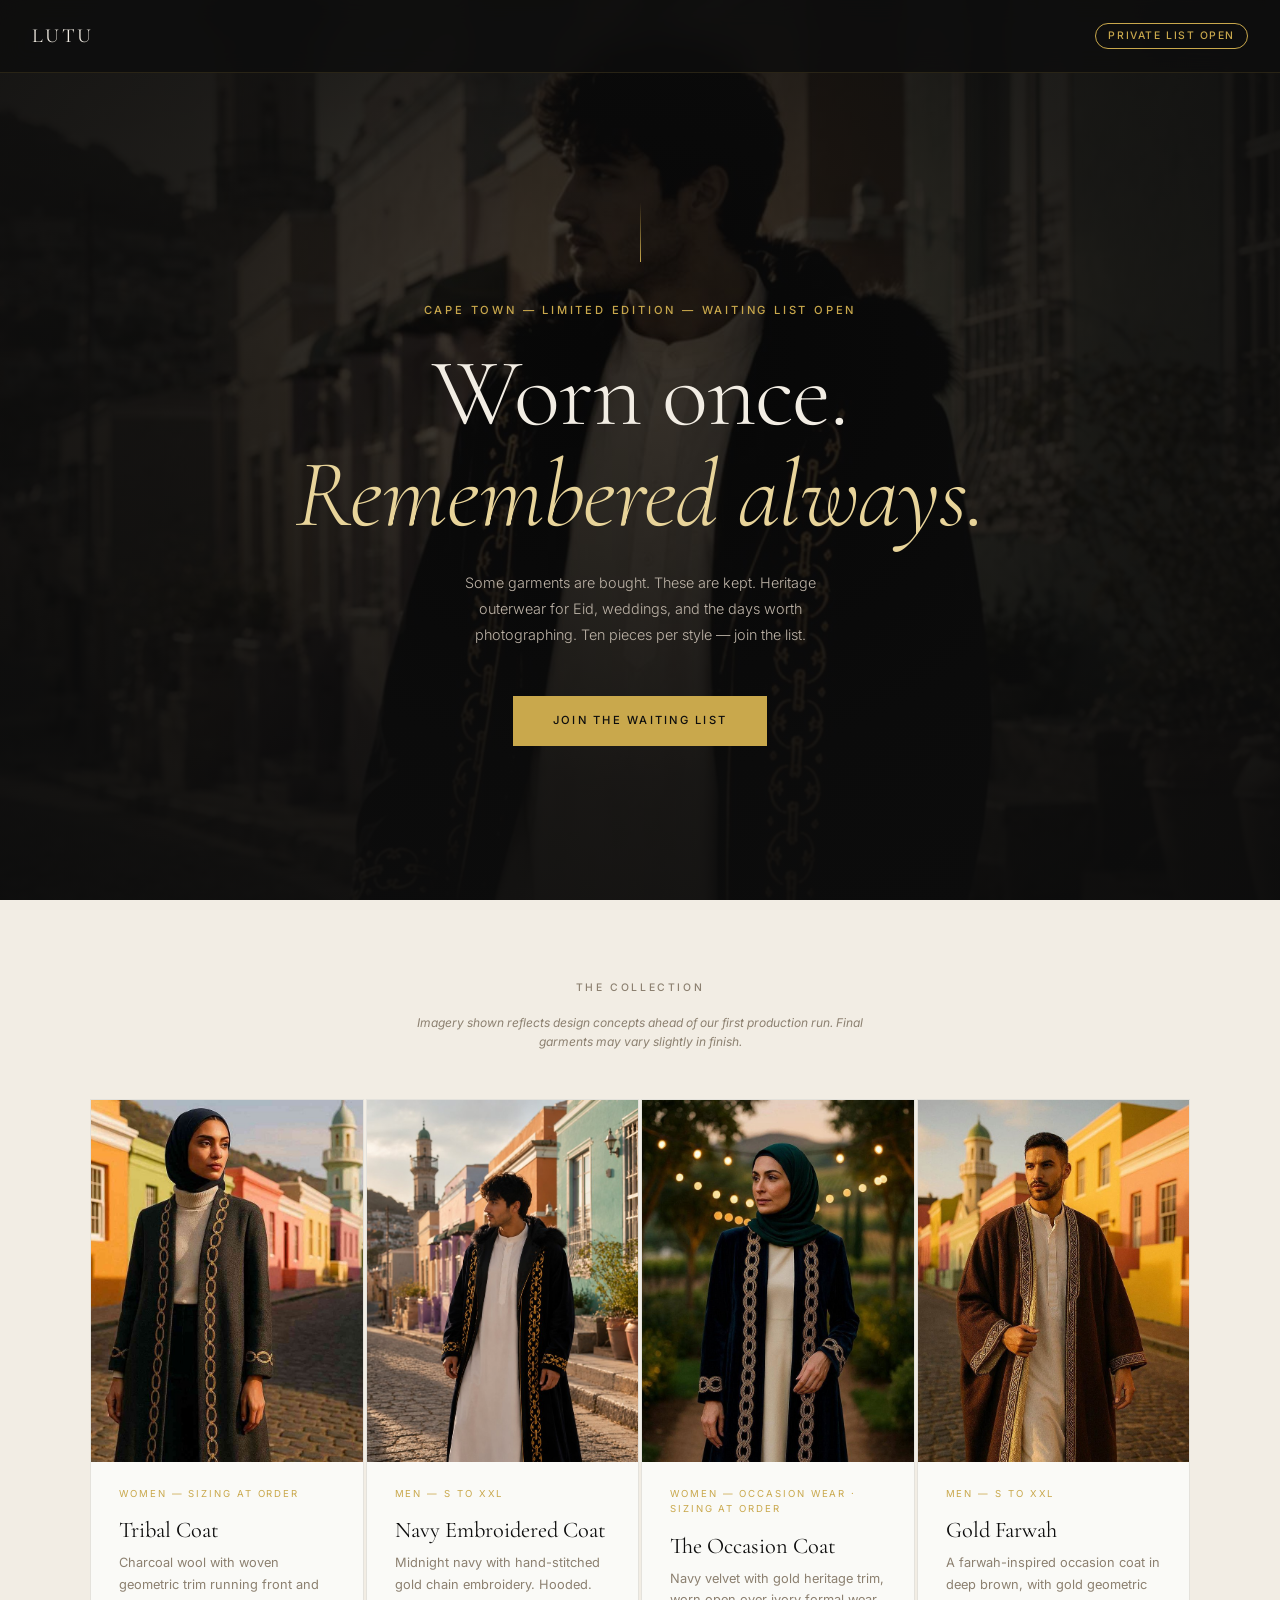
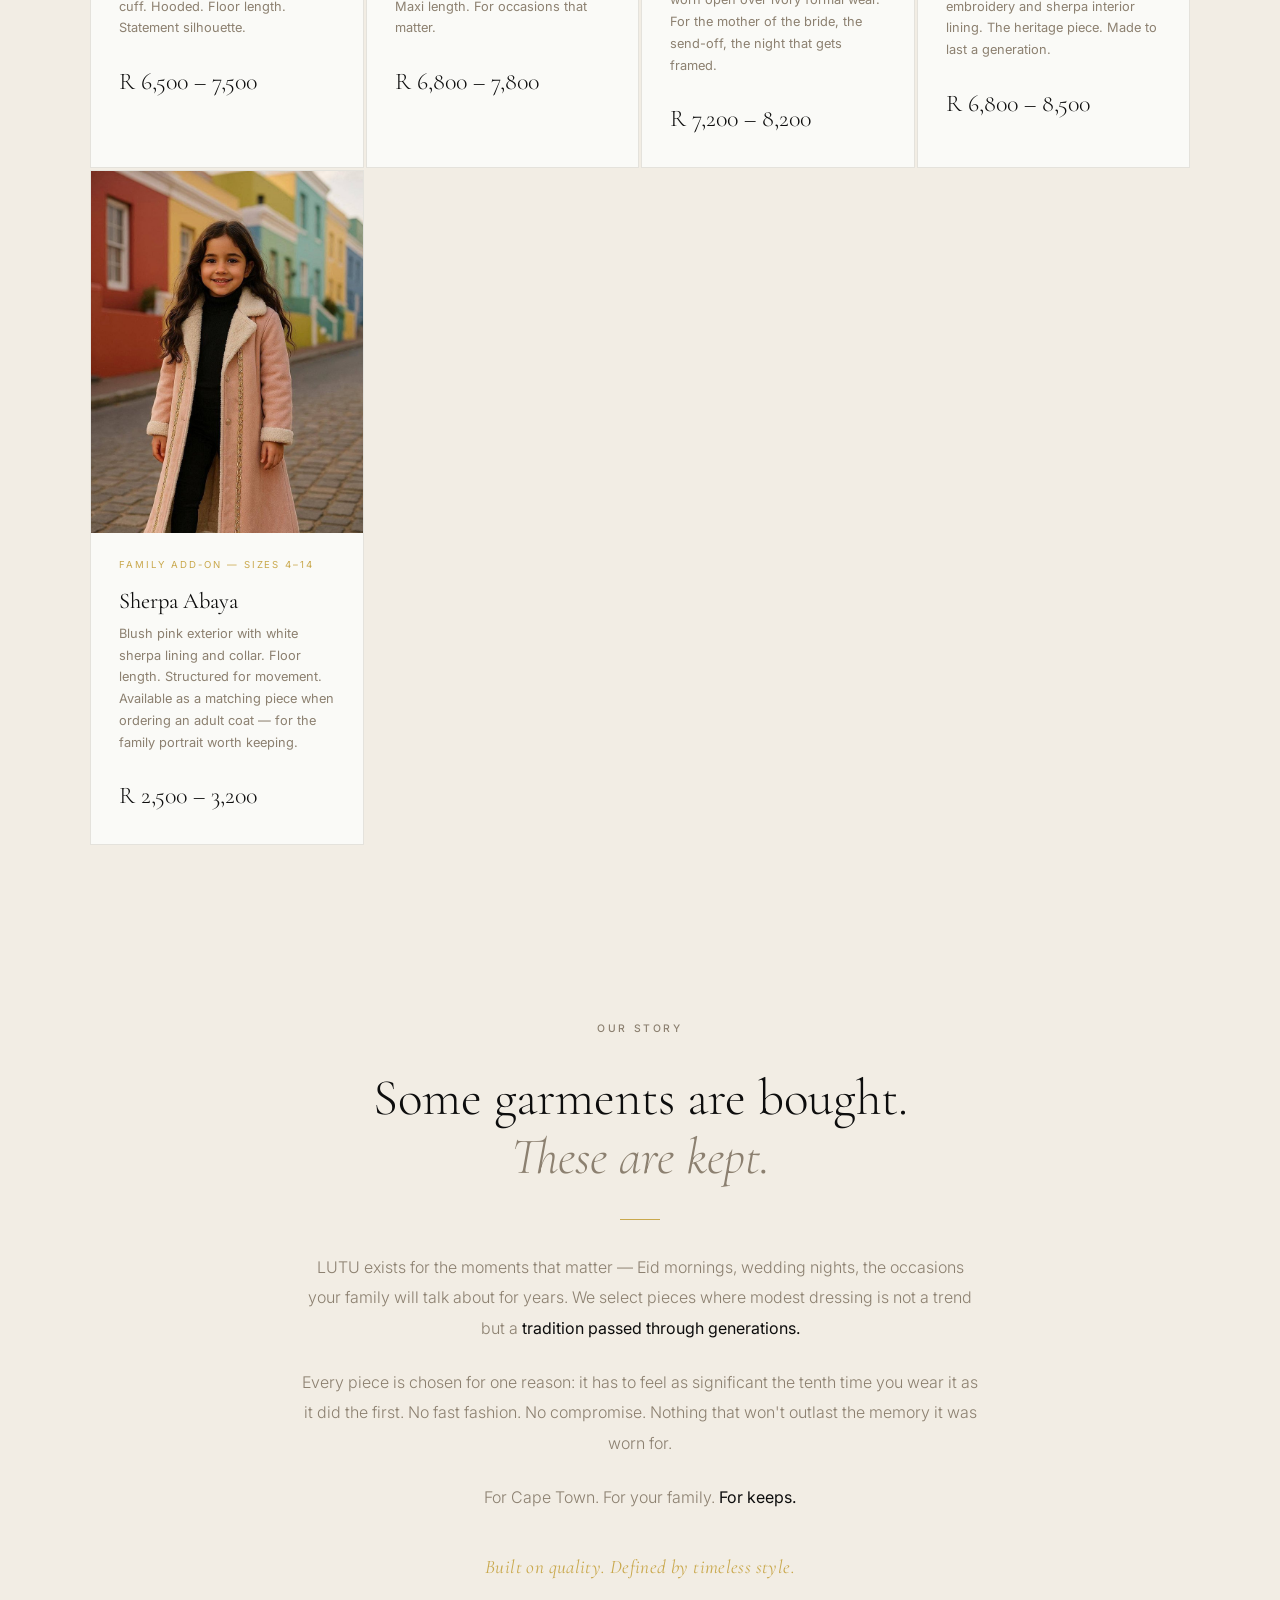
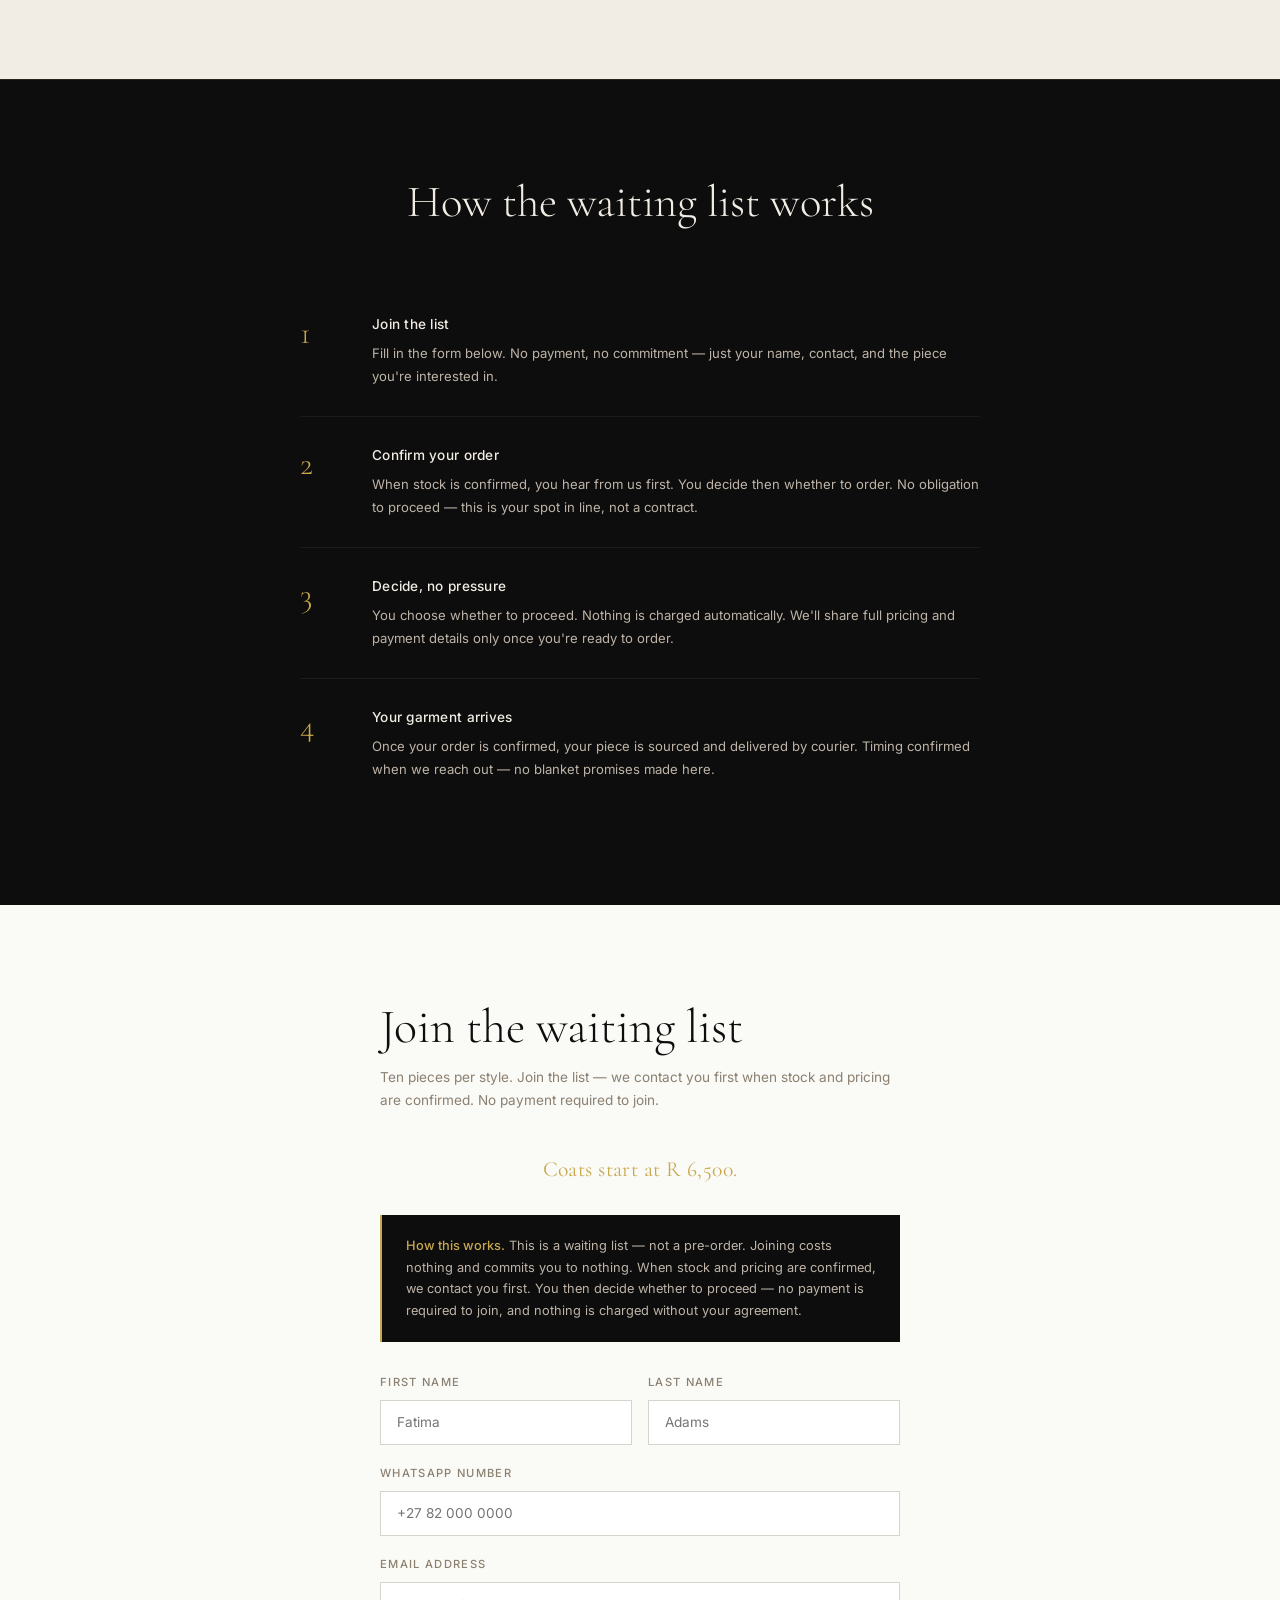
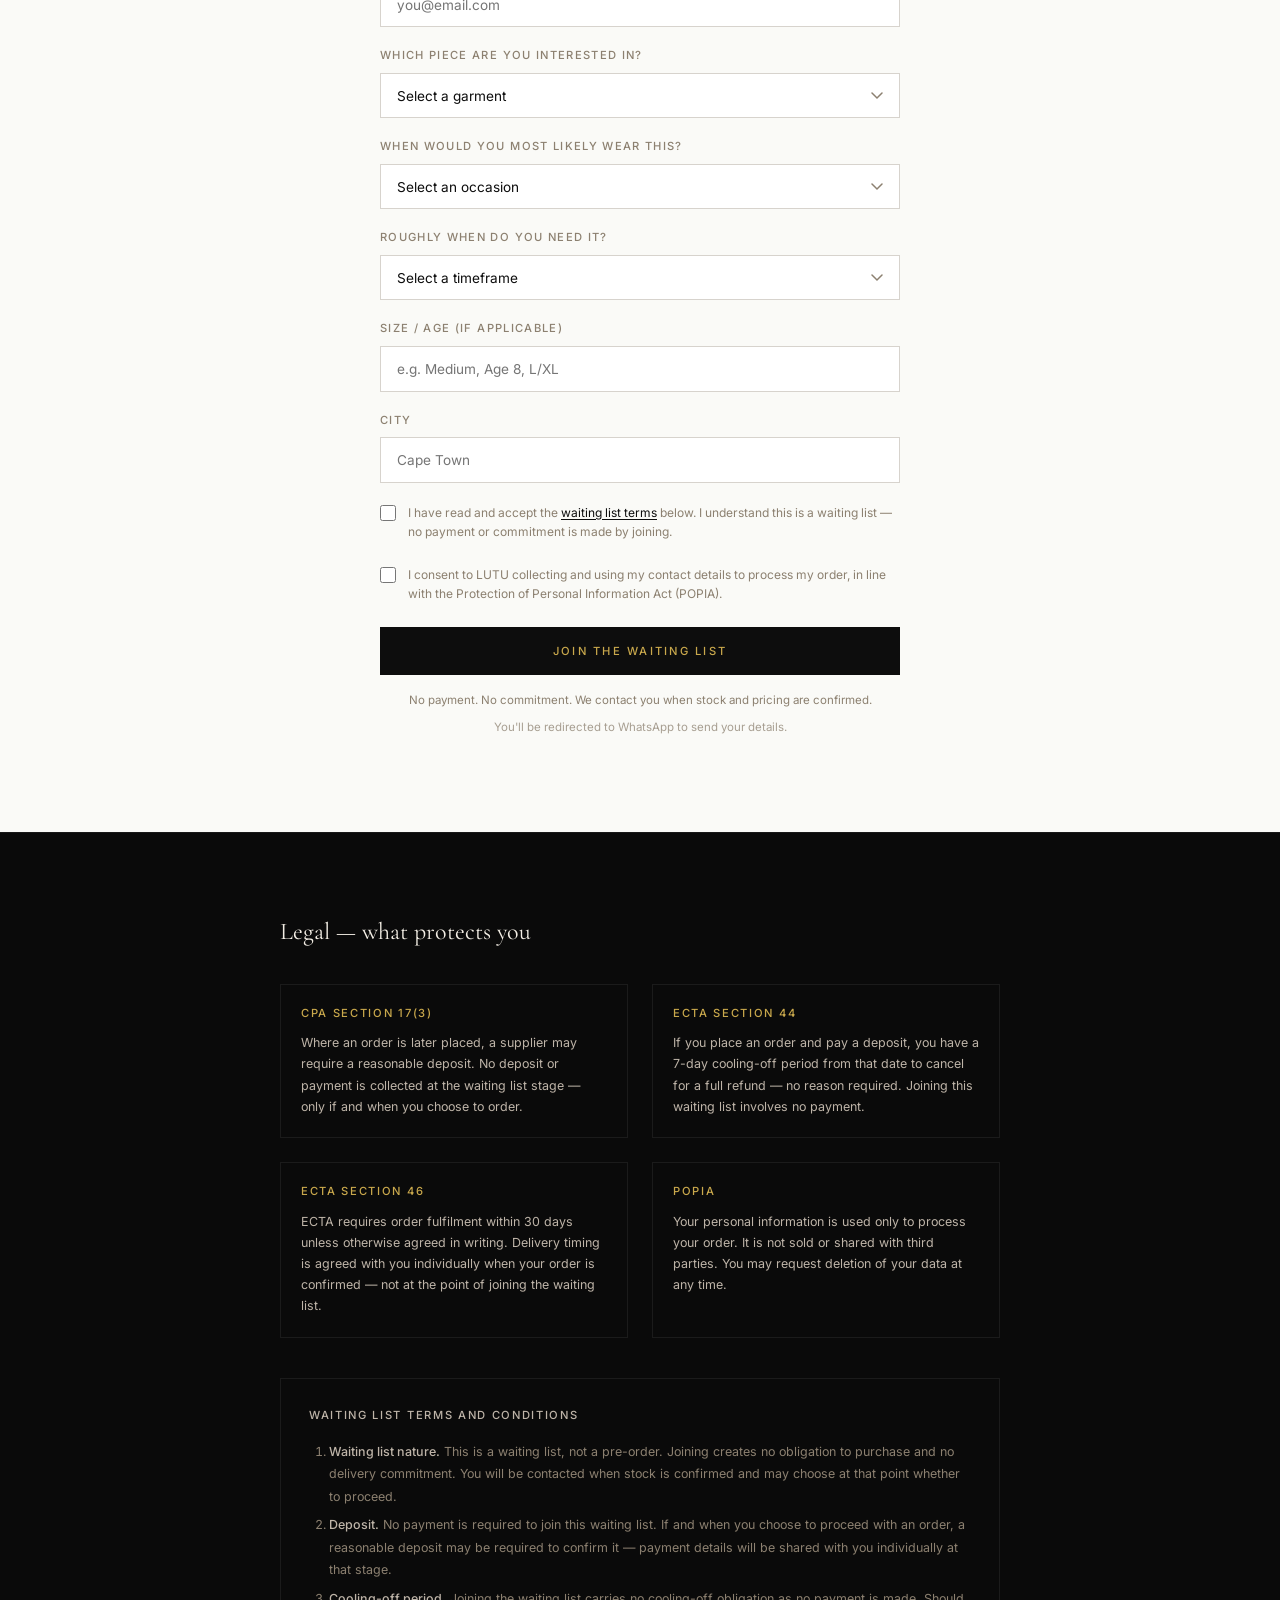
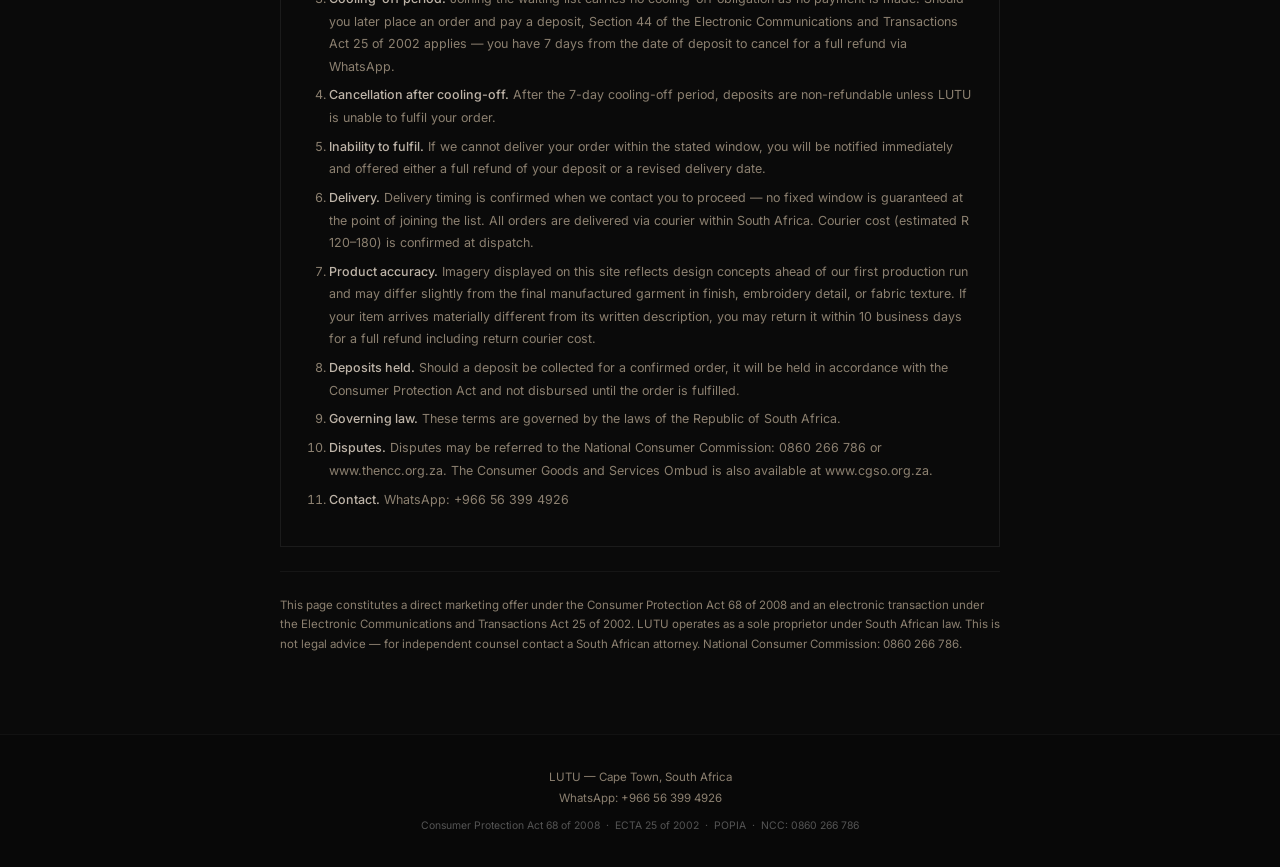
==== index.html @ 635fea9d "Qualify WhatsApp leads before they reach the inbox Restructures the waiting list form so every inbou" ====
<!DOCTYPE html>
<html lang="en">
<head>
<meta charset="UTF-8">
<meta name="viewport" content="width=device-width, initial-scale=1.0">
<title>LUTU — Private Waiting List</title>
<link rel="preconnect" href="https://fonts.googleapis.com">
<link rel="preconnect" href="https://fonts.gstatic.com" crossorigin>
<link href="https://fonts.googleapis.com/css2?family=Cormorant+Garamond:ital,wght@0,300;0,400;0,500;1,300;1,400&family=Inter:wght@300;400;500&display=swap" rel="stylesheet">
<style>
  *, *::before, *::after { box-sizing: border-box; margin: 0; padding: 0; }

  :root {
    --ink: #0D0D0D;
    --ivory: #F2EDE4;
    --gold: #C9A84C;
    --gold-light: #E8D49A;
    --stone: #8C8070;
    --stone-light: #BEB4A8;
    --surface: #FAFAF7;
    --white: #FFFFFF;
  }

  html { scroll-behavior: smooth; }

  body {
    font-family: 'Inter', sans-serif;
    background: var(--ink);
    color: var(--ivory);
    font-size: 16px;
    line-height: 1.6;
    overflow-x: hidden;
  }

  /* NAV */
  nav {
    position: fixed;
    top: 0; left: 0; right: 0;
    z-index: 100;
    padding: 1.25rem 2rem;
    display: flex;
    justify-content: space-between;
    align-items: center;
    background: rgba(13,13,13,0.85);
    backdrop-filter: blur(12px);
    border-bottom: 0.5px solid rgba(201,168,76,0.15);
  }

  .nav-brand {
    font-family: 'Cormorant Garamond', serif;
    font-size: 1.25rem;
    font-weight: 400;
    letter-spacing: 0.12em;
    color: var(--ivory);
    text-transform: uppercase;
    text-decoration: none;
  }

  .nav-badge {
    font-size: 0.65rem;
    font-weight: 500;
    letter-spacing: 0.15em;
    text-transform: uppercase;
    color: var(--gold);
    border: 0.5px solid var(--gold);
    padding: 0.25rem 0.75rem;
    border-radius: 999px;
  }

  /* HERO */
  .hero {
    min-height: 100vh;
    display: flex;
    flex-direction: column;
    justify-content: center;
    align-items: center;
    text-align: center;
    padding: 8rem 2rem 5rem;
    position: relative;
    overflow: hidden;
    background-image: url(hero-bg.jpg);
    background-size: cover;
    background-position: center 20%;
  }

    .hero::before {
    content: '';
    position: absolute;
    inset: 0;
    z-index: 0;
    background: radial-gradient(ellipse at 50% 40%, rgba(13,13,13,0.5) 0%, rgba(13,13,13,0.85) 55%, rgba(13,13,13,0.97) 100%);
  }






  .hero > * { position: relative; z-index: 1; }

  .gold-line {
    width: 1px;
    height: 60px;
    background: linear-gradient(to bottom, transparent, var(--gold));
    margin: 0 auto 2.5rem;
    opacity: 0;
    animation: fadeDown 1.2s ease forwards 0.3s;
  }

  @keyframes fadeDown {
    from { opacity: 0; transform: scaleY(0); transform-origin: top; }
    to { opacity: 1; transform: scaleY(1); }
  }

  .hero-eyebrow {
    font-size: 0.7rem;
    font-weight: 500;
    letter-spacing: 0.25em;
    text-transform: uppercase;
    color: var(--gold);
    margin-bottom: 1.5rem;
    opacity: 0;
    animation: fadeUp 1s ease forwards 0.5s;
  }

  .hero-title {
    font-family: 'Cormorant Garamond', serif;
    font-size: clamp(2.8rem, 8vw, 6rem);
    font-weight: 300;
    line-height: 1.05;
    letter-spacing: -0.01em;
    color: var(--ivory);
    margin-bottom: 1.5rem;
    max-width: 700px;
    opacity: 0;
    animation: fadeUp 1s ease forwards 0.7s;
  }

  .hero-title em {
    font-style: italic;
    color: var(--gold-light);
  }

  .hero-sub {
    font-size: 0.9rem;
    font-weight: 300;
    color: var(--stone-light);
    max-width: 420px;
    line-height: 1.8;
    margin-bottom: 3rem;
    opacity: 0;
    animation: fadeUp 1s ease forwards 0.9s;
  }

  .hero-cta {
    display: inline-block;
    font-size: 0.7rem;
    font-weight: 500;
    letter-spacing: 0.2em;
    text-transform: uppercase;
    color: var(--ink);
    background: var(--gold);
    padding: 1rem 2.5rem;
    text-decoration: none;
    border-radius: 0;
    transition: background 0.2s, transform 0.15s;
    opacity: 0;
    animation: fadeUp 1s ease forwards 1.1s;
  }

  .hero-cta:hover {
    background: var(--gold-light);
    transform: translateY(-1px);
  }

  @keyframes fadeUp {
    from { opacity: 0; transform: translateY(20px); }
    to { opacity: 1; transform: translateY(0); }
  }

  /* COLLECTION STRIP */
  .collection {
    background: var(--ivory);
    color: var(--ink);
    padding: 5rem 2rem;
  }

  .section-label {
    font-size: 0.65rem;
    font-weight: 500;
    letter-spacing: 0.25em;
    text-transform: uppercase;
    color: var(--stone);
    text-align: center;
    margin-bottom: 1rem;
  }

  .image-disclosure {
    font-size: 0.75rem;
    color: var(--stone);
    text-align: center;
    max-width: 480px;
    margin: 0 auto 3rem;
    line-height: 1.6;
    font-style: italic;
  }

  .products {
    display: grid;
    grid-template-columns: repeat(auto-fit, minmax(240px, 1fr));
    gap: 2px;
    max-width: 1100px;
    margin: 0 auto;
  }


  .product-card {
    background: var(--surface);
    border: 0.5px solid rgba(140,128,112,0.2);
    transition: border-color 0.2s;
    display: flex;
    flex-direction: column;
    overflow: hidden;
  }

  .product-img-wrap {
    width: 100%;
    aspect-ratio: 3/4;
    overflow: hidden;
    background: #1a1a1a;
  }

  .product-img {
    width: 100%;
    height: 100%;
    object-fit: cover;
    object-position: top center;
    display: block;
    transition: transform 0.5s ease;
  }

  .product-card:hover .product-img {
    transform: scale(1.04);
  }

  .product-info {
    padding: 1.5rem 1.75rem 1.75rem;
  }

  .product-card:hover { border-color: var(--gold); }

  .product-tag {
    font-size: 0.6rem;
    letter-spacing: 0.2em;
    text-transform: uppercase;
    color: var(--gold);
    margin-bottom: 1rem;
    display: block;
  }

  .product-name {
    font-family: 'Cormorant Garamond', serif;
    font-size: 1.4rem;
    font-weight: 400;
    color: var(--ink);
    margin-bottom: 0.5rem;
    line-height: 1.2;
  }

  .product-desc {
    font-size: 0.8rem;
    color: var(--stone);
    line-height: 1.7;
    margin-bottom: 1.5rem;
  }

  .product-price {
    font-family: 'Cormorant Garamond', serif;
    font-size: 1.5rem;
    font-weight: 300;
    color: var(--ink);
  }

  .product-deposit {
    font-size: 0.7rem;
    color: var(--stone);
    margin-top: 0.25rem;
  }

  /* PROCESS */
  .process {
    background: var(--ink);
    padding: 6rem 2rem;
    border-top: 0.5px solid rgba(201,168,76,0.15);
  }

  .process-inner {
    max-width: 680px;
    margin: 0 auto;
  }

  .process-title {
    font-family: 'Cormorant Garamond', serif;
    font-size: clamp(1.8rem, 4vw, 2.8rem);
    font-weight: 300;
    color: var(--ivory);
    text-align: center;
    margin-bottom: 3.5rem;
    line-height: 1.2;
  }

  .steps {
    display: flex;
    flex-direction: column;
    gap: 0;
  }

  .step {
    display: grid;
    grid-template-columns: 48px 1fr;
    gap: 1.5rem;
    padding: 1.75rem 0;
    border-bottom: 0.5px solid rgba(255,255,255,0.06);
  }

  .step:last-child { border-bottom: none; }

  .step-num {
    font-family: 'Cormorant Garamond', serif;
    font-size: 2rem;
    font-weight: 300;
    color: var(--gold);
    line-height: 1;
    padding-top: 0.2rem;
  }

  .step-content h3 {
    font-size: 0.85rem;
    font-weight: 500;
    color: var(--ivory);
    margin-bottom: 0.4rem;
    letter-spacing: 0.02em;
  }

  .step-content p {
    font-size: 0.82rem;
    color: var(--stone-light);
    line-height: 1.75;
  }

  /* WAITLIST FORM */
  .waitlist {
    background: var(--surface);
    color: var(--ink);
    padding: 6rem 2rem;
  }

  .waitlist-inner {
    max-width: 520px;
    margin: 0 auto;
  }

  .waitlist-title {
    font-family: 'Cormorant Garamond', serif;
    font-size: clamp(2rem, 5vw, 3rem);
    font-weight: 300;
    color: var(--ink);
    margin-bottom: 0.75rem;
    line-height: 1.1;
  }

  .waitlist-sub {
    font-size: 0.85rem;
    color: var(--stone);
    margin-bottom: 2.5rem;
    line-height: 1.7;
  }

  .price-band {
    font-family: 'Cormorant Garamond', serif;
    font-size: 1.35rem;
    letter-spacing: 0.02em;
    color: var(--gold);
    text-align: center;
    margin-bottom: 1.75rem;
  }

  .deposit-notice {
    background: var(--ink);
    color: var(--ivory);
    padding: 1.25rem 1.5rem;
    margin-bottom: 2rem;
    border-left: 2px solid var(--gold);
  }

  .deposit-notice p {
    font-size: 0.8rem;
    line-height: 1.7;
    color: var(--stone-light);
  }

  .deposit-notice strong {
    color: var(--gold);
    font-weight: 500;
  }

  .form-group {
    margin-bottom: 1.25rem;
  }

  .form-group label {
    display: block;
    font-size: 0.7rem;
    font-weight: 500;
    letter-spacing: 0.12em;
    text-transform: uppercase;
    color: var(--stone);
    margin-bottom: 0.5rem;
  }

  .form-group input,
  .form-group select,
  .form-group textarea {
    width: 100%;
    padding: 0.85rem 1rem;
    background: var(--white);
    border: 0.5px solid rgba(140,128,112,0.35);
    color: var(--ink);
    font-family: 'Inter', sans-serif;
    font-size: 0.85rem;
    outline: none;
    border-radius: 0;
    transition: border-color 0.2s;
    -webkit-appearance: none;
    appearance: none;
  }

  .form-group input:focus,
  .form-group select:focus,
  .form-group textarea:focus {
    border-color: var(--gold);
  }

  .form-group select {
    background-image: url("data:image/svg+xml,%3Csvg xmlns='http://www.w3.org/2000/svg' width='12' height='8' viewBox='0 0 12 8'%3E%3Cpath d='M1 1l5 5 5-5' stroke='%238C8070' stroke-width='1.5' fill='none' stroke-linecap='round'/%3E%3C/svg%3E");
    background-repeat: no-repeat;
    background-position: right 1rem center;
    padding-right: 2.5rem;
  }

  .form-row {
    display: grid;
    grid-template-columns: 1fr 1fr;
    gap: 1rem;
  }

  .consent-box {
    display: flex;
    gap: 0.75rem;
    align-items: flex-start;
    margin-bottom: 1.5rem;
  }

  .consent-box input[type="checkbox"] {
    width: 16px;
    height: 16px;
    flex-shrink: 0;
    margin-top: 2px;
    accent-color: var(--gold);
    cursor: pointer;
  }

  .consent-box label {
    font-size: 0.75rem;
    color: var(--stone);
    line-height: 1.6;
    cursor: pointer;
  }

  .consent-box label a {
    color: var(--ink);
    text-decoration: underline;
    text-underline-offset: 2px;
  }

  .submit-btn {
    width: 100%;
    padding: 1rem;
    background: var(--ink);
    color: var(--gold);
    border: 0.5px solid var(--ink);
    font-family: 'Inter', sans-serif;
    font-size: 0.7rem;
    font-weight: 500;
    letter-spacing: 0.2em;
    text-transform: uppercase;
    cursor: pointer;
    transition: background 0.2s, color 0.2s;
    border-radius: 0;
  }

  .submit-btn:hover {
    background: var(--gold);
    color: var(--ink);
    border-color: var(--gold);
  }

  .form-note {
    font-size: 0.72rem;
    color: var(--stone);
    text-align: center;
    margin-top: 1rem;
    line-height: 1.6;
  }

  .success-msg {
    display: none;
    text-align: center;
    padding: 2.5rem;
    border: 0.5px solid rgba(201,168,76,0.3);
    background: rgba(201,168,76,0.05);
  }

  .success-msg .gold-tick {
    font-size: 2rem;
    color: var(--gold);
    margin-bottom: 1rem;
  }

  .success-msg h3 {
    font-family: 'Cormorant Garamond', serif;
    font-size: 1.5rem;
    font-weight: 400;
    margin-bottom: 0.5rem;
  }

  .success-msg p {
    font-size: 0.82rem;
    color: var(--stone);
    line-height: 1.7;
  }

  /* LEGAL */
  .legal-section {
    background: #0A0A0A;
    padding: 5rem 2rem;
    border-top: 0.5px solid rgba(255,255,255,0.06);
  }

  .legal-inner {
    max-width: 720px;
    margin: 0 auto;
  }

  .legal-title {
    font-family: 'Cormorant Garamond', serif;
    font-size: 1.5rem;
    font-weight: 400;
    color: var(--ivory);
    margin-bottom: 2rem;
  }

  .legal-grid {
    display: grid;
    grid-template-columns: 1fr 1fr;
    gap: 1.5rem;
    margin-bottom: 2.5rem;
  }

  .legal-card {
    padding: 1.25rem;
    border: 0.5px solid rgba(255,255,255,0.07);
  }

  .legal-card h4 {
    font-size: 0.7rem;
    font-weight: 500;
    letter-spacing: 0.15em;
    text-transform: uppercase;
    color: var(--gold);
    margin-bottom: 0.6rem;
  }

  .legal-card p {
    font-size: 0.78rem;
    color: var(--stone-light);
    line-height: 1.7;
  }

  .terms-block {
    border: 0.5px solid rgba(255,255,255,0.07);
    padding: 1.75rem;
    margin-bottom: 1.5rem;
  }

  .terms-block h4 {
    font-size: 0.7rem;
    font-weight: 500;
    letter-spacing: 0.15em;
    text-transform: uppercase;
    color: var(--stone-light);
    margin-bottom: 1rem;
  }

  .terms-block ol {
    padding-left: 1.25rem;
  }

  .terms-block ol li {
    font-size: 0.78rem;
    color: var(--stone);
    line-height: 1.8;
    margin-bottom: 0.4rem;
  }

  .terms-block ol li strong {
    color: var(--stone-light);
    font-weight: 500;
  }

  .legal-footer {
    font-size: 0.72rem;
    color: var(--stone);
    line-height: 1.7;
    padding-top: 1.5rem;
    border-top: 0.5px solid rgba(255,255,255,0.05);
  }

  /* FOOTER */
  footer {
    background: #080808;
    padding: 2rem;
    text-align: center;
    border-top: 0.5px solid rgba(255,255,255,0.04);
  }

  footer p {
    font-size: 0.72rem;
    color: var(--stone);
    line-height: 1.8;
  }

  footer a {
    color: var(--stone-light);
    text-decoration: none;
  }

  /* RESPONSIVE */
  @media (max-width: 600px) {
    nav { padding: 1rem 1.25rem; }
    .form-row { grid-template-columns: 1fr; }
    .legal-grid { grid-template-columns: 1fr; }
    .products { grid-template-columns: 1fr; }
    .hero { padding: 7rem 1.5rem 4rem; }
    .collection, .process, .waitlist, .legal-section { padding: 4rem 1.25rem; }
  }

  @media (prefers-reduced-motion: reduce) {
    *, *::before, *::after { animation: none !important; transition: none !important; }
    .gold-line, .hero-eyebrow, .hero-title, .hero-sub, .hero-cta { opacity: 1 !important; transform: none !important; }
  }

  /* STORY SECTION */
  .story {
    background: var(--ivory);
    color: var(--ink);
    padding: 6rem 2rem;
  }

  .story-inner {
    max-width: 680px;
    margin: 0 auto;
    text-align: center;
  }

  .story-eyebrow {
    font-size: 0.65rem;
    font-weight: 500;
    letter-spacing: 0.25em;
    text-transform: uppercase;
    color: var(--stone);
    margin-bottom: 2rem;
    display: block;
  }

  .story-title {
    font-family: 'Cormorant Garamond', serif;
    font-size: clamp(2rem, 5vw, 3.2rem);
    font-weight: 300;
    color: var(--ink);
    line-height: 1.15;
    margin-bottom: 2rem;
  }

  .story-title em {
    font-style: italic;
    color: var(--stone);
  }

  .story-divider {
    width: 40px;
    height: 0.5px;
    background: var(--gold);
    margin: 0 auto 2rem;
  }

  .story-body {
    font-size: 1rem;
    color: var(--stone);
    line-height: 1.9;
    margin-bottom: 1.5rem;
    font-weight: 300;
  }

  .story-body strong {
    color: var(--ink);
    font-weight: 400;
  }

  .story-closing {
    font-family: 'Cormorant Garamond', serif;
    font-size: 1.2rem;
    font-weight: 400;
    font-style: italic;
    color: var(--gold);
    margin-top: 2.5rem;
    letter-spacing: 0.02em;
  }

</style>
</head>
<body>

<!-- NAV -->
<nav>
  <a href="#" class="nav-brand">LUTU</a>
  <span class="nav-badge">Private List Open</span>
</nav>

<!-- HERO -->
<section class="hero">
  <div class="gold-line"></div>
  <p class="hero-eyebrow">Cape Town — Limited Edition — Waiting List Open</p>
  <h1 class="hero-title">Worn once. <em>Remembered always.</em></h1>
  <p class="hero-sub">Some garments are bought. These are kept. Heritage outerwear for Eid, weddings, and the days worth photographing. Ten pieces per style — join the list.</p>
  <a href="#waitlist" class="hero-cta">Join the waiting list</a>
</section>

<!-- COLLECTION -->
<section class="collection" id="collection">
  <p class="section-label">The Collection</p>
  <p class="image-disclosure">Imagery shown reflects design concepts ahead of our first production run. Final garments may vary slightly in finish.</p>
  <div class="products">

    <div class="product-card">
      <div class="product-img-wrap">
        <img src="womens-tribal.jpg" alt="Women Tribal Coat" class="product-img">
      </div>
      <div class="product-info">
        <span class="product-tag">Women — Sizing at order</span>
        <h2 class="product-name">Tribal Coat</h2>
        <p class="product-desc">Charcoal wool with woven geometric trim running front and cuff. Hooded. Floor length. Statement silhouette.</p>
        <p class="product-price">R 6,500 – 7,500</p>
        
      </div>
    </div>

    <div class="product-card">
      <div class="product-img-wrap">
        <img src="mens-navy.jpg" alt="Men Navy Embroidered Coat" class="product-img">
      </div>
      <div class="product-info">
        <span class="product-tag">Men — S to XXL</span>
        <h2 class="product-name">Navy Embroidered Coat</h2>
        <p class="product-desc">Midnight navy with hand-stitched gold chain embroidery. Hooded. Maxi length. For occasions that matter.</p>
        <p class="product-price">R 6,800 – 7,800</p>
        
      </div>
    </div>

    <div class="product-card">
      <div class="product-img-wrap">
        <img src="occasion-coat.jpg" alt="Occasion Coat" class="product-img">
      </div>
      <div class="product-info">
        <span class="product-tag">Women — Occasion Wear · Sizing at order</span>
        <h2 class="product-name">The Occasion Coat</h2>
        <p class="product-desc">Navy velvet with gold heritage trim, worn open over ivory formal wear. For the mother of the bride, the send-off, the night that gets framed.</p>
        <p class="product-price">R 7,200 – 8,200</p>
      </div>
    </div>

    <div class="product-card">
      <div class="product-img-wrap">
        <img src="mens-bisht.jpg" alt="Men Gold Farwah" class="product-img">
      </div>
      <div class="product-info">
        <span class="product-tag">Men — S to XXL</span>
        <h2 class="product-name">Gold Farwah</h2>
        <p class="product-desc">A farwah-inspired occasion coat in deep brown, with gold geometric embroidery and sherpa interior lining. The heritage piece. Made to last a generation.</p>
        <p class="product-price">R 6,800 – 8,500</p>
        
      </div>
    </div>

    <div class="product-card">
      <div class="product-img-wrap">
        <img src="girls-abaya.jpg" alt="Girls Sherpa Abaya" class="product-img">
      </div>
      <div class="product-info">
        <span class="product-tag">Family Add-On — Sizes 4–14</span>
        <h2 class="product-name">Sherpa Abaya</h2>
        <p class="product-desc">Blush pink exterior with white sherpa lining and collar. Floor length. Structured for movement. Available as a matching piece when ordering an adult coat — for the family portrait worth keeping.</p>
        <p class="product-price">R 2,500 – 3,200</p>
        
      </div>
    </div>

  </div>
</section>


<!-- OUR STORY -->
<section class="story" id="story">
  <div class="story-inner">
    <span class="story-eyebrow">Our Story</span>
    <h2 class="story-title">Some garments are bought.<br><em>These are kept.</em></h2>
    <div class="story-divider"></div>
    <p class="story-body">
      LUTU exists for the moments that matter — Eid mornings, wedding nights, the occasions your family will talk about for years. We select pieces where modest dressing is not a trend but a <strong>tradition passed through generations.</strong>
    </p>
    <p class="story-body">
      Every piece is chosen for one reason: it has to feel as significant the tenth time you wear it as it did the first. No fast fashion. No compromise. Nothing that won't outlast the memory it was worn for.
    </p>
    <p class="story-body">
      For Cape Town. For your family. <strong>For keeps.</strong>
    </p>
    <p class="story-closing">Built on quality. Defined by timeless style.</p>
  </div>
</section>

<!-- HOW IT WORKS -->
<section class="process" id="how">
  <div class="process-inner">
    <h2 class="process-title">How the waiting list works</h2>
    <div class="steps">
      <div class="step">
        <span class="step-num">1</span>
        <div class="step-content">
          <h3>Join the list</h3>
          <p>Fill in the form below. No payment, no commitment — just your name, contact, and the piece you're interested in.</p>
        </div>
      </div>
      <div class="step">
        <span class="step-num">2</span>
        <div class="step-content">
          <h3>Confirm your order</h3>
          <p>When stock is confirmed, you hear from us first. You decide then whether to order. No obligation to proceed — this is your spot in line, not a contract.</p>
        </div>
      </div>
      <div class="step">
        <span class="step-num">3</span>
        <div class="step-content">
          <h3>Decide, no pressure</h3>
          <p>You choose whether to proceed. Nothing is charged automatically. We'll share full pricing and payment details only once you're ready to order.</p>
        </div>
      </div>
      <div class="step">
        <span class="step-num">4</span>
        <div class="step-content">
          <h3>Your garment arrives</h3>
          <p>Once your order is confirmed, your piece is sourced and delivered by courier. Timing confirmed when we reach out — no blanket promises made here.</p>
        </div>
      </div>
    </div>
  </div>
</section>

<!-- WAITLIST FORM -->
<section class="waitlist" id="waitlist">
  <div class="waitlist-inner">
    <h2 class="waitlist-title">Join the waiting list</h2>
    <p class="waitlist-sub">Ten pieces per style. Join the list — we contact you first when stock and pricing are confirmed. No payment required to join.</p>

    <p class="price-band">Coats start at R 6,500.</p>

    <div class="deposit-notice">
      <p><strong>How this works.</strong> This is a waiting list — not a pre-order. Joining costs nothing and commits you to nothing. When stock and pricing are confirmed, we contact you first. You then decide whether to proceed — no payment is required to join, and nothing is charged without your agreement.</p>
    </div>

    <form id="waitlistForm">
      <div class="form-row">
        <div class="form-group">
          <label for="fname">First name</label>
          <input type="text" id="fname" name="fname" placeholder="Fatima" required>
        </div>
        <div class="form-group">
          <label for="lname">Last name</label>
          <input type="text" id="lname" name="lname" placeholder="Adams" required>
        </div>
      </div>

      <div class="form-group">
        <label for="whatsapp">WhatsApp number</label>
        <input type="tel" id="whatsapp" name="whatsapp" placeholder="+27 82 000 0000" required>
      </div>

      <div class="form-group">
        <label for="email">Email address</label>
        <input type="email" id="email" name="email" placeholder="you@email.com" required>
      </div>

      <div class="form-group">
        <label for="product">Which piece are you interested in?</label>
        <select id="product" name="product" required>
          <option value="" disabled selected>Select a garment</option>
          <option value="women-tribal">Women's Tribal Coat — R 6,500–7,500</option>
          <option value="men-navy">Men's Navy Embroidered Coat — R 6,800–7,800</option>
          <option value="occasion-coat">The Occasion Coat — R 7,200–8,200</option>
          <option value="men-farwah">Men's Gold Farwah — R 6,800–8,500</option>
          <option value="girls-sherpa">Girls' Sherpa Abaya (Family Add-On) — R 2,500–3,200</option>
        </select>
      </div>

      <div class="form-group">
        <label for="occasion">When would you most likely wear this?</label>
        <select id="occasion" name="occasion" required>
          <option value="" disabled selected>Select an occasion</option>
          <option value="eid">Eid</option>
          <option value="wedding">A wedding</option>
          <option value="winter-everyday">Cold weather, everyday wear</option>
          <option value="gift">As a gift for someone else</option>
          <option value="not-sure">Not sure yet — just love the design</option>
        </select>
      </div>

      <div class="form-group">
        <label for="timing">Roughly when do you need it?</label>
        <select id="timing" name="timing" required>
          <option value="" disabled selected>Select a timeframe</option>
          <option value="within-month">Within the next month</option>
          <option value="1-3-months">In one to three months</option>
          <option value="later-this-year">Later this year</option>
          <option value="no-fixed-date">No fixed date</option>
        </select>
      </div>

      <div class="form-group">
        <label for="size">Size / Age (if applicable)</label>
        <input type="text" id="size" name="size" placeholder="e.g. Medium, Age 8, L/XL">
      </div>

      <div class="form-group">
        <label for="city">City</label>
        <input type="text" id="city" name="city" placeholder="Cape Town" required>
      </div>

      <div class="consent-box">
        <input type="checkbox" id="terms" name="terms" required>
        <label for="terms">I have read and accept the <a href="#terms-section">waiting list terms</a> below. I understand this is a waiting list — no payment or commitment is made by joining.</label>
      </div>

      <div class="consent-box">
        <input type="checkbox" id="popia" name="popia" required>
        <label for="popia">I consent to LUTU collecting and using my contact details to process my order, in line with the Protection of Personal Information Act (POPIA).</label>
      </div>

      <button type="submit" class="submit-btn">Join the waiting list</button>
      <p class="form-note">No payment. No commitment. We contact you when stock and pricing are confirmed.</p>
      <p class="form-note" style="margin-top: 0.5rem; opacity: 0.75;">You'll be redirected to WhatsApp to send your details.</p>
    </form>

    <div class="success-msg" id="successMsg">
      <div class="gold-tick">✦</div>
      <h3>You're on the list.</h3>
      <p>We'll be in touch on WhatsApp when stock and pricing are confirmed. You choose then whether to proceed — no obligation.<br>Thank you for your interest.</p>
    </div>
  </div>
</section>

<!-- LEGAL -->
<section class="legal-section" id="terms-section">
  <div class="legal-inner">
    <h2 class="legal-title">Legal — what protects you</h2>

    <div class="legal-grid">
      <div class="legal-card">
        <h4>CPA Section 17(3)</h4>
        <p>Where an order is later placed, a supplier may require a reasonable deposit. No deposit or payment is collected at the waiting list stage — only if and when you choose to order.</p>
      </div>
      <div class="legal-card">
        <h4>ECTA Section 44</h4>
        <p>If you place an order and pay a deposit, you have a 7-day cooling-off period from that date to cancel for a full refund — no reason required. Joining this waiting list involves no payment.</p>
      </div>
      <div class="legal-card">
        <h4>ECTA Section 46</h4>
        <p>ECTA requires order fulfilment within 30 days unless otherwise agreed in writing. Delivery timing is agreed with you individually when your order is confirmed — not at the point of joining the waiting list.</p>
      </div>
      <div class="legal-card">
        <h4>POPIA</h4>
        <p>Your personal information is used only to process your order. It is not sold or shared with third parties. You may request deletion of your data at any time.</p>
      </div>
    </div>

    <div class="terms-block" id="terms-full">
      <h4>Waiting List Terms and Conditions</h4>
      <ol>
        <li><strong>Waiting list nature.</strong> This is a waiting list, not a pre-order. Joining creates no obligation to purchase and no delivery commitment. You will be contacted when stock is confirmed and may choose at that point whether to proceed.</li>
        <li><strong>Deposit.</strong> No payment is required to join this waiting list. If and when you choose to proceed with an order, a reasonable deposit may be required to confirm it — payment details will be shared with you individually at that stage.</li>
        <li><strong>Cooling-off period.</strong> Joining the waiting list carries no cooling-off obligation as no payment is made. Should you later place an order and pay a deposit, Section 44 of the Electronic Communications and Transactions Act 25 of 2002 applies — you have 7 days from the date of deposit to cancel for a full refund via WhatsApp.</li>
        <li><strong>Cancellation after cooling-off.</strong> After the 7-day cooling-off period, deposits are non-refundable unless LUTU is unable to fulfil your order.</li>
        <li><strong>Inability to fulfil.</strong> If we cannot deliver your order within the stated window, you will be notified immediately and offered either a full refund of your deposit or a revised delivery date.</li>
        <li><strong>Delivery.</strong> Delivery timing is confirmed when we contact you to proceed — no fixed window is guaranteed at the point of joining the list. All orders are delivered via courier within South Africa. Courier cost (estimated R 120–180) is confirmed at dispatch.</li>
        <li><strong>Product accuracy.</strong> Imagery displayed on this site reflects design concepts ahead of our first production run and may differ slightly from the final manufactured garment in finish, embroidery detail, or fabric texture. If your item arrives materially different from its written description, you may return it within 10 business days for a full refund including return courier cost.</li>
        <li><strong>Deposits held.</strong> Should a deposit be collected for a confirmed order, it will be held in accordance with the Consumer Protection Act and not disbursed until the order is fulfilled.</li>
        <li><strong>Governing law.</strong> These terms are governed by the laws of the Republic of South Africa.</li>
        <li><strong>Disputes.</strong> Disputes may be referred to the National Consumer Commission: 0860 266 786 or www.thencc.org.za. The Consumer Goods and Services Ombud is also available at www.cgso.org.za.</li>
        <li><strong>Contact.</strong> WhatsApp: +966 56 399 4926</li>
      </ol>
    </div>

    <p class="legal-footer">This page constitutes a direct marketing offer under the Consumer Protection Act 68 of 2008 and an electronic transaction under the Electronic Communications and Transactions Act 25 of 2002. LUTU operates as a sole proprietor under South African law. This is not legal advice — for independent counsel contact a South African attorney. National Consumer Commission: 0860 266 786.</p>
  </div>
</section>

<!-- FOOTER -->
<footer>
  <p>LUTU — Cape Town, South Africa<br>
  WhatsApp: +966 56 399 4926<br>
  <small style="color:#555; font-size:0.65rem; display:block; margin-top:0.5rem;">Consumer Protection Act 68 of 2008 &nbsp;·&nbsp; ECTA 25 of 2002 &nbsp;·&nbsp; POPIA &nbsp;·&nbsp; NCC: 0860 266 786</small>
  </p>
</footer>

<script>
  // Capture campaign source once per session: UTM params from the URL, else the
  // referring host. Hostname only — never the full referring URL or its query
  // string, so no third-party personal data is carried into the message (POPIA).
  var SOURCE_KEY = 'lutu_source';

  function captureSource() {
    var params = new URLSearchParams(window.location.search);
    var parts = [];
    ['utm_source', 'utm_medium', 'utm_campaign', 'utm_content'].forEach(function(key) {
      var value = params.get(key);
      if (value) parts.push(key.replace('utm_', '') + '=' + value.slice(0, 60));
    });

    // A freshly tagged link always wins over whatever this session started with.
    if (parts.length) {
      var tagged = parts.join(' · ');
      try { sessionStorage.setItem(SOURCE_KEY, tagged); } catch (e) {}
      return tagged;
    }

    try {
      var stored = sessionStorage.getItem(SOURCE_KEY);
      if (stored) return stored;
    } catch (e) { /* private browsing — fall through */ }

    if (document.referrer) {
      try {
        var host = new URL(document.referrer).hostname;
        if (host && host !== window.location.hostname) parts.push('referrer=' + host);
      } catch (e) { /* malformed referrer — ignore */ }
    }

    var source = parts.join(' · ') || 'direct';
    try { sessionStorage.setItem(SOURCE_KEY, source); } catch (e) {}
    return source;
  }

  var leadSource = captureSource();

  function selectedText(id) {
    var el = document.getElementById(id);
    return el.options[el.selectedIndex].text;
  }

  document.getElementById('waitlistForm').addEventListener('submit', function(e) {
    e.preventDefault();

    var msg = encodeURIComponent(
      "New waiting list entry:\n\n" +
      "Name: " + document.getElementById('fname').value.trim() + " " + document.getElementById('lname').value.trim() + "\n" +
      "WhatsApp: " + document.getElementById('whatsapp').value.trim() + "\n" +
      "Email: " + document.getElementById('email').value.trim() + "\n" +
      "Product: " + selectedText('product') + "\n" +
      "Occasion: " + selectedText('occasion') + "\n" +
      "Timing: " + selectedText('timing') + "\n" +
      "City: " + document.getElementById('city').value.trim() + "\n" +
      "Size: " + (document.getElementById('size').value.trim() || 'Not specified') + "\n" +
      "Source: " + leadSource
    );

    // Hide form, show success
    document.getElementById('waitlistForm').style.display = 'none';
    document.getElementById('successMsg').style.display = 'block';

    // Open WhatsApp to seller after short delay
    setTimeout(function() {
      window.open("https://wa.me/966563994926?text=" + msg, '_blank');
    }, 800);
  });
</script>

</body>
</html>
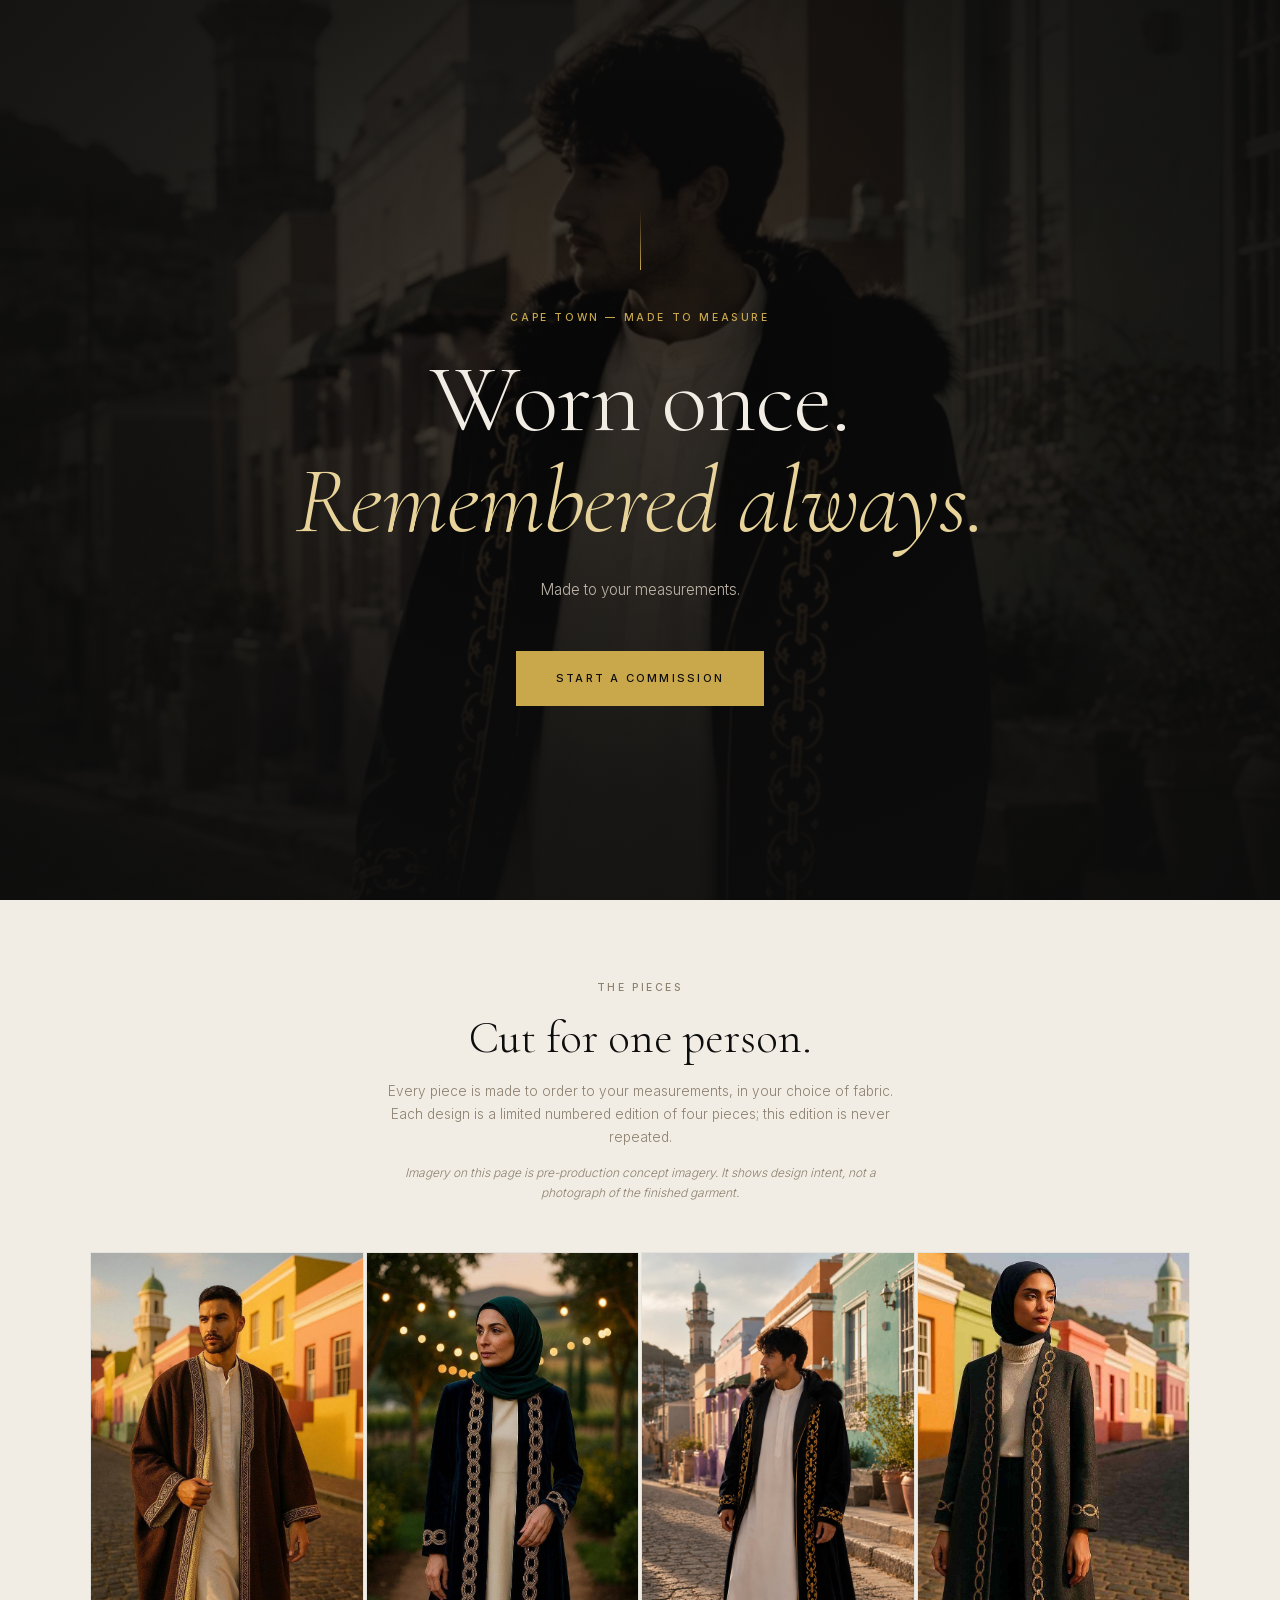
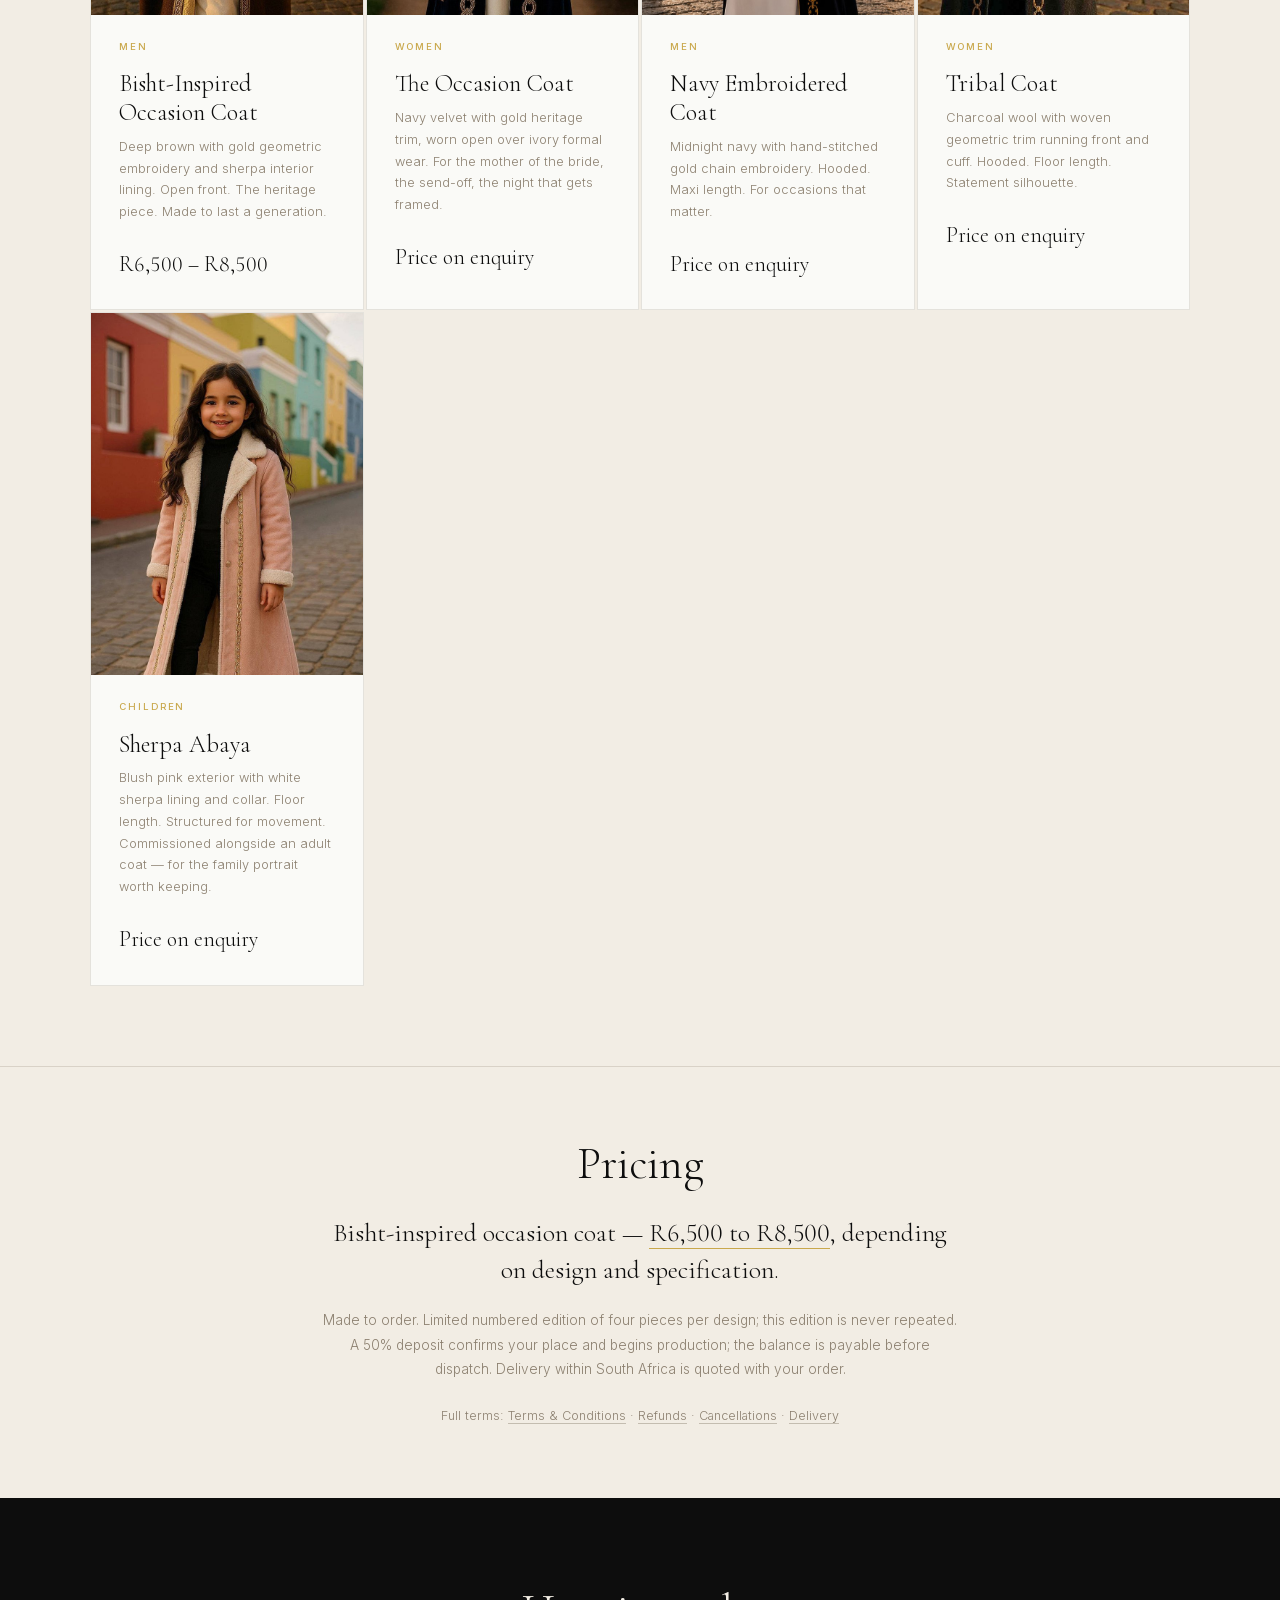
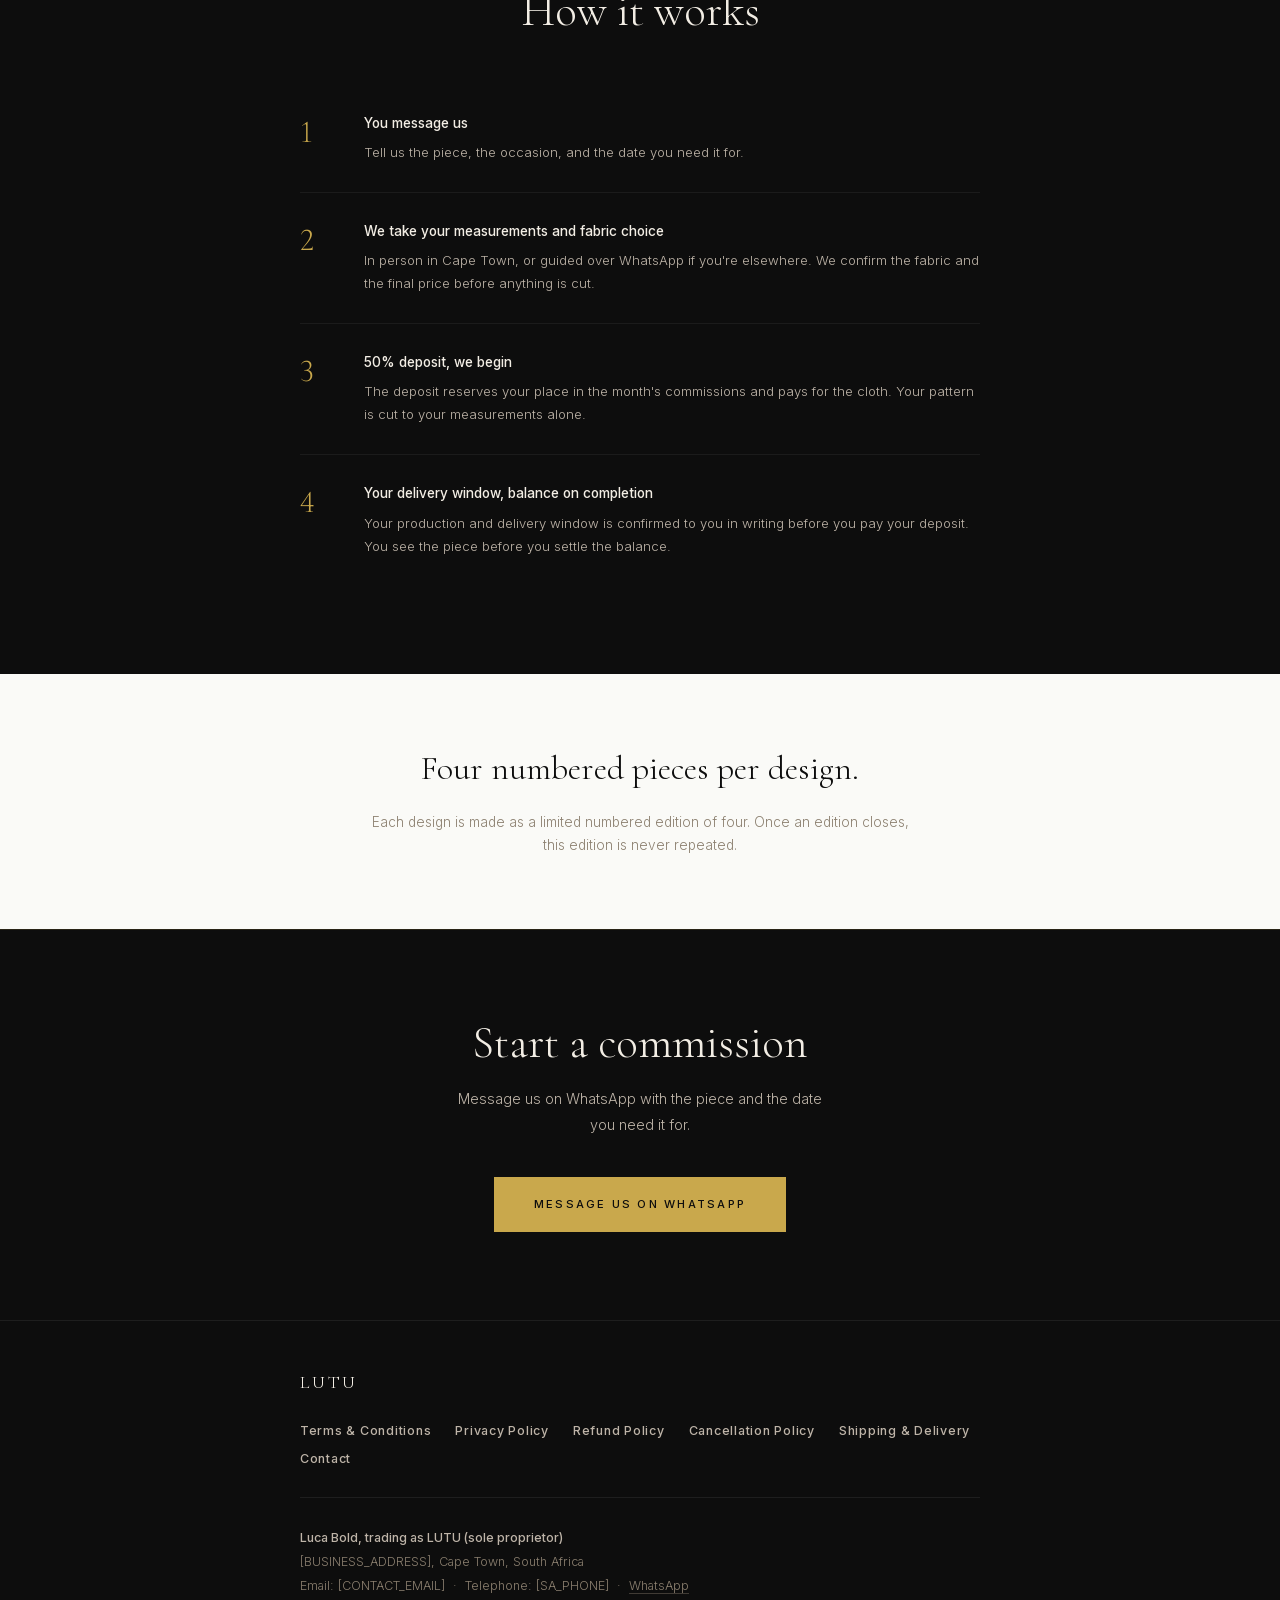
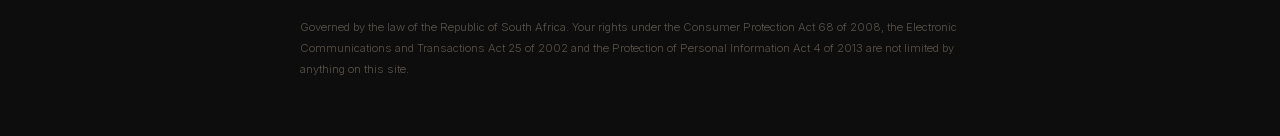
==== commit e52c3d7c: "Archive the made-to-measure site and Payfast policy pages Never deployed. Preserved here because the" ====
--- a/index.html
+++ b/index.html
@@ -3,11 +3,32 @@
 <head>
 <meta charset="UTF-8">
 <meta name="viewport" content="width=device-width, initial-scale=1.0">
-<title>LUTU — Private Waiting List</title>
-<link rel="preconnect" href="https://fonts.googleapis.com">
-<link rel="preconnect" href="https://fonts.gstatic.com" crossorigin>
-<link href="https://fonts.googleapis.com/css2?family=Cormorant+Garamond:ital,wght@0,300;0,400;0,500;1,300;1,400&family=Inter:wght@300;400;500&display=swap" rel="stylesheet">
+<meta name="robots" content="index,follow">
+<title>LUTU — Bisht-Inspired Occasion Coats</title>
+<meta name="description" content="Bisht-inspired occasion coats, made to order to your measurements. R6,500 to R8,500. Limited numbered editions of four pieces.">
+<link rel="preload" href="fonts/CormorantGaramond-300.woff2" as="font" type="font/woff2" crossorigin>
 <style>
+  @font-face {
+    font-family: 'Cormorant Garamond';
+    font-style: normal; font-weight: 300; font-display: swap;
+    src: url(fonts/CormorantGaramond-300.woff2) format('woff2');
+  }
+  @font-face {
+    font-family: 'Cormorant Garamond';
+    font-style: italic; font-weight: 300; font-display: swap;
+    src: url(fonts/CormorantGaramond-300i.woff2) format('woff2');
+  }
+  @font-face {
+    font-family: 'Inter';
+    font-style: normal; font-weight: 300; font-display: swap;
+    src: url(fonts/Inter-300.woff2) format('woff2');
+  }
+  @font-face {
+    font-family: 'Inter';
+    font-style: normal; font-weight: 500; font-display: swap;
+    src: url(fonts/Inter-500.woff2) format('woff2');
+  }
+
   *, *::before, *::after { box-sizing: border-box; margin: 0; padding: 0; }
 
   :root {
@@ -18,113 +39,68 @@
     --stone: #8C8070;
     --stone-light: #BEB4A8;
     --surface: #FAFAF7;
-    --white: #FFFFFF;
-  }
-
-  html { scroll-behavior: smooth; }
+    --serif: 'Cormorant Garamond', Georgia, 'Times New Roman', serif;
+    --sans: 'Inter', -apple-system, BlinkMacSystemFont, 'Segoe UI', Helvetica, Arial, sans-serif;
+  }
 
   body {
-    font-family: 'Inter', sans-serif;
+    font-family: var(--sans);
     background: var(--ink);
     color: var(--ivory);
     font-size: 16px;
+    font-weight: 300;
     line-height: 1.6;
+    -webkit-font-smoothing: antialiased;
     overflow-x: hidden;
   }
 
-  /* NAV */
-  nav {
-    position: fixed;
-    top: 0; left: 0; right: 0;
-    z-index: 100;
-    padding: 1.25rem 2rem;
-    display: flex;
-    justify-content: space-between;
-    align-items: center;
-    background: rgba(13,13,13,0.85);
-    backdrop-filter: blur(12px);
-    border-bottom: 0.5px solid rgba(201,168,76,0.15);
-  }
-
-  .nav-brand {
-    font-family: 'Cormorant Garamond', serif;
-    font-size: 1.25rem;
-    font-weight: 400;
-    letter-spacing: 0.12em;
-    color: var(--ivory);
-    text-transform: uppercase;
-    text-decoration: none;
-  }
-
-  .nav-badge {
+  .eyebrow {
     font-size: 0.65rem;
     font-weight: 500;
-    letter-spacing: 0.15em;
+    letter-spacing: 0.25em;
     text-transform: uppercase;
     color: var(--gold);
-    border: 0.5px solid var(--gold);
-    padding: 0.25rem 0.75rem;
-    border-radius: 999px;
   }
 
   /* HERO */
   .hero {
-    min-height: 100vh;
+    min-height: 100svh;
     display: flex;
     flex-direction: column;
     justify-content: center;
     align-items: center;
     text-align: center;
-    padding: 8rem 2rem 5rem;
+    padding: 5rem 1.5rem 4rem;
     position: relative;
-    overflow: hidden;
     background-image: url(hero-bg.jpg);
     background-size: cover;
     background-position: center 20%;
   }
 
-    .hero::before {
+  .hero::before {
     content: '';
     position: absolute;
     inset: 0;
-    z-index: 0;
     background: radial-gradient(ellipse at 50% 40%, rgba(13,13,13,0.5) 0%, rgba(13,13,13,0.85) 55%, rgba(13,13,13,0.97) 100%);
   }
 
-
-
-
-
-
   .hero > * { position: relative; z-index: 1; }
 
   .gold-line {
-    width: 1px;
-    height: 60px;
+    width: 1px; height: 60px;
     background: linear-gradient(to bottom, transparent, var(--gold));
     margin: 0 auto 2.5rem;
-    opacity: 0;
-    animation: fadeDown 1.2s ease forwards 0.3s;
-  }
-
-  @keyframes fadeDown {
-    from { opacity: 0; transform: scaleY(0); transform-origin: top; }
-    to { opacity: 1; transform: scaleY(1); }
-  }
-
-  .hero-eyebrow {
-    font-size: 0.7rem;
-    font-weight: 500;
-    letter-spacing: 0.25em;
-    text-transform: uppercase;
-    color: var(--gold);
+    animation: fadeDown 1.2s ease both 0.2s;
+  }
+
+  .hero .eyebrow {
+    display: block;
     margin-bottom: 1.5rem;
-    opacity: 0;
-    animation: fadeUp 1s ease forwards 0.5s;
+    animation: fadeUp 1s ease both 0.4s;
   }
 
   .hero-title {
-    font-family: 'Cormorant Garamond', serif;
+    font-family: var(--serif);
     font-size: clamp(2.8rem, 8vw, 6rem);
     font-weight: 300;
     line-height: 1.05;
@@ -132,27 +108,21 @@
     color: var(--ivory);
     margin-bottom: 1.5rem;
     max-width: 700px;
-    opacity: 0;
-    animation: fadeUp 1s ease forwards 0.7s;
-  }
-
-  .hero-title em {
-    font-style: italic;
-    color: var(--gold-light);
-  }
+    animation: fadeUp 1s ease both 0.6s;
+  }
+
+  .hero-title em { font-style: italic; color: var(--gold-light); }
 
   .hero-sub {
-    font-size: 0.9rem;
-    font-weight: 300;
+    font-size: 0.95rem;
     color: var(--stone-light);
-    max-width: 420px;
+    max-width: 400px;
     line-height: 1.8;
     margin-bottom: 3rem;
-    opacity: 0;
-    animation: fadeUp 1s ease forwards 0.9s;
-  }
-
-  .hero-cta {
+    animation: fadeUp 1s ease both 0.8s;
+  }
+
+  .btn {
     display: inline-block;
     font-size: 0.7rem;
     font-weight: 500;
@@ -160,97 +130,78 @@
     text-transform: uppercase;
     color: var(--ink);
     background: var(--gold);
-    padding: 1rem 2.5rem;
+    padding: 1.15rem 2.5rem;
     text-decoration: none;
-    border-radius: 0;
     transition: background 0.2s, transform 0.15s;
-    opacity: 0;
-    animation: fadeUp 1s ease forwards 1.1s;
-  }
-
-  .hero-cta:hover {
-    background: var(--gold-light);
-    transform: translateY(-1px);
-  }
-
-  @keyframes fadeUp {
-    from { opacity: 0; transform: translateY(20px); }
-    to { opacity: 1; transform: translateY(0); }
-  }
-
-  /* COLLECTION STRIP */
-  .collection {
+  }
+
+  .btn:hover, .btn:focus-visible { background: var(--gold-light); transform: translateY(-1px); }
+
+  .hero .btn { animation: fadeUp 1s ease both 1s; }
+
+  @keyframes fadeUp { from { opacity: 0; transform: translateY(20px); } to { opacity: 1; transform: none; } }
+  @keyframes fadeDown { from { opacity: 0; transform: scaleY(0); transform-origin: top; } to { opacity: 1; transform: none; } }
+
+  @media (prefers-reduced-motion: reduce) {
+    *, *::before, *::after { animation: none !important; transition: none !important; }
+  }
+
+  /* PIECES */
+  .pieces {
     background: var(--ivory);
     color: var(--ink);
-    padding: 5rem 2rem;
-  }
-
-  .section-label {
-    font-size: 0.65rem;
-    font-weight: 500;
-    letter-spacing: 0.25em;
-    text-transform: uppercase;
-    color: var(--stone);
-    text-align: center;
+    padding: 5rem 1.5rem;
+  }
+
+  .section-head { text-align: center; max-width: 520px; margin: 0 auto 3rem; }
+  .section-head .eyebrow { color: var(--stone); display: block; margin-bottom: 1rem; }
+
+  .section-title {
+    font-family: var(--serif);
+    font-size: clamp(1.9rem, 5vw, 2.8rem);
+    font-weight: 300;
+    line-height: 1.15;
     margin-bottom: 1rem;
   }
 
-  .image-disclosure {
-    font-size: 0.75rem;
-    color: var(--stone);
-    text-align: center;
-    max-width: 480px;
-    margin: 0 auto 3rem;
-    line-height: 1.6;
-    font-style: italic;
-  }
+  .section-note { font-size: 0.85rem; color: var(--stone); line-height: 1.7; }
 
   .products {
     display: grid;
-    grid-template-columns: repeat(auto-fit, minmax(240px, 1fr));
+    grid-template-columns: repeat(auto-fit, minmax(260px, 1fr));
     gap: 2px;
     max-width: 1100px;
     margin: 0 auto;
   }
 
-
   .product-card {
     background: var(--surface);
     border: 0.5px solid rgba(140,128,112,0.2);
-    transition: border-color 0.2s;
     display: flex;
     flex-direction: column;
     overflow: hidden;
-  }
-
-  .product-img-wrap {
-    width: 100%;
-    aspect-ratio: 3/4;
-    overflow: hidden;
-    background: #1a1a1a;
-  }
+    transition: border-color 0.2s;
+  }
+
+  .product-card:hover { border-color: var(--gold); }
+
+  .product-img-wrap { width: 100%; aspect-ratio: 3/4; overflow: hidden; background: #1a1a1a; }
 
   .product-img {
-    width: 100%;
-    height: 100%;
+    width: 100%; height: 100%;
     object-fit: cover;
     object-position: top center;
     display: block;
     transition: transform 0.5s ease;
   }
 
-  .product-card:hover .product-img {
-    transform: scale(1.04);
-  }
-
-  .product-info {
-    padding: 1.5rem 1.75rem 1.75rem;
-  }
-
-  .product-card:hover { border-color: var(--gold); }
+  .product-card:hover .product-img { transform: scale(1.04); }
+
+  .product-info { padding: 1.5rem 1.75rem 1.75rem; }
 
   .product-tag {
     font-size: 0.6rem;
+    font-weight: 500;
     letter-spacing: 0.2em;
     text-transform: uppercase;
     color: var(--gold);
@@ -259,66 +210,35 @@
   }
 
   .product-name {
-    font-family: 'Cormorant Garamond', serif;
-    font-size: 1.4rem;
-    font-weight: 400;
+    font-family: var(--serif);
+    font-size: 1.5rem;
+    font-weight: 300;
     color: var(--ink);
     margin-bottom: 0.5rem;
     line-height: 1.2;
   }
 
-  .product-desc {
-    font-size: 0.8rem;
-    color: var(--stone);
-    line-height: 1.7;
-    margin-bottom: 1.5rem;
-  }
+  .product-desc { font-size: 0.8rem; color: var(--stone); line-height: 1.7; margin-bottom: 1.5rem; }
 
   .product-price {
-    font-family: 'Cormorant Garamond', serif;
-    font-size: 1.5rem;
-    font-weight: 300;
+    font-family: var(--serif);
+    font-size: 1.35rem;
+    font-weight: 300;
+    font-variant-numeric: lining-nums tabular-nums;
+    font-feature-settings: 'lnum' 1, 'tnum' 1;
     color: var(--ink);
   }
 
-  .product-deposit {
-    font-size: 0.7rem;
-    color: var(--stone);
-    margin-top: 0.25rem;
-  }
-
   /* PROCESS */
-  .process {
-    background: var(--ink);
-    padding: 6rem 2rem;
-    border-top: 0.5px solid rgba(201,168,76,0.15);
-  }
-
-  .process-inner {
-    max-width: 680px;
-    margin: 0 auto;
-  }
-
-  .process-title {
-    font-family: 'Cormorant Garamond', serif;
-    font-size: clamp(1.8rem, 4vw, 2.8rem);
-    font-weight: 300;
-    color: var(--ivory);
-    text-align: center;
-    margin-bottom: 3.5rem;
-    line-height: 1.2;
-  }
-
-  .steps {
-    display: flex;
-    flex-direction: column;
-    gap: 0;
-  }
+  .process { background: var(--ink); padding: 5.5rem 1.5rem; }
+  .process-inner { max-width: 680px; margin: 0 auto; }
+
+  .process .section-title { color: var(--ivory); text-align: center; margin-bottom: 3rem; }
 
   .step {
     display: grid;
-    grid-template-columns: 48px 1fr;
-    gap: 1.5rem;
+    grid-template-columns: 44px 1fr;
+    gap: 1.25rem;
     padding: 1.75rem 0;
     border-bottom: 0.5px solid rgba(255,255,255,0.06);
   }
@@ -326,782 +246,316 @@
   .step:last-child { border-bottom: none; }
 
   .step-num {
-    font-family: 'Cormorant Garamond', serif;
+    font-family: var(--serif);
     font-size: 2rem;
     font-weight: 300;
+    font-variant-numeric: lining-nums;
+    font-feature-settings: 'lnum' 1;
     color: var(--gold);
     line-height: 1;
-    padding-top: 0.2rem;
-  }
-
-  .step-content h3 {
-    font-size: 0.85rem;
-    font-weight: 500;
-    color: var(--ivory);
-    margin-bottom: 0.4rem;
-    letter-spacing: 0.02em;
-  }
-
-  .step-content p {
-    font-size: 0.82rem;
-    color: var(--stone-light);
-    line-height: 1.75;
-  }
-
-  /* WAITLIST FORM */
-  .waitlist {
+    padding-top: 0.15rem;
+  }
+
+  .step-content h3 { font-size: 0.85rem; font-weight: 500; color: var(--ivory); margin-bottom: 0.4rem; }
+  .step-content p { font-size: 0.82rem; color: var(--stone-light); line-height: 1.75; }
+
+  /* CAPACITY */
+  .capacity {
     background: var(--surface);
     color: var(--ink);
-    padding: 6rem 2rem;
-  }
-
-  .waitlist-inner {
-    max-width: 520px;
+    padding: 4.5rem 1.5rem;
+    text-align: center;
+  }
+
+  .capacity p {
+    font-family: var(--serif);
+    font-variant-numeric: lining-nums;
+    font-feature-settings: 'lnum' 1;
+    font-size: clamp(1.5rem, 4vw, 2.1rem);
+    font-weight: 300;
+    line-height: 1.35;
+    max-width: 540px;
     margin: 0 auto;
   }
 
-  .waitlist-title {
-    font-family: 'Cormorant Garamond', serif;
-    font-size: clamp(2rem, 5vw, 3rem);
-    font-weight: 300;
-    color: var(--ink);
-    margin-bottom: 0.75rem;
-    line-height: 1.1;
-  }
-
-  .waitlist-sub {
-    font-size: 0.85rem;
-    color: var(--stone);
-    margin-bottom: 2.5rem;
-    line-height: 1.7;
-  }
-
-  .price-band {
-    font-family: 'Cormorant Garamond', serif;
-    font-size: 1.35rem;
-    letter-spacing: 0.02em;
-    color: var(--gold);
+  .capacity .sub { font-family: var(--sans); font-size: 0.85rem; color: var(--stone); margin-top: 1.25rem; line-height: 1.7; }
+
+  /* CTA */
+  .cta {
+    background: var(--ink);
+    padding: 5.5rem 1.5rem;
     text-align: center;
-    margin-bottom: 1.75rem;
-  }
-
-  .deposit-notice {
+    border-top: 0.5px solid rgba(201,168,76,0.15);
+  }
+
+  .cta .section-title { color: var(--ivory); margin-bottom: 1rem; }
+  .cta .lead { font-size: 0.9rem; color: var(--stone-light); max-width: 380px; margin: 0 auto 2.5rem; line-height: 1.8; }
+
+  /* FOOTER */
+  footer {
     background: var(--ink);
+    padding: 3rem 1.5rem 3.5rem;
+    text-align: left;
+    border-top: 0.5px solid rgba(255,255,255,0.07);
+  }
+
+  .footer-brand {
+    font-family: var(--serif);
+    font-size: 1.1rem;
+    letter-spacing: 0.14em;
+    text-transform: uppercase;
     color: var(--ivory);
-    padding: 1.25rem 1.5rem;
-    margin-bottom: 2rem;
-    border-left: 2px solid var(--gold);
-  }
-
-  .deposit-notice p {
-    font-size: 0.8rem;
-    line-height: 1.7;
-    color: var(--stone-light);
-  }
-
-  .deposit-notice strong {
-    color: var(--gold);
-    font-weight: 500;
-  }
-
-  .form-group {
     margin-bottom: 1.25rem;
   }
 
-  .form-group label {
-    display: block;
-    font-size: 0.7rem;
-    font-weight: 500;
-    letter-spacing: 0.12em;
-    text-transform: uppercase;
-    color: var(--stone);
-    margin-bottom: 0.5rem;
-  }
-
-  .form-group input,
-  .form-group select,
-  .form-group textarea {
-    width: 100%;
-    padding: 0.85rem 1rem;
-    background: var(--white);
-    border: 0.5px solid rgba(140,128,112,0.35);
-    color: var(--ink);
-    font-family: 'Inter', sans-serif;
-    font-size: 0.85rem;
-    outline: none;
-    border-radius: 0;
-    transition: border-color 0.2s;
-    -webkit-appearance: none;
-    appearance: none;
-  }
-
-  .form-group input:focus,
-  .form-group select:focus,
-  .form-group textarea:focus {
-    border-color: var(--gold);
-  }
-
-  .form-group select {
-    background-image: url("data:image/svg+xml,%3Csvg xmlns='http://www.w3.org/2000/svg' width='12' height='8' viewBox='0 0 12 8'%3E%3Cpath d='M1 1l5 5 5-5' stroke='%238C8070' stroke-width='1.5' fill='none' stroke-linecap='round'/%3E%3C/svg%3E");
-    background-repeat: no-repeat;
-    background-position: right 1rem center;
-    padding-right: 2.5rem;
-  }
-
-  .form-row {
-    display: grid;
-    grid-template-columns: 1fr 1fr;
-    gap: 1rem;
-  }
-
-  .consent-box {
-    display: flex;
-    gap: 0.75rem;
-    align-items: flex-start;
-    margin-bottom: 1.5rem;
-  }
-
-  .consent-box input[type="checkbox"] {
-    width: 16px;
-    height: 16px;
-    flex-shrink: 0;
-    margin-top: 2px;
-    accent-color: var(--gold);
-    cursor: pointer;
-  }
-
-  .consent-box label {
-    font-size: 0.75rem;
-    color: var(--stone);
-    line-height: 1.6;
-    cursor: pointer;
-  }
-
-  .consent-box label a {
-    color: var(--ink);
-    text-decoration: underline;
-    text-underline-offset: 2px;
-  }
-
-  .submit-btn {
-    width: 100%;
-    padding: 1rem;
-    background: var(--ink);
-    color: var(--gold);
-    border: 0.5px solid var(--ink);
-    font-family: 'Inter', sans-serif;
-    font-size: 0.7rem;
-    font-weight: 500;
-    letter-spacing: 0.2em;
-    text-transform: uppercase;
-    cursor: pointer;
-    transition: background 0.2s, color 0.2s;
-    border-radius: 0;
-  }
-
-  .submit-btn:hover {
-    background: var(--gold);
-    color: var(--ink);
-    border-color: var(--gold);
-  }
-
-  .form-note {
+  .footer-terms {
     font-size: 0.72rem;
     color: var(--stone);
-    text-align: center;
-    margin-top: 1rem;
-    line-height: 1.6;
-  }
-
-  .success-msg {
-    display: none;
-    text-align: center;
-    padding: 2.5rem;
-    border: 0.5px solid rgba(201,168,76,0.3);
-    background: rgba(201,168,76,0.05);
-  }
-
-  .success-msg .gold-tick {
-    font-size: 2rem;
-    color: var(--gold);
-    margin-bottom: 1rem;
-  }
-
-  .success-msg h3 {
-    font-family: 'Cormorant Garamond', serif;
-    font-size: 1.5rem;
-    font-weight: 400;
-    margin-bottom: 0.5rem;
-  }
-
-  .success-msg p {
-    font-size: 0.82rem;
-    color: var(--stone);
-    line-height: 1.7;
-  }
-
-  /* LEGAL */
-  .legal-section {
-    background: #0A0A0A;
-    padding: 5rem 2rem;
-    border-top: 0.5px solid rgba(255,255,255,0.06);
-  }
-
-  .legal-inner {
-    max-width: 720px;
-    margin: 0 auto;
-  }
-
-  .legal-title {
-    font-family: 'Cormorant Garamond', serif;
-    font-size: 1.5rem;
-    font-weight: 400;
-    color: var(--ivory);
-    margin-bottom: 2rem;
-  }
-
-  .legal-grid {
-    display: grid;
-    grid-template-columns: 1fr 1fr;
-    gap: 1.5rem;
-    margin-bottom: 2.5rem;
-  }
-
-  .legal-card {
-    padding: 1.25rem;
-    border: 0.5px solid rgba(255,255,255,0.07);
-  }
-
-  .legal-card h4 {
-    font-size: 0.7rem;
-    font-weight: 500;
-    letter-spacing: 0.15em;
-    text-transform: uppercase;
-    color: var(--gold);
-    margin-bottom: 0.6rem;
-  }
-
-  .legal-card p {
-    font-size: 0.78rem;
-    color: var(--stone-light);
-    line-height: 1.7;
-  }
-
-  .terms-block {
-    border: 0.5px solid rgba(255,255,255,0.07);
-    padding: 1.75rem;
-    margin-bottom: 1.5rem;
-  }
-
-  .terms-block h4 {
-    font-size: 0.7rem;
-    font-weight: 500;
-    letter-spacing: 0.15em;
-    text-transform: uppercase;
-    color: var(--stone-light);
-    margin-bottom: 1rem;
-  }
-
-  .terms-block ol {
-    padding-left: 1.25rem;
-  }
-
-  .terms-block ol li {
-    font-size: 0.78rem;
-    color: var(--stone);
-    line-height: 1.8;
-    margin-bottom: 0.4rem;
-  }
-
-  .terms-block ol li strong {
-    color: var(--stone-light);
-    font-weight: 500;
-  }
-
-  .legal-footer {
-    font-size: 0.72rem;
-    color: var(--stone);
-    line-height: 1.7;
-    padding-top: 1.5rem;
-    border-top: 0.5px solid rgba(255,255,255,0.05);
-  }
-
-  /* FOOTER */
-  footer {
-    background: #080808;
-    padding: 2rem;
-    text-align: center;
-    border-top: 0.5px solid rgba(255,255,255,0.04);
-  }
-
-  footer p {
-    font-size: 0.72rem;
-    color: var(--stone);
-    line-height: 1.8;
-  }
-
-  footer a {
-    color: var(--stone-light);
-    text-decoration: none;
-  }
-
-  /* RESPONSIVE */
-  @media (max-width: 600px) {
-    nav { padding: 1rem 1.25rem; }
-    .form-row { grid-template-columns: 1fr; }
-    .legal-grid { grid-template-columns: 1fr; }
-    .products { grid-template-columns: 1fr; }
-    .hero { padding: 7rem 1.5rem 4rem; }
-    .collection, .process, .waitlist, .legal-section { padding: 4rem 1.25rem; }
-  }
-
-  @media (prefers-reduced-motion: reduce) {
-    *, *::before, *::after { animation: none !important; transition: none !important; }
-    .gold-line, .hero-eyebrow, .hero-title, .hero-sub, .hero-cta { opacity: 1 !important; transform: none !important; }
-  }
-
-  /* STORY SECTION */
-  .story {
+    line-height: 1.9;
+    max-width: 460px;
+    margin: 0 auto 1.25rem;
+  }
+
+  .footer-meta { font-size: 0.65rem; color: #5a5349; line-height: 1.8; }
+  .footer-meta a { color: var(--stone); text-decoration: none; }
+  .footer-meta a:hover { color: var(--gold); }
+
+
+  /* PRICING */
+  .pricing {
     background: var(--ivory);
     color: var(--ink);
-    padding: 6rem 2rem;
-  }
-
-  .story-inner {
-    max-width: 680px;
-    margin: 0 auto;
-    text-align: center;
-  }
-
-  .story-eyebrow {
-    font-size: 0.65rem;
-    font-weight: 500;
-    letter-spacing: 0.25em;
-    text-transform: uppercase;
-    color: var(--stone);
-    margin-bottom: 2rem;
-    display: block;
-  }
-
-  .story-title {
-    font-family: 'Cormorant Garamond', serif;
-    font-size: clamp(2rem, 5vw, 3.2rem);
-    font-weight: 300;
-    color: var(--ink);
-    line-height: 1.15;
-    margin-bottom: 2rem;
-  }
-
-  .story-title em {
+    padding: 4.5rem 1.5rem;
+    border-top: 0.5px solid rgba(140,128,112,0.25);
+  }
+  .pricing-inner { max-width: 640px; margin: 0 auto; text-align: center; }
+  .pricing .section-title { margin-bottom: 1.5rem; }
+  .price-headline {
+    font-family: var(--serif);
+    font-size: clamp(1.25rem, 3.5vw, 1.6rem);
+    font-weight: 300;
+    font-variant-numeric: lining-nums;
+    font-feature-settings: 'lnum' 1;
+    line-height: 1.45;
+    margin-bottom: 1.25rem;
+  }
+  .price-headline strong { font-weight: 300; color: var(--ink); border-bottom: 1px solid var(--gold); }
+  .price-body { font-size: 0.85rem; color: var(--stone); line-height: 1.8; margin-bottom: 1.5rem; }
+  .price-links { font-size: 0.78rem; color: var(--stone); }
+  .price-links a { color: var(--stone); text-decoration: none; border-bottom: 0.5px solid rgba(140,128,112,0.45); }
+  .price-links a:hover { color: var(--ink); border-bottom-color: var(--ink); }
+
+  /* pre-production imagery label */
+  .disclosure {
+    font-size: 0.75rem;
     font-style: italic;
     color: var(--stone);
-  }
-
-  .story-divider {
-    width: 40px;
-    height: 0.5px;
-    background: var(--gold);
-    margin: 0 auto 2rem;
-  }
-
-  .story-body {
-    font-size: 1rem;
-    color: var(--stone);
-    line-height: 1.9;
-    margin-bottom: 1.5rem;
-    font-weight: 300;
-  }
-
-  .story-body strong {
-    color: var(--ink);
-    font-weight: 400;
-  }
-
-  .story-closing {
-    font-family: 'Cormorant Garamond', serif;
-    font-size: 1.2rem;
-    font-weight: 400;
-    font-style: italic;
-    color: var(--gold);
-    margin-top: 2.5rem;
-    letter-spacing: 0.02em;
-  }
-
+    margin-top: 0.85rem;
+  }
+
+  /* SITE-WIDE FOOTER */
+  .footer-inner { max-width: 68ch; margin: 0 auto; text-align: left; }
+  .footer-nav {
+    display: flex; flex-wrap: wrap; gap: 0.5rem 1.5rem;
+    margin-bottom: 1.75rem; padding-bottom: 1.75rem;
+    border-bottom: 0.5px solid rgba(255,255,255,0.07);
+  }
+  .footer-nav a {
+    font-size: 0.78rem; font-weight: 500; letter-spacing: 0.06em;
+    color: var(--stone-light); text-decoration: none;
+  }
+  .footer-nav a:hover { color: var(--gold); }
+  .footer-seller { font-size: 0.78rem; color: var(--stone); line-height: 1.9; margin-bottom: 1.25rem; }
+  .footer-seller strong { color: var(--stone-light); font-weight: 500; }
+  .footer-seller a { color: var(--stone); text-decoration: none; border-bottom: 0.5px solid rgba(140,128,112,0.4); }
+  .footer-seller a:hover { color: var(--gold); }
+  .footer-legal { font-size: 0.7rem; color: #5a5349; line-height: 1.85; }
+  footer .footer-brand { text-align: left; margin-bottom: 1.5rem; }
+
+  a:focus-visible { outline: 2px solid var(--gold); outline-offset: 3px; }
+
+  @media (max-width: 600px) {
+    .pricing { padding-left: 1.25rem; padding-right: 1.25rem; }
+    .footer-nav { gap: 0.4rem 1.1rem; }
+  }
+
+  @media (max-width: 600px) {
+    .pieces, .process, .capacity, .cta { padding-left: 1.25rem; padding-right: 1.25rem; }
+    .product-info { padding: 1.25rem 1.35rem 1.5rem; }
+  }
 </style>
 </head>
 <body>
 
-<!-- NAV -->
-<nav>
-  <a href="#" class="nav-brand">LUTU</a>
-  <span class="nav-badge">Private List Open</span>
-</nav>
-
 <!-- HERO -->
 <section class="hero">
   <div class="gold-line"></div>
-  <p class="hero-eyebrow">Cape Town — Limited Edition — Waiting List Open</p>
+  <span class="eyebrow">Cape Town — Made to Measure</span>
   <h1 class="hero-title">Worn once. <em>Remembered always.</em></h1>
-  <p class="hero-sub">Some garments are bought. These are kept. Heritage outerwear for Eid, weddings, and the days worth photographing. Ten pieces per style — join the list.</p>
-  <a href="#waitlist" class="hero-cta">Join the waiting list</a>
+  <p class="hero-sub">Made to your measurements.</p>
+  <a href="https://wa.me/27824617739" class="btn">Start a commission</a>
 </section>
 
-<!-- COLLECTION -->
-<section class="collection" id="collection">
-  <p class="section-label">The Collection</p>
-  <p class="image-disclosure">Imagery shown reflects design concepts ahead of our first production run. Final garments may vary slightly in finish.</p>
+<!-- THE PIECES -->
+<section class="pieces">
+  <div class="section-head">
+    <span class="eyebrow">The Pieces</span>
+    <h2 class="section-title">Cut for one person.</h2>
+    <p class="section-note">Every piece is made to order to your measurements, in your choice of fabric. Each design is a limited numbered edition of four pieces; this edition is never repeated.</p>
+    <p class="section-note disclosure">Imagery on this page is pre-production concept imagery. It shows design intent, not a photograph of the finished garment.</p>
+  </div>
+
   <div class="products">
 
     <div class="product-card">
       <div class="product-img-wrap">
-        <img src="womens-tribal.jpg" alt="Women Tribal Coat" class="product-img">
+        <img src="bisht-inspired-coat.jpg" alt="Bisht-inspired occasion coat in deep brown with gold geometric embroidery — pre-production concept imagery" class="product-img" loading="lazy" decoding="async">
       </div>
       <div class="product-info">
-        <span class="product-tag">Women — Sizing at order</span>
-        <h2 class="product-name">Tribal Coat</h2>
-        <p class="product-desc">Charcoal wool with woven geometric trim running front and cuff. Hooded. Floor length. Statement silhouette.</p>
-        <p class="product-price">R 6,500 – 7,500</p>
-        
+        <span class="product-tag">Men</span>
+        <h3 class="product-name">Bisht-Inspired Occasion Coat</h3>
+        <p class="product-desc">Deep brown with gold geometric embroidery and sherpa interior lining. Open front. The heritage piece. Made to last a generation.</p>
+        <p class="product-price">R6,500 &ndash; R8,500</p>
       </div>
     </div>
 
     <div class="product-card">
       <div class="product-img-wrap">
-        <img src="mens-navy.jpg" alt="Men Navy Embroidered Coat" class="product-img">
+        <img src="occasion-coat.jpg" alt="The Occasion Coat — navy velvet with gold heritage trim" class="product-img" loading="lazy" decoding="async">
       </div>
       <div class="product-info">
-        <span class="product-tag">Men — S to XXL</span>
-        <h2 class="product-name">Navy Embroidered Coat</h2>
-        <p class="product-desc">Midnight navy with hand-stitched gold chain embroidery. Hooded. Maxi length. For occasions that matter.</p>
-        <p class="product-price">R 6,800 – 7,800</p>
-        
+        <span class="product-tag">Women</span>
+        <h3 class="product-name">The Occasion Coat</h3>
+        <p class="product-desc">Navy velvet with gold heritage trim, worn open over ivory formal wear. For the mother of the bride, the send-off, the night that gets framed.</p>
+        <p class="product-price">Price on enquiry</p>
       </div>
     </div>
 
     <div class="product-card">
       <div class="product-img-wrap">
-        <img src="occasion-coat.jpg" alt="Occasion Coat" class="product-img">
+        <img src="mens-navy.jpg" alt="The Navy Embroidered Coat — midnight navy with gold chain embroidery" class="product-img" loading="lazy" decoding="async">
       </div>
       <div class="product-info">
-        <span class="product-tag">Women — Occasion Wear · Sizing at order</span>
-        <h2 class="product-name">The Occasion Coat</h2>
-        <p class="product-desc">Navy velvet with gold heritage trim, worn open over ivory formal wear. For the mother of the bride, the send-off, the night that gets framed.</p>
-        <p class="product-price">R 7,200 – 8,200</p>
+        <span class="product-tag">Men</span>
+        <h3 class="product-name">Navy Embroidered Coat</h3>
+        <p class="product-desc">Midnight navy with hand-stitched gold chain embroidery. Hooded. Maxi length. For occasions that matter.</p>
+        <p class="product-price">Price on enquiry</p>
       </div>
     </div>
 
     <div class="product-card">
       <div class="product-img-wrap">
-        <img src="mens-bisht.jpg" alt="Men Gold Farwah" class="product-img">
+        <img src="womens-tribal.jpg" alt="The Tribal Coat — charcoal wool with woven geometric trim" class="product-img" loading="lazy" decoding="async">
       </div>
       <div class="product-info">
-        <span class="product-tag">Men — S to XXL</span>
-        <h2 class="product-name">Gold Farwah</h2>
-        <p class="product-desc">A farwah-inspired occasion coat in deep brown, with gold geometric embroidery and sherpa interior lining. The heritage piece. Made to last a generation.</p>
-        <p class="product-price">R 6,800 – 8,500</p>
-        
+        <span class="product-tag">Women</span>
+        <h3 class="product-name">Tribal Coat</h3>
+        <p class="product-desc">Charcoal wool with woven geometric trim running front and cuff. Hooded. Floor length. Statement silhouette.</p>
+        <p class="product-price">Price on enquiry</p>
       </div>
     </div>
 
     <div class="product-card">
       <div class="product-img-wrap">
-        <img src="girls-abaya.jpg" alt="Girls Sherpa Abaya" class="product-img">
+        <img src="girls-abaya.jpg" alt="The Sherpa Abaya — blush pink with white sherpa lining" class="product-img" loading="lazy" decoding="async">
       </div>
       <div class="product-info">
-        <span class="product-tag">Family Add-On — Sizes 4–14</span>
-        <h2 class="product-name">Sherpa Abaya</h2>
-        <p class="product-desc">Blush pink exterior with white sherpa lining and collar. Floor length. Structured for movement. Available as a matching piece when ordering an adult coat — for the family portrait worth keeping.</p>
-        <p class="product-price">R 2,500 – 3,200</p>
-        
+        <span class="product-tag">Children</span>
+        <h3 class="product-name">Sherpa Abaya</h3>
+        <p class="product-desc">Blush pink exterior with white sherpa lining and collar. Floor length. Structured for movement. Commissioned alongside an adult coat — for the family portrait worth keeping.</p>
+        <p class="product-price">Price on enquiry</p>
       </div>
     </div>
 
   </div>
 </section>
 
-
-<!-- OUR STORY -->
-<section class="story" id="story">
-  <div class="story-inner">
-    <span class="story-eyebrow">Our Story</span>
-    <h2 class="story-title">Some garments are bought.<br><em>These are kept.</em></h2>
-    <div class="story-divider"></div>
-    <p class="story-body">
-      LUTU exists for the moments that matter — Eid mornings, wedding nights, the occasions your family will talk about for years. We select pieces where modest dressing is not a trend but a <strong>tradition passed through generations.</strong>
-    </p>
-    <p class="story-body">
-      Every piece is chosen for one reason: it has to feel as significant the tenth time you wear it as it did the first. No fast fashion. No compromise. Nothing that won't outlast the memory it was worn for.
-    </p>
-    <p class="story-body">
-      For Cape Town. For your family. <strong>For keeps.</strong>
-    </p>
-    <p class="story-closing">Built on quality. Defined by timeless style.</p>
+<!-- PRICING -->
+<section class="pricing" id="pricing">
+  <div class="pricing-inner">
+    <h2 class="section-title">Pricing</h2>
+    <p class="price-headline">Bisht-inspired occasion coat &mdash; <strong>R6,500 to R8,500</strong>, depending on design and specification.</p>
+    <p class="price-body">Made to order. Limited numbered edition of four pieces per design; this edition is never repeated. A 50% deposit confirms your place and begins production; the balance is payable before dispatch. Delivery within South Africa is quoted with your order.</p>
+    <p class="price-links">Full terms: <a href="/terms/">Terms &amp; Conditions</a> &middot; <a href="/refunds/">Refunds</a> &middot; <a href="/cancellations/">Cancellations</a> &middot; <a href="/shipping/">Delivery</a></p>
   </div>
 </section>
 
 <!-- HOW IT WORKS -->
-<section class="process" id="how">
+<section class="process">
   <div class="process-inner">
-    <h2 class="process-title">How the waiting list works</h2>
+    <h2 class="section-title">How it works</h2>
     <div class="steps">
       <div class="step">
         <span class="step-num">1</span>
         <div class="step-content">
-          <h3>Join the list</h3>
-          <p>Fill in the form below. No payment, no commitment — just your name, contact, and the piece you're interested in.</p>
+          <h3>You message us</h3>
+          <p>Tell us the piece, the occasion, and the date you need it for.</p>
         </div>
       </div>
       <div class="step">
         <span class="step-num">2</span>
         <div class="step-content">
-          <h3>Confirm your order</h3>
-          <p>When stock is confirmed, you hear from us first. You decide then whether to order. No obligation to proceed — this is your spot in line, not a contract.</p>
+          <h3>We take your measurements and fabric choice</h3>
+          <p>In person in Cape Town, or guided over WhatsApp if you're elsewhere. We confirm the fabric and the final price before anything is cut.</p>
         </div>
       </div>
       <div class="step">
         <span class="step-num">3</span>
         <div class="step-content">
-          <h3>Decide, no pressure</h3>
-          <p>You choose whether to proceed. Nothing is charged automatically. We'll share full pricing and payment details only once you're ready to order.</p>
+          <h3>50% deposit, we begin</h3>
+          <p>The deposit reserves your place in the month's commissions and pays for the cloth. Your pattern is cut to your measurements alone.</p>
         </div>
       </div>
       <div class="step">
         <span class="step-num">4</span>
         <div class="step-content">
-          <h3>Your garment arrives</h3>
-          <p>Once your order is confirmed, your piece is sourced and delivered by courier. Timing confirmed when we reach out — no blanket promises made here.</p>
+          <h3>Your delivery window, balance on completion</h3>
+          <p>Your production and delivery window is confirmed to you in writing before you pay your deposit. You see the piece before you settle the balance.</p>
         </div>
       </div>
     </div>
   </div>
 </section>
 
-<!-- WAITLIST FORM -->
-<section class="waitlist" id="waitlist">
-  <div class="waitlist-inner">
-    <h2 class="waitlist-title">Join the waiting list</h2>
-    <p class="waitlist-sub">Ten pieces per style. Join the list — we contact you first when stock and pricing are confirmed. No payment required to join.</p>
-
-    <p class="price-band">Coats start at R 6,500.</p>
-
-    <div class="deposit-notice">
-      <p><strong>How this works.</strong> This is a waiting list — not a pre-order. Joining costs nothing and commits you to nothing. When stock and pricing are confirmed, we contact you first. You then decide whether to proceed — no payment is required to join, and nothing is charged without your agreement.</p>
-    </div>
-
-    <form id="waitlistForm">
-      <div class="form-row">
-        <div class="form-group">
-          <label for="fname">First name</label>
-          <input type="text" id="fname" name="fname" placeholder="Fatima" required>
-        </div>
-        <div class="form-group">
-          <label for="lname">Last name</label>
-          <input type="text" id="lname" name="lname" placeholder="Adams" required>
-        </div>
-      </div>
-
-      <div class="form-group">
-        <label for="whatsapp">WhatsApp number</label>
-        <input type="tel" id="whatsapp" name="whatsapp" placeholder="+27 82 000 0000" required>
-      </div>
-
-      <div class="form-group">
-        <label for="email">Email address</label>
-        <input type="email" id="email" name="email" placeholder="you@email.com" required>
-      </div>
-
-      <div class="form-group">
-        <label for="product">Which piece are you interested in?</label>
-        <select id="product" name="product" required>
-          <option value="" disabled selected>Select a garment</option>
-          <option value="women-tribal">Women's Tribal Coat — R 6,500–7,500</option>
-          <option value="men-navy">Men's Navy Embroidered Coat — R 6,800–7,800</option>
-          <option value="occasion-coat">The Occasion Coat — R 7,200–8,200</option>
-          <option value="men-farwah">Men's Gold Farwah — R 6,800–8,500</option>
-          <option value="girls-sherpa">Girls' Sherpa Abaya (Family Add-On) — R 2,500–3,200</option>
-        </select>
-      </div>
-
-      <div class="form-group">
-        <label for="occasion">When would you most likely wear this?</label>
-        <select id="occasion" name="occasion" required>
-          <option value="" disabled selected>Select an occasion</option>
-          <option value="eid">Eid</option>
-          <option value="wedding">A wedding</option>
-          <option value="winter-everyday">Cold weather, everyday wear</option>
-          <option value="gift">As a gift for someone else</option>
-          <option value="not-sure">Not sure yet — just love the design</option>
-        </select>
-      </div>
-
-      <div class="form-group">
-        <label for="timing">Roughly when do you need it?</label>
-        <select id="timing" name="timing" required>
-          <option value="" disabled selected>Select a timeframe</option>
-          <option value="within-month">Within the next month</option>
-          <option value="1-3-months">In one to three months</option>
-          <option value="later-this-year">Later this year</option>
-          <option value="no-fixed-date">No fixed date</option>
-        </select>
-      </div>
-
-      <div class="form-group">
-        <label for="size">Size / Age (if applicable)</label>
-        <input type="text" id="size" name="size" placeholder="e.g. Medium, Age 8, L/XL">
-      </div>
-
-      <div class="form-group">
-        <label for="city">City</label>
-        <input type="text" id="city" name="city" placeholder="Cape Town" required>
-      </div>
-
-      <div class="consent-box">
-        <input type="checkbox" id="terms" name="terms" required>
-        <label for="terms">I have read and accept the <a href="#terms-section">waiting list terms</a> below. I understand this is a waiting list — no payment or commitment is made by joining.</label>
-      </div>
-
-      <div class="consent-box">
-        <input type="checkbox" id="popia" name="popia" required>
-        <label for="popia">I consent to LUTU collecting and using my contact details to process my order, in line with the Protection of Personal Information Act (POPIA).</label>
-      </div>
-
-      <button type="submit" class="submit-btn">Join the waiting list</button>
-      <p class="form-note">No payment. No commitment. We contact you when stock and pricing are confirmed.</p>
-      <p class="form-note" style="margin-top: 0.5rem; opacity: 0.75;">You'll be redirected to WhatsApp to send your details.</p>
-    </form>
-
-    <div class="success-msg" id="successMsg">
-      <div class="gold-tick">✦</div>
-      <h3>You're on the list.</h3>
-      <p>We'll be in touch on WhatsApp when stock and pricing are confirmed. You choose then whether to proceed — no obligation.<br>Thank you for your interest.</p>
-    </div>
-  </div>
+<!-- CAPACITY -->
+<section class="capacity">
+  <p>Four numbered pieces per design.</p>
+  <p class="sub">Each design is made as a limited numbered edition of four. Once an edition closes, this edition is never repeated.</p>
 </section>
 
-<!-- LEGAL -->
-<section class="legal-section" id="terms-section">
-  <div class="legal-inner">
-    <h2 class="legal-title">Legal — what protects you</h2>
-
-    <div class="legal-grid">
-      <div class="legal-card">
-        <h4>CPA Section 17(3)</h4>
-        <p>Where an order is later placed, a supplier may require a reasonable deposit. No deposit or payment is collected at the waiting list stage — only if and when you choose to order.</p>
-      </div>
-      <div class="legal-card">
-        <h4>ECTA Section 44</h4>
-        <p>If you place an order and pay a deposit, you have a 7-day cooling-off period from that date to cancel for a full refund — no reason required. Joining this waiting list involves no payment.</p>
-      </div>
-      <div class="legal-card">
-        <h4>ECTA Section 46</h4>
-        <p>ECTA requires order fulfilment within 30 days unless otherwise agreed in writing. Delivery timing is agreed with you individually when your order is confirmed — not at the point of joining the waiting list.</p>
-      </div>
-      <div class="legal-card">
-        <h4>POPIA</h4>
-        <p>Your personal information is used only to process your order. It is not sold or shared with third parties. You may request deletion of your data at any time.</p>
-      </div>
-    </div>
-
-    <div class="terms-block" id="terms-full">
-      <h4>Waiting List Terms and Conditions</h4>
-      <ol>
-        <li><strong>Waiting list nature.</strong> This is a waiting list, not a pre-order. Joining creates no obligation to purchase and no delivery commitment. You will be contacted when stock is confirmed and may choose at that point whether to proceed.</li>
-        <li><strong>Deposit.</strong> No payment is required to join this waiting list. If and when you choose to proceed with an order, a reasonable deposit may be required to confirm it — payment details will be shared with you individually at that stage.</li>
-        <li><strong>Cooling-off period.</strong> Joining the waiting list carries no cooling-off obligation as no payment is made. Should you later place an order and pay a deposit, Section 44 of the Electronic Communications and Transactions Act 25 of 2002 applies — you have 7 days from the date of deposit to cancel for a full refund via WhatsApp.</li>
-        <li><strong>Cancellation after cooling-off.</strong> After the 7-day cooling-off period, deposits are non-refundable unless LUTU is unable to fulfil your order.</li>
-        <li><strong>Inability to fulfil.</strong> If we cannot deliver your order within the stated window, you will be notified immediately and offered either a full refund of your deposit or a revised delivery date.</li>
-        <li><strong>Delivery.</strong> Delivery timing is confirmed when we contact you to proceed — no fixed window is guaranteed at the point of joining the list. All orders are delivered via courier within South Africa. Courier cost (estimated R 120–180) is confirmed at dispatch.</li>
-        <li><strong>Product accuracy.</strong> Imagery displayed on this site reflects design concepts ahead of our first production run and may differ slightly from the final manufactured garment in finish, embroidery detail, or fabric texture. If your item arrives materially different from its written description, you may return it within 10 business days for a full refund including return courier cost.</li>
-        <li><strong>Deposits held.</strong> Should a deposit be collected for a confirmed order, it will be held in accordance with the Consumer Protection Act and not disbursed until the order is fulfilled.</li>
-        <li><strong>Governing law.</strong> These terms are governed by the laws of the Republic of South Africa.</li>
-        <li><strong>Disputes.</strong> Disputes may be referred to the National Consumer Commission: 0860 266 786 or www.thencc.org.za. The Consumer Goods and Services Ombud is also available at www.cgso.org.za.</li>
-        <li><strong>Contact.</strong> WhatsApp: +966 56 399 4926</li>
-      </ol>
-    </div>
-
-    <p class="legal-footer">This page constitutes a direct marketing offer under the Consumer Protection Act 68 of 2008 and an electronic transaction under the Electronic Communications and Transactions Act 25 of 2002. LUTU operates as a sole proprietor under South African law. This is not legal advice — for independent counsel contact a South African attorney. National Consumer Commission: 0860 266 786.</p>
-  </div>
+<!-- CTA -->
+<section class="cta">
+  <h2 class="section-title">Start a commission</h2>
+  <p class="lead">Message us on WhatsApp with the piece and the date you need it for.</p>
+  <a href="https://wa.me/27824617739" class="btn">Message us on WhatsApp</a>
 </section>
 
 <!-- FOOTER -->
 <footer>
-  <p>LUTU — Cape Town, South Africa<br>
-  WhatsApp: +966 56 399 4926<br>
-  <small style="color:#555; font-size:0.65rem; display:block; margin-top:0.5rem;">Consumer Protection Act 68 of 2008 &nbsp;·&nbsp; ECTA 25 of 2002 &nbsp;·&nbsp; POPIA &nbsp;·&nbsp; NCC: 0860 266 786</small>
-  </p>
+  <div class="footer-inner">
+    <p class="footer-brand">LUTU</p>
+    <nav class="footer-nav" aria-label="Policies">
+      <a href="/terms/">Terms &amp; Conditions</a>
+      <a href="/privacy/">Privacy Policy</a>
+      <a href="/refunds/">Refund Policy</a>
+      <a href="/cancellations/">Cancellation Policy</a>
+      <a href="/shipping/">Shipping &amp; Delivery</a>
+      <a href="/contact/">Contact</a>
+    </nav>
+    <p class="footer-seller">
+      <strong>Luca Bold, trading as LUTU (sole proprietor)</strong><br>
+      [BUSINESS_ADDRESS], Cape Town, South Africa<br>
+      Email: [CONTACT_EMAIL] &nbsp;&middot;&nbsp; Telephone: [SA_PHONE] &nbsp;&middot;&nbsp;
+      <a href="https://wa.me/27824617739">WhatsApp</a>
+    </p>
+    <p class="footer-legal">
+      Governed by the law of the Republic of South Africa. Your rights under the Consumer
+      Protection Act 68 of 2008, the Electronic Communications and Transactions Act 25 of 2002
+      and the Protection of Personal Information Act 4 of 2013 are not limited by anything on
+      this site.
+    </p>
+  </div>
 </footer>
-
-<script>
-  // Capture campaign source once per session: UTM params from the URL, else the
-  // referring host. Hostname only — never the full referring URL or its query
-  // string, so no third-party personal data is carried into the message (POPIA).
-  var SOURCE_KEY = 'lutu_source';
-
-  function captureSource() {
-    var params = new URLSearchParams(window.location.search);
-    var parts = [];
-    ['utm_source', 'utm_medium', 'utm_campaign', 'utm_content'].forEach(function(key) {
-      var value = params.get(key);
-      if (value) parts.push(key.replace('utm_', '') + '=' + value.slice(0, 60));
-    });
-
-    // A freshly tagged link always wins over whatever this session started with.
-    if (parts.length) {
-      var tagged = parts.join(' · ');
-      try { sessionStorage.setItem(SOURCE_KEY, tagged); } catch (e) {}
-      return tagged;
-    }
-
-    try {
-      var stored = sessionStorage.getItem(SOURCE_KEY);
-      if (stored) return stored;
-    } catch (e) { /* private browsing — fall through */ }
-
-    if (document.referrer) {
-      try {
-        var host = new URL(document.referrer).hostname;
-        if (host && host !== window.location.hostname) parts.push('referrer=' + host);
-      } catch (e) { /* malformed referrer — ignore */ }
-    }
-
-    var source = parts.join(' · ') || 'direct';
-    try { sessionStorage.setItem(SOURCE_KEY, source); } catch (e) {}
-    return source;
-  }
-
-  var leadSource = captureSource();
-
-  function selectedText(id) {
-    var el = document.getElementById(id);
-    return el.options[el.selectedIndex].text;
-  }
-
-  document.getElementById('waitlistForm').addEventListener('submit', function(e) {
-    e.preventDefault();
-
-    var msg = encodeURIComponent(
-      "New waiting list entry:\n\n" +
-      "Name: " + document.getElementById('fname').value.trim() + " " + document.getElementById('lname').value.trim() + "\n" +
-      "WhatsApp: " + document.getElementById('whatsapp').value.trim() + "\n" +
-      "Email: " + document.getElementById('email').value.trim() + "\n" +
-      "Product: " + selectedText('product') + "\n" +
-      "Occasion: " + selectedText('occasion') + "\n" +
-      "Timing: " + selectedText('timing') + "\n" +
-      "City: " + document.getElementById('city').value.trim() + "\n" +
-      "Size: " + (document.getElementById('size').value.trim() || 'Not specified') + "\n" +
-      "Source: " + leadSource
-    );
-
-    // Hide form, show success
-    document.getElementById('waitlistForm').style.display = 'none';
-    document.getElementById('successMsg').style.display = 'block';
-
-    // Open WhatsApp to seller after short delay
-    setTimeout(function() {
-      window.open("https://wa.me/966563994926?text=" + msg, '_blank');
-    }, 800);
-  });
-</script>
 
 </body>
 </html>
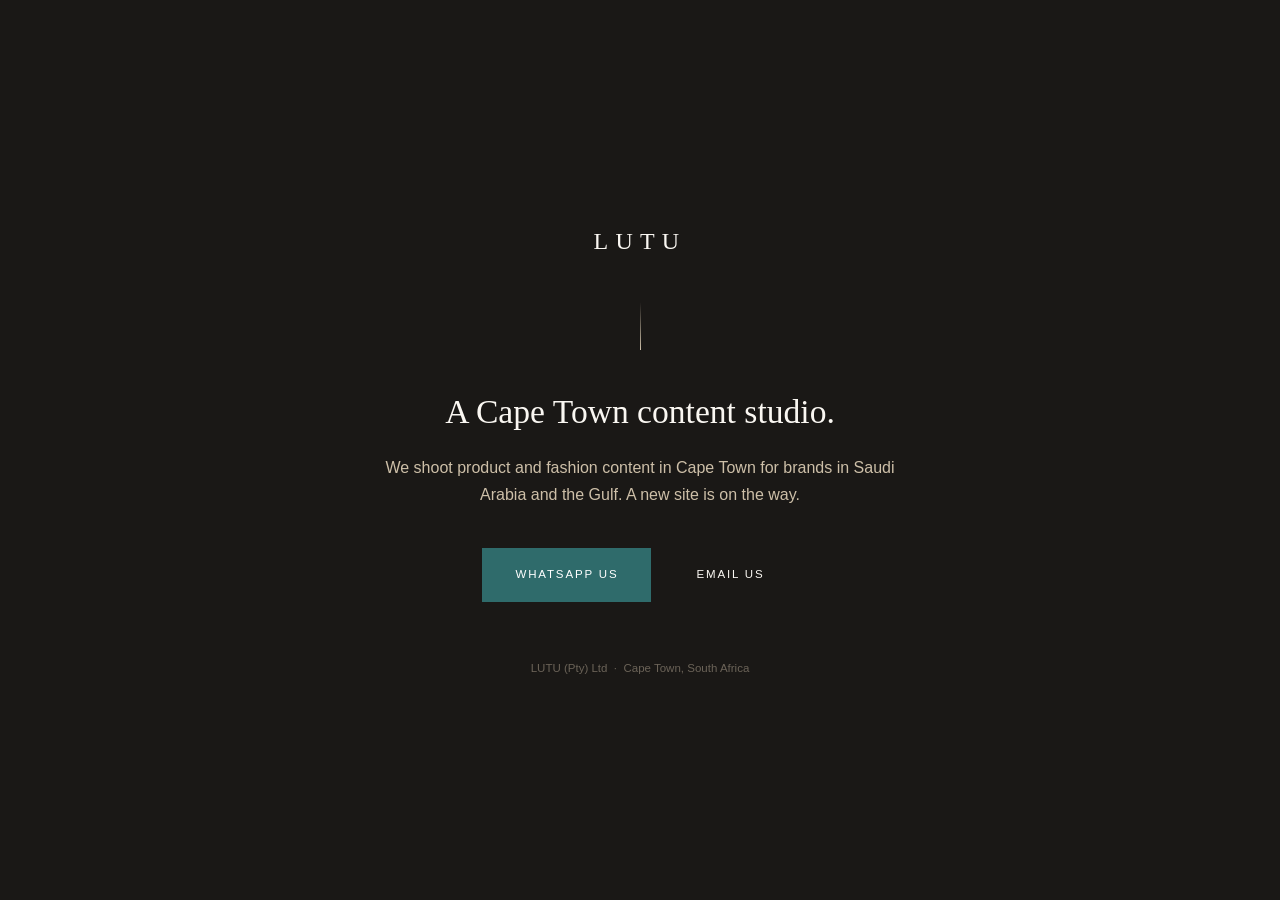
==== commit 39b85410: "Replace the coat site with a holding page The business changed direction in November 2026: LUTU is n" ====
--- a/index.html
+++ b/index.html
@@ -1,561 +1,64 @@
 <!DOCTYPE html>
-<html lang="en">
+<html lang="en" dir="ltr">
 <head>
 <meta charset="UTF-8">
-<meta name="viewport" content="width=device-width, initial-scale=1.0">
+<meta name="viewport" content="width=device-width, initial-scale=1">
+<title>LUTU — Cape Town</title>
+<meta name="description" content="LUTU is a Cape Town content studio. A new site is on the way. Reach us on WhatsApp or by email in the meantime.">
 <meta name="robots" content="index,follow">
-<title>LUTU — Bisht-Inspired Occasion Coats</title>
-<meta name="description" content="Bisht-inspired occasion coats, made to order to your measurements. R6,500 to R8,500. Limited numbered editions of four pieces.">
-<link rel="preload" href="fonts/CormorantGaramond-300.woff2" as="font" type="font/woff2" crossorigin>
+<meta property="og:type" content="website">
+<meta property="og:title" content="LUTU — Cape Town">
+<meta property="og:description" content="A Cape Town content studio. New site on the way.">
 <style>
-  @font-face {
-    font-family: 'Cormorant Garamond';
-    font-style: normal; font-weight: 300; font-display: swap;
-    src: url(fonts/CormorantGaramond-300.woff2) format('woff2');
+  *,*::before,*::after{box-sizing:border-box;margin:0;padding:0}
+  :root{
+    --ink:#1A1816;--sand:#E8DFD1;--sand-deep:#CDBFA8;--offwhite:#FAF7F2;--teal:#2F6B6B;
+    --serif:Georgia,'Times New Roman',serif;
+    --sans:-apple-system,BlinkMacSystemFont,'Segoe UI',Helvetica,Arial,sans-serif;
   }
-  @font-face {
-    font-family: 'Cormorant Garamond';
-    font-style: italic; font-weight: 300; font-display: swap;
-    src: url(fonts/CormorantGaramond-300i.woff2) format('woff2');
+  body{
+    font-family:var(--sans);font-weight:300;font-size:16px;line-height:1.7;
+    color:var(--sand);background:var(--ink);
+    min-height:100svh;display:flex;align-items:center;justify-content:center;
+    padding:2rem 1.5rem;-webkit-font-smoothing:antialiased;
   }
-  @font-face {
-    font-family: 'Inter';
-    font-style: normal; font-weight: 300; font-display: swap;
-    src: url(fonts/Inter-300.woff2) format('woff2');
+  main{max-width:34rem;text-align:center}
+  .brand{
+    font-family:var(--serif);font-size:1.5rem;letter-spacing:.3em;text-transform:uppercase;
+    color:var(--offwhite);margin-bottom:2.5rem;
   }
-  @font-face {
-    font-family: 'Inter';
-    font-style: normal; font-weight: 500; font-display: swap;
-    src: url(fonts/Inter-500.woff2) format('woff2');
+  .rule{width:1px;height:48px;background:linear-gradient(to bottom,transparent,var(--sand-deep));margin:0 auto 2.5rem}
+  h1{
+    font-family:var(--serif);font-weight:400;font-size:clamp(1.5rem,5vw,2.1rem);
+    line-height:1.3;color:var(--offwhite);margin-bottom:1.25rem;text-wrap:balance;
   }
-
-  *, *::before, *::after { box-sizing: border-box; margin: 0; padding: 0; }
-
-  :root {
-    --ink: #0D0D0D;
-    --ivory: #F2EDE4;
-    --gold: #C9A84C;
-    --gold-light: #E8D49A;
-    --stone: #8C8070;
-    --stone-light: #BEB4A8;
-    --surface: #FAFAF7;
-    --serif: 'Cormorant Garamond', Georgia, 'Times New Roman', serif;
-    --sans: 'Inter', -apple-system, BlinkMacSystemFont, 'Segoe UI', Helvetica, Arial, sans-serif;
+  p{color:var(--sand-deep);margin-bottom:2.5rem}
+  .links{display:flex;flex-wrap:wrap;gap:.75rem;justify-content:center}
+  a.btn{
+    display:inline-block;font-size:.72rem;font-weight:500;letter-spacing:.16em;text-transform:uppercase;
+    padding:1rem 2rem;text-decoration:none;border:1px solid transparent;transition:background .2s,color .2s;
   }
-
-  body {
-    font-family: var(--sans);
-    background: var(--ink);
-    color: var(--ivory);
-    font-size: 16px;
-    font-weight: 300;
-    line-height: 1.6;
-    -webkit-font-smoothing: antialiased;
-    overflow-x: hidden;
-  }
-
-  .eyebrow {
-    font-size: 0.65rem;
-    font-weight: 500;
-    letter-spacing: 0.25em;
-    text-transform: uppercase;
-    color: var(--gold);
-  }
-
-  /* HERO */
-  .hero {
-    min-height: 100svh;
-    display: flex;
-    flex-direction: column;
-    justify-content: center;
-    align-items: center;
-    text-align: center;
-    padding: 5rem 1.5rem 4rem;
-    position: relative;
-    background-image: url(hero-bg.jpg);
-    background-size: cover;
-    background-position: center 20%;
-  }
-
-  .hero::before {
-    content: '';
-    position: absolute;
-    inset: 0;
-    background: radial-gradient(ellipse at 50% 40%, rgba(13,13,13,0.5) 0%, rgba(13,13,13,0.85) 55%, rgba(13,13,13,0.97) 100%);
-  }
-
-  .hero > * { position: relative; z-index: 1; }
-
-  .gold-line {
-    width: 1px; height: 60px;
-    background: linear-gradient(to bottom, transparent, var(--gold));
-    margin: 0 auto 2.5rem;
-    animation: fadeDown 1.2s ease both 0.2s;
-  }
-
-  .hero .eyebrow {
-    display: block;
-    margin-bottom: 1.5rem;
-    animation: fadeUp 1s ease both 0.4s;
-  }
-
-  .hero-title {
-    font-family: var(--serif);
-    font-size: clamp(2.8rem, 8vw, 6rem);
-    font-weight: 300;
-    line-height: 1.05;
-    letter-spacing: -0.01em;
-    color: var(--ivory);
-    margin-bottom: 1.5rem;
-    max-width: 700px;
-    animation: fadeUp 1s ease both 0.6s;
-  }
-
-  .hero-title em { font-style: italic; color: var(--gold-light); }
-
-  .hero-sub {
-    font-size: 0.95rem;
-    color: var(--stone-light);
-    max-width: 400px;
-    line-height: 1.8;
-    margin-bottom: 3rem;
-    animation: fadeUp 1s ease both 0.8s;
-  }
-
-  .btn {
-    display: inline-block;
-    font-size: 0.7rem;
-    font-weight: 500;
-    letter-spacing: 0.2em;
-    text-transform: uppercase;
-    color: var(--ink);
-    background: var(--gold);
-    padding: 1.15rem 2.5rem;
-    text-decoration: none;
-    transition: background 0.2s, transform 0.15s;
-  }
-
-  .btn:hover, .btn:focus-visible { background: var(--gold-light); transform: translateY(-1px); }
-
-  .hero .btn { animation: fadeUp 1s ease both 1s; }
-
-  @keyframes fadeUp { from { opacity: 0; transform: translateY(20px); } to { opacity: 1; transform: none; } }
-  @keyframes fadeDown { from { opacity: 0; transform: scaleY(0); transform-origin: top; } to { opacity: 1; transform: none; } }
-
-  @media (prefers-reduced-motion: reduce) {
-    *, *::before, *::after { animation: none !important; transition: none !important; }
-  }
-
-  /* PIECES */
-  .pieces {
-    background: var(--ivory);
-    color: var(--ink);
-    padding: 5rem 1.5rem;
-  }
-
-  .section-head { text-align: center; max-width: 520px; margin: 0 auto 3rem; }
-  .section-head .eyebrow { color: var(--stone); display: block; margin-bottom: 1rem; }
-
-  .section-title {
-    font-family: var(--serif);
-    font-size: clamp(1.9rem, 5vw, 2.8rem);
-    font-weight: 300;
-    line-height: 1.15;
-    margin-bottom: 1rem;
-  }
-
-  .section-note { font-size: 0.85rem; color: var(--stone); line-height: 1.7; }
-
-  .products {
-    display: grid;
-    grid-template-columns: repeat(auto-fit, minmax(260px, 1fr));
-    gap: 2px;
-    max-width: 1100px;
-    margin: 0 auto;
-  }
-
-  .product-card {
-    background: var(--surface);
-    border: 0.5px solid rgba(140,128,112,0.2);
-    display: flex;
-    flex-direction: column;
-    overflow: hidden;
-    transition: border-color 0.2s;
-  }
-
-  .product-card:hover { border-color: var(--gold); }
-
-  .product-img-wrap { width: 100%; aspect-ratio: 3/4; overflow: hidden; background: #1a1a1a; }
-
-  .product-img {
-    width: 100%; height: 100%;
-    object-fit: cover;
-    object-position: top center;
-    display: block;
-    transition: transform 0.5s ease;
-  }
-
-  .product-card:hover .product-img { transform: scale(1.04); }
-
-  .product-info { padding: 1.5rem 1.75rem 1.75rem; }
-
-  .product-tag {
-    font-size: 0.6rem;
-    font-weight: 500;
-    letter-spacing: 0.2em;
-    text-transform: uppercase;
-    color: var(--gold);
-    margin-bottom: 1rem;
-    display: block;
-  }
-
-  .product-name {
-    font-family: var(--serif);
-    font-size: 1.5rem;
-    font-weight: 300;
-    color: var(--ink);
-    margin-bottom: 0.5rem;
-    line-height: 1.2;
-  }
-
-  .product-desc { font-size: 0.8rem; color: var(--stone); line-height: 1.7; margin-bottom: 1.5rem; }
-
-  .product-price {
-    font-family: var(--serif);
-    font-size: 1.35rem;
-    font-weight: 300;
-    font-variant-numeric: lining-nums tabular-nums;
-    font-feature-settings: 'lnum' 1, 'tnum' 1;
-    color: var(--ink);
-  }
-
-  /* PROCESS */
-  .process { background: var(--ink); padding: 5.5rem 1.5rem; }
-  .process-inner { max-width: 680px; margin: 0 auto; }
-
-  .process .section-title { color: var(--ivory); text-align: center; margin-bottom: 3rem; }
-
-  .step {
-    display: grid;
-    grid-template-columns: 44px 1fr;
-    gap: 1.25rem;
-    padding: 1.75rem 0;
-    border-bottom: 0.5px solid rgba(255,255,255,0.06);
-  }
-
-  .step:last-child { border-bottom: none; }
-
-  .step-num {
-    font-family: var(--serif);
-    font-size: 2rem;
-    font-weight: 300;
-    font-variant-numeric: lining-nums;
-    font-feature-settings: 'lnum' 1;
-    color: var(--gold);
-    line-height: 1;
-    padding-top: 0.15rem;
-  }
-
-  .step-content h3 { font-size: 0.85rem; font-weight: 500; color: var(--ivory); margin-bottom: 0.4rem; }
-  .step-content p { font-size: 0.82rem; color: var(--stone-light); line-height: 1.75; }
-
-  /* CAPACITY */
-  .capacity {
-    background: var(--surface);
-    color: var(--ink);
-    padding: 4.5rem 1.5rem;
-    text-align: center;
-  }
-
-  .capacity p {
-    font-family: var(--serif);
-    font-variant-numeric: lining-nums;
-    font-feature-settings: 'lnum' 1;
-    font-size: clamp(1.5rem, 4vw, 2.1rem);
-    font-weight: 300;
-    line-height: 1.35;
-    max-width: 540px;
-    margin: 0 auto;
-  }
-
-  .capacity .sub { font-family: var(--sans); font-size: 0.85rem; color: var(--stone); margin-top: 1.25rem; line-height: 1.7; }
-
-  /* CTA */
-  .cta {
-    background: var(--ink);
-    padding: 5.5rem 1.5rem;
-    text-align: center;
-    border-top: 0.5px solid rgba(201,168,76,0.15);
-  }
-
-  .cta .section-title { color: var(--ivory); margin-bottom: 1rem; }
-  .cta .lead { font-size: 0.9rem; color: var(--stone-light); max-width: 380px; margin: 0 auto 2.5rem; line-height: 1.8; }
-
-  /* FOOTER */
-  footer {
-    background: var(--ink);
-    padding: 3rem 1.5rem 3.5rem;
-    text-align: left;
-    border-top: 0.5px solid rgba(255,255,255,0.07);
-  }
-
-  .footer-brand {
-    font-family: var(--serif);
-    font-size: 1.1rem;
-    letter-spacing: 0.14em;
-    text-transform: uppercase;
-    color: var(--ivory);
-    margin-bottom: 1.25rem;
-  }
-
-  .footer-terms {
-    font-size: 0.72rem;
-    color: var(--stone);
-    line-height: 1.9;
-    max-width: 460px;
-    margin: 0 auto 1.25rem;
-  }
-
-  .footer-meta { font-size: 0.65rem; color: #5a5349; line-height: 1.8; }
-  .footer-meta a { color: var(--stone); text-decoration: none; }
-  .footer-meta a:hover { color: var(--gold); }
-
-
-  /* PRICING */
-  .pricing {
-    background: var(--ivory);
-    color: var(--ink);
-    padding: 4.5rem 1.5rem;
-    border-top: 0.5px solid rgba(140,128,112,0.25);
-  }
-  .pricing-inner { max-width: 640px; margin: 0 auto; text-align: center; }
-  .pricing .section-title { margin-bottom: 1.5rem; }
-  .price-headline {
-    font-family: var(--serif);
-    font-size: clamp(1.25rem, 3.5vw, 1.6rem);
-    font-weight: 300;
-    font-variant-numeric: lining-nums;
-    font-feature-settings: 'lnum' 1;
-    line-height: 1.45;
-    margin-bottom: 1.25rem;
-  }
-  .price-headline strong { font-weight: 300; color: var(--ink); border-bottom: 1px solid var(--gold); }
-  .price-body { font-size: 0.85rem; color: var(--stone); line-height: 1.8; margin-bottom: 1.5rem; }
-  .price-links { font-size: 0.78rem; color: var(--stone); }
-  .price-links a { color: var(--stone); text-decoration: none; border-bottom: 0.5px solid rgba(140,128,112,0.45); }
-  .price-links a:hover { color: var(--ink); border-bottom-color: var(--ink); }
-
-  /* pre-production imagery label */
-  .disclosure {
-    font-size: 0.75rem;
-    font-style: italic;
-    color: var(--stone);
-    margin-top: 0.85rem;
-  }
-
-  /* SITE-WIDE FOOTER */
-  .footer-inner { max-width: 68ch; margin: 0 auto; text-align: left; }
-  .footer-nav {
-    display: flex; flex-wrap: wrap; gap: 0.5rem 1.5rem;
-    margin-bottom: 1.75rem; padding-bottom: 1.75rem;
-    border-bottom: 0.5px solid rgba(255,255,255,0.07);
-  }
-  .footer-nav a {
-    font-size: 0.78rem; font-weight: 500; letter-spacing: 0.06em;
-    color: var(--stone-light); text-decoration: none;
-  }
-  .footer-nav a:hover { color: var(--gold); }
-  .footer-seller { font-size: 0.78rem; color: var(--stone); line-height: 1.9; margin-bottom: 1.25rem; }
-  .footer-seller strong { color: var(--stone-light); font-weight: 500; }
-  .footer-seller a { color: var(--stone); text-decoration: none; border-bottom: 0.5px solid rgba(140,128,112,0.4); }
-  .footer-seller a:hover { color: var(--gold); }
-  .footer-legal { font-size: 0.7rem; color: #5a5349; line-height: 1.85; }
-  footer .footer-brand { text-align: left; margin-bottom: 1.5rem; }
-
-  a:focus-visible { outline: 2px solid var(--gold); outline-offset: 3px; }
-
-  @media (max-width: 600px) {
-    .pricing { padding-left: 1.25rem; padding-right: 1.25rem; }
-    .footer-nav { gap: 0.4rem 1.1rem; }
-  }
-
-  @media (max-width: 600px) {
-    .pieces, .process, .capacity, .cta { padding-left: 1.25rem; padding-right: 1.25rem; }
-    .product-info { padding: 1.25rem 1.35rem 1.5rem; }
-  }
+  .btn--primary{background:var(--teal);color:#fff}
+  .btn--primary:hover{background:#4A8F8C}
+  .btn--ghost{color:var(--offwhite);border-color:rgba(250,247,242,.4)}
+  .btn--ghost:hover{background:var(--offwhite);color:var(--ink)}
+  a:focus-visible{outline:2px solid var(--sand-deep);outline-offset:3px}
+  footer{margin-top:3.5rem;font-size:.72rem;color:#6B6358;line-height:1.8}
 </style>
 </head>
 <body>
-
-<!-- HERO -->
-<section class="hero">
-  <div class="gold-line"></div>
-  <span class="eyebrow">Cape Town — Made to Measure</span>
-  <h1 class="hero-title">Worn once. <em>Remembered always.</em></h1>
-  <p class="hero-sub">Made to your measurements.</p>
-  <a href="https://wa.me/27824617739" class="btn">Start a commission</a>
-</section>
-
-<!-- THE PIECES -->
-<section class="pieces">
-  <div class="section-head">
-    <span class="eyebrow">The Pieces</span>
-    <h2 class="section-title">Cut for one person.</h2>
-    <p class="section-note">Every piece is made to order to your measurements, in your choice of fabric. Each design is a limited numbered edition of four pieces; this edition is never repeated.</p>
-    <p class="section-note disclosure">Imagery on this page is pre-production concept imagery. It shows design intent, not a photograph of the finished garment.</p>
+<main>
+  <p class="brand">LUTU</p>
+  <div class="rule"></div>
+  <h1>A Cape Town content studio.</h1>
+  <p>We shoot product and fashion content in Cape Town for brands in Saudi Arabia and the Gulf. A new site is on the way.</p>
+  <div class="links">
+    <a class="btn btn--primary" href="https://wa.me/27824617739?text=Hi%20LUTU">WhatsApp us</a>
+    <a class="btn btn--ghost" href="mailto:lutu.official@gmail.com">Email us</a>
   </div>
-
-  <div class="products">
-
-    <div class="product-card">
-      <div class="product-img-wrap">
-        <img src="bisht-inspired-coat.jpg" alt="Bisht-inspired occasion coat in deep brown with gold geometric embroidery — pre-production concept imagery" class="product-img" loading="lazy" decoding="async">
-      </div>
-      <div class="product-info">
-        <span class="product-tag">Men</span>
-        <h3 class="product-name">Bisht-Inspired Occasion Coat</h3>
-        <p class="product-desc">Deep brown with gold geometric embroidery and sherpa interior lining. Open front. The heritage piece. Made to last a generation.</p>
-        <p class="product-price">R6,500 &ndash; R8,500</p>
-      </div>
-    </div>
-
-    <div class="product-card">
-      <div class="product-img-wrap">
-        <img src="occasion-coat.jpg" alt="The Occasion Coat — navy velvet with gold heritage trim" class="product-img" loading="lazy" decoding="async">
-      </div>
-      <div class="product-info">
-        <span class="product-tag">Women</span>
-        <h3 class="product-name">The Occasion Coat</h3>
-        <p class="product-desc">Navy velvet with gold heritage trim, worn open over ivory formal wear. For the mother of the bride, the send-off, the night that gets framed.</p>
-        <p class="product-price">Price on enquiry</p>
-      </div>
-    </div>
-
-    <div class="product-card">
-      <div class="product-img-wrap">
-        <img src="mens-navy.jpg" alt="The Navy Embroidered Coat — midnight navy with gold chain embroidery" class="product-img" loading="lazy" decoding="async">
-      </div>
-      <div class="product-info">
-        <span class="product-tag">Men</span>
-        <h3 class="product-name">Navy Embroidered Coat</h3>
-        <p class="product-desc">Midnight navy with hand-stitched gold chain embroidery. Hooded. Maxi length. For occasions that matter.</p>
-        <p class="product-price">Price on enquiry</p>
-      </div>
-    </div>
-
-    <div class="product-card">
-      <div class="product-img-wrap">
-        <img src="womens-tribal.jpg" alt="The Tribal Coat — charcoal wool with woven geometric trim" class="product-img" loading="lazy" decoding="async">
-      </div>
-      <div class="product-info">
-        <span class="product-tag">Women</span>
-        <h3 class="product-name">Tribal Coat</h3>
-        <p class="product-desc">Charcoal wool with woven geometric trim running front and cuff. Hooded. Floor length. Statement silhouette.</p>
-        <p class="product-price">Price on enquiry</p>
-      </div>
-    </div>
-
-    <div class="product-card">
-      <div class="product-img-wrap">
-        <img src="girls-abaya.jpg" alt="The Sherpa Abaya — blush pink with white sherpa lining" class="product-img" loading="lazy" decoding="async">
-      </div>
-      <div class="product-info">
-        <span class="product-tag">Children</span>
-        <h3 class="product-name">Sherpa Abaya</h3>
-        <p class="product-desc">Blush pink exterior with white sherpa lining and collar. Floor length. Structured for movement. Commissioned alongside an adult coat — for the family portrait worth keeping.</p>
-        <p class="product-price">Price on enquiry</p>
-      </div>
-    </div>
-
-  </div>
-</section>
-
-<!-- PRICING -->
-<section class="pricing" id="pricing">
-  <div class="pricing-inner">
-    <h2 class="section-title">Pricing</h2>
-    <p class="price-headline">Bisht-inspired occasion coat &mdash; <strong>R6,500 to R8,500</strong>, depending on design and specification.</p>
-    <p class="price-body">Made to order. Limited numbered edition of four pieces per design; this edition is never repeated. A 50% deposit confirms your place and begins production; the balance is payable before dispatch. Delivery within South Africa is quoted with your order.</p>
-    <p class="price-links">Full terms: <a href="/terms/">Terms &amp; Conditions</a> &middot; <a href="/refunds/">Refunds</a> &middot; <a href="/cancellations/">Cancellations</a> &middot; <a href="/shipping/">Delivery</a></p>
-  </div>
-</section>
-
-<!-- HOW IT WORKS -->
-<section class="process">
-  <div class="process-inner">
-    <h2 class="section-title">How it works</h2>
-    <div class="steps">
-      <div class="step">
-        <span class="step-num">1</span>
-        <div class="step-content">
-          <h3>You message us</h3>
-          <p>Tell us the piece, the occasion, and the date you need it for.</p>
-        </div>
-      </div>
-      <div class="step">
-        <span class="step-num">2</span>
-        <div class="step-content">
-          <h3>We take your measurements and fabric choice</h3>
-          <p>In person in Cape Town, or guided over WhatsApp if you're elsewhere. We confirm the fabric and the final price before anything is cut.</p>
-        </div>
-      </div>
-      <div class="step">
-        <span class="step-num">3</span>
-        <div class="step-content">
-          <h3>50% deposit, we begin</h3>
-          <p>The deposit reserves your place in the month's commissions and pays for the cloth. Your pattern is cut to your measurements alone.</p>
-        </div>
-      </div>
-      <div class="step">
-        <span class="step-num">4</span>
-        <div class="step-content">
-          <h3>Your delivery window, balance on completion</h3>
-          <p>Your production and delivery window is confirmed to you in writing before you pay your deposit. You see the piece before you settle the balance.</p>
-        </div>
-      </div>
-    </div>
-  </div>
-</section>
-
-<!-- CAPACITY -->
-<section class="capacity">
-  <p>Four numbered pieces per design.</p>
-  <p class="sub">Each design is made as a limited numbered edition of four. Once an edition closes, this edition is never repeated.</p>
-</section>
-
-<!-- CTA -->
-<section class="cta">
-  <h2 class="section-title">Start a commission</h2>
-  <p class="lead">Message us on WhatsApp with the piece and the date you need it for.</p>
-  <a href="https://wa.me/27824617739" class="btn">Message us on WhatsApp</a>
-</section>
-
-<!-- FOOTER -->
-<footer>
-  <div class="footer-inner">
-    <p class="footer-brand">LUTU</p>
-    <nav class="footer-nav" aria-label="Policies">
-      <a href="/terms/">Terms &amp; Conditions</a>
-      <a href="/privacy/">Privacy Policy</a>
-      <a href="/refunds/">Refund Policy</a>
-      <a href="/cancellations/">Cancellation Policy</a>
-      <a href="/shipping/">Shipping &amp; Delivery</a>
-      <a href="/contact/">Contact</a>
-    </nav>
-    <p class="footer-seller">
-      <strong>Luca Bold, trading as LUTU (sole proprietor)</strong><br>
-      [BUSINESS_ADDRESS], Cape Town, South Africa<br>
-      Email: [CONTACT_EMAIL] &nbsp;&middot;&nbsp; Telephone: [SA_PHONE] &nbsp;&middot;&nbsp;
-      <a href="https://wa.me/27824617739">WhatsApp</a>
-    </p>
-    <p class="footer-legal">
-      Governed by the law of the Republic of South Africa. Your rights under the Consumer
-      Protection Act 68 of 2008, the Electronic Communications and Transactions Act 25 of 2002
-      and the Protection of Personal Information Act 4 of 2013 are not limited by anything on
-      this site.
-    </p>
-  </div>
-</footer>
-
+  <footer>
+    LUTU (Pty) Ltd &nbsp;·&nbsp; Cape Town, South Africa
+  </footer>
+</main>
 </body>
 </html>
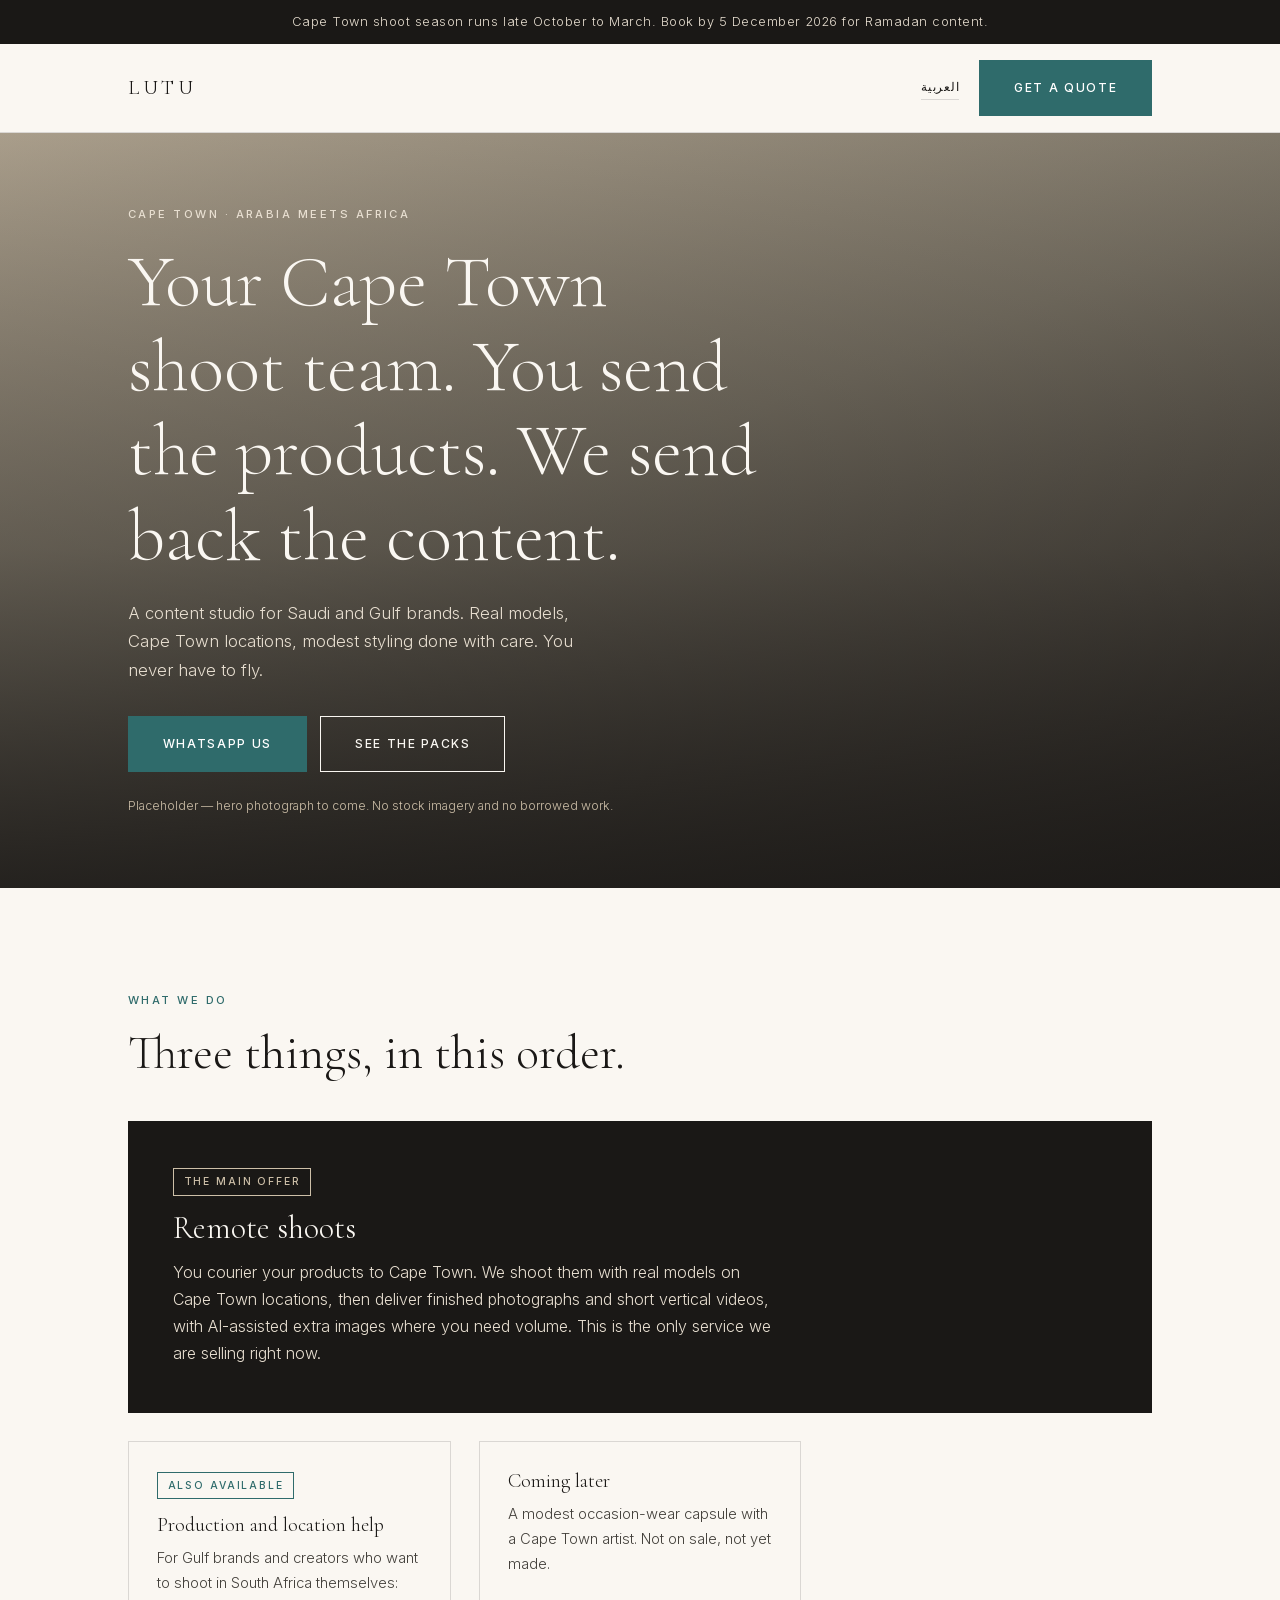
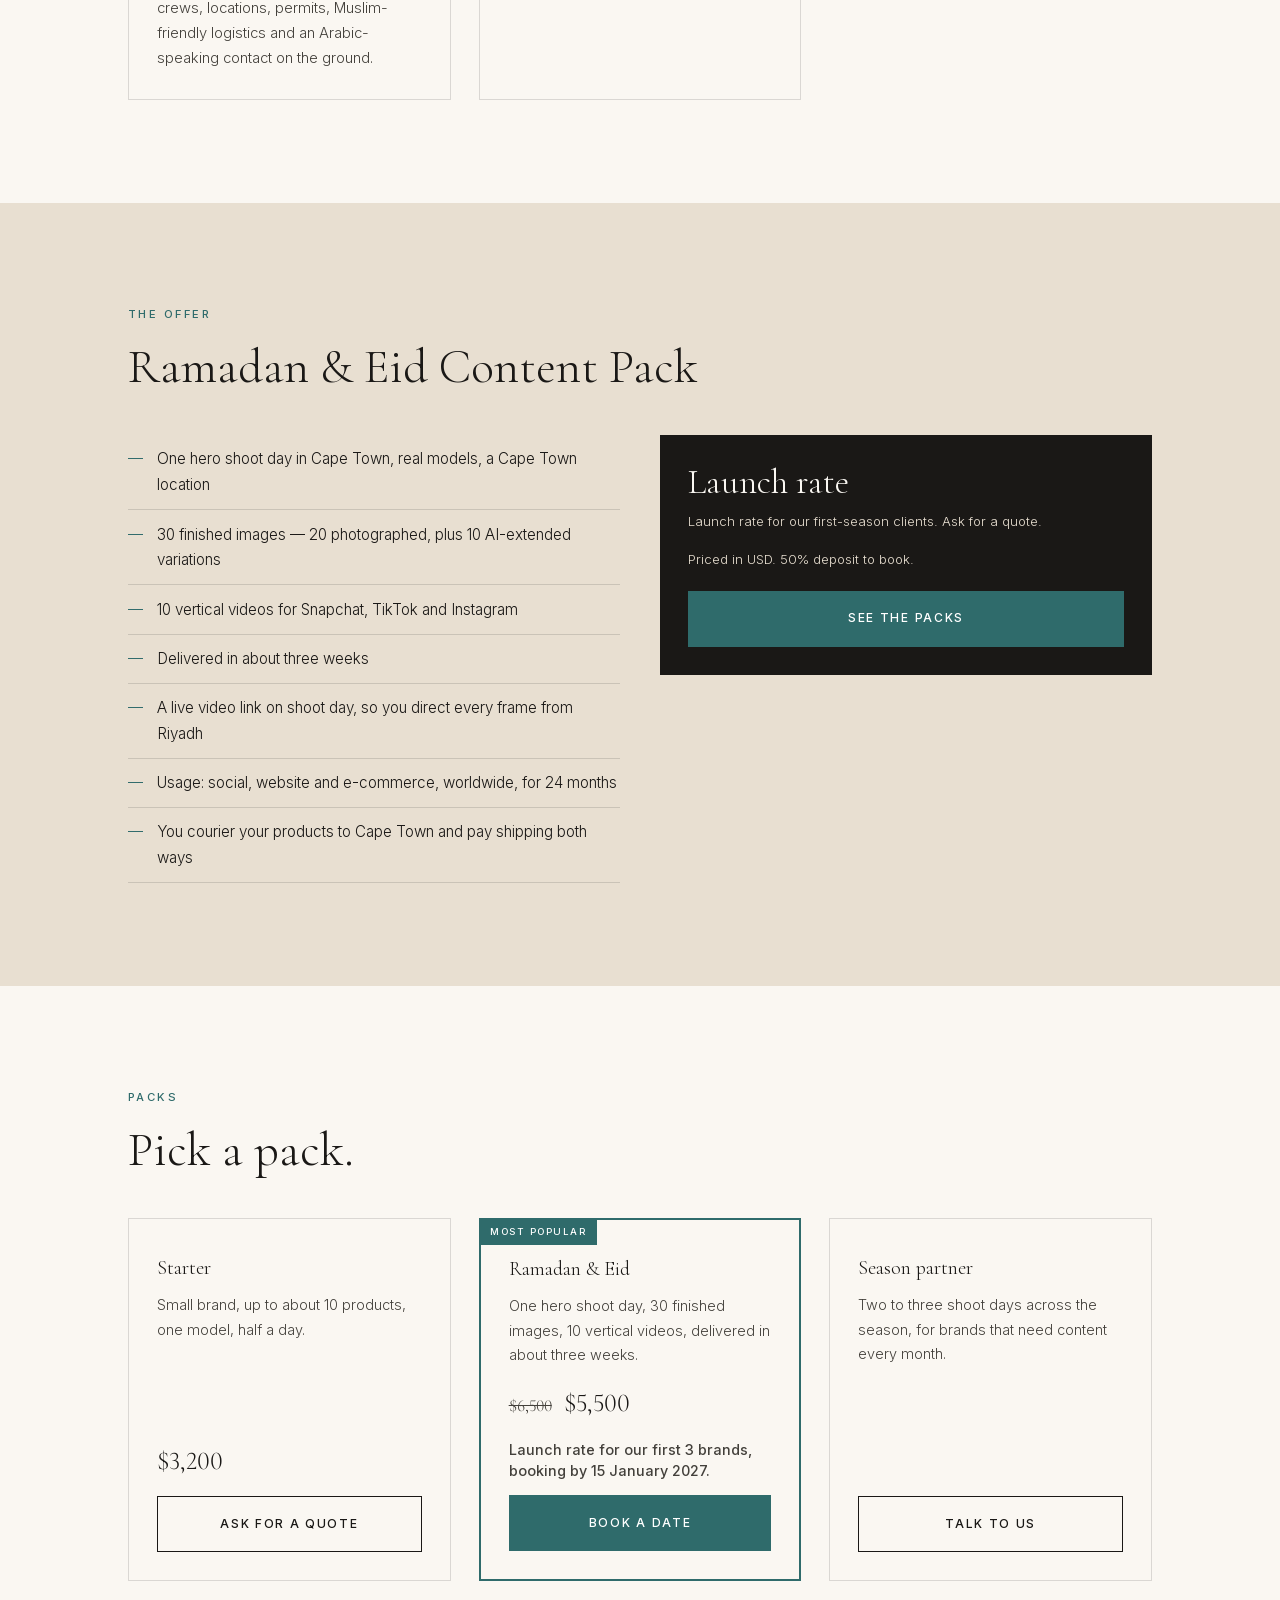
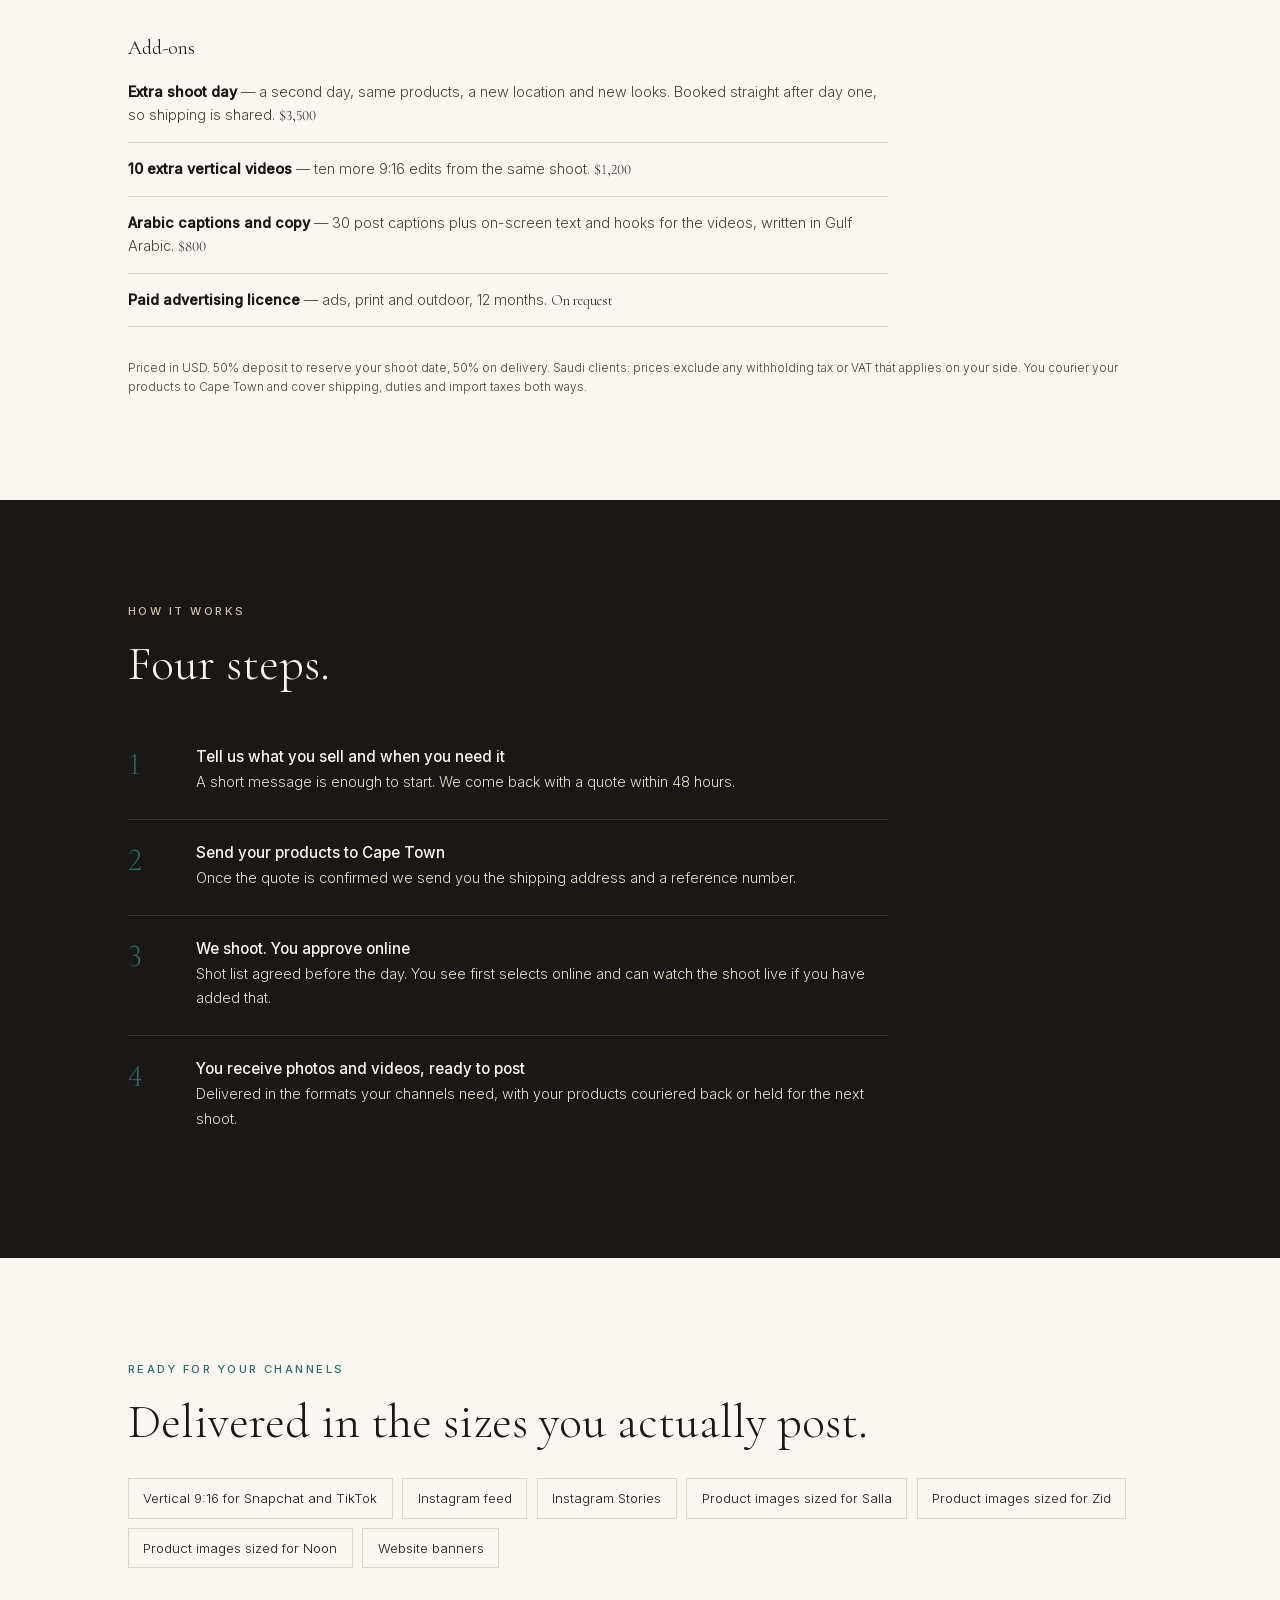
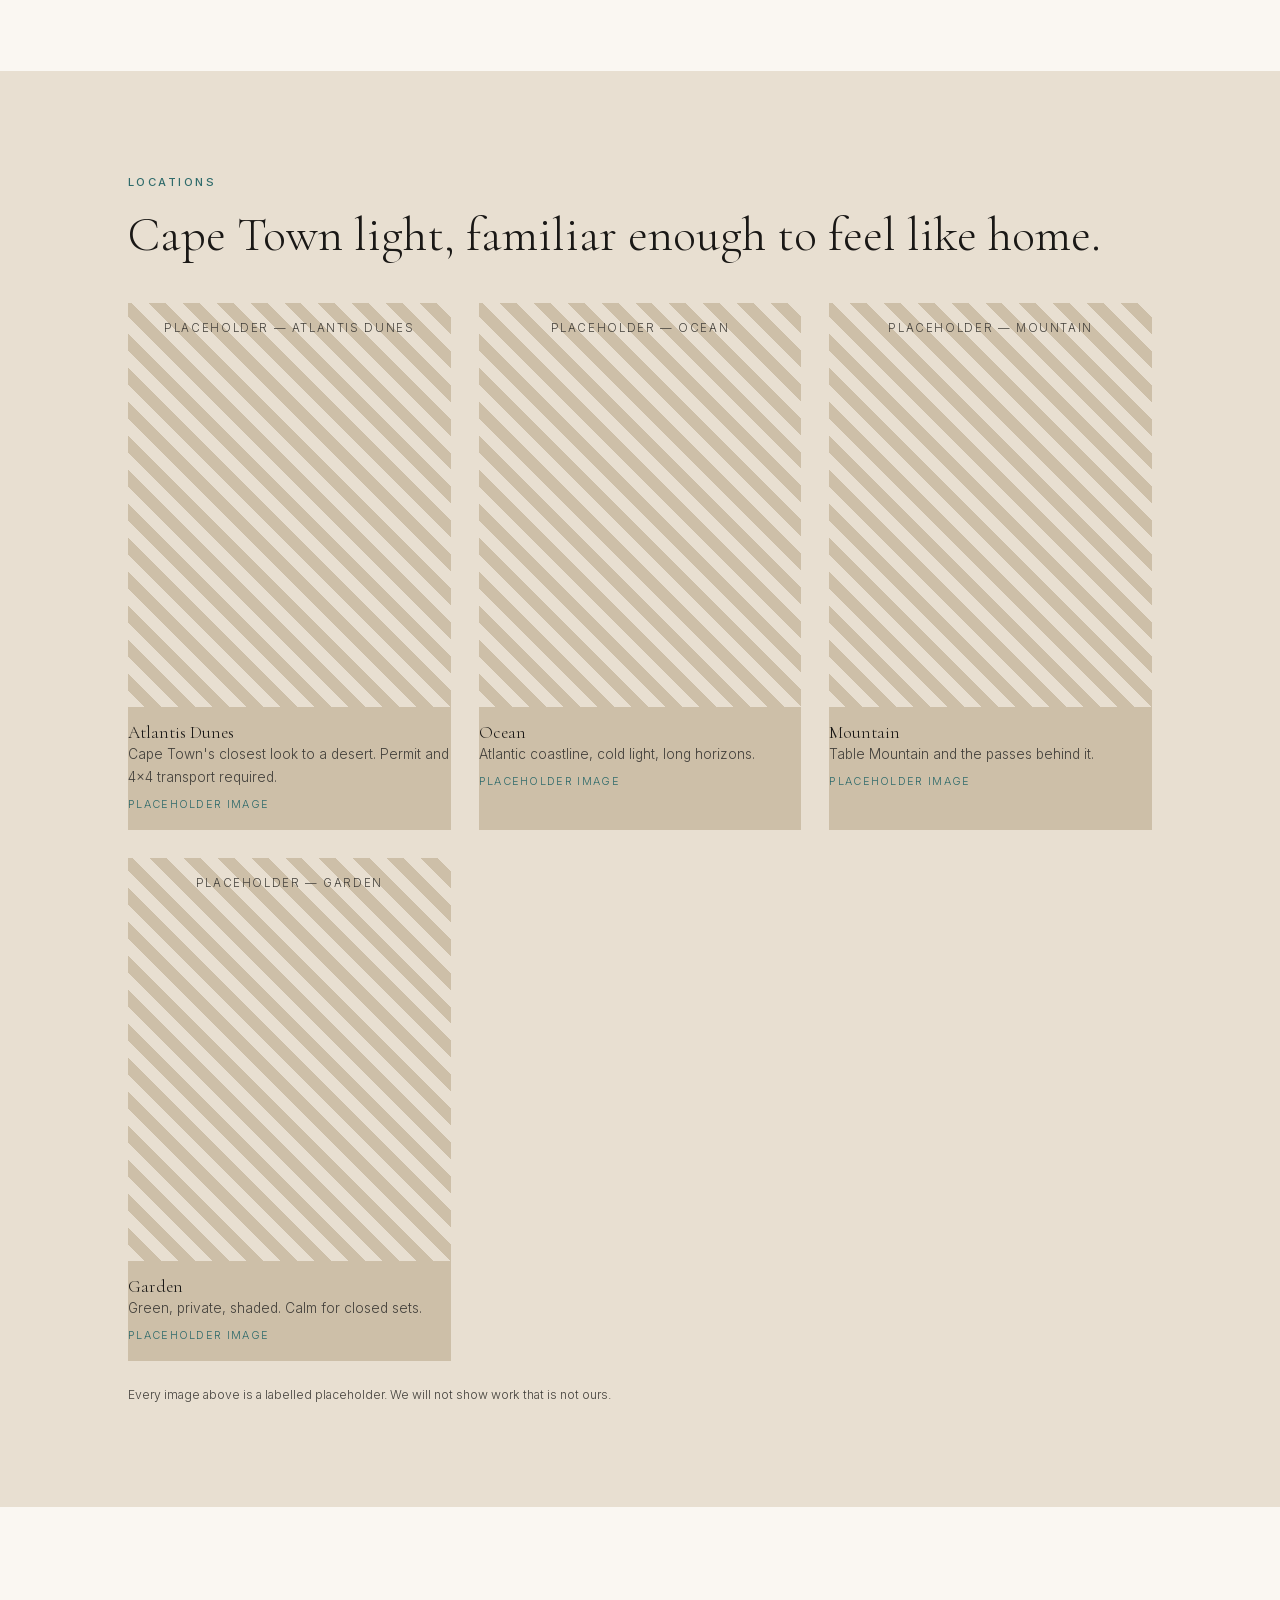
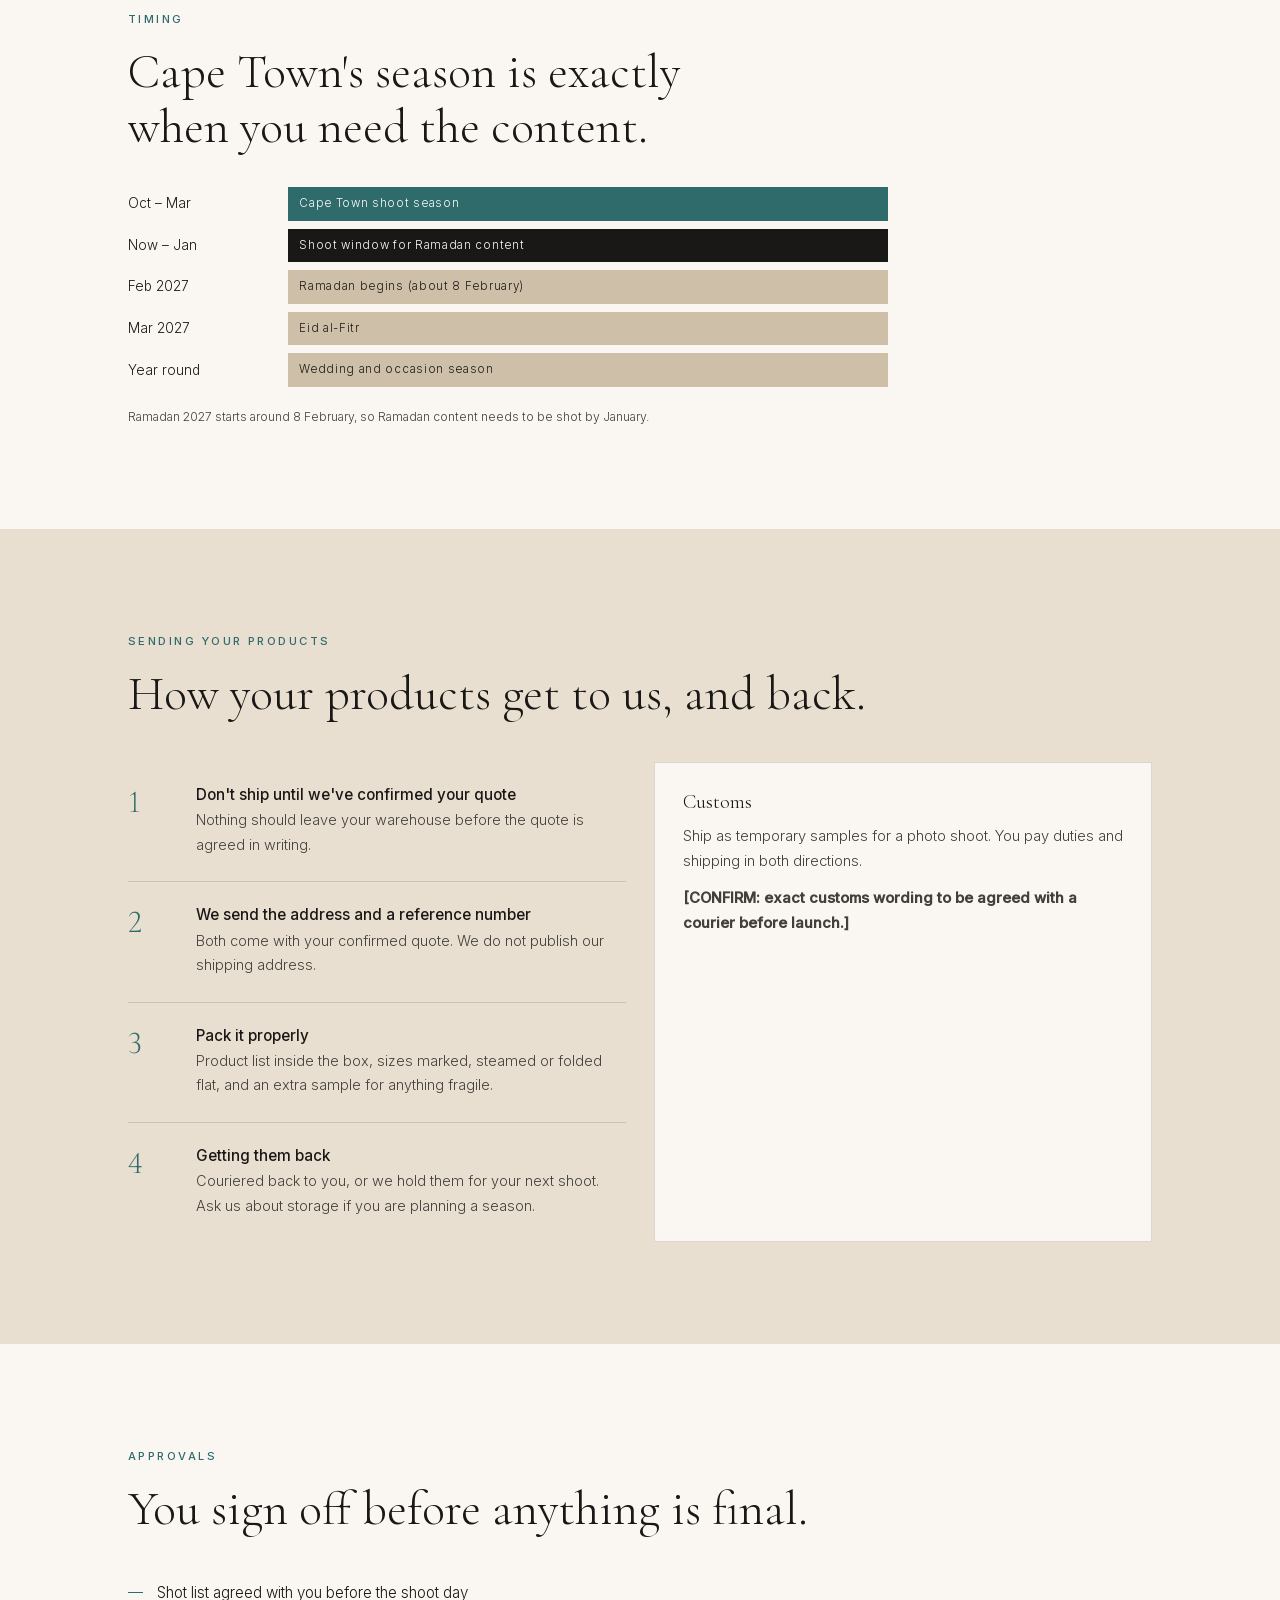
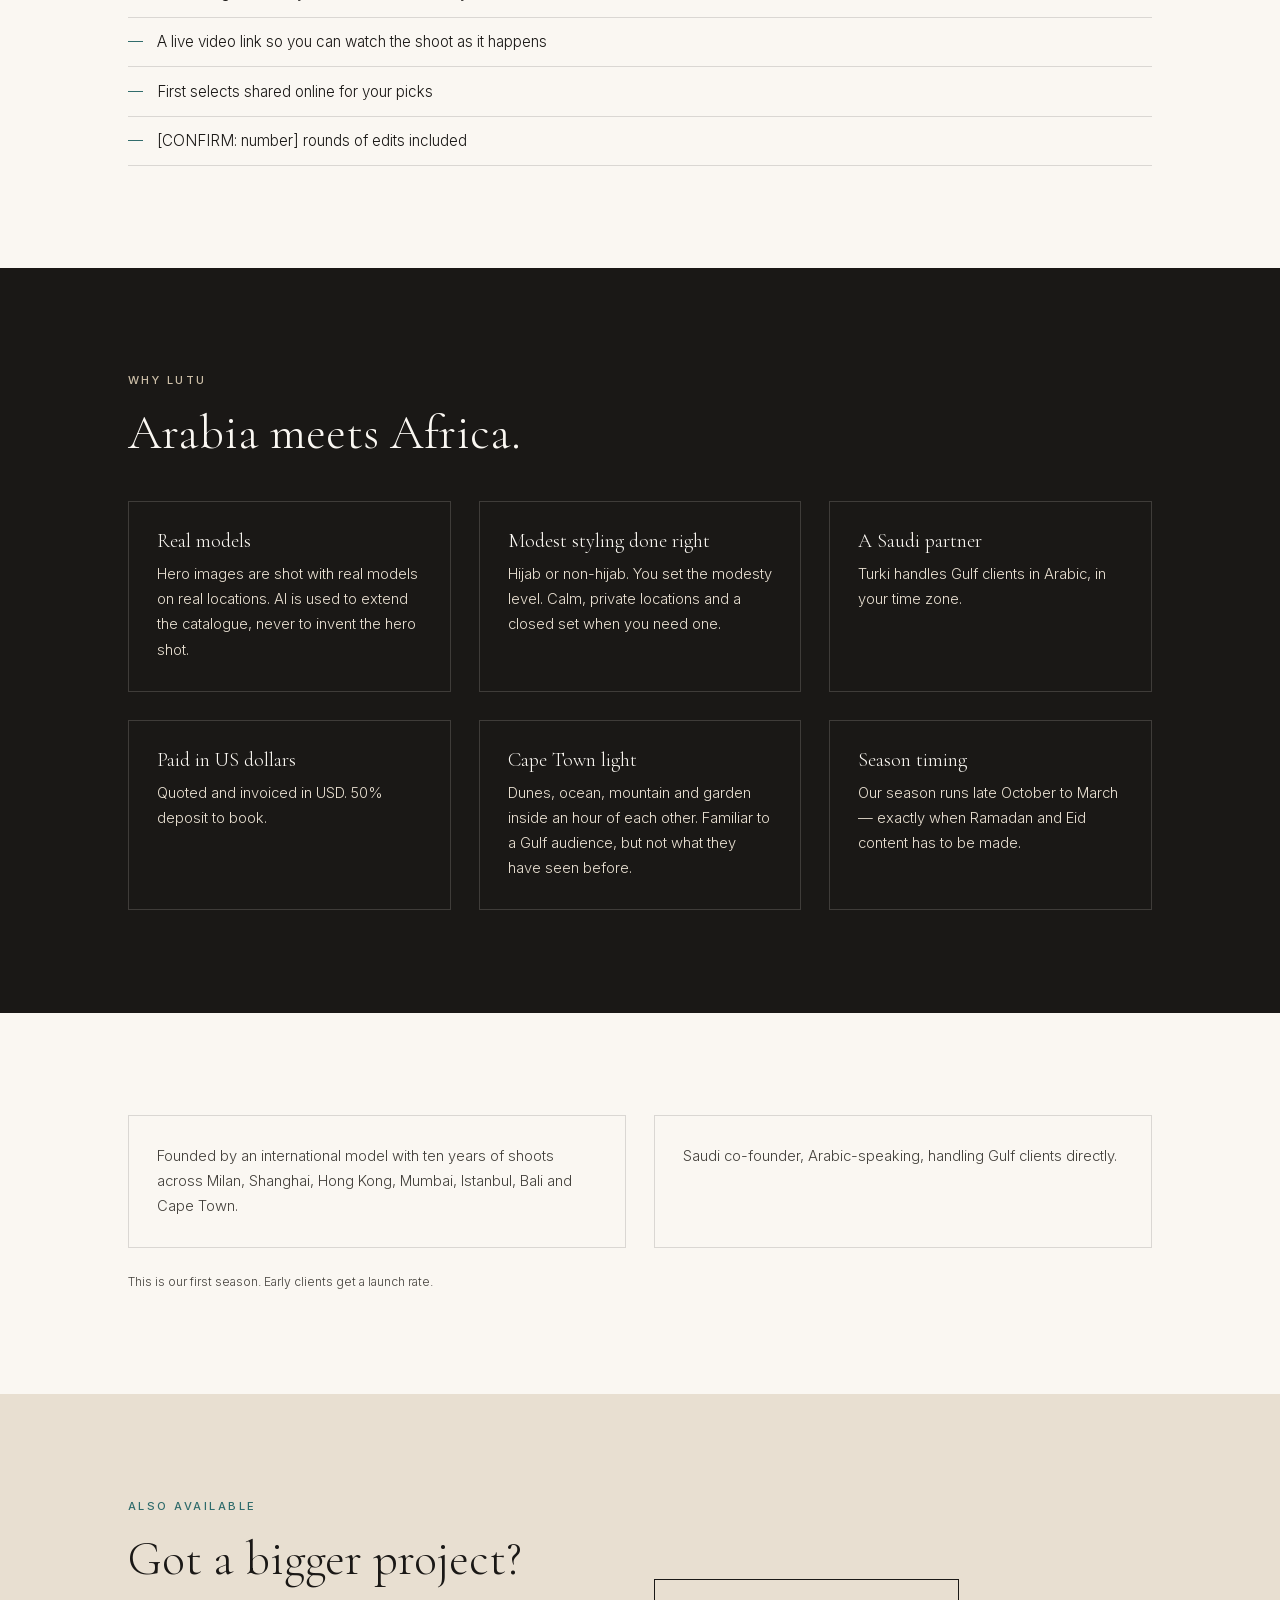
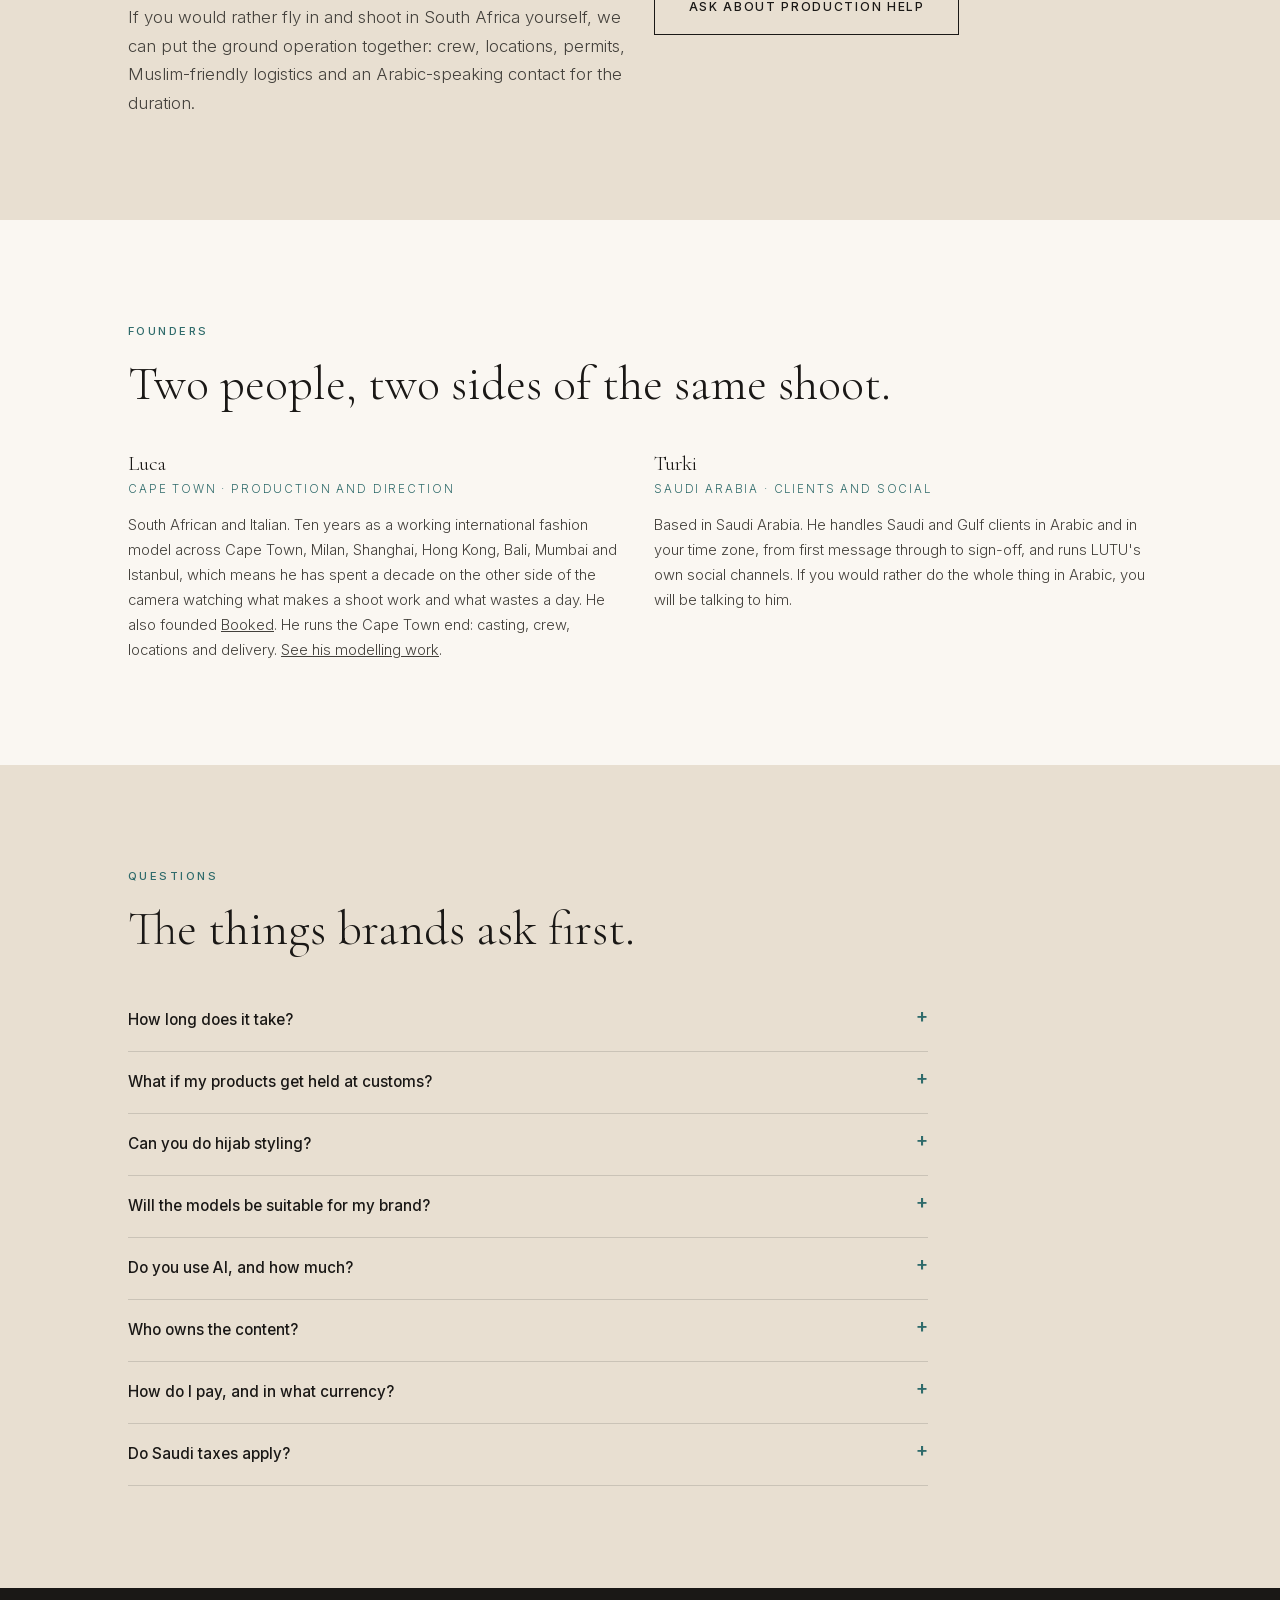
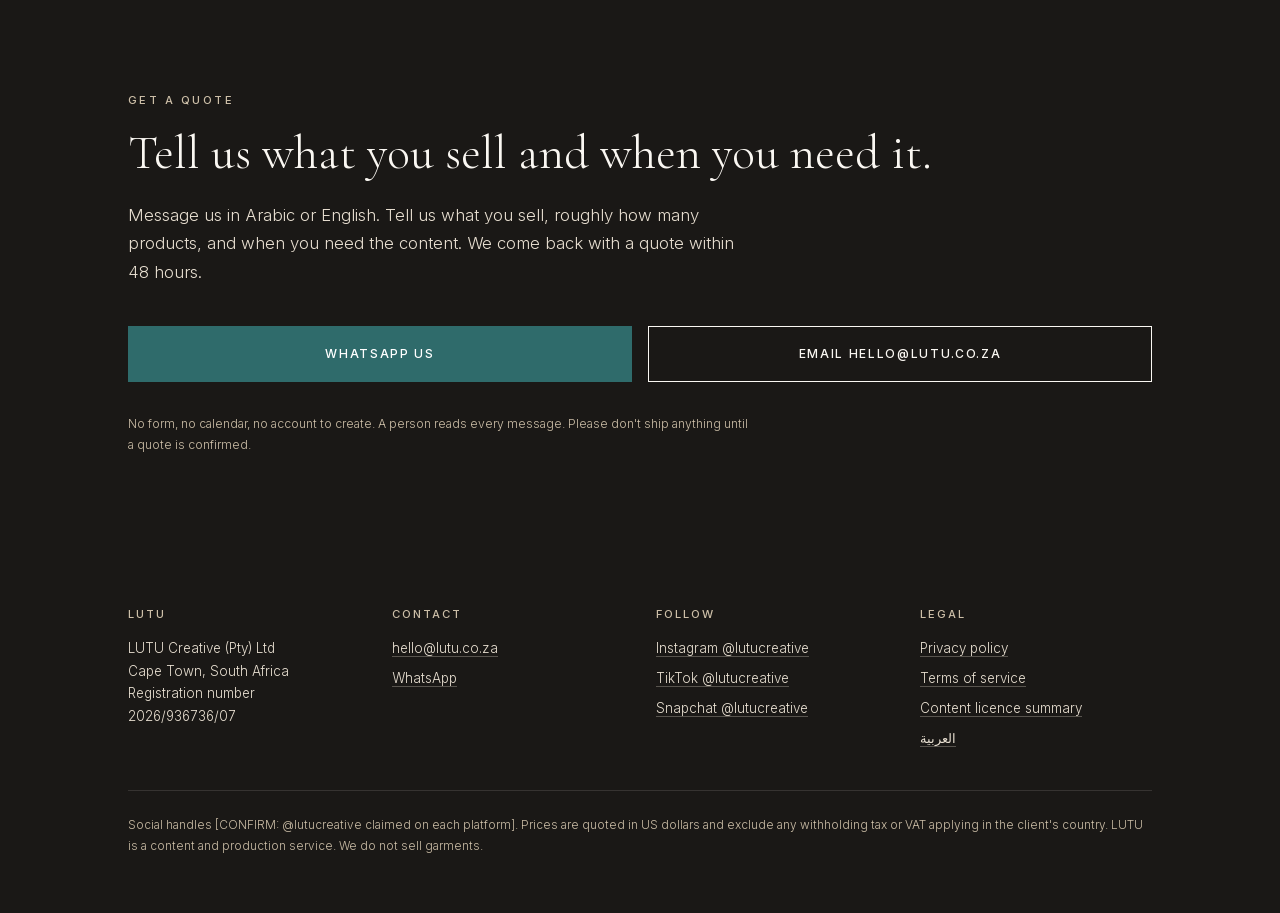
==== commit 657ff43c: "LUTU studio site v1 Cape Town content studio for Saudi and Gulf fashion, fragrance and beauty brands" ====
--- a/index.html
+++ b/index.html
@@ -3,62 +3,450 @@
 <head>
 <meta charset="UTF-8">
 <meta name="viewport" content="width=device-width, initial-scale=1">
-<title>LUTU — Cape Town</title>
-<meta name="description" content="LUTU is a Cape Town content studio. A new site is on the way. Reach us on WhatsApp or by email in the meantime.">
+<title>LUTU — Cape Town content studio for Saudi and Gulf brands</title>
+<meta name="description" content="Send your products to Cape Town. We shoot them with real models on Cape Town locations and send back finished photos and vertical video. Modest styling done with care. Priced in USD.">
+<link rel="canonical" href="https://lutu.co.za/">
+<link rel="alternate" hreflang="en" href="https://lutu.co.za/">
+<link rel="alternate" hreflang="ar" href="https://lutu.co.za/ar/">
+<link rel="alternate" hreflang="x-default" href="https://lutu.co.za/">
+<meta property="og:type" content="website">
+<meta property="og:locale" content="en">
+<meta property="og:locale:alternate" content="ar">
+<meta property="og:url" content="https://lutu.co.za/">
+<meta property="og:site_name" content="LUTU">
+<meta property="og:title" content="LUTU — Cape Town content studio for Saudi and Gulf brands">
+<meta property="og:description" content="You send the products. We send back the content. Shot in Cape Town with real models, delivered in about three weeks.">
+<meta name="twitter:card" content="summary_large_image">
+<meta name="twitter:title" content="LUTU — Cape Town content studio for Saudi and Gulf brands">
+<meta name="twitter:description" content="You send the products. We send back the content.">
 <meta name="robots" content="index,follow">
-<meta property="og:type" content="website">
-<meta property="og:title" content="LUTU — Cape Town">
-<meta property="og:description" content="A Cape Town content studio. New site on the way.">
-<style>
-  *,*::before,*::after{box-sizing:border-box;margin:0;padding:0}
-  :root{
-    --ink:#1A1816;--sand:#E8DFD1;--sand-deep:#CDBFA8;--offwhite:#FAF7F2;--teal:#2F6B6B;
-    --serif:Georgia,'Times New Roman',serif;
-    --sans:-apple-system,BlinkMacSystemFont,'Segoe UI',Helvetica,Arial,sans-serif;
-  }
-  body{
-    font-family:var(--sans);font-weight:300;font-size:16px;line-height:1.7;
-    color:var(--sand);background:var(--ink);
-    min-height:100svh;display:flex;align-items:center;justify-content:center;
-    padding:2rem 1.5rem;-webkit-font-smoothing:antialiased;
-  }
-  main{max-width:34rem;text-align:center}
-  .brand{
-    font-family:var(--serif);font-size:1.5rem;letter-spacing:.3em;text-transform:uppercase;
-    color:var(--offwhite);margin-bottom:2.5rem;
-  }
-  .rule{width:1px;height:48px;background:linear-gradient(to bottom,transparent,var(--sand-deep));margin:0 auto 2.5rem}
-  h1{
-    font-family:var(--serif);font-weight:400;font-size:clamp(1.5rem,5vw,2.1rem);
-    line-height:1.3;color:var(--offwhite);margin-bottom:1.25rem;text-wrap:balance;
-  }
-  p{color:var(--sand-deep);margin-bottom:2.5rem}
-  .links{display:flex;flex-wrap:wrap;gap:.75rem;justify-content:center}
-  a.btn{
-    display:inline-block;font-size:.72rem;font-weight:500;letter-spacing:.16em;text-transform:uppercase;
-    padding:1rem 2rem;text-decoration:none;border:1px solid transparent;transition:background .2s,color .2s;
-  }
-  .btn--primary{background:var(--teal);color:#fff}
-  .btn--primary:hover{background:#4A8F8C}
-  .btn--ghost{color:var(--offwhite);border-color:rgba(250,247,242,.4)}
-  .btn--ghost:hover{background:var(--offwhite);color:var(--ink)}
-  a:focus-visible{outline:2px solid var(--sand-deep);outline-offset:3px}
-  footer{margin-top:3.5rem;font-size:.72rem;color:#6B6358;line-height:1.8}
-</style>
+<link rel="stylesheet" href="/css/style.css">
+<!-- Analytics: enable in /config/site.json, then uncomment. No cookie banner required.
+<script defer data-domain="lutu.co.za" src="https://plausible.io/js/script.js"></script> -->
 </head>
 <body>
-<main>
-  <p class="brand">LUTU</p>
-  <div class="rule"></div>
-  <h1>A Cape Town content studio.</h1>
-  <p>We shoot product and fashion content in Cape Town for brands in Saudi Arabia and the Gulf. A new site is on the way.</p>
-  <div class="links">
-    <a class="btn btn--primary" href="https://wa.me/27824617739?text=Hi%20LUTU">WhatsApp us</a>
-    <a class="btn btn--ghost" href="mailto:lutu.official@gmail.com">Email us</a>
-  </div>
-  <footer>
-    LUTU (Pty) Ltd &nbsp;·&nbsp; Cape Town, South Africa
-  </footer>
+<a class="skip" href="#main">Skip to content</a>
+
+<div class="season-banner" id="season-banner">
+  Cape Town shoot season runs late October to March.<span id="season-date"></span>
+</div>
+
+<header class="site-header">
+  <div class="wrap site-header__inner">
+    <a class="brand" href="/">LUTU</a>
+    <nav class="header-actions" aria-label="Site">
+      <a class="lang-switch" href="/ar/" hreflang="ar" lang="ar">العربية</a>
+      <a class="btn btn--primary" href="#enquiry-section">Get a quote</a>
+    </nav>
+  </div>
+</header>
+
+<main id="main">
+
+<!-- 1 ─ HERO -->
+<section class="hero">
+  <div class="hero__media" aria-hidden="true"
+       style="background:linear-gradient(160deg,#CDBFA8 0%,#8E8676 45%,#2E2A26 100%)"></div>
+  <div class="wrap hero__inner">
+    <span class="eyebrow" style="color:#E8DFD1">Cape Town · Arabia meets Africa</span>
+    <h1>Your Cape Town shoot team. You send the products. We send back the content.</h1>
+    <p class="hero__sub">A content studio for Saudi and Gulf brands. Real models, Cape Town locations, modest styling done with care. You never have to fly.</p>
+    <div class="hero__cta">
+      <a class="btn btn--primary" data-where="hero" href="https://wa.me/27824617739?text=Hi%20LUTU%2C%20I%27d%20like%20a%20quote%20for%20a%20shoot">WhatsApp us</a>
+      <a class="btn btn--ghost" href="#packs" style="color:#FAF7F2;border-color:#FAF7F2">See the packs</a>
+    </div>
+    <p class="fine" style="margin-top:1.5rem;color:#CDBFA8">Placeholder — hero photograph to come. No stock imagery and no borrowed work.</p>
+  </div>
+</section>
+
+<!-- 2 ─ WHAT WE DO -->
+<section class="section" id="what-we-do">
+  <div class="wrap">
+    <span class="eyebrow">What we do</span>
+    <h2>Three things, in this order.</h2>
+    <div class="grid grid--3" style="margin-top:2.5rem">
+
+      <article class="card service--lead">
+        <span class="tag">The main offer</span>
+        <h3>Remote shoots</h3>
+        <p>You courier your products to Cape Town. We shoot them with real models on Cape Town locations, then deliver finished photographs and short vertical videos, with AI-assisted extra images where you need volume. This is the only service we are selling right now.</p>
+      </article>
+
+      <article class="card">
+        <span class="tag">Also available</span>
+        <h3>Production and location help</h3>
+        <p>For Gulf brands and creators who want to shoot in South Africa themselves: crews, locations, permits, Muslim-friendly logistics and an Arabic-speaking contact on the ground.</p>
+      </article>
+
+      <article class="card">
+        <h3>Coming later</h3>
+        <p>A modest occasion-wear capsule with a Cape Town artist. Not on sale, not yet made.</p>
+      </article>
+
+    </div>
+  </div>
+</section>
+
+<!-- 3 ─ THE OFFER -->
+<section class="section section--sand" id="offer">
+  <div class="wrap">
+    <span class="eyebrow">The offer</span>
+    <h2>Ramadan &amp; Eid Content Pack</h2>
+    <div class="offer" style="margin-top:2.5rem">
+      <div>
+        <ul class="offer__list">
+          <li>One hero shoot day in Cape Town, real models, a Cape Town location</li>
+          <li>30 finished images — 20 photographed, plus 10 AI-extended variations</li>
+          <li>10 vertical videos for Snapchat, TikTok and Instagram</li>
+          <li>Delivered in about three weeks</li>
+          <li>A live video link on shoot day, so you direct every frame from Riyadh</li>
+          <li>Usage: social, website and e-commerce, worldwide, for 24 months</li>
+          <li>You courier your products to Cape Town and pay shipping both ways</li>
+        </ul>
+      </div>
+      <aside class="offer__price">
+        <span class="amount" id="offer-price">Launch rate</span>
+        <p class="note">Launch rate for our first-season clients. Ask for a quote.</p>
+        <p class="note" style="margin-top:1rem">Priced in USD. 50% deposit to book.</p>
+        <a class="btn btn--primary" href="#packs" style="margin-top:1.25rem;width:100%">See the packs</a>
+      </aside>
+    </div>
+  </div>
+</section>
+
+<!-- 3b ─ PACKS -->
+<section class="section" id="packs">
+  <div class="wrap">
+    <span class="eyebrow">Packs</span>
+    <h2>Pick a pack.</h2>
+
+    <div class="grid grid--3" style="margin-top:2.5rem">
+      <article class="pack">
+        <h3>Starter</h3>
+        <p>Small brand, up to about 10 products, one model, half a day.</p>
+        <span class="pack__price" data-pack-price="starter">Price on request</span>
+        <a class="btn btn--ghost" href="#enquiry-section">Ask for a quote</a>
+      </article>
+      <article class="pack pack--featured">
+        <span class="pack__flag">Most popular</span>
+        <h3>Ramadan &amp; Eid</h3>
+        <p>One hero shoot day, 30 finished images, 10 vertical videos, delivered in about three weeks.</p>
+        <span class="pack__price" data-pack-price="ramadanEid">Price on request</span>
+        <p class="pack__note" data-pack-note="ramadanEid"></p>
+        <a class="btn btn--primary" href="#enquiry-section">Book a date</a>
+      </article>
+      <article class="pack">
+        <h3>Season partner</h3>
+        <p>Two to three shoot days across the season, for brands that need content every month.</p>
+        <span class="pack__price">&nbsp;</span>
+        <a class="btn btn--ghost" href="#enquiry-section">Talk to us</a>
+      </article>
+    </div>
+
+    <h3 style="margin-top:3.5rem">Add-ons</h3>
+    <ul class="addons" style="margin-top:1.25rem">
+      <li><strong>Extra shoot day</strong> — a second day, same products, a new location and new looks. Booked straight after day one, so shipping is shared. <span data-addon-price="extraDay">Price on request</span></li>
+      <li><strong>10 extra vertical videos</strong> — ten more 9:16 edits from the same shoot. <span data-addon-price="extraVideos10">Price on request</span></li>
+      <li><strong>Arabic captions and copy</strong> — 30 post captions plus on-screen text and hooks for the videos, written in Gulf Arabic. <span data-addon-price="arabic">Price on request</span></li>
+      <li><strong>Paid advertising licence</strong> — ads, print and outdoor, 12 months. <span>On request</span></li>
+    </ul>
+
+    <p class="summary__fine" style="margin-top:2rem">Priced in USD. 50% deposit to reserve your shoot date, 50% on delivery. Saudi clients: prices exclude any withholding tax or VAT that applies on your side. You courier your products to Cape Town and cover shipping, duties and import taxes both ways.</p>
+  </div>
+</section>
+
+<!-- 4 ─ HOW IT WORKS -->
+<section class="section section--ink" id="how">
+  <div class="wrap">
+    <span class="eyebrow">How it works</span>
+    <h2>Four steps.</h2>
+    <div class="steps" style="margin-top:2rem;max-width:760px">
+      <div class="step"><div><h3>Tell us what you sell and when you need it</h3><p>A short message is enough to start. We come back with a quote within 48 hours.</p></div></div>
+      <div class="step"><div><h3>Send your products to Cape Town</h3><p>Once the quote is confirmed we send you the shipping address and a reference number.</p></div></div>
+      <div class="step"><div><h3>We shoot. You approve online</h3><p>Shot list agreed before the day. You see first selects online and can watch the shoot live if you have added that.</p></div></div>
+      <div class="step"><div><h3>You receive photos and videos, ready to post</h3><p>Delivered in the formats your channels need, with your products couriered back or held for the next shoot.</p></div></div>
+    </div>
+  </div>
+</section>
+
+<!-- FORMATS -->
+<section class="section" id="formats">
+  <div class="wrap">
+    <span class="eyebrow">Ready for your channels</span>
+    <h2>Delivered in the sizes you actually post.</h2>
+    <div class="chips" style="margin-top:1.75rem">
+      <span class="chip">Vertical 9:16 for Snapchat and TikTok</span>
+      <span class="chip">Instagram feed</span>
+      <span class="chip">Instagram Stories</span>
+      <span class="chip">Product images sized for Salla</span>
+      <span class="chip">Product images sized for Zid</span>
+      <span class="chip">Product images sized for Noon</span>
+      <span class="chip">Website banners</span>
+    </div>
+  </div>
+</section>
+
+<!-- 5 ─ LOCATIONS -->
+<section class="section section--sand" id="locations">
+  <div class="wrap">
+    <span class="eyebrow">Locations</span>
+    <h2>Cape Town light, familiar enough to feel like home.</h2>
+    <div class="grid grid--3" style="margin-top:2.5rem">
+      <article class="loc"><div class="ph">Placeholder — Atlantis Dunes</div><div class="loc__body"><h3>Atlantis Dunes</h3><p>Cape Town's closest look to a desert. Permit and 4x4 transport required.</p><span class="ph-label">Placeholder image</span></div></article>
+      <article class="loc"><div class="ph">Placeholder — Ocean</div><div class="loc__body"><h3>Ocean</h3><p>Atlantic coastline, cold light, long horizons.</p><span class="ph-label">Placeholder image</span></div></article>
+      <article class="loc"><div class="ph">Placeholder — Mountain</div><div class="loc__body"><h3>Mountain</h3><p>Table Mountain and the passes behind it.</p><span class="ph-label">Placeholder image</span></div></article>
+      <article class="loc"><div class="ph">Placeholder — Garden</div><div class="loc__body"><h3>Garden</h3><p>Green, private, shaded. Calm for closed sets.</p><span class="ph-label">Placeholder image</span></div></article>
+    </div>
+    <p class="fine" style="margin-top:1.5rem">Every image above is a labelled placeholder. We will not show work that is not ours.</p>
+  </div>
+</section>
+
+<!-- SEASON CALENDAR -->
+<section class="section" id="season">
+  <div class="wrap">
+    <span class="eyebrow">Timing</span>
+    <h2>Cape Town's season is exactly when you need the content.</h2>
+    <div class="timeline" style="margin-top:2rem;max-width:760px">
+      <div class="tl-row"><span>Oct – Mar</span><div class="tl-bar">Cape Town shoot season</div></div>
+      <div class="tl-row"><span>Now – Jan</span><div class="tl-bar tl-bar--ink">Shoot window for Ramadan content</div></div>
+      <div class="tl-row"><span>Feb 2027</span><div class="tl-bar tl-bar--alt">Ramadan begins (about 8 February)</div></div>
+      <div class="tl-row"><span>Mar 2027</span><div class="tl-bar tl-bar--alt">Eid al-Fitr</div></div>
+      <div class="tl-row"><span>Year round</span><div class="tl-bar tl-bar--alt">Wedding and occasion season</div></div>
+    </div>
+    <p class="fine" style="margin-top:1.25rem">Ramadan 2027 starts around 8 February, so Ramadan content needs to be shot by January.</p>
+  </div>
+</section>
+
+<!-- SHIPPING -->
+<section class="section section--sand" id="shipping">
+  <div class="wrap">
+    <span class="eyebrow">Sending your products</span>
+    <h2>How your products get to us, and back.</h2>
+    <div class="grid grid--2" style="margin-top:2.5rem">
+      <div>
+        <div class="steps">
+          <div class="step"><div><h3>Don't ship until we've confirmed your quote</h3><p>Nothing should leave your warehouse before the quote is agreed in writing.</p></div></div>
+          <div class="step"><div><h3>We send the address and a reference number</h3><p>Both come with your confirmed quote. We do not publish our shipping address.</p></div></div>
+          <div class="step"><div><h3>Pack it properly</h3><p>Product list inside the box, sizes marked, steamed or folded flat, and an extra sample for anything fragile.</p></div></div>
+          <div class="step"><div><h3>Getting them back</h3><p>Couriered back to you, or we hold them for your next shoot. Ask us about storage if you are planning a season.</p></div></div>
+        </div>
+      </div>
+      <aside class="card">
+        <h3>Customs</h3>
+        <p>Ship as temporary samples for a photo shoot. You pay duties and shipping in both directions.</p>
+        <p style="margin-top:.8rem"><strong>[CONFIRM: exact customs wording to be agreed with a courier before launch.]</strong></p>
+      </aside>
+    </div>
+  </div>
+</section>
+
+<!-- APPROVALS -->
+<section class="section" id="approvals">
+  <div class="wrap">
+    <span class="eyebrow">Approvals</span>
+    <h2>You sign off before anything is final.</h2>
+    <div class="grid grid--2" style="margin-top:2rem">
+      <ul class="offer__list">
+        <li>Shot list agreed with you before the shoot day</li>
+        <li>A live video link so you can watch the shoot as it happens</li>
+        <li>First selects shared online for your picks</li>
+        <li>[CONFIRM: number] rounds of edits included</li>
+      </ul>
+    </div>
+  </div>
+</section>
+
+<!-- 6 ─ WHY LUTU -->
+<section class="section section--ink" id="why">
+  <div class="wrap">
+    <span class="eyebrow">Why LUTU</span>
+    <h2>Arabia meets Africa.</h2>
+    <div class="grid grid--3" style="margin-top:2.5rem">
+      <div class="card" style="background:transparent;border-color:rgba(250,247,242,.16)"><h3>Real models</h3><p style="color:#E8DFD1">Hero images are shot with real models on real locations. AI is used to extend the catalogue, never to invent the hero shot.</p></div>
+      <div class="card" style="background:transparent;border-color:rgba(250,247,242,.16)"><h3>Modest styling done right</h3><p style="color:#E8DFD1">Hijab or non-hijab. You set the modesty level. Calm, private locations and a closed set when you need one.</p></div>
+      <div class="card" style="background:transparent;border-color:rgba(250,247,242,.16)"><h3>A Saudi partner</h3><p style="color:#E8DFD1">Turki handles Gulf clients in Arabic, in your time zone.</p></div>
+      <div class="card" style="background:transparent;border-color:rgba(250,247,242,.16)"><h3>Paid in US dollars</h3><p style="color:#E8DFD1">Quoted and invoiced in USD. 50% deposit to book.</p></div>
+      <div class="card" style="background:transparent;border-color:rgba(250,247,242,.16)"><h3>Cape Town light</h3><p style="color:#E8DFD1">Dunes, ocean, mountain and garden inside an hour of each other. Familiar to a Gulf audience, but not what they have seen before.</p></div>
+      <div class="card" style="background:transparent;border-color:rgba(250,247,242,.16)"><h3>Season timing</h3><p style="color:#E8DFD1">Our season runs late October to March — exactly when Ramadan and Eid content has to be made.</p></div>
+    </div>
+  </div>
+</section>
+
+<!-- PROOF -->
+<section class="section" id="proof">
+  <div class="wrap">
+    <div class="grid grid--2">
+      <div class="card"><p>Founded by an international model with ten years of shoots across Milan, Shanghai, Hong Kong, Mumbai, Istanbul, Bali and Cape Town.</p></div>
+      <div class="card"><p>Saudi co-founder, Arabic-speaking, handling Gulf clients directly.</p></div>
+    </div>
+    <p class="fine" style="margin-top:1.5rem">This is our first season. Early clients get a launch rate.</p>
+    <!-- OUR WORK — hidden until real client images exist. Switch caseStudies.enabled to true in /config/site.json. -->
+  </div>
+</section>
+
+<!-- BIGGER PROJECT -->
+<section class="section section--sand" id="production">
+  <div class="wrap">
+    <div class="grid grid--2" style="align-items:center">
+      <div>
+        <span class="eyebrow">Also available</span>
+        <h2>Got a bigger project?</h2>
+        <p class="lede" style="margin-top:1rem">If you would rather fly in and shoot in South Africa yourself, we can put the ground operation together: crew, locations, permits, Muslim-friendly logistics and an Arabic-speaking contact for the duration.</p>
+      </div>
+      <div><a class="btn btn--ghost" href="#enquiry-section" data-preselect="production">Ask about production help</a></div>
+    </div>
+  </div>
+</section>
+
+<!-- 7 ─ FOUNDERS -->
+<section class="section" id="founders">
+  <div class="wrap">
+    <span class="eyebrow">Founders</span>
+    <h2>Two people, two sides of the same shoot.</h2>
+    <div class="grid grid--2" style="margin-top:2.5rem">
+      <article class="founder">
+        <h3>Luca</h3><span class="role">Cape Town · Production and direction</span>
+        <p>South African and Italian. Ten years as a working international fashion model across Cape Town, Milan, Shanghai, Hong Kong, Bali, Mumbai and Istanbul, which means he has spent a decade on the other side of the camera watching what makes a shoot work and what wastes a day. He also founded <a href="https://lucabold.com" rel="noopener">Booked</a>. He runs the Cape Town end: casting, crew, locations and delivery. <a href="https://lucabold.com" rel="noopener">See his modelling work</a>.</p>
+      </article>
+      <article class="founder">
+        <h3>Turki</h3><span class="role">Saudi Arabia · Clients and social</span>
+        <p>Based in Saudi Arabia. He handles Saudi and Gulf clients in Arabic and in your time zone, from first message through to sign-off, and runs LUTU's own social channels. If you would rather do the whole thing in Arabic, you will be talking to him.</p>
+      </article>
+    </div>
+  </div>
+</section>
+
+<!-- FAQ -->
+<section class="section section--sand" id="faq">
+  <div class="wrap">
+    <span class="eyebrow">Questions</span>
+    <h2>The things brands ask first.</h2>
+    <div style="margin-top:2rem;max-width:800px">
+      <details><summary>How long does it take?</summary><p>About three weeks from the shoot day for a standard delivery, or about ten days if you add rush. We confirm your window in writing before you pay a deposit, and we tell you straight away if anything puts it at risk.</p></details>
+      <details><summary>What if my products get held at customs?</summary><p>It happens, and it is the main reason we ask you not to ship before the quote is confirmed. Ship as temporary samples for a photo shoot. Duties and shipping in both directions are yours. If a shipment is delayed we move your shoot day rather than shoot without the products. [CONFIRM: exact customs wording with a courier.]</p></details>
+      <details><summary>Can you do hijab styling?</summary><p>Yes. You set the modesty level — hijab, non-hijab, no faces, or hands only — and we cast and style to it. A modest styling specialist can be arranged, and we can run a closed set on a private location.</p></details>
+      <details><summary>Will the models be suitable for my brand?</summary><p>You approve casting before the shoot day. Tell us the look you need and we send options. Nothing is shot with a model you have not agreed to.</p></details>
+      <details><summary>Do you use AI, and how much?</summary><p>Hero images are photographs of real models on real locations. AI is used to extend those into catalogue variations when you need volume — more angles, more colourways, more crops — and a person checks every single AI image before it reaches you. We will tell you which images in your delivery are which. We do not generate a model who was never there and present her as a photograph.</p></details>
+      <details><summary>Who owns the content?</summary><p>You own the right to use the delivered files for the usage and period you selected. LUTU keeps the underlying files and the right to show the work in our own portfolio unless you ask us not to. Models have their own usage limits. The <a href="/licence/">content licence summary</a> sets out exactly what each option allows.</p></details>
+      <details><summary>How do I pay, and in what currency?</summary><p>US dollars. 50% deposit to book your date, the balance before delivery. No payment is taken on this website today — we invoice you directly.</p></details>
+      <details><summary>Do Saudi taxes apply?</summary><p>Our prices exclude any withholding tax or VAT that applies on your side. LUTU is a South African company invoicing from South Africa; how that is treated in your jurisdiction depends on your own tax position, so check with your accountant.</p></details>
+    </div>
+  </div>
+</section>
+
+<!-- 8 ─ ENQUIRY -->
+<section class="section section--ink" id="enquiry-section">
+  <div class="wrap">
+    <span class="eyebrow">Get a quote</span>
+    <h2>Tell us what you sell and when you need it.</h2>
+    <p class="lede" style="margin-top:1.25rem;max-width:620px">Message us in Arabic or English. Tell us what you sell, roughly how many products, and when you need the content. We come back with a quote within 48 hours.</p>
+
+    <div class="contact-actions" style="margin-top:2.5rem">
+      <a class="btn btn--primary" data-where="enquiry" href="https://wa.me/27824617739?text=Hi%20LUTU%2C%20I%27d%20like%20a%20quote%20for%20a%20shoot">WhatsApp us</a>
+      <a class="btn btn--ghost" style="color:#FAF7F2;border-color:#FAF7F2" href="mailto:hello@lutu.co.za?subject=Quote%20request">Email hello@lutu.co.za</a>
+    </div>
+
+    <p class="fine" style="margin-top:2rem;max-width:620px">No form, no calendar, no account to create. A person reads every message. Please don't ship anything until a quote is confirmed.</p>
+  </div>
+</section>
+
 </main>
+
+<footer class="site-footer">
+  <div class="wrap">
+    <div class="footer-grid">
+      <div>
+        <h4>LUTU</h4>
+        <p>LUTU Creative (Pty) Ltd<br>Cape Town, South Africa<br>Registration number 2026/936736/07</p>
+      </div>
+      <div>
+        <h4>Contact</h4>
+        <ul>
+          <li><a href="mailto:hello@lutu.co.za">hello@lutu.co.za</a></li>
+          <li><a href="https://wa.me/27824617739" data-where="footer">WhatsApp</a></li>
+        </ul>
+      </div>
+      <div>
+        <h4>Follow</h4>
+        <ul>
+          <li><a href="https://instagram.com/lutucreative" rel="noopener">Instagram @lutucreative</a></li>
+          <li><a href="https://tiktok.com/@lutucreative" rel="noopener">TikTok @lutucreative</a></li>
+          <li><a href="https://snapchat.com/add/lutucreative" rel="noopener">Snapchat @lutucreative</a></li>
+        </ul>
+      </div>
+      <div>
+        <h4>Legal</h4>
+        <ul>
+          <li><a href="/privacy/">Privacy policy</a></li>
+          <li><a href="/terms/">Terms of service</a></li>
+          <li><a href="/licence/">Content licence summary</a></li>
+          <li><a href="/ar/" hreflang="ar" lang="ar">العربية</a></li>
+        </ul>
+      </div>
+    </div>
+    <p class="footer-legal">
+      Social handles [CONFIRM: @lutucreative claimed on each platform]. Prices are quoted in US dollars and exclude any withholding tax or VAT applying in the client's country.
+      LUTU is a content and production service. We do not sell garments.
+    </p>
+  </div>
+</footer>
+
+<script type="application/ld+json">
+{
+  "@context": "https://schema.org",
+  "@graph": [
+    {
+      "@type": "Organization",
+      "@id": "https://lutu.co.za/#org",
+      "name": "LUTU",
+      "legalName": "LUTU Creative (Pty) Ltd",
+      "identifier": { "@type": "PropertyValue", "name": "CIPC registration number", "value": "2026/936736/07" },
+      "url": "https://lutu.co.za/",
+      "email": "hello@lutu.co.za",
+      "foundingDate": "2026-11",
+      "address": { "@type": "PostalAddress", "addressLocality": "Cape Town", "addressCountry": "ZA" },
+      "sameAs": [
+        "https://instagram.com/lutucreative",
+        "https://tiktok.com/@lutucreative",
+        "https://snapchat.com/add/lutucreative"
+      ],
+      "founder": [
+        { "@type": "Person", "name": "Luca", "url": "https://lucabold.com" },
+        { "@type": "Person", "name": "Turki" }
+      ]
+    },
+    {
+      "@type": "ProfessionalService",
+      "@id": "https://lutu.co.za/#service",
+      "name": "LUTU — Cape Town content studio",
+      "description": "Remote product shoots in Cape Town for Saudi and Gulf fashion, fragrance and beauty brands. Brands courier products to Cape Town; LUTU shoots with real models on Cape Town locations and delivers finished images and vertical video.",
+      "url": "https://lutu.co.za/",
+      "parentOrganization": { "@id": "https://lutu.co.za/#org" },
+      "areaServed": [
+        { "@type": "Country", "name": "Saudi Arabia" },
+        { "@type": "Country", "name": "United Arab Emirates" },
+        { "@type": "Country", "name": "Kuwait" },
+        { "@type": "Country", "name": "Qatar" },
+        { "@type": "Country", "name": "Bahrain" },
+        { "@type": "Country", "name": "Oman" },
+        { "@type": "Country", "name": "South Africa" }
+      ],
+      "address": { "@type": "PostalAddress", "addressLocality": "Cape Town", "addressCountry": "ZA" },
+      "availableLanguage": ["en", "ar"],
+      "makesOffer": {
+        "@type": "Offer",
+        "name": "Ramadan & Eid Content Pack",
+        "description": "One hero shoot day in Cape Town with real models, 30 finished images, 10 vertical videos, delivered in about three weeks. Priced in USD with a 50% deposit to book.",
+        "priceCurrency": "USD",
+        "price": "6500",
+        "availability": "https://schema.org/InStock",
+        "areaServed": "Saudi Arabia"
+      }
+    }
+  ]
+}
+</script>
+
+<script src="/js/quote.js" defer></script>
 </body>
 </html>
--- a/css/style.css
+++ b/css/style.css
@@ -0,0 +1,234 @@
+/* LUTU — Cape Town content studio. Palette: warm sand, off-white, deep ink, muted ocean teal. */
+
+@font-face{font-family:'Cormorant Garamond';font-style:normal;font-weight:300;font-display:swap;src:url(/fonts/CormorantGaramond-300.woff2) format('woff2')}
+@font-face{font-family:'Cormorant Garamond';font-style:italic;font-weight:300;font-display:swap;src:url(/fonts/CormorantGaramond-300i.woff2) format('woff2')}
+@font-face{font-family:'Inter';font-style:normal;font-weight:300;font-display:swap;src:url(/fonts/Inter-300.woff2) format('woff2')}
+@font-face{font-family:'Inter';font-style:normal;font-weight:500;font-display:swap;src:url(/fonts/Inter-500.woff2) format('woff2')}
+@font-face{font-family:'IBM Plex Sans Arabic';font-style:normal;font-weight:300;font-display:swap;src:url(/fonts/IBMPlexSansArabic-300.woff2) format('woff2')}
+@font-face{font-family:'IBM Plex Sans Arabic';font-style:normal;font-weight:400;font-display:swap;src:url(/fonts/IBMPlexSansArabic-400.woff2) format('woff2')}
+@font-face{font-family:'IBM Plex Sans Arabic';font-style:normal;font-weight:500;font-display:swap;src:url(/fonts/IBMPlexSansArabic-500.woff2) format('woff2')}
+
+*,*::before,*::after{box-sizing:border-box;margin:0;padding:0}
+
+:root{
+  --ink:#1A1816;
+  --ink-soft:#43403B;
+  --sand:#E8DFD1;
+  --sand-deep:#CDBFA8;
+  --offwhite:#FAF7F2;
+  --teal:#2F6B6B;
+  --teal-light:#4A8F8C;
+  --line:rgba(26,24,22,.14);
+
+  --serif:'Cormorant Garamond',Georgia,'Times New Roman',serif;
+  --sans:'Inter',-apple-system,BlinkMacSystemFont,'Segoe UI',Helvetica,Arial,sans-serif;
+  --arabic:'IBM Plex Sans Arabic','Geeza Pro',Tahoma,sans-serif;
+
+  --wrap:1120px;
+  --gut:clamp(1.25rem,4vw,3rem);
+}
+
+html{scroll-behavior:smooth}
+@media (prefers-reduced-motion:reduce){html{scroll-behavior:auto}*,*::before,*::after{animation:none!important;transition:none!important}}
+
+body{
+  font-family:var(--sans);font-weight:300;font-size:16px;line-height:1.7;
+  color:var(--ink);background:var(--offwhite);-webkit-font-smoothing:antialiased;
+  overflow-x:hidden;
+}
+[lang="ar"] body,body[dir="rtl"]{font-family:var(--arabic);line-height:1.9}
+[dir="rtl"] body{font-family:var(--arabic)}
+
+img{max-width:100%;display:block}
+
+h1,h2,h3{font-family:var(--serif);font-weight:300;line-height:1.15;text-wrap:balance;font-variant-numeric:lining-nums;font-feature-settings:'lnum' 1}
+[dir="rtl"] h1,[dir="rtl"] h2,[dir="rtl"] h3{font-family:var(--arabic);font-weight:400;line-height:1.4}
+
+h1{font-size:clamp(2.4rem,6.5vw,4.6rem)}
+h2{font-size:clamp(1.9rem,4.5vw,3rem)}
+h3{font-size:1.25rem}
+
+a{color:inherit}
+a:focus-visible,button:focus-visible,input:focus-visible,select:focus-visible,textarea:focus-visible{outline:2px solid var(--teal);outline-offset:3px;border-radius:2px}
+
+.wrap{max-width:var(--wrap);margin-inline:auto;padding-inline:var(--gut)}
+.section{padding-block:clamp(3.5rem,8vw,6.5rem)}
+.section--sand{background:var(--sand)}
+.section--ink{background:var(--ink);color:var(--offwhite)}
+.section--ink h2,.section--ink h3{color:var(--offwhite)}
+
+.eyebrow{font-family:var(--sans);font-size:.7rem;font-weight:500;letter-spacing:.22em;text-transform:uppercase;color:var(--teal);margin-bottom:1rem;display:block}
+[dir="rtl"] .eyebrow{font-family:var(--arabic);letter-spacing:0}
+.section--ink .eyebrow{color:var(--sand-deep)}
+
+.lede{font-size:1.05rem;max-width:62ch;color:var(--ink-soft)}
+.section--ink .lede{color:var(--sand)}
+
+/* ---------- buttons ---------- */
+.btn{
+  display:inline-block;font-family:var(--sans);font-size:.75rem;font-weight:500;letter-spacing:.14em;
+  text-transform:uppercase;padding:1.05rem 2.1rem;text-decoration:none;border:1px solid transparent;
+  cursor:pointer;transition:background .2s,color .2s,border-color .2s;text-align:center;
+}
+[dir="rtl"] .btn{font-family:var(--arabic);letter-spacing:0;text-transform:none;font-size:.9rem}
+.btn--primary{background:var(--teal);color:#fff}
+.btn--primary:hover{background:var(--teal-light)}
+.btn--ghost{background:transparent;color:var(--ink);border-color:var(--ink)}
+.btn--ghost:hover{background:var(--ink);color:var(--offwhite)}
+.section--ink .btn--ghost{color:var(--offwhite);border-color:var(--offwhite)}
+.section--ink .btn--ghost:hover{background:var(--offwhite);color:var(--ink)}
+
+/* ---------- header ---------- */
+.site-header{position:sticky;top:0;z-index:50;background:rgba(250,247,242,.92);backdrop-filter:blur(10px);border-bottom:1px solid var(--line)}
+.site-header__inner{display:flex;align-items:center;justify-content:space-between;gap:1rem;padding-block:1rem}
+.brand{font-family:var(--serif);font-size:1.3rem;letter-spacing:.18em;text-transform:uppercase;text-decoration:none}
+[dir="rtl"] .brand{font-family:var(--serif)}
+.header-actions{display:flex;align-items:center;gap:1.25rem}
+.lang-switch{font-size:.78rem;font-weight:500;letter-spacing:.06em;text-decoration:none;border-bottom:1px solid var(--line);padding-bottom:2px}
+.lang-switch:hover{border-bottom-color:var(--teal);color:var(--teal)}
+
+/* ---------- season banner ---------- */
+.season-banner{background:var(--ink);color:var(--sand);text-align:center;font-size:.8rem;letter-spacing:.04em;padding:.7rem var(--gut)}
+
+/* ---------- hero ---------- */
+.hero{position:relative;min-height:clamp(520px,82svh,760px);display:flex;align-items:flex-end;background:var(--sand-deep)}
+.hero__media{position:absolute;inset:0;overflow:hidden}
+.hero__media img{width:100%;height:100%;object-fit:cover}
+.hero::after{content:'';position:absolute;inset:0;background:linear-gradient(to top,rgba(26,24,22,.88) 0%,rgba(26,24,22,.45) 45%,rgba(26,24,22,.2) 100%)}
+.hero__inner{position:relative;z-index:1;color:var(--offwhite);padding-block:clamp(2.5rem,6vw,4.5rem);width:100%}
+.hero h1{color:var(--offwhite);max-width:18ch;margin-bottom:1.25rem}
+.hero__sub{font-size:1.05rem;color:var(--sand);max-width:48ch;margin-bottom:2rem}
+.hero__cta{display:flex;flex-wrap:wrap;gap:.85rem}
+
+/* ---------- generic grid ---------- */
+.grid{display:grid;gap:1.75rem}
+.grid--3{grid-template-columns:repeat(auto-fit,minmax(260px,1fr))}
+.grid--2{grid-template-columns:repeat(auto-fit,minmax(300px,1fr))}
+
+.card{background:var(--offwhite);border:1px solid var(--line);padding:1.75rem}
+.section--sand .card{background:var(--offwhite)}
+.card h3{margin-bottom:.6rem}
+.card p{font-size:.92rem;color:var(--ink-soft)}
+
+/* service emphasis */
+.service--lead{grid-column:1/-1;background:var(--ink);color:var(--offwhite);padding:clamp(1.75rem,4vw,2.75rem)}
+.service--lead h3{color:var(--offwhite);font-size:clamp(1.5rem,3vw,2rem);margin-bottom:.75rem}
+.service--lead p{color:var(--sand);font-size:1rem;max-width:60ch}
+.tag{display:inline-block;font-size:.65rem;font-weight:500;letter-spacing:.18em;text-transform:uppercase;color:var(--teal);border:1px solid var(--teal);padding:.25rem .6rem;margin-bottom:.9rem}
+[dir="rtl"] .tag{letter-spacing:0;font-size:.75rem}
+.service--lead .tag{color:var(--sand-deep);border-color:var(--sand-deep)}
+
+/* ---------- offer ---------- */
+.offer{display:grid;grid-template-columns:repeat(auto-fit,minmax(280px,1fr));gap:2.5rem;align-items:start}
+.offer__list{list-style:none}
+.offer__list li{padding-block:.7rem;border-bottom:1px solid var(--line);font-size:.95rem;display:flex;gap:.9rem}
+.offer__list li::before{content:'—';color:var(--teal);flex:none}
+[dir="rtl"] .offer__list li::before{content:'—'}
+.offer__price{background:var(--ink);color:var(--offwhite);padding:1.75rem}
+.offer__price .amount{font-family:var(--serif);font-size:2.2rem;line-height:1.1;display:block;margin-bottom:.5rem;font-variant-numeric:lining-nums}
+[dir="rtl"] .offer__price .amount{font-family:var(--arabic);font-size:1.7rem}
+.offer__price .note{font-size:.82rem;color:var(--sand)}
+
+/* ---------- packs ---------- */
+.pack{border:1px solid var(--line);padding:1.75rem;display:flex;flex-direction:column;gap:.85rem;background:var(--offwhite);position:relative}
+.pack--featured{border-color:var(--teal);border-width:2px}
+.pack__flag{position:absolute;inset-block-start:-1px;inset-inline-start:-1px;background:var(--teal);color:#fff;font-size:.6rem;font-weight:500;letter-spacing:.16em;text-transform:uppercase;padding:.3rem .65rem}
+[dir="rtl"] .pack__flag{letter-spacing:0;font-size:.72rem}
+.pack h3{margin-top:.6rem}
+.pack p{font-size:.9rem;color:var(--ink-soft);flex:1}
+.pack__price{font-family:var(--serif);font-size:1.6rem;font-variant-numeric:lining-nums}
+[dir="rtl"] .pack__price{font-family:var(--arabic);font-size:1.25rem}
+
+/* ---------- packs ---------- */
+.pack__was{text-decoration:line-through;color:var(--ink-soft);font-size:1.05rem;margin-inline-end:.4rem}
+.pack__note{font-size:.74rem;color:var(--teal);font-weight:500;line-height:1.5}
+.addons{list-style:none;display:grid;gap:.9rem;max-width:760px}
+.addons li{font-size:.9rem;color:var(--ink-soft);line-height:1.6;border-bottom:1px solid var(--line);padding-bottom:.9rem}
+.addons strong{color:var(--ink)}
+.addons span{white-space:nowrap;font-family:var(--serif);font-variant-numeric:lining-nums;color:var(--ink)}
+[dir="rtl"] .addons span{font-family:var(--arabic)}
+.summary__fine{font-size:.74rem;color:var(--ink-soft);line-height:1.6;margin-top:.9rem}
+
+@media(max-width:560px){
+  .site-header .btn{padding:.8rem 1rem;font-size:.65rem;letter-spacing:.1em}
+  .header-actions{gap:.85rem}
+  .brand{font-size:1.1rem}
+}
+
+/* ---------- contact actions ---------- */
+.contact-actions{display:flex;flex-wrap:wrap;gap:1rem}
+.contact-actions .btn{flex:1 1 240px;text-align:center}
+
+/* ---------- locations ---------- */
+.loc{position:relative;overflow:hidden;background:var(--sand-deep)}
+.loc img,.loc .ph{aspect-ratio:4/5;width:100%;object-fit:cover;display:block}
+.ph{display:grid;place-items:center;background:repeating-linear-gradient(45deg,var(--sand) 0 12px,var(--sand-deep) 12px 24px);color:var(--ink-soft);font-size:.72rem;letter-spacing:.14em;text-transform:uppercase;text-align:center;padding:1rem}
+[dir="rtl"] .ph{letter-spacing:0;font-size:.85rem}
+.loc__body{padding:1rem 0}
+.loc__body h3{font-size:1.1rem}
+.loc__body p{font-size:.86rem;color:var(--ink-soft)}
+.ph-label{font-size:.68rem;color:var(--teal);letter-spacing:.12em;text-transform:uppercase;display:block;margin-top:.35rem}
+[dir="rtl"] .ph-label{letter-spacing:0;font-size:.8rem}
+
+/* ---------- steps ---------- */
+.steps{counter-reset:s;display:grid;gap:0}
+.step{counter-increment:s;display:grid;grid-template-columns:3rem 1fr;gap:1.25rem;padding-block:1.5rem;border-bottom:1px solid var(--line)}
+.step:last-child{border-bottom:none}
+.step::before{content:counter(s);font-family:var(--serif);font-size:2rem;color:var(--teal);line-height:1;font-variant-numeric:lining-nums}
+[dir="rtl"] .step::before{font-family:var(--arabic);font-size:1.5rem}
+.step h3{font-family:var(--sans);font-size:.95rem;font-weight:500;margin-bottom:.3rem}
+[dir="rtl"] .step h3{font-family:var(--arabic)}
+.step p{font-size:.9rem;color:var(--ink-soft)}
+.section--ink .step{border-color:rgba(250,247,242,.12)}
+.section--ink .step p{color:var(--sand)}
+
+/* ---------- timeline ---------- */
+.timeline{display:grid;gap:.5rem}
+.tl-row{display:grid;grid-template-columns:minmax(7rem,9rem) 1fr;gap:1rem;align-items:center;font-size:.85rem}
+.tl-bar{height:2.1rem;background:var(--teal);color:#fff;display:flex;align-items:center;padding-inline:.7rem;font-size:.72rem;letter-spacing:.06em;white-space:nowrap;overflow:hidden}
+[dir="rtl"] .tl-bar{letter-spacing:0;font-size:.82rem}
+.tl-bar--alt{background:var(--sand-deep);color:var(--ink)}
+.tl-bar--ink{background:var(--ink)}
+
+/* ---------- formats / why ---------- */
+.chips{display:flex;flex-wrap:wrap;gap:.6rem}
+.chip{border:1px solid var(--line);padding:.5rem .9rem;font-size:.82rem}
+.section--ink .chip{border-color:rgba(250,247,242,.22)}
+
+/* ---------- FAQ ---------- */
+details{border-bottom:1px solid var(--line);padding-block:1.1rem}
+summary{cursor:pointer;font-weight:500;font-size:.95rem;list-style:none;display:flex;justify-content:space-between;gap:1rem}
+summary::-webkit-details-marker{display:none}
+summary::after{content:'+';color:var(--teal);font-size:1.2rem;line-height:1;flex:none}
+details[open] summary::after{content:'–'}
+details p{font-size:.9rem;color:var(--ink-soft);margin-top:.8rem;max-width:68ch}
+
+/* ---------- founders ---------- */
+.founder h3{font-size:1.3rem;margin-bottom:.25rem}
+.founder .role{font-size:.72rem;letter-spacing:.16em;text-transform:uppercase;color:var(--teal);margin-bottom:.8rem;display:block}
+[dir="rtl"] .founder .role{letter-spacing:0;font-size:.85rem}
+.founder p{font-size:.92rem;color:var(--ink-soft)}
+
+/* ---------- footer ---------- */
+.site-footer{background:var(--ink);color:var(--sand);padding-block:3rem 3.5rem;font-size:.84rem}
+.site-footer a{color:var(--sand);text-decoration:none;border-bottom:1px solid rgba(232,223,209,.3)}
+.site-footer a:hover{color:#fff;border-bottom-color:#fff}
+.footer-grid{display:grid;gap:2rem;grid-template-columns:repeat(auto-fit,minmax(220px,1fr))}
+.footer-grid h4{font-size:.7rem;font-weight:500;letter-spacing:.18em;text-transform:uppercase;color:var(--sand-deep);margin-bottom:.8rem;font-family:var(--sans)}
+[dir="rtl"] .footer-grid h4{letter-spacing:0;font-family:var(--arabic);font-size:.85rem}
+.footer-grid ul{list-style:none;display:grid;gap:.45rem}
+.footer-legal{margin-top:2.5rem;padding-top:1.5rem;border-top:1px solid rgba(250,247,242,.12);font-size:.74rem;color:var(--sand-deep);line-height:1.8}
+
+/* ---------- misc ---------- */
+.noscript-note{background:var(--sand);border:1px solid var(--sand-deep);padding:1rem 1.25rem;font-size:.88rem;margin-bottom:1.5rem}
+.visually-hidden{position:absolute;width:1px;height:1px;overflow:hidden;clip:rect(0 0 0 0);white-space:nowrap}
+.skip{position:absolute;inset-inline-start:-9999px;top:0;background:var(--ink);color:#fff;padding:.7rem 1rem;z-index:100}
+.skip:focus{inset-inline-start:0}
+.fine{font-size:.76rem;color:var(--ink-soft);line-height:1.65}
+.section--ink .fine{color:var(--sand-deep)}
+.draft-note{background:#FFF4D6;border:1px solid #E0C56A;padding:.9rem 1.1rem;font-size:.84rem;margin-bottom:2rem}
+.prose{max-width:68ch}
+.prose h2{font-size:1.6rem;margin-top:2.5rem;margin-bottom:.8rem}
+.prose h2:first-of-type{margin-top:0}
+.prose p,.prose li{font-size:.95rem;color:var(--ink-soft);margin-bottom:1rem}
+.prose ul{margin-inline-start:1.2rem}
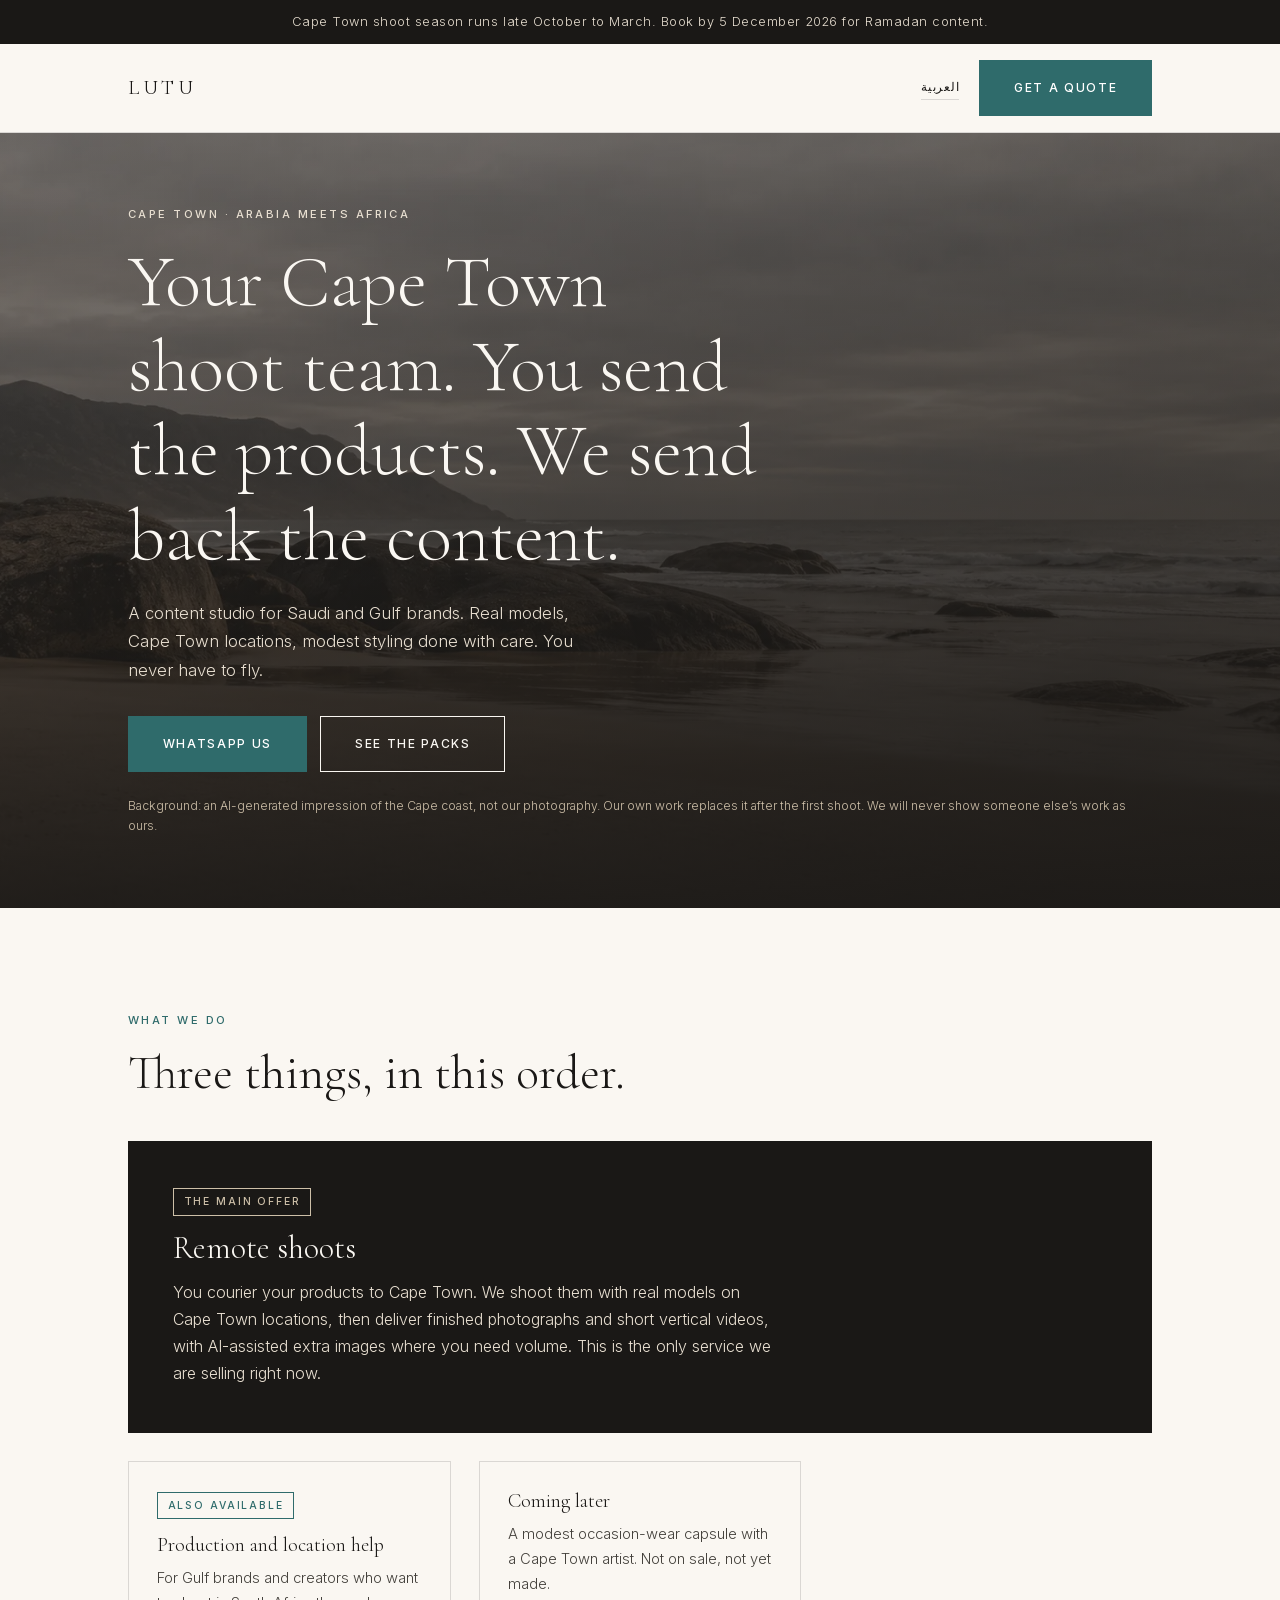
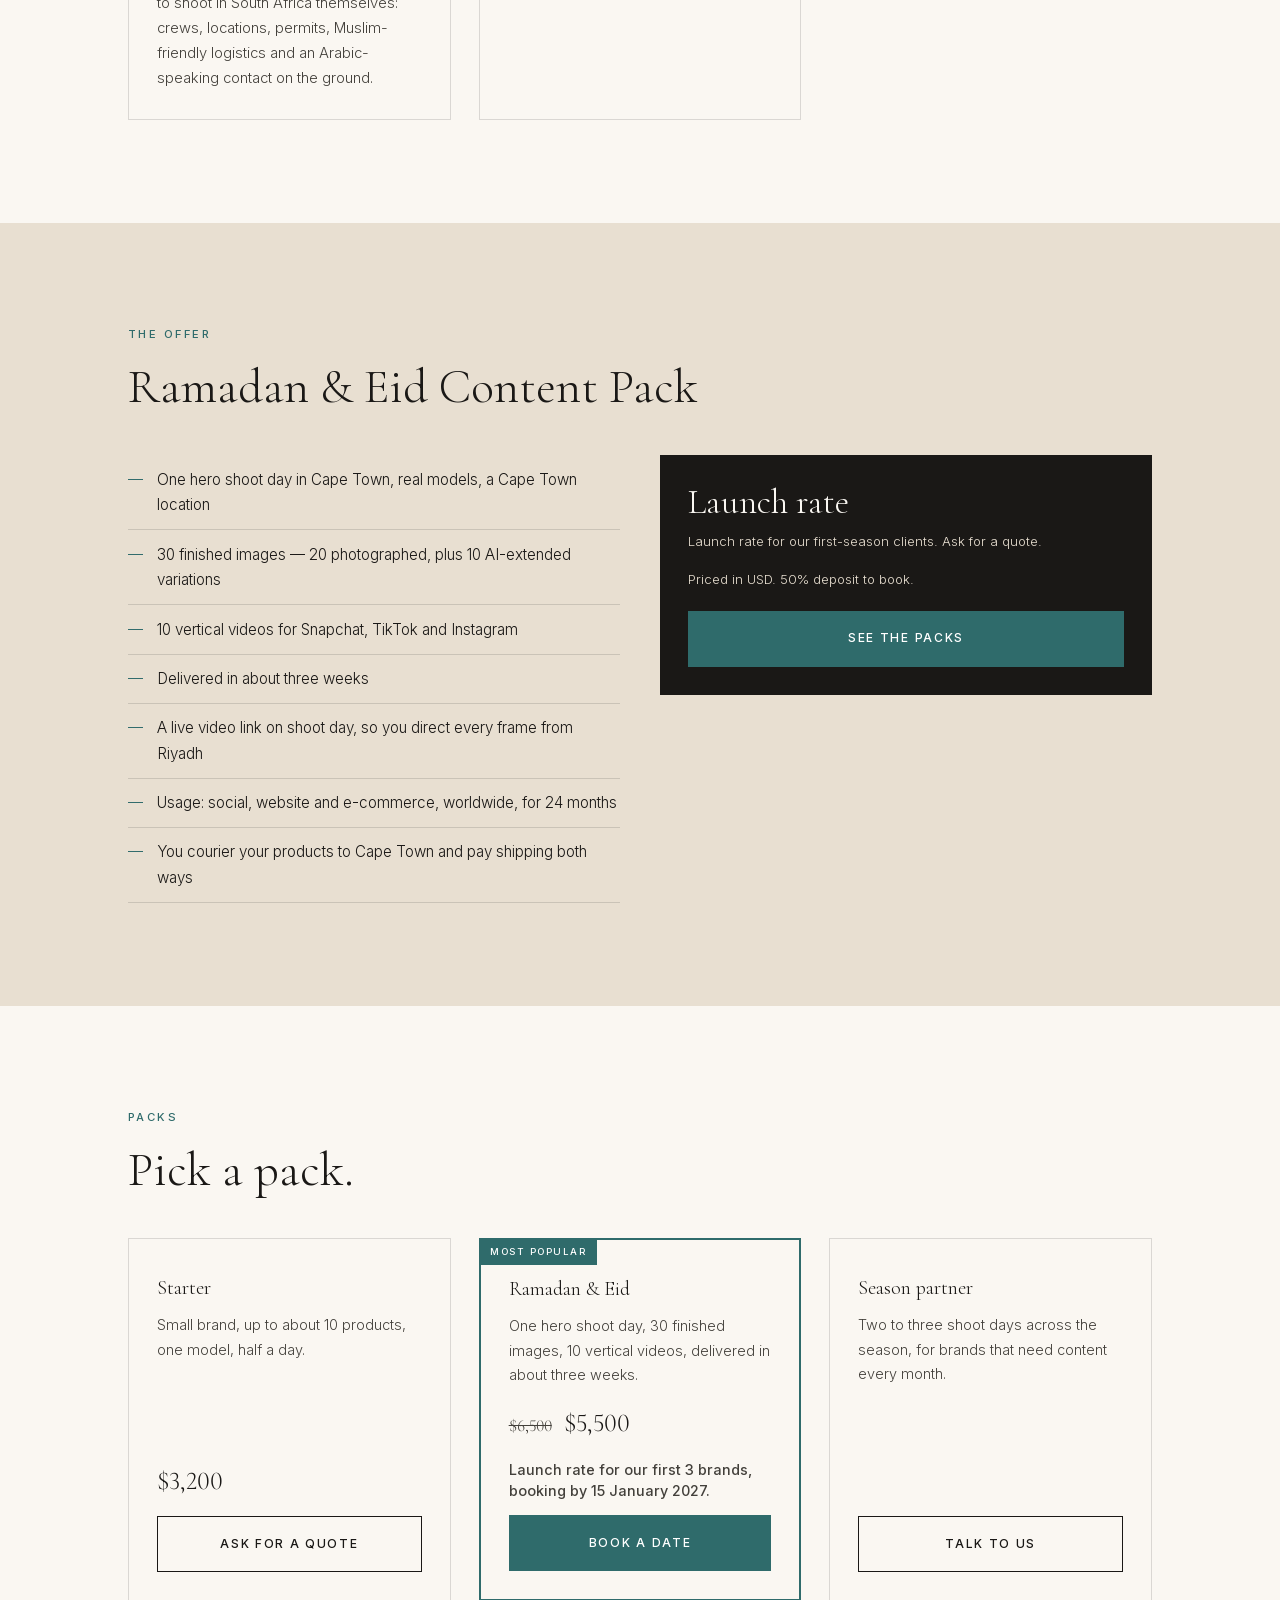
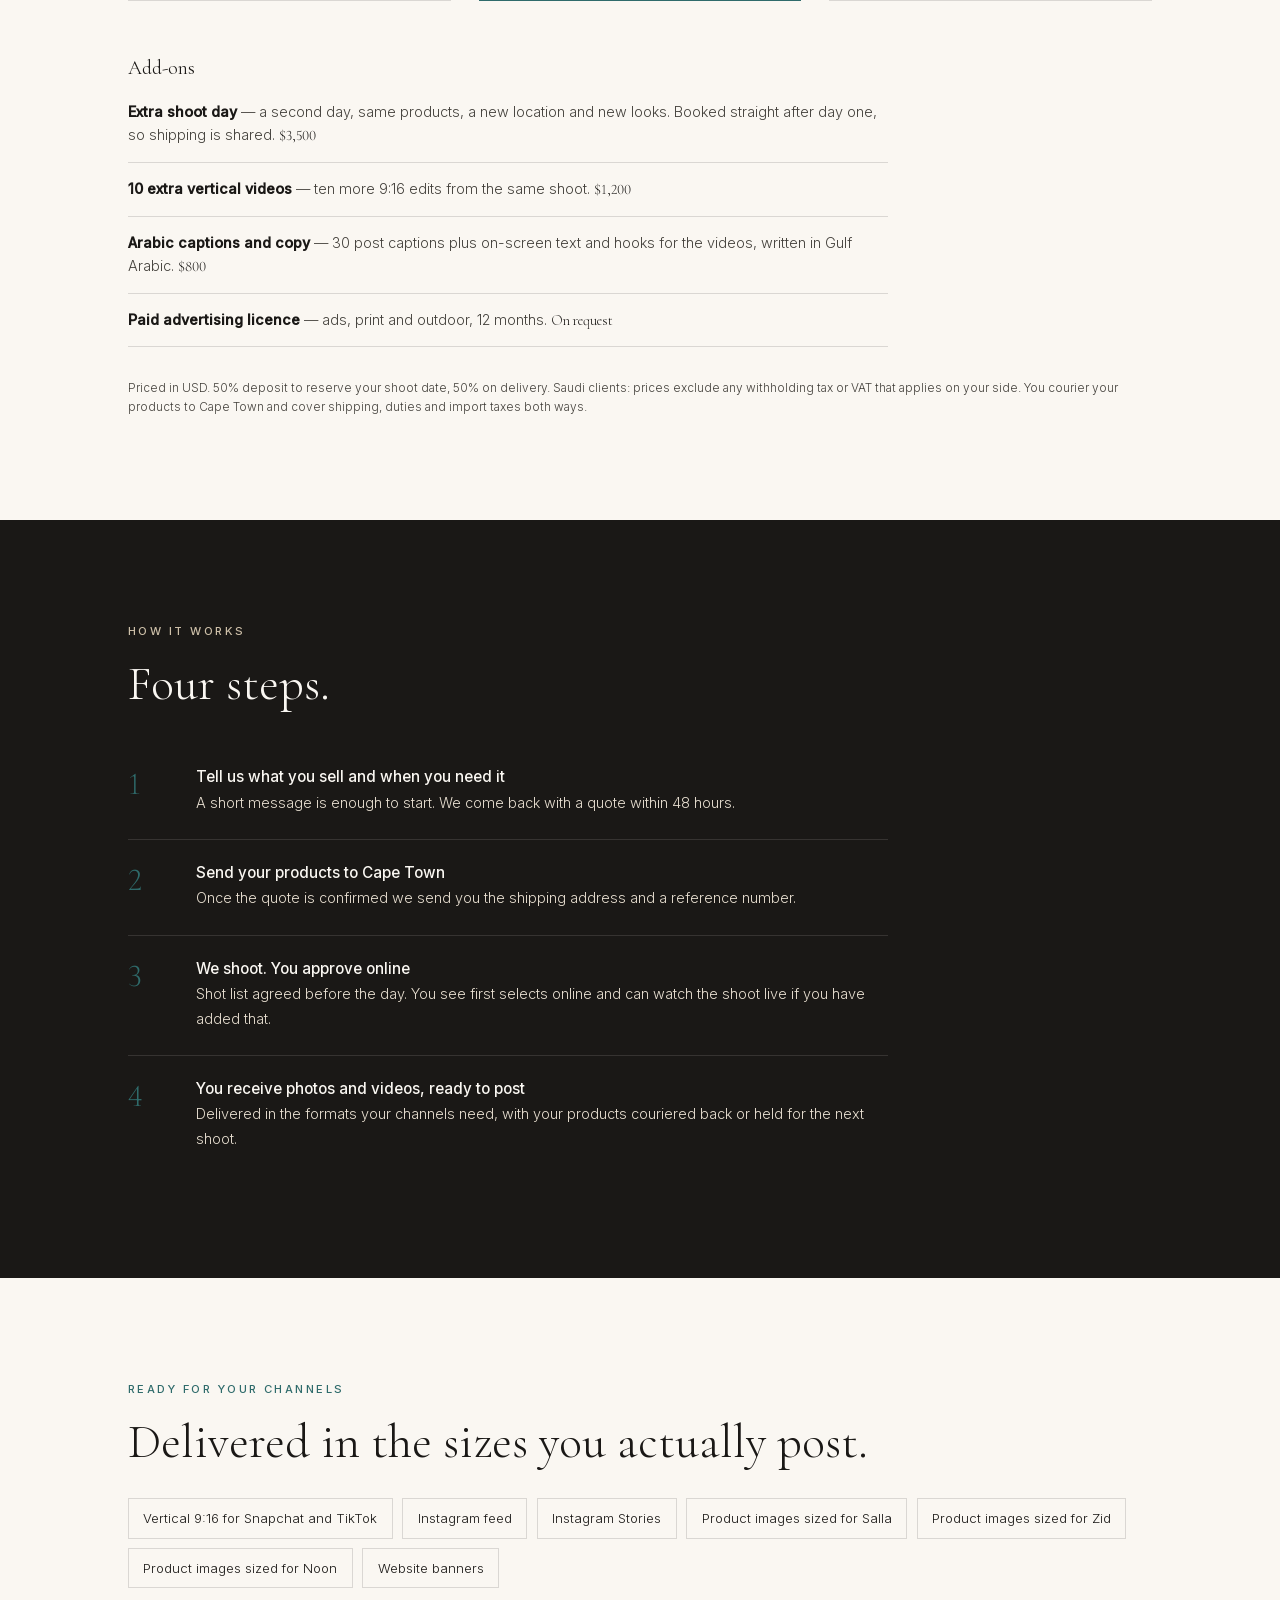
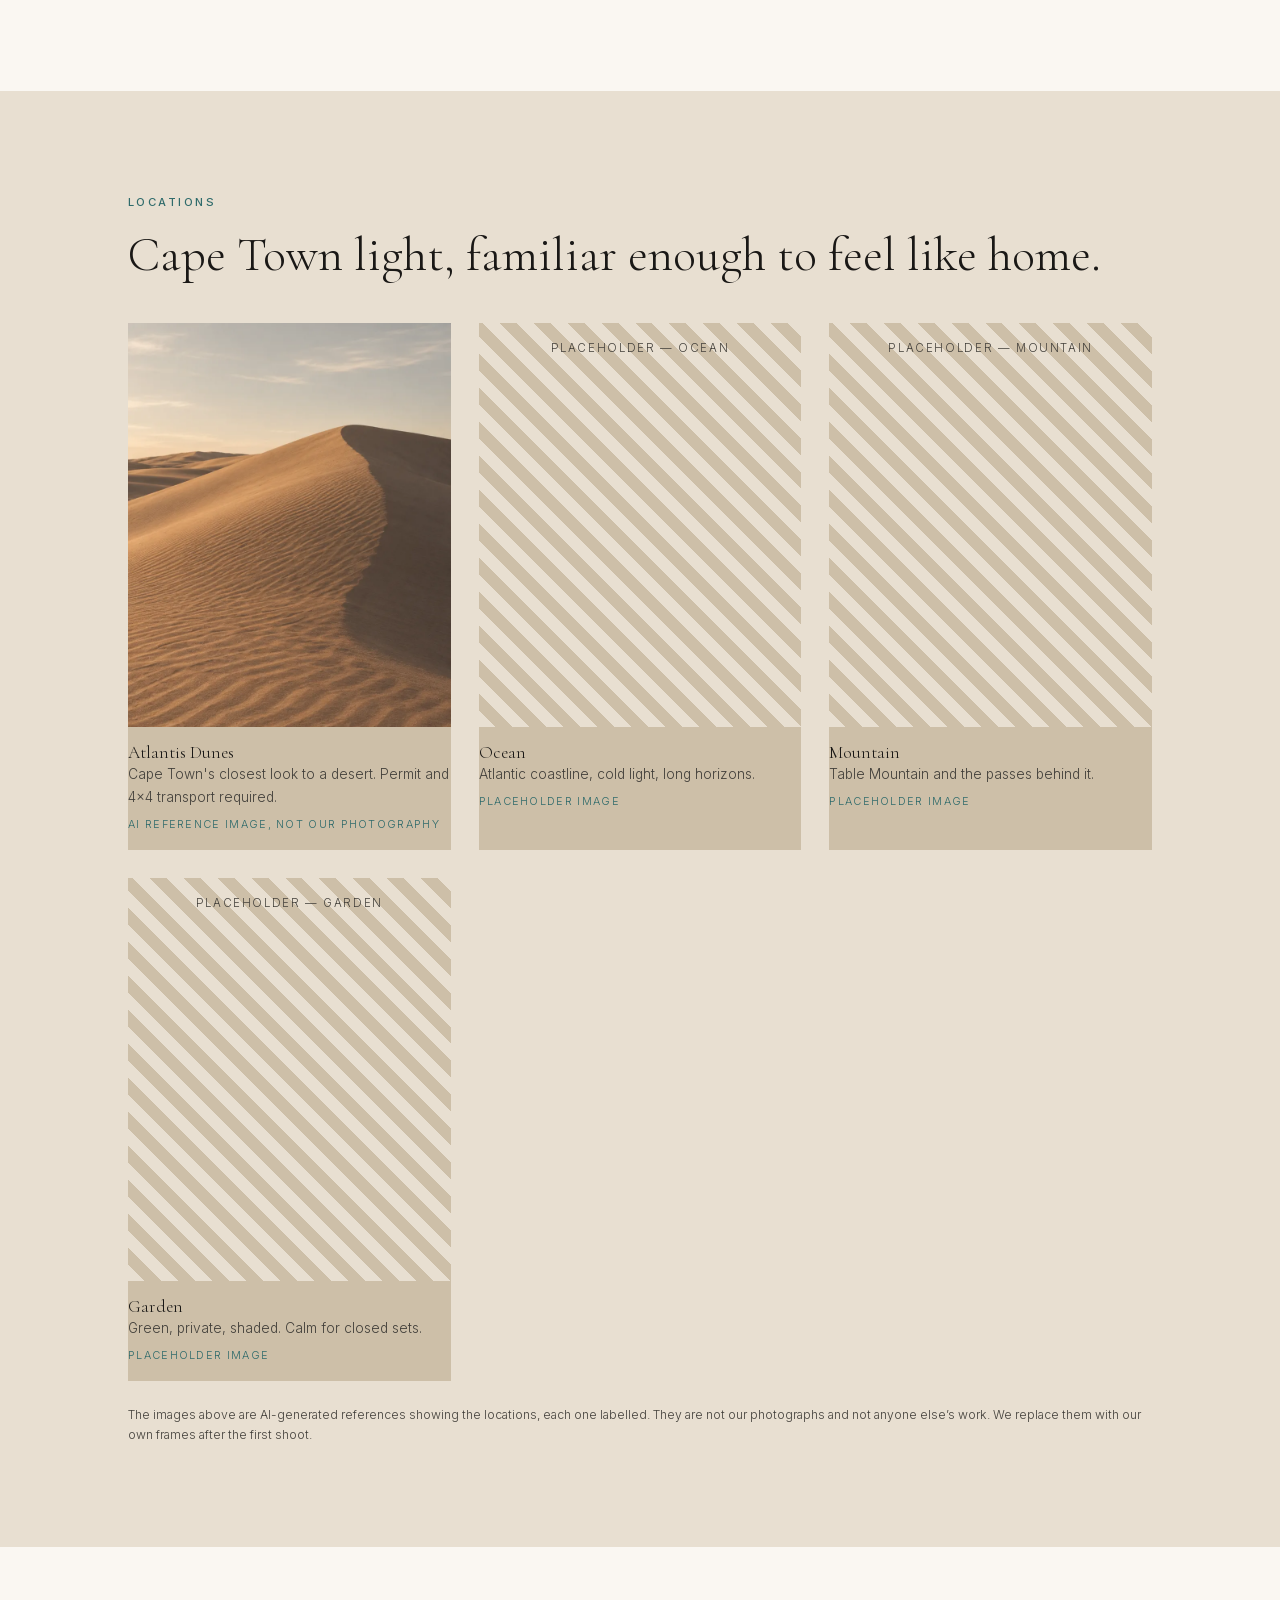
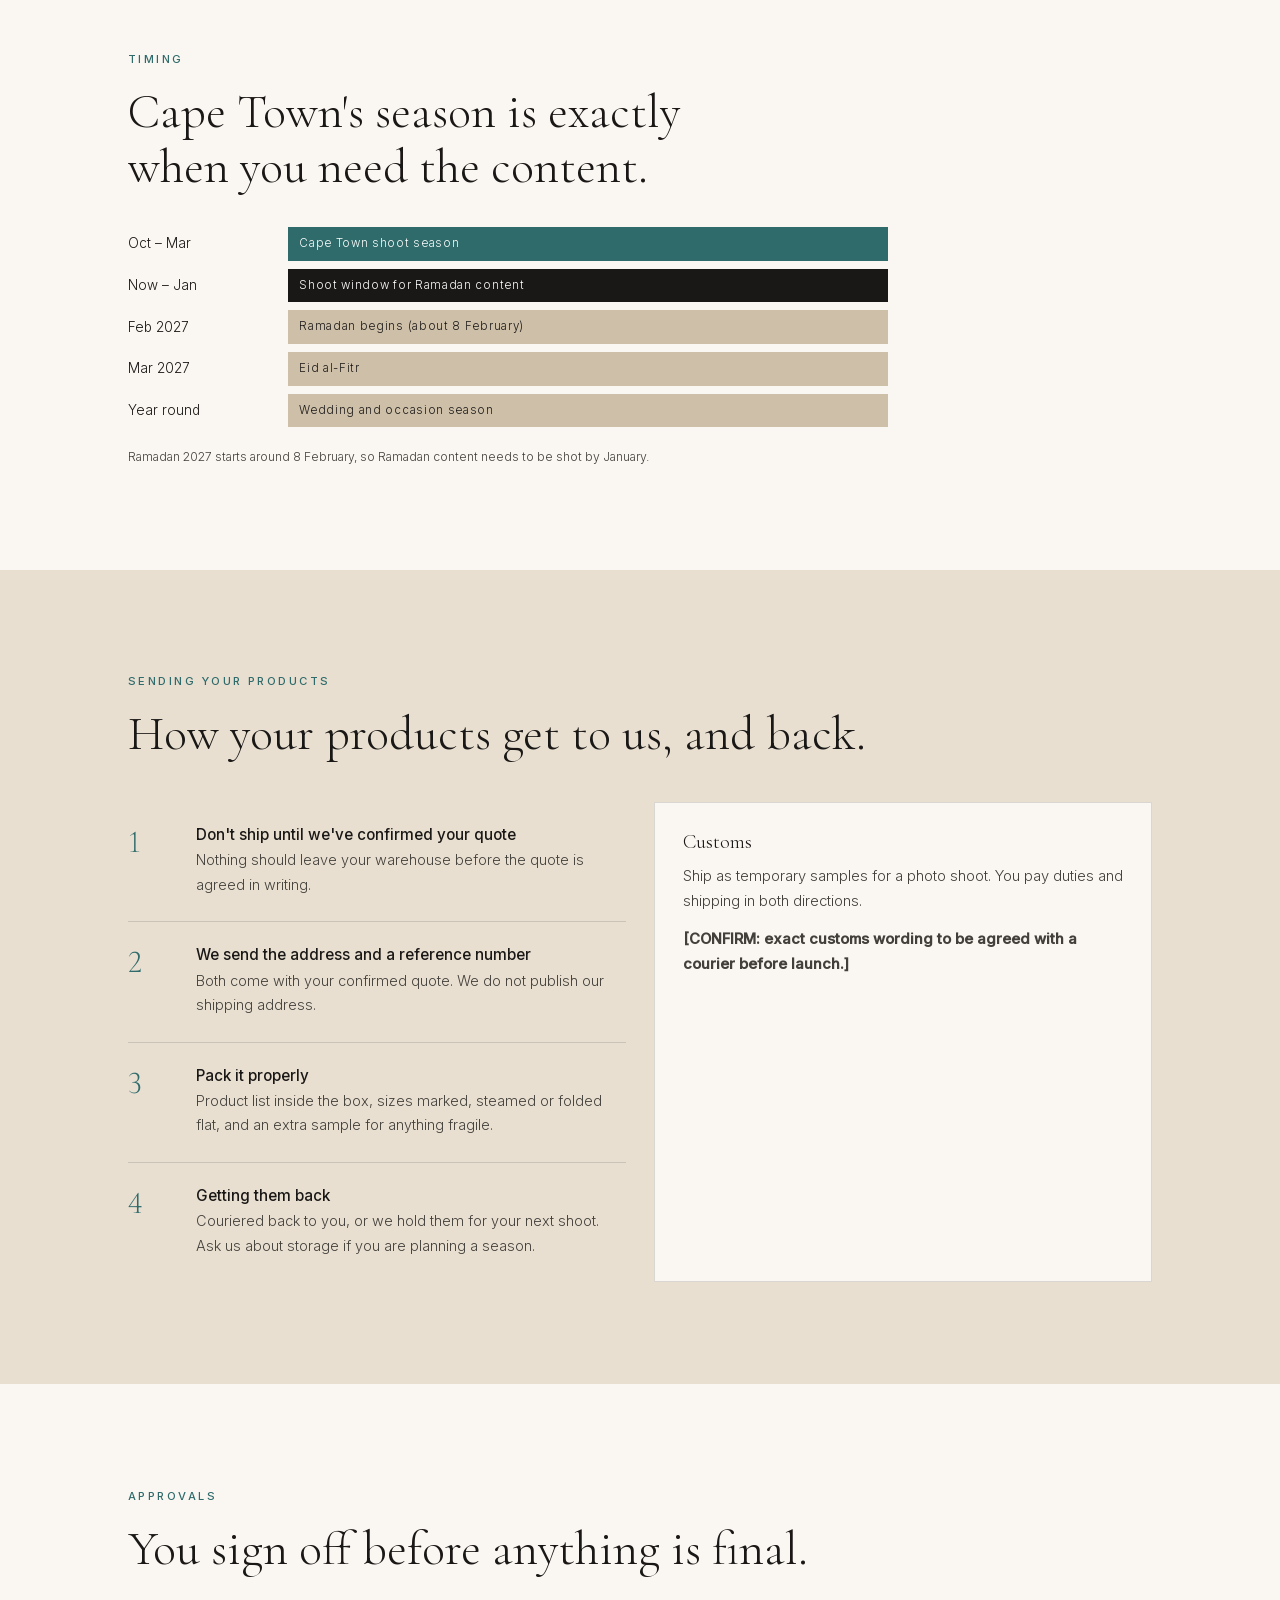
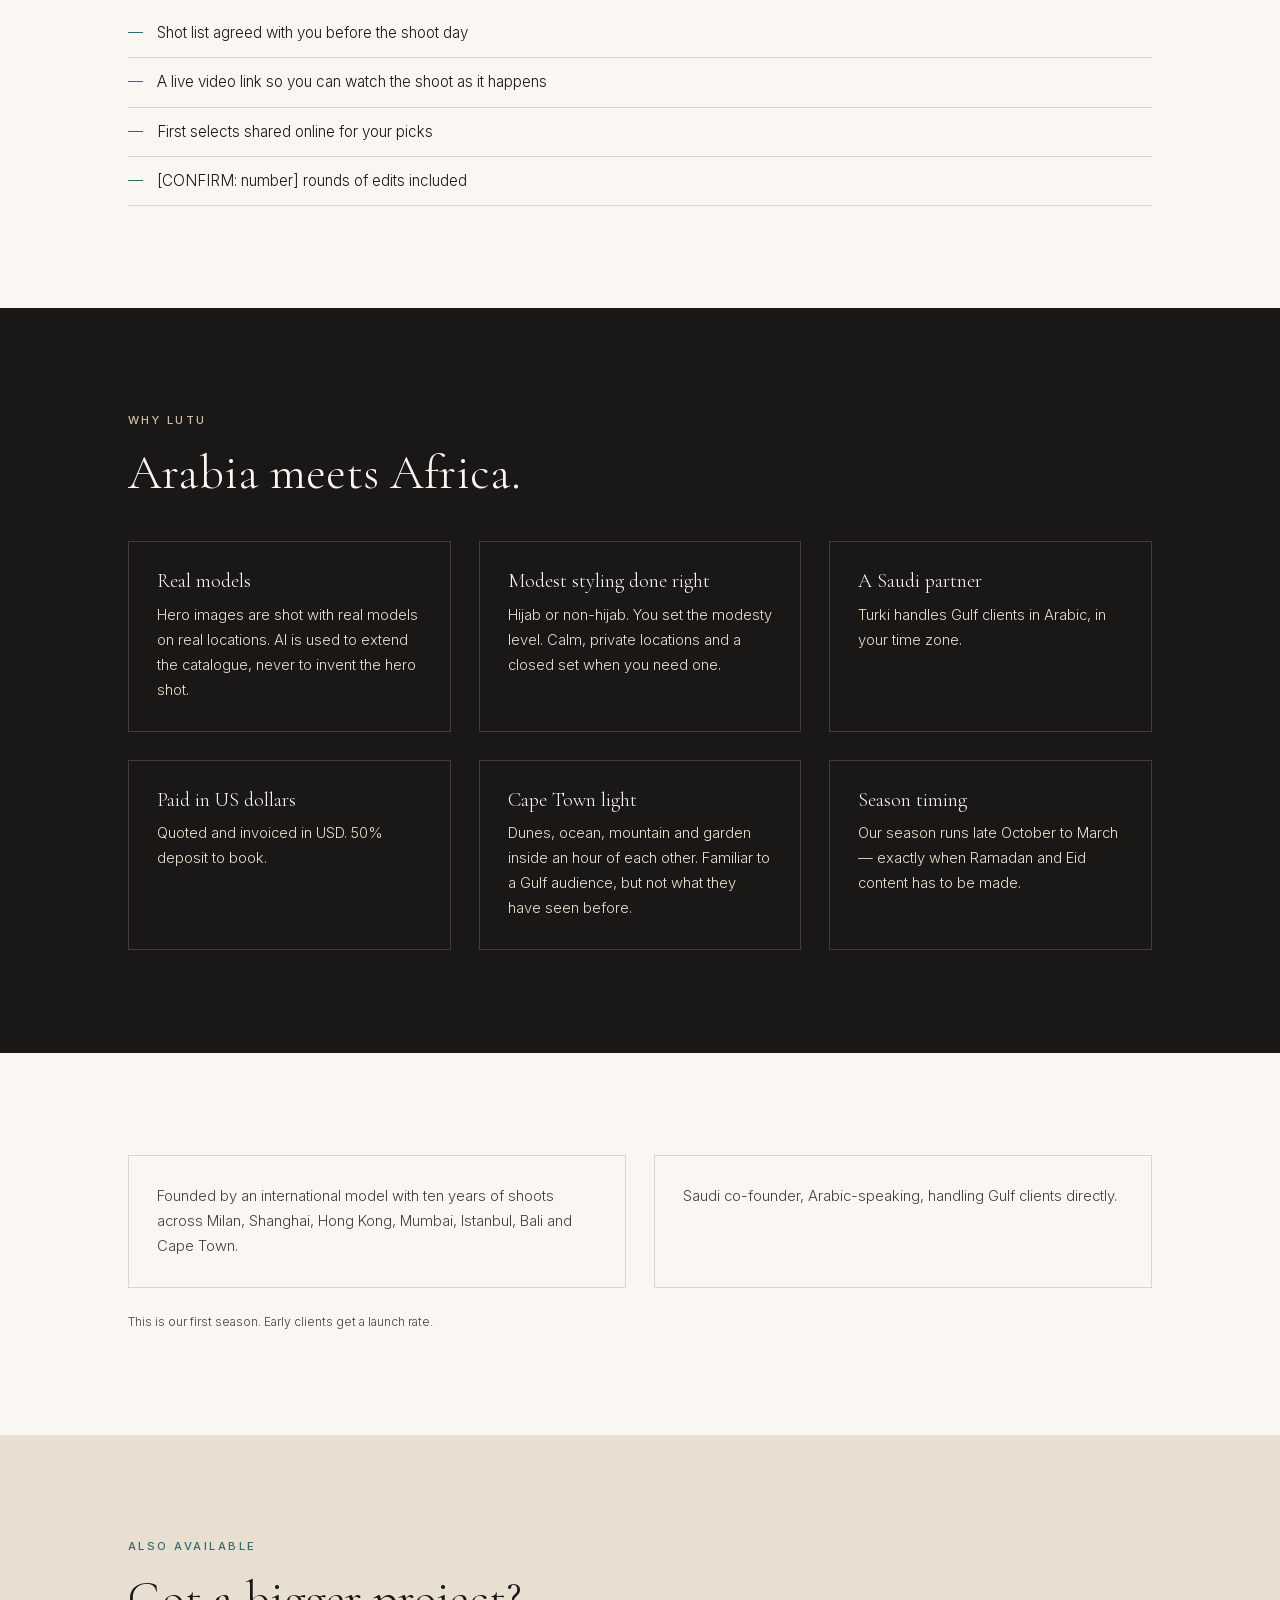
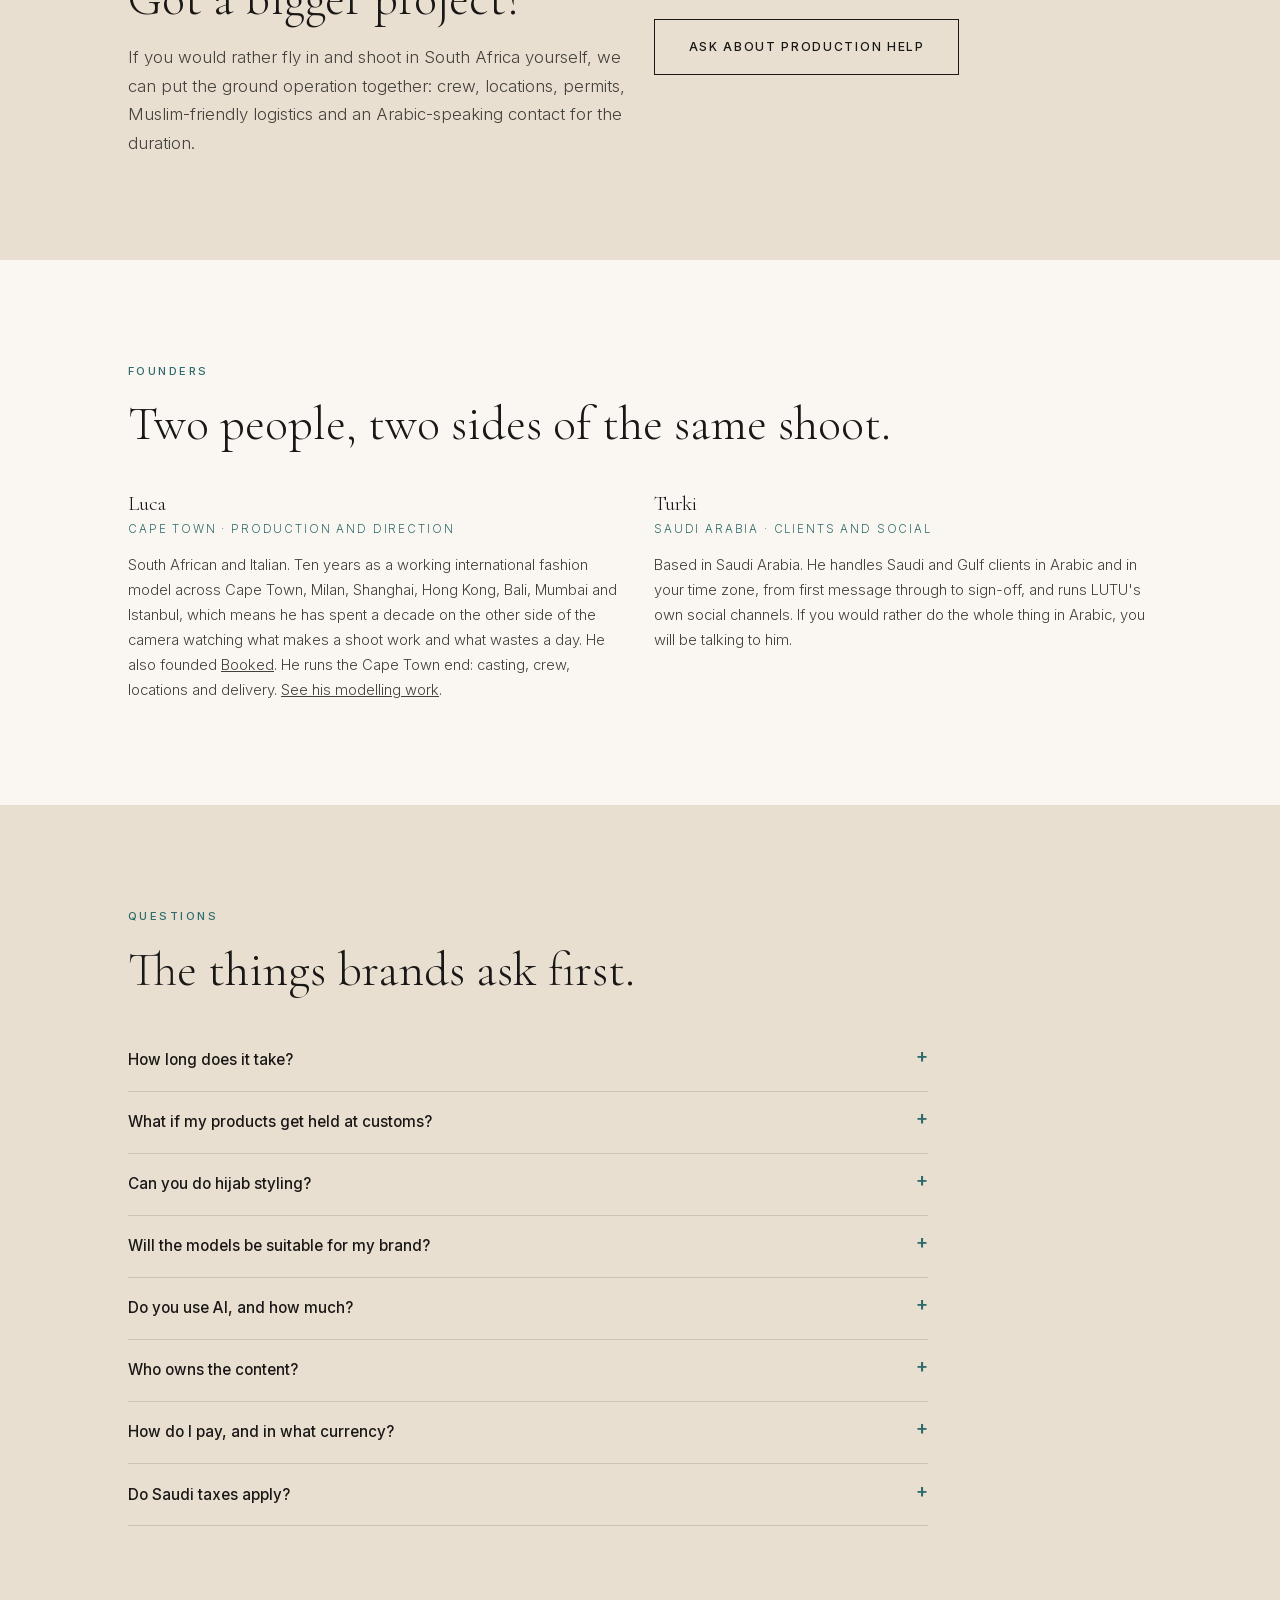
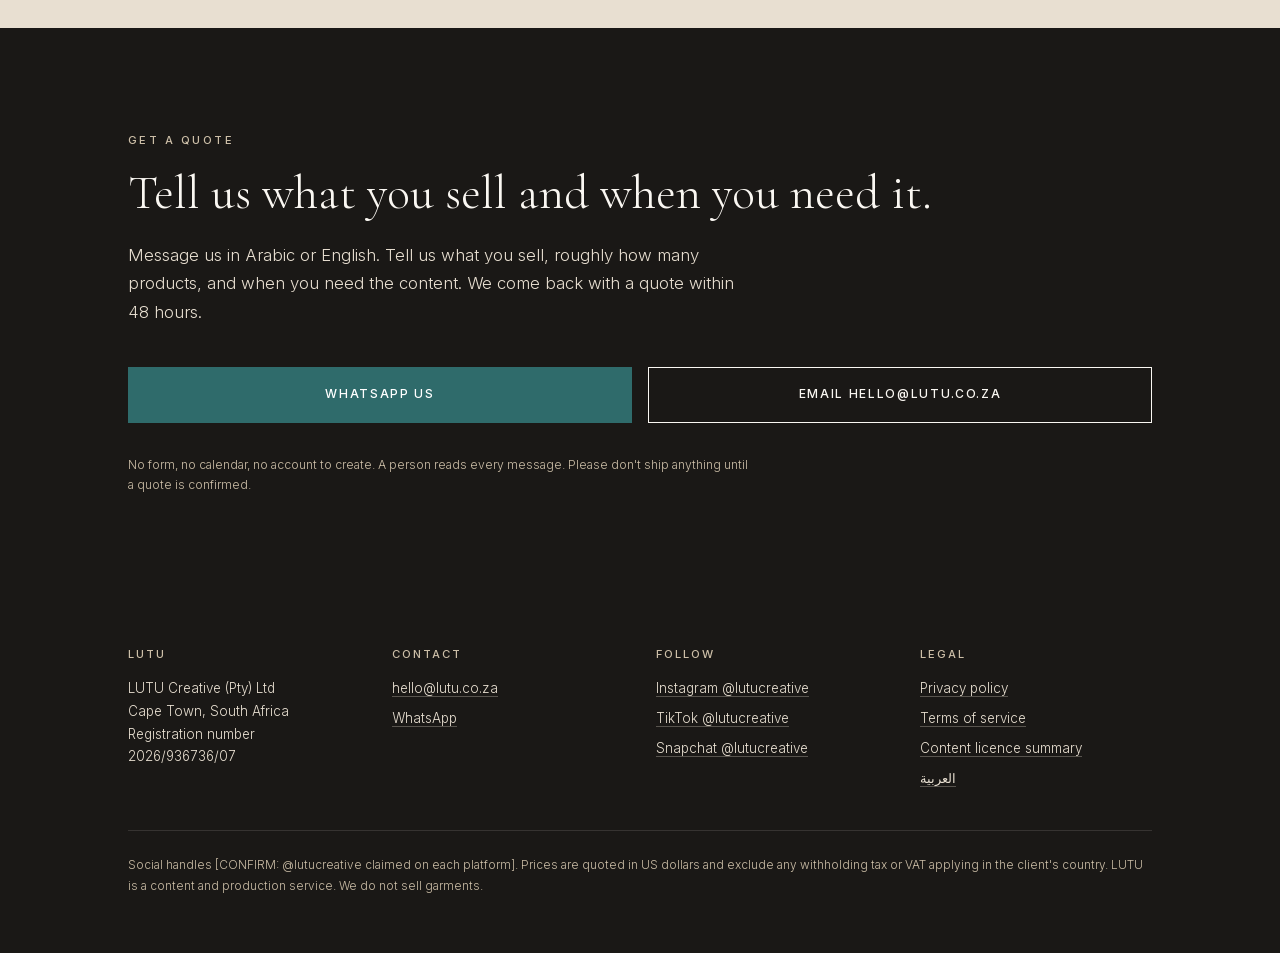
==== commit 4d594dbc: "Add hero, location and share-card images Three AI-generated reference images, converted to WebP and " ====
--- a/index.html
+++ b/index.html
@@ -16,7 +16,12 @@
 <meta property="og:site_name" content="LUTU">
 <meta property="og:title" content="LUTU — Cape Town content studio for Saudi and Gulf brands">
 <meta property="og:description" content="You send the products. We send back the content. Shot in Cape Town with real models, delivered in about three weeks.">
+<meta property="og:image" content="https://lutu.co.za/assets/share-card.webp">
+<meta property="og:image:width" content="1200">
+<meta property="og:image:height" content="630">
+<meta property="og:image:alt" content="Wind-sculpted sand dunes outside Cape Town at golden hour, with Table Mountain on the horizon.">
 <meta name="twitter:card" content="summary_large_image">
+<meta name="twitter:image" content="https://lutu.co.za/assets/share-card.webp">
 <meta name="twitter:title" content="LUTU — Cape Town content studio for Saudi and Gulf brands">
 <meta name="twitter:description" content="You send the products. We send back the content.">
 <meta name="robots" content="index,follow">
@@ -45,8 +50,11 @@
 
 <!-- 1 ─ HERO -->
 <section class="hero">
-  <div class="hero__media" aria-hidden="true"
-       style="background:linear-gradient(160deg,#CDBFA8 0%,#8E8676 45%,#2E2A26 100%)"></div>
+  <div class="hero__media" aria-hidden="true">
+    <img src="/assets/hero-coast.webp"
+         srcset="/assets/hero-coast-900.webp 900w, /assets/hero-coast.webp 1600w"
+         sizes="100vw" width="1600" height="900" alt="" fetchpriority="high" decoding="async">
+  </div>
   <div class="wrap hero__inner">
     <span class="eyebrow" style="color:#E8DFD1">Cape Town · Arabia meets Africa</span>
     <h1>Your Cape Town shoot team. You send the products. We send back the content.</h1>
@@ -55,7 +63,7 @@
       <a class="btn btn--primary" data-where="hero" href="https://wa.me/27824617739?text=Hi%20LUTU%2C%20I%27d%20like%20a%20quote%20for%20a%20shoot">WhatsApp us</a>
       <a class="btn btn--ghost" href="#packs" style="color:#FAF7F2;border-color:#FAF7F2">See the packs</a>
     </div>
-    <p class="fine" style="margin-top:1.5rem;color:#CDBFA8">Placeholder — hero photograph to come. No stock imagery and no borrowed work.</p>
+    <p class="fine" style="margin-top:1.5rem;color:#CDBFA8">Background: an AI-generated impression of the Cape coast, not our photography. Our own work replaces it after the first shoot. We will never show someone else&rsquo;s work as ours.</p>
   </div>
 </section>
 
@@ -192,12 +200,12 @@
     <span class="eyebrow">Locations</span>
     <h2>Cape Town light, familiar enough to feel like home.</h2>
     <div class="grid grid--3" style="margin-top:2.5rem">
-      <article class="loc"><div class="ph">Placeholder — Atlantis Dunes</div><div class="loc__body"><h3>Atlantis Dunes</h3><p>Cape Town's closest look to a desert. Permit and 4x4 transport required.</p><span class="ph-label">Placeholder image</span></div></article>
+      <article class="loc"><img class="loc__img" src="/assets/loc-dunes.webp" width="800" height="1200" loading="lazy" decoding="async" alt="A curved dune crest in low afternoon light, ripple texture across the sand."><div class="loc__body"><h3>Atlantis Dunes</h3><p>Cape Town&#39;s closest look to a desert. Permit and 4x4 transport required.</p><span class="ph-label">AI reference image, not our photography</span></div></article>
       <article class="loc"><div class="ph">Placeholder — Ocean</div><div class="loc__body"><h3>Ocean</h3><p>Atlantic coastline, cold light, long horizons.</p><span class="ph-label">Placeholder image</span></div></article>
       <article class="loc"><div class="ph">Placeholder — Mountain</div><div class="loc__body"><h3>Mountain</h3><p>Table Mountain and the passes behind it.</p><span class="ph-label">Placeholder image</span></div></article>
       <article class="loc"><div class="ph">Placeholder — Garden</div><div class="loc__body"><h3>Garden</h3><p>Green, private, shaded. Calm for closed sets.</p><span class="ph-label">Placeholder image</span></div></article>
     </div>
-    <p class="fine" style="margin-top:1.5rem">Every image above is a labelled placeholder. We will not show work that is not ours.</p>
+    <p class="fine" style="margin-top:1.5rem">The images above are AI-generated references showing the locations, each one labelled. They are not our photographs and not anyone else&rsquo;s work. We replace them with our own frames after the first shoot.</p>
   </div>
 </section>
 
--- a/css/style.css
+++ b/css/style.css
@@ -94,6 +94,8 @@
 .hero{position:relative;min-height:clamp(520px,82svh,760px);display:flex;align-items:flex-end;background:var(--sand-deep)}
 .hero__media{position:absolute;inset:0;overflow:hidden}
 .hero__media img{width:100%;height:100%;object-fit:cover}
+/* scrim: keeps white hero type legible over a pale photograph */
+.hero__media::after{content:"";position:absolute;inset:0;background:linear-gradient(160deg,rgba(26,24,22,.35) 0%,rgba(26,24,22,.55) 45%,rgba(26,24,22,.8) 100%)}
 .hero::after{content:'';position:absolute;inset:0;background:linear-gradient(to top,rgba(26,24,22,.88) 0%,rgba(26,24,22,.45) 45%,rgba(26,24,22,.2) 100%)}
 .hero__inner{position:relative;z-index:1;color:var(--offwhite);padding-block:clamp(2.5rem,6vw,4.5rem);width:100%}
 .hero h1{color:var(--offwhite);max-width:18ch;margin-bottom:1.25rem}
@@ -161,7 +163,7 @@
 
 /* ---------- locations ---------- */
 .loc{position:relative;overflow:hidden;background:var(--sand-deep)}
-.loc img,.loc .ph{aspect-ratio:4/5;width:100%;object-fit:cover;display:block}
+.loc img,.loc .ph{aspect-ratio:4/5;width:100%;height:auto;object-fit:cover;display:block}
 .ph{display:grid;place-items:center;background:repeating-linear-gradient(45deg,var(--sand) 0 12px,var(--sand-deep) 12px 24px);color:var(--ink-soft);font-size:.72rem;letter-spacing:.14em;text-transform:uppercase;text-align:center;padding:1rem}
 [dir="rtl"] .ph{letter-spacing:0;font-size:.85rem}
 .loc__body{padding:1rem 0}
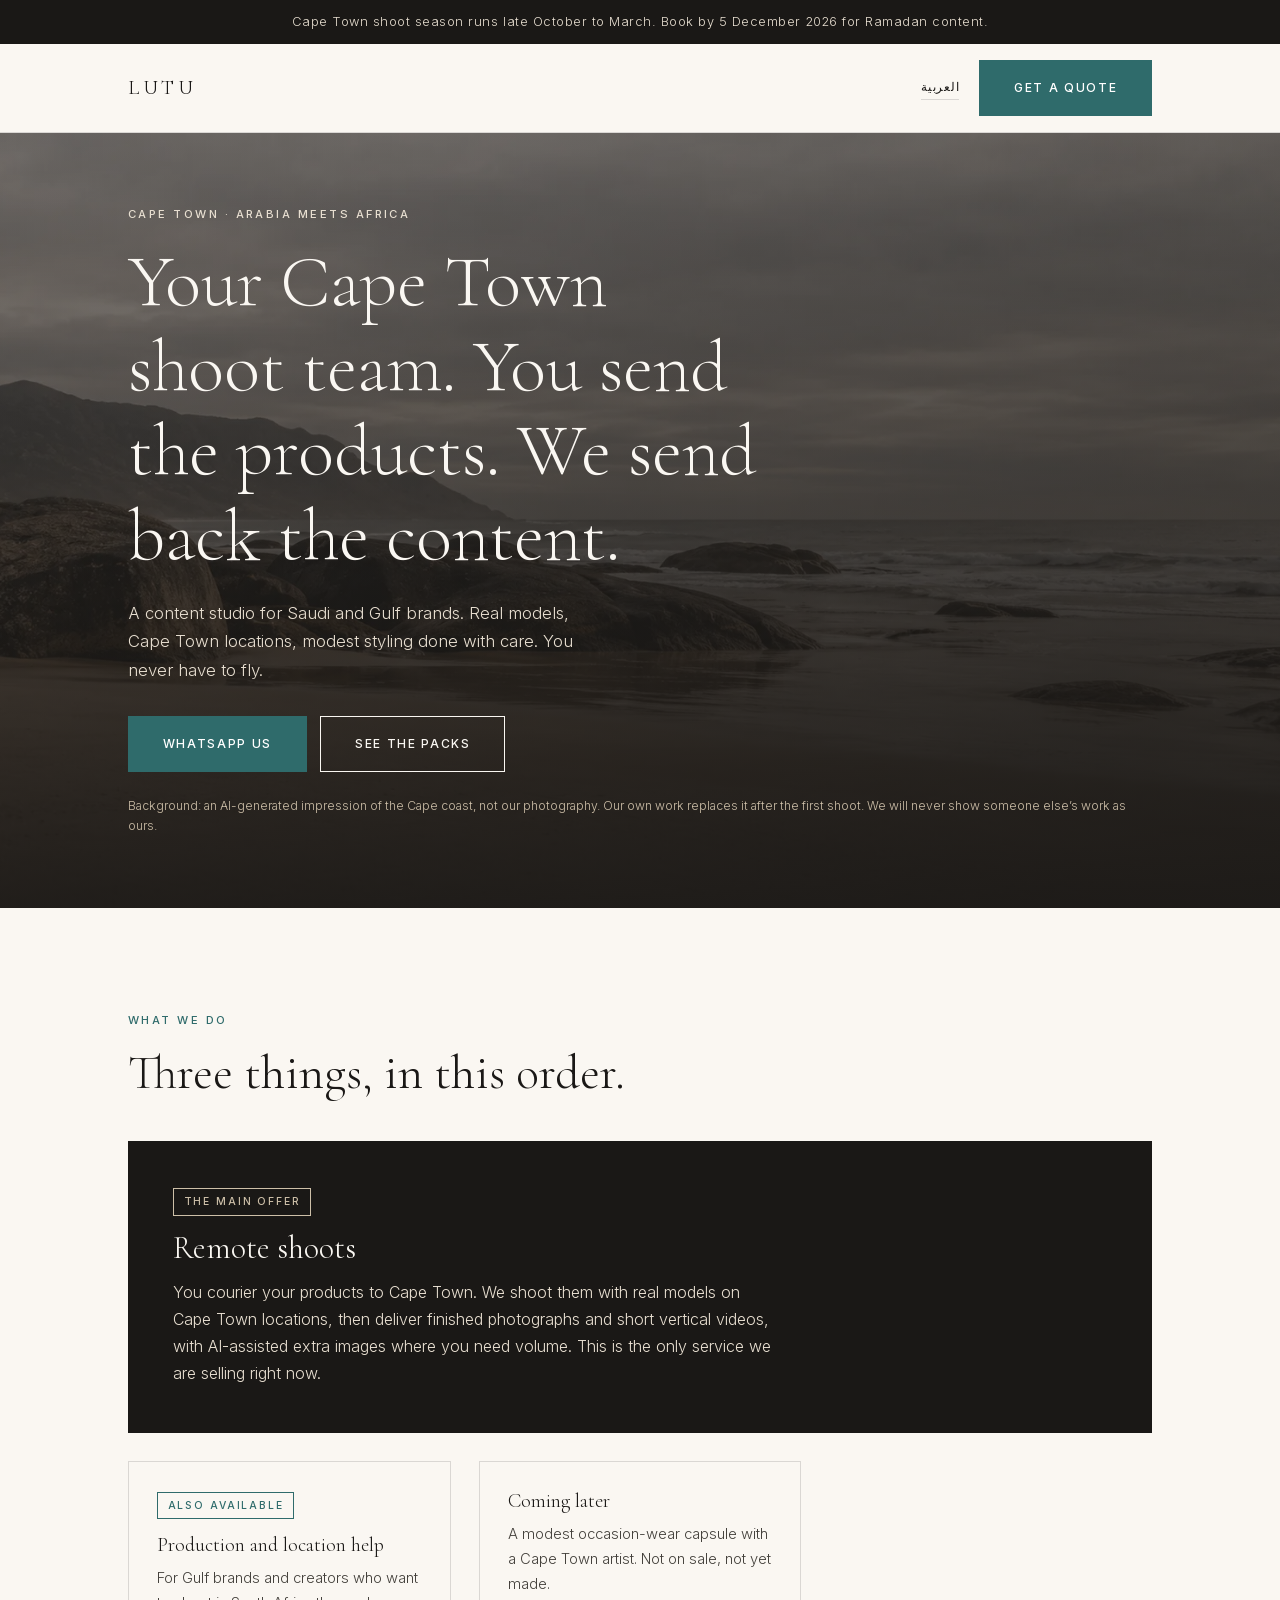
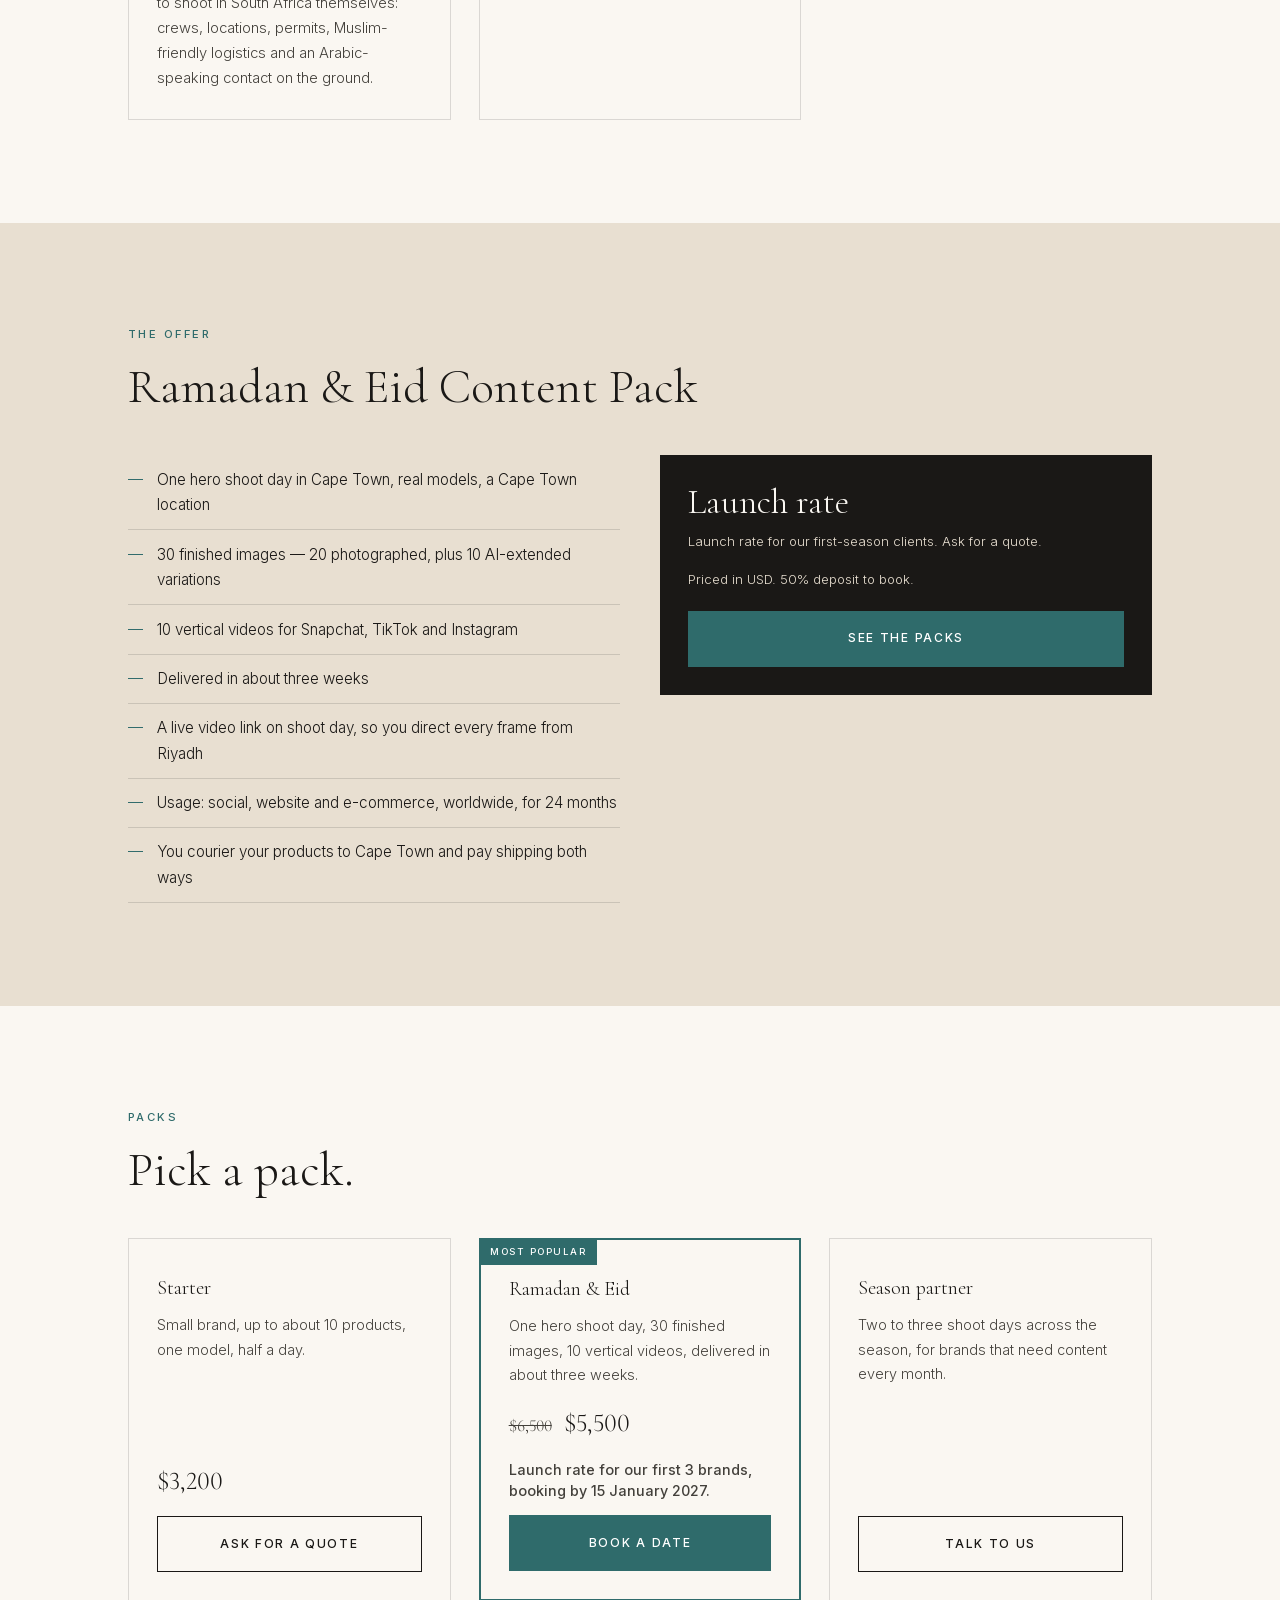
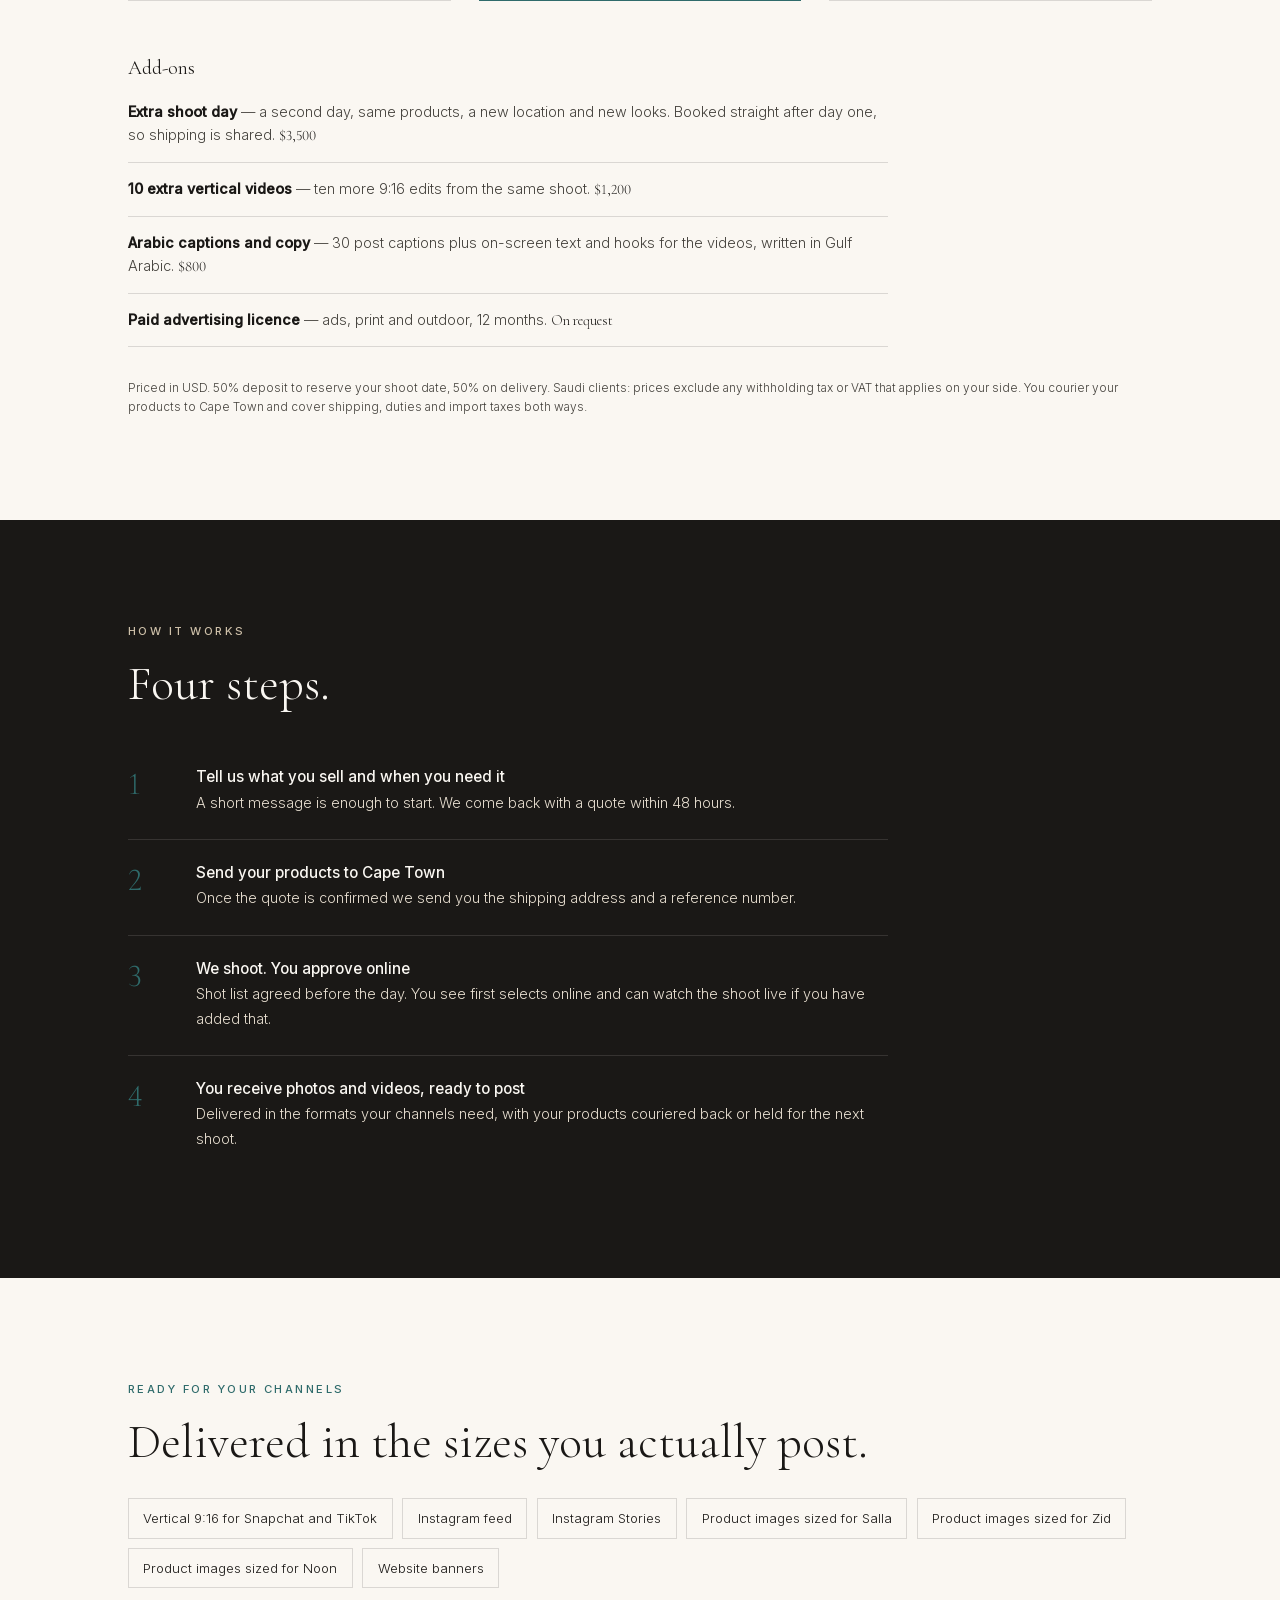
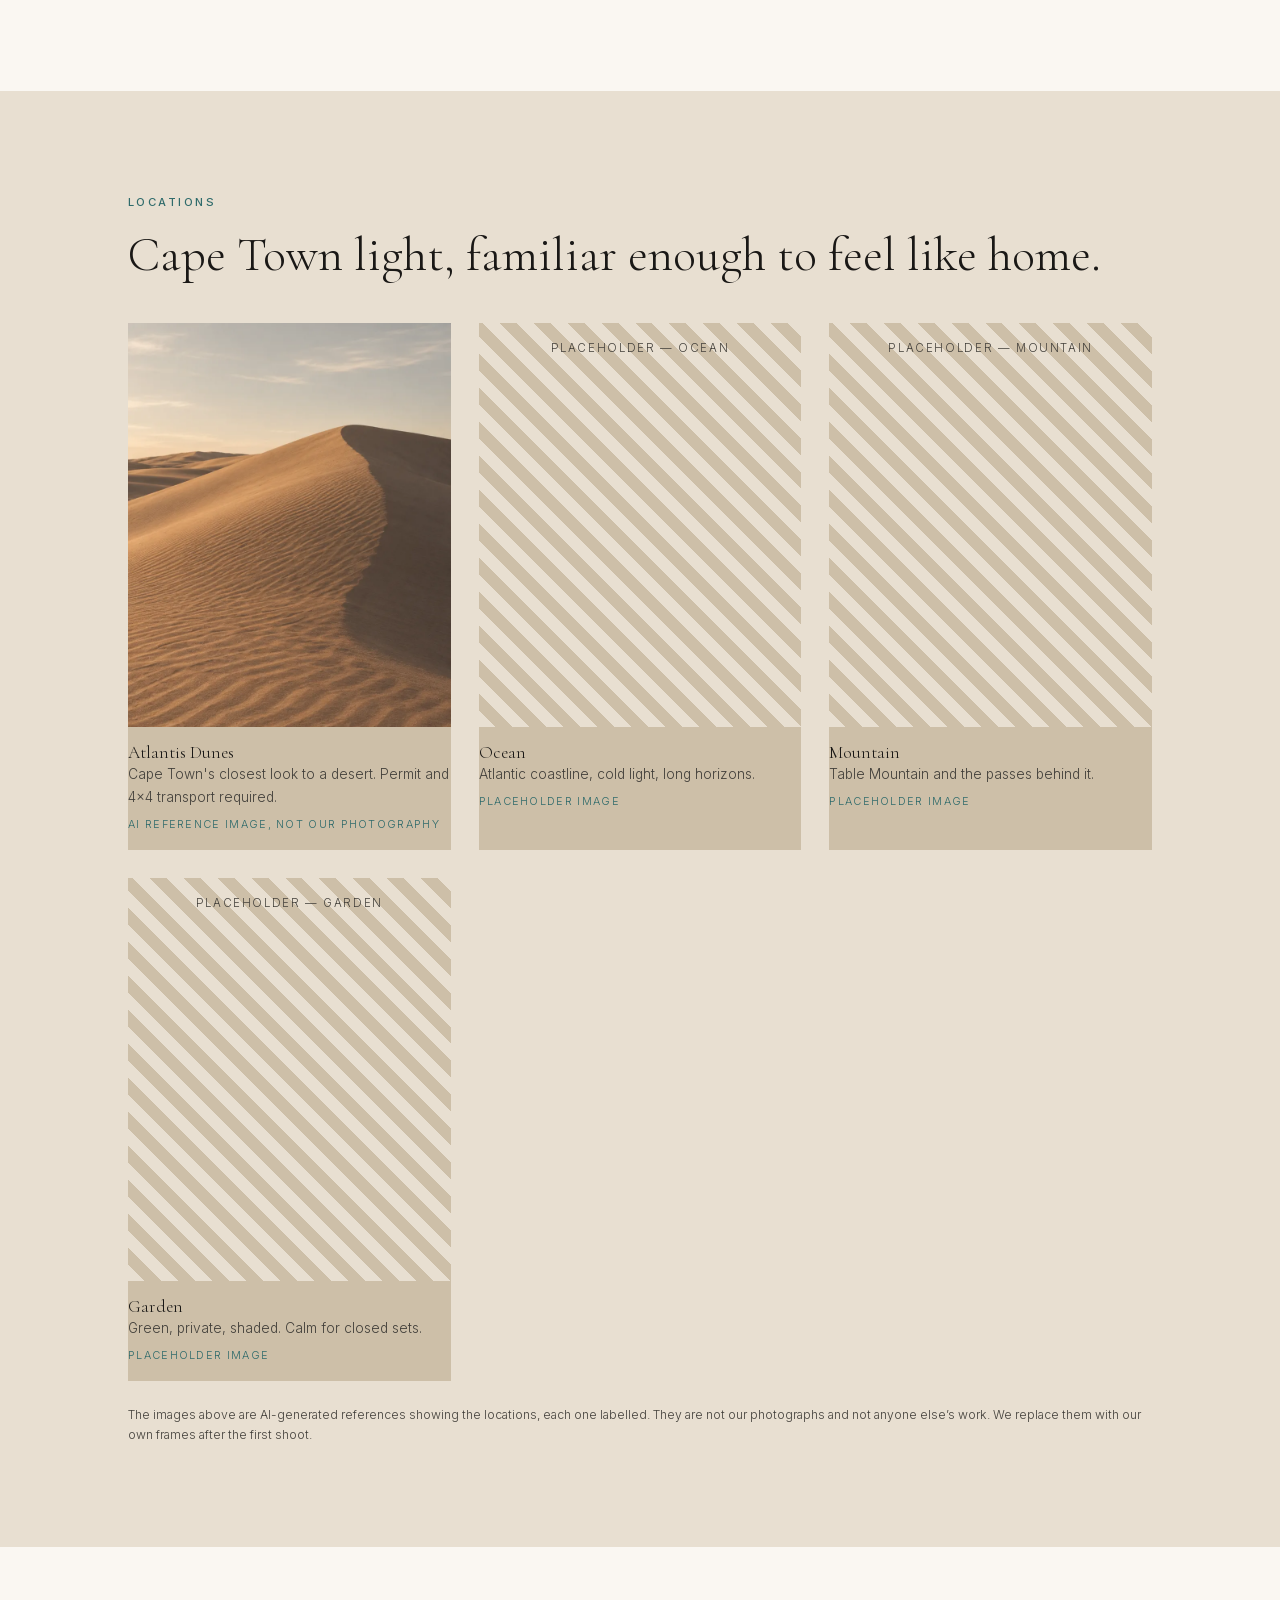
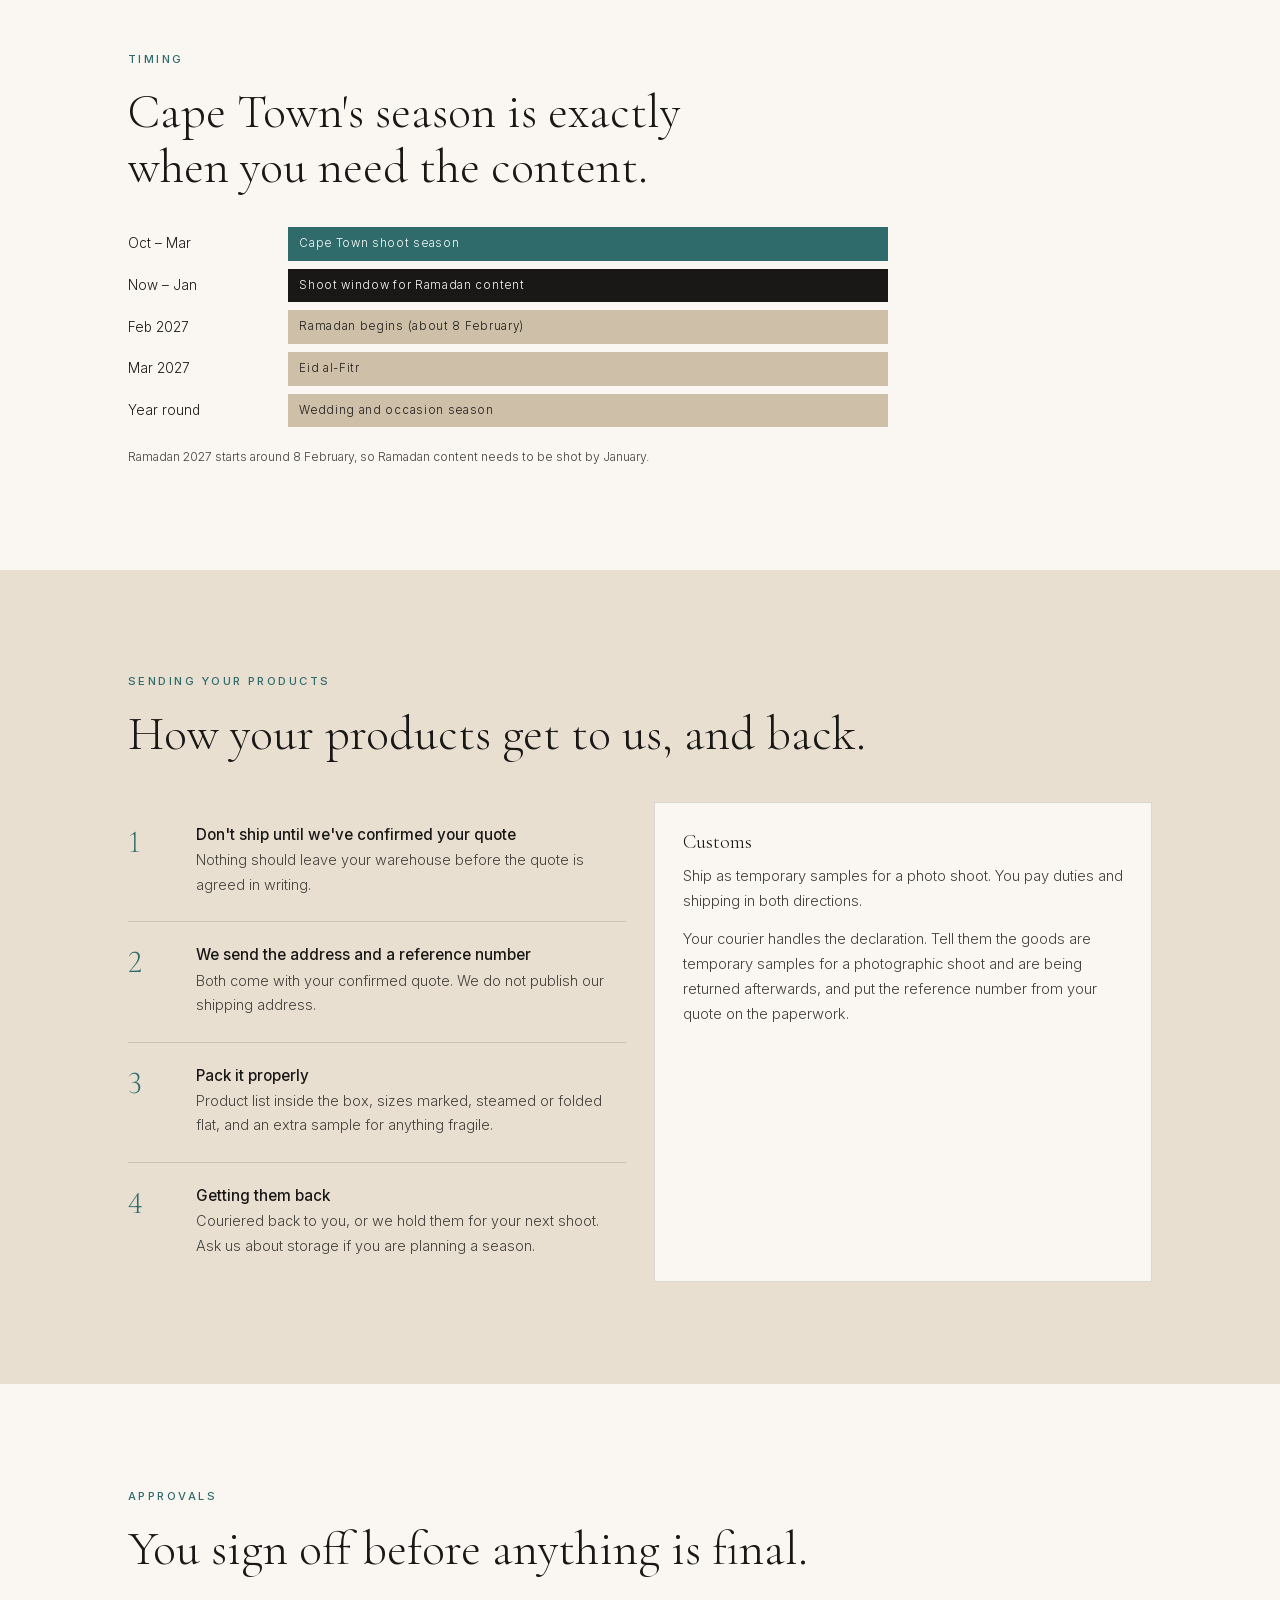
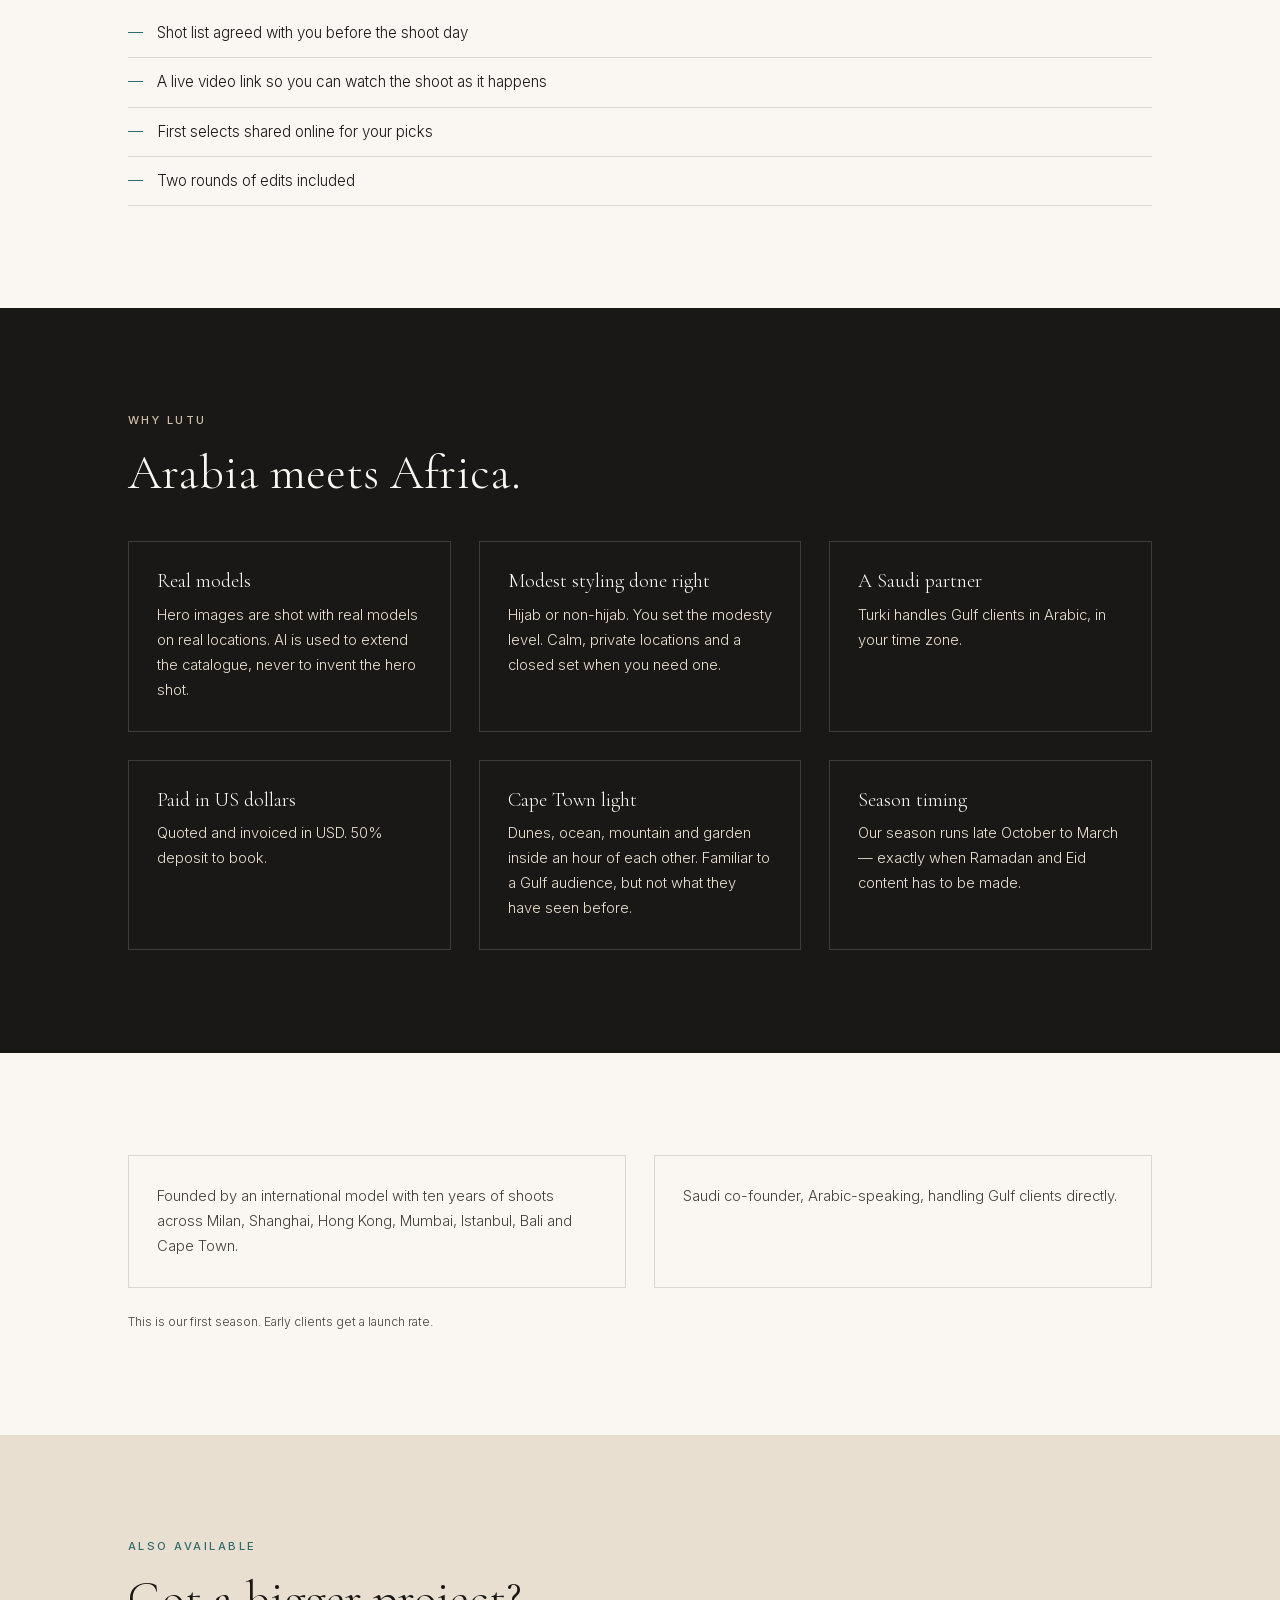
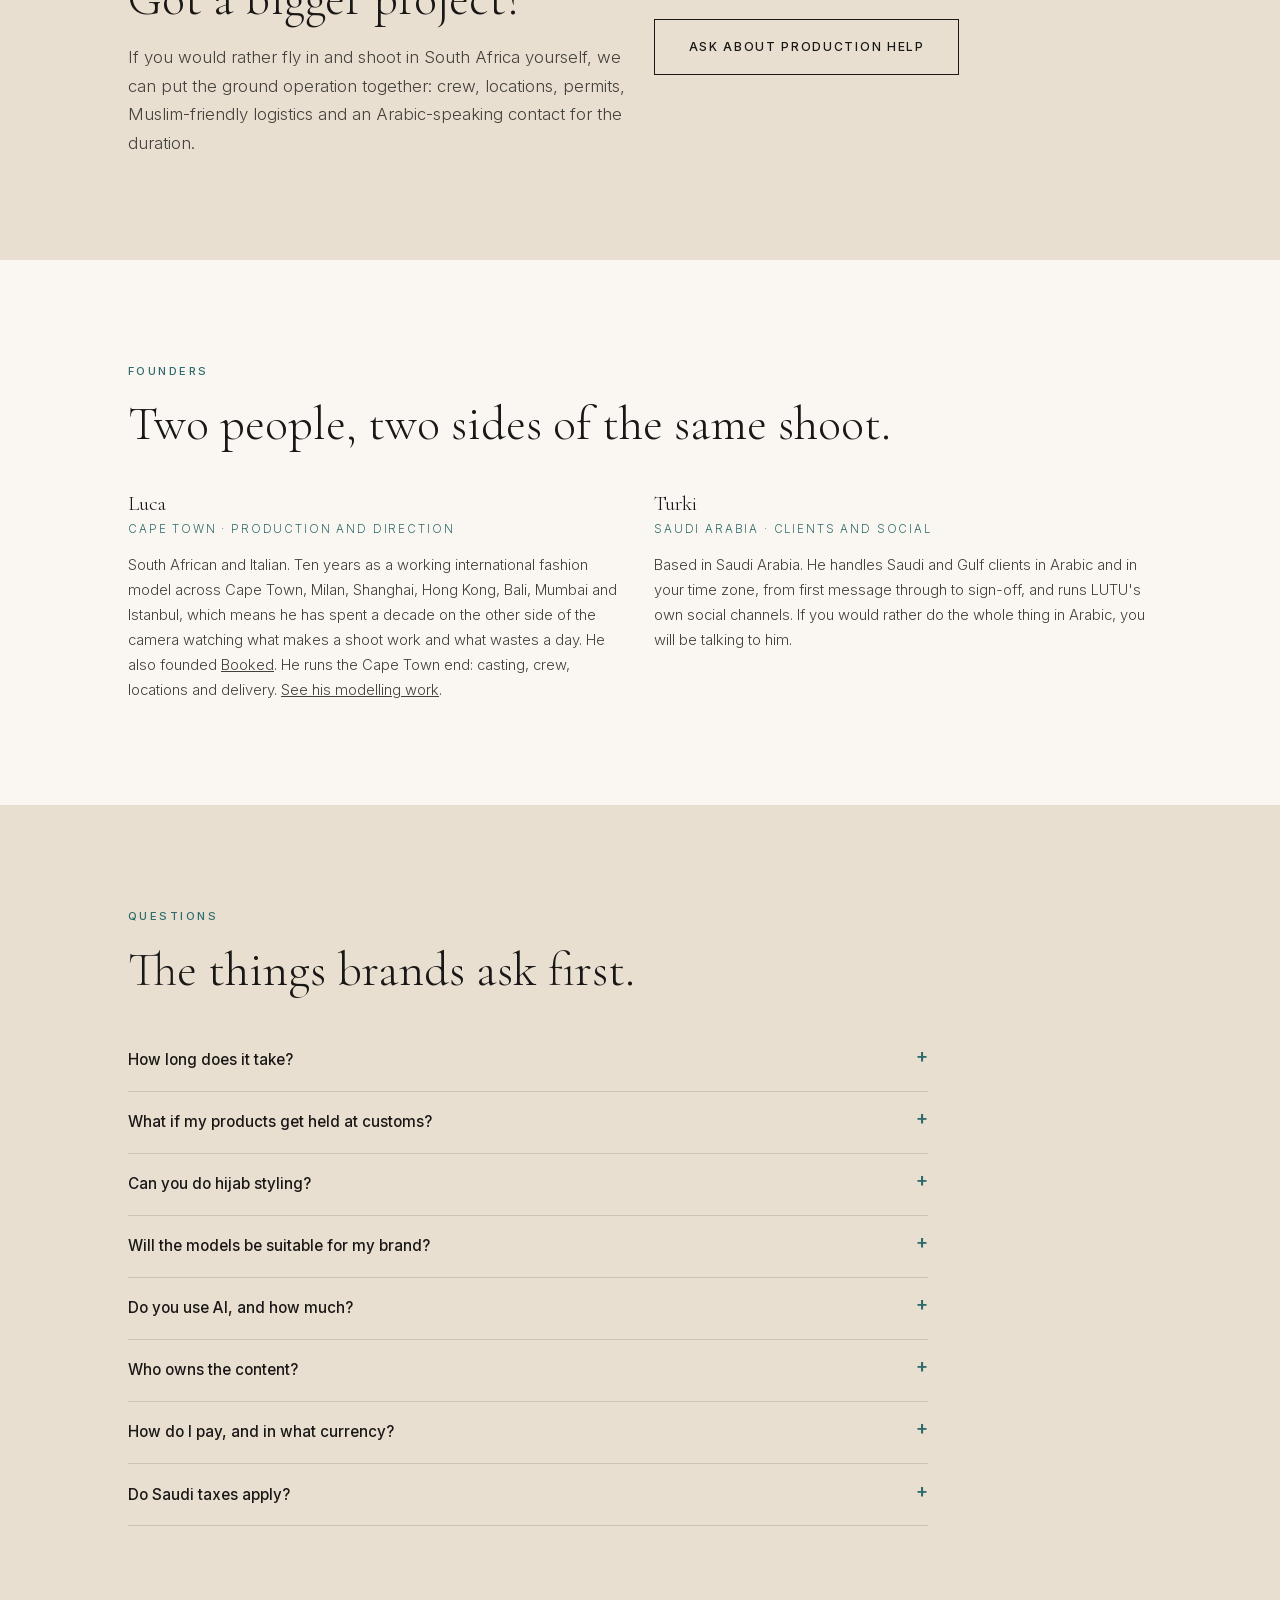
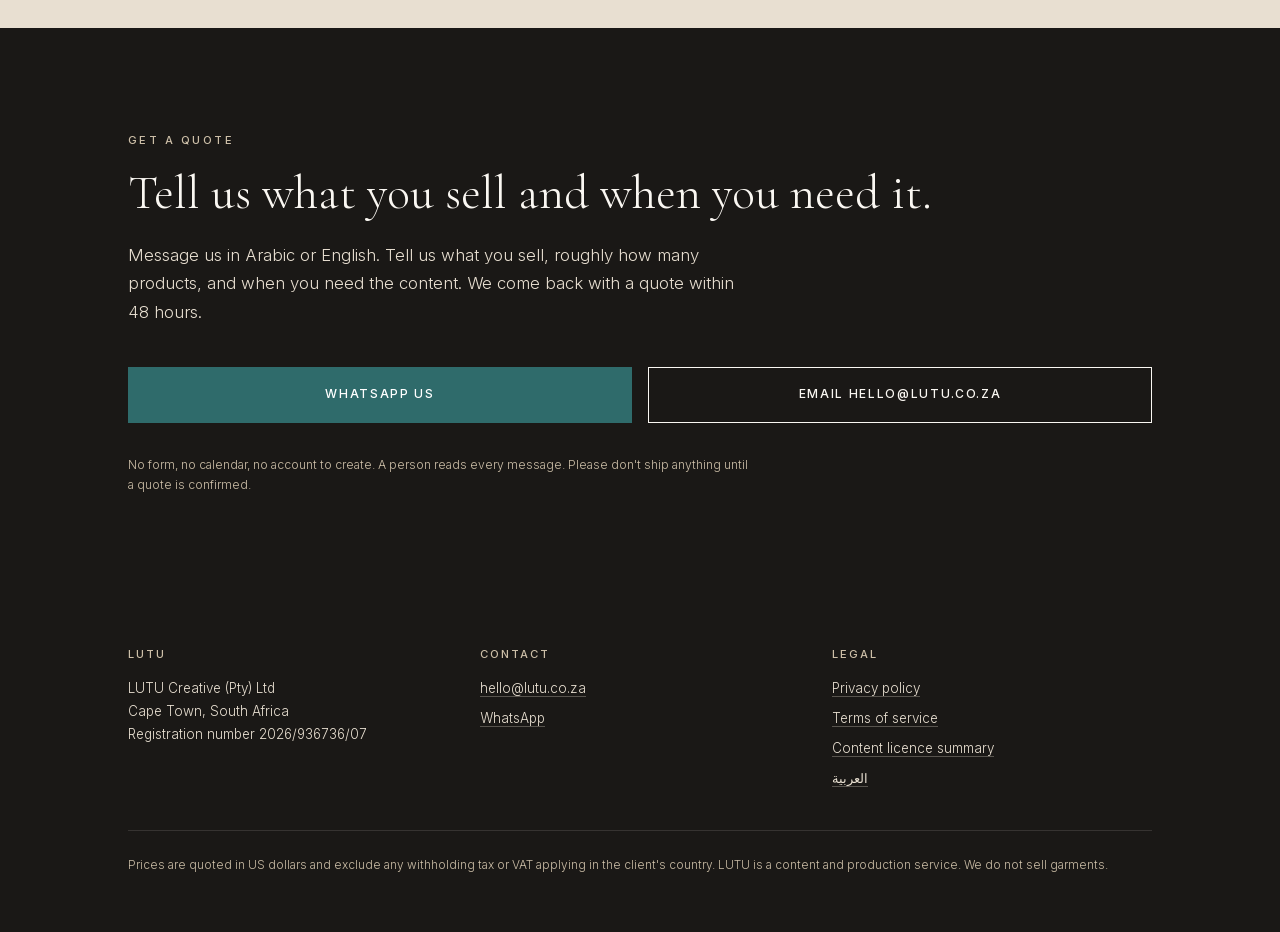
==== commit 0fbcdfc3: "Resolve the CONFIRM placeholders Two rounds of edits, 14 days' notice to reschedule free of charge, " ====
--- a/index.html
+++ b/index.html
@@ -242,7 +242,7 @@
       <aside class="card">
         <h3>Customs</h3>
         <p>Ship as temporary samples for a photo shoot. You pay duties and shipping in both directions.</p>
-        <p style="margin-top:.8rem"><strong>[CONFIRM: exact customs wording to be agreed with a courier before launch.]</strong></p>
+        <p style="margin-top:.8rem">Your courier handles the declaration. Tell them the goods are temporary samples for a photographic shoot and are being returned afterwards, and put the reference number from your quote on the paperwork.</p>
       </aside>
     </div>
   </div>
@@ -258,7 +258,7 @@
         <li>Shot list agreed with you before the shoot day</li>
         <li>A live video link so you can watch the shoot as it happens</li>
         <li>First selects shared online for your picks</li>
-        <li>[CONFIRM: number] rounds of edits included</li>
+        <li>Two rounds of edits included</li>
       </ul>
     </div>
   </div>
@@ -331,7 +331,7 @@
     <h2>The things brands ask first.</h2>
     <div style="margin-top:2rem;max-width:800px">
       <details><summary>How long does it take?</summary><p>About three weeks from the shoot day for a standard delivery, or about ten days if you add rush. We confirm your window in writing before you pay a deposit, and we tell you straight away if anything puts it at risk.</p></details>
-      <details><summary>What if my products get held at customs?</summary><p>It happens, and it is the main reason we ask you not to ship before the quote is confirmed. Ship as temporary samples for a photo shoot. Duties and shipping in both directions are yours. If a shipment is delayed we move your shoot day rather than shoot without the products. [CONFIRM: exact customs wording with a courier.]</p></details>
+      <details><summary>What if my products get held at customs?</summary><p>It happens, and it is the main reason we ask you not to ship before the quote is confirmed. Ship as temporary samples for a photo shoot. Duties and shipping in both directions are yours. If a shipment is delayed we move your shoot day rather than shoot without the products.</p></details>
       <details><summary>Can you do hijab styling?</summary><p>Yes. You set the modesty level — hijab, non-hijab, no faces, or hands only — and we cast and style to it. A modest styling specialist can be arranged, and we can run a closed set on a private location.</p></details>
       <details><summary>Will the models be suitable for my brand?</summary><p>You approve casting before the shoot day. Tell us the look you need and we send options. Nothing is shot with a model you have not agreed to.</p></details>
       <details><summary>Do you use AI, and how much?</summary><p>Hero images are photographs of real models on real locations. AI is used to extend those into catalogue variations when you need volume — more angles, more colourways, more crops — and a person checks every single AI image before it reaches you. We will tell you which images in your delivery are which. We do not generate a model who was never there and present her as a photograph.</p></details>
@@ -372,14 +372,6 @@
         <ul>
           <li><a href="mailto:hello@lutu.co.za">hello@lutu.co.za</a></li>
           <li><a href="https://wa.me/27824617739" data-where="footer">WhatsApp</a></li>
-        </ul>
-      </div>
-      <div>
-        <h4>Follow</h4>
-        <ul>
-          <li><a href="https://instagram.com/lutucreative" rel="noopener">Instagram @lutucreative</a></li>
-          <li><a href="https://tiktok.com/@lutucreative" rel="noopener">TikTok @lutucreative</a></li>
-          <li><a href="https://snapchat.com/add/lutucreative" rel="noopener">Snapchat @lutucreative</a></li>
         </ul>
       </div>
       <div>
@@ -393,7 +385,7 @@
       </div>
     </div>
     <p class="footer-legal">
-      Social handles [CONFIRM: @lutucreative claimed on each platform]. Prices are quoted in US dollars and exclude any withholding tax or VAT applying in the client's country.
+      Prices are quoted in US dollars and exclude any withholding tax or VAT applying in the client's country.
       LUTU is a content and production service. We do not sell garments.
     </p>
   </div>
@@ -413,11 +405,6 @@
       "email": "hello@lutu.co.za",
       "foundingDate": "2026-11",
       "address": { "@type": "PostalAddress", "addressLocality": "Cape Town", "addressCountry": "ZA" },
-      "sameAs": [
-        "https://instagram.com/lutucreative",
-        "https://tiktok.com/@lutucreative",
-        "https://snapchat.com/add/lutucreative"
-      ],
       "founder": [
         { "@type": "Person", "name": "Luca", "url": "https://lucabold.com" },
         { "@type": "Person", "name": "Turki" }
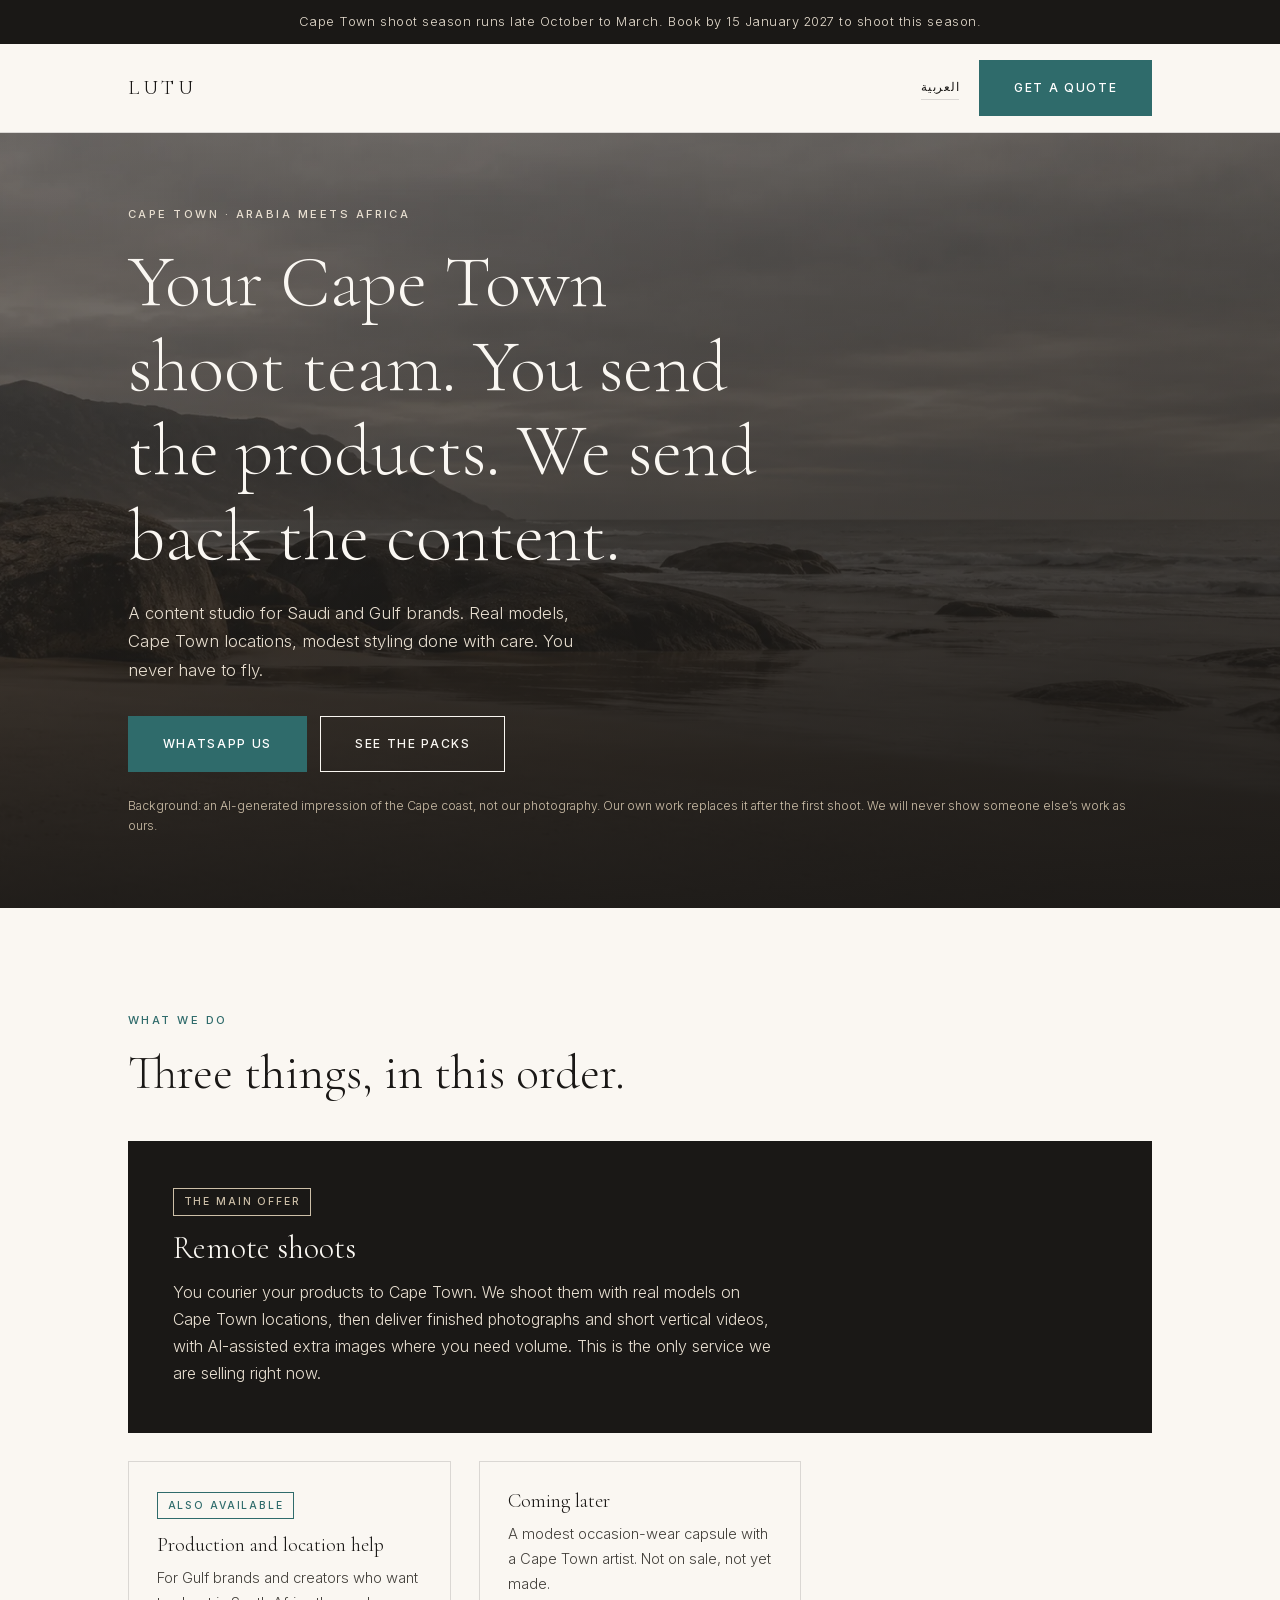
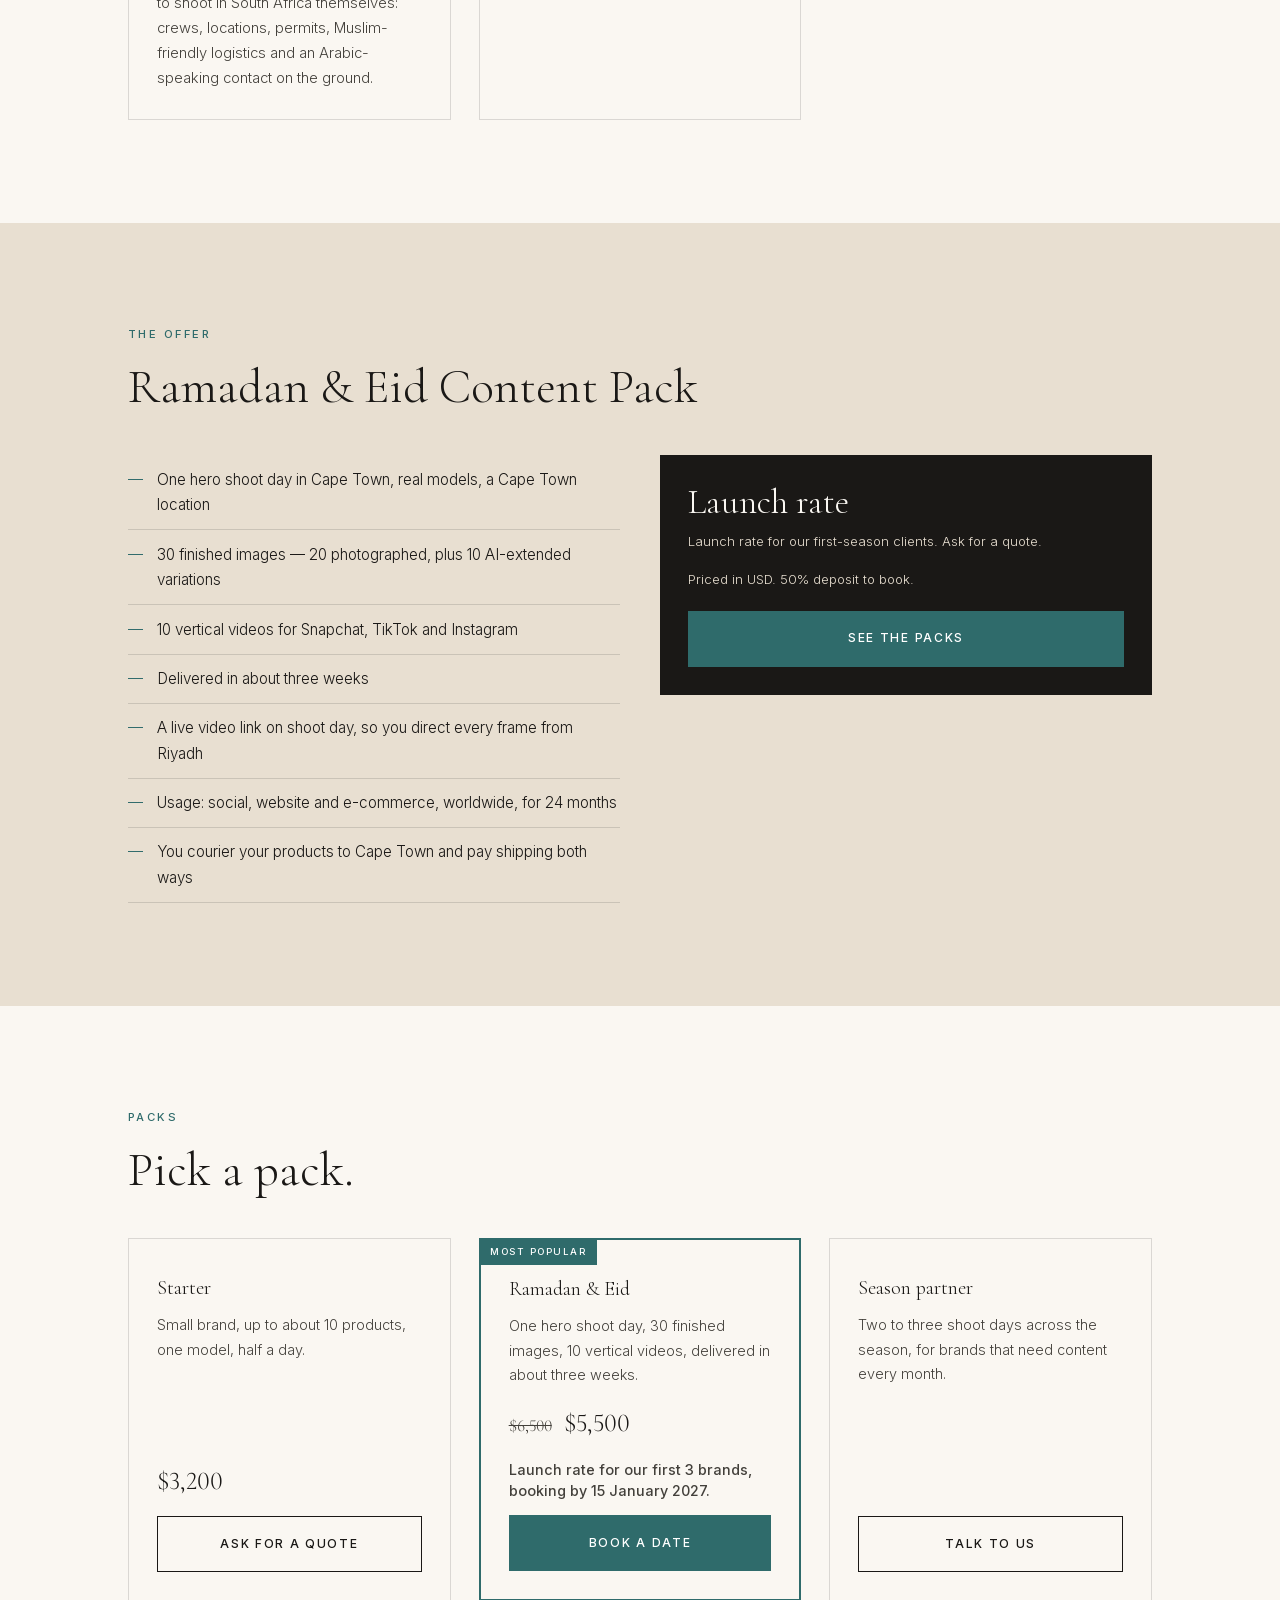
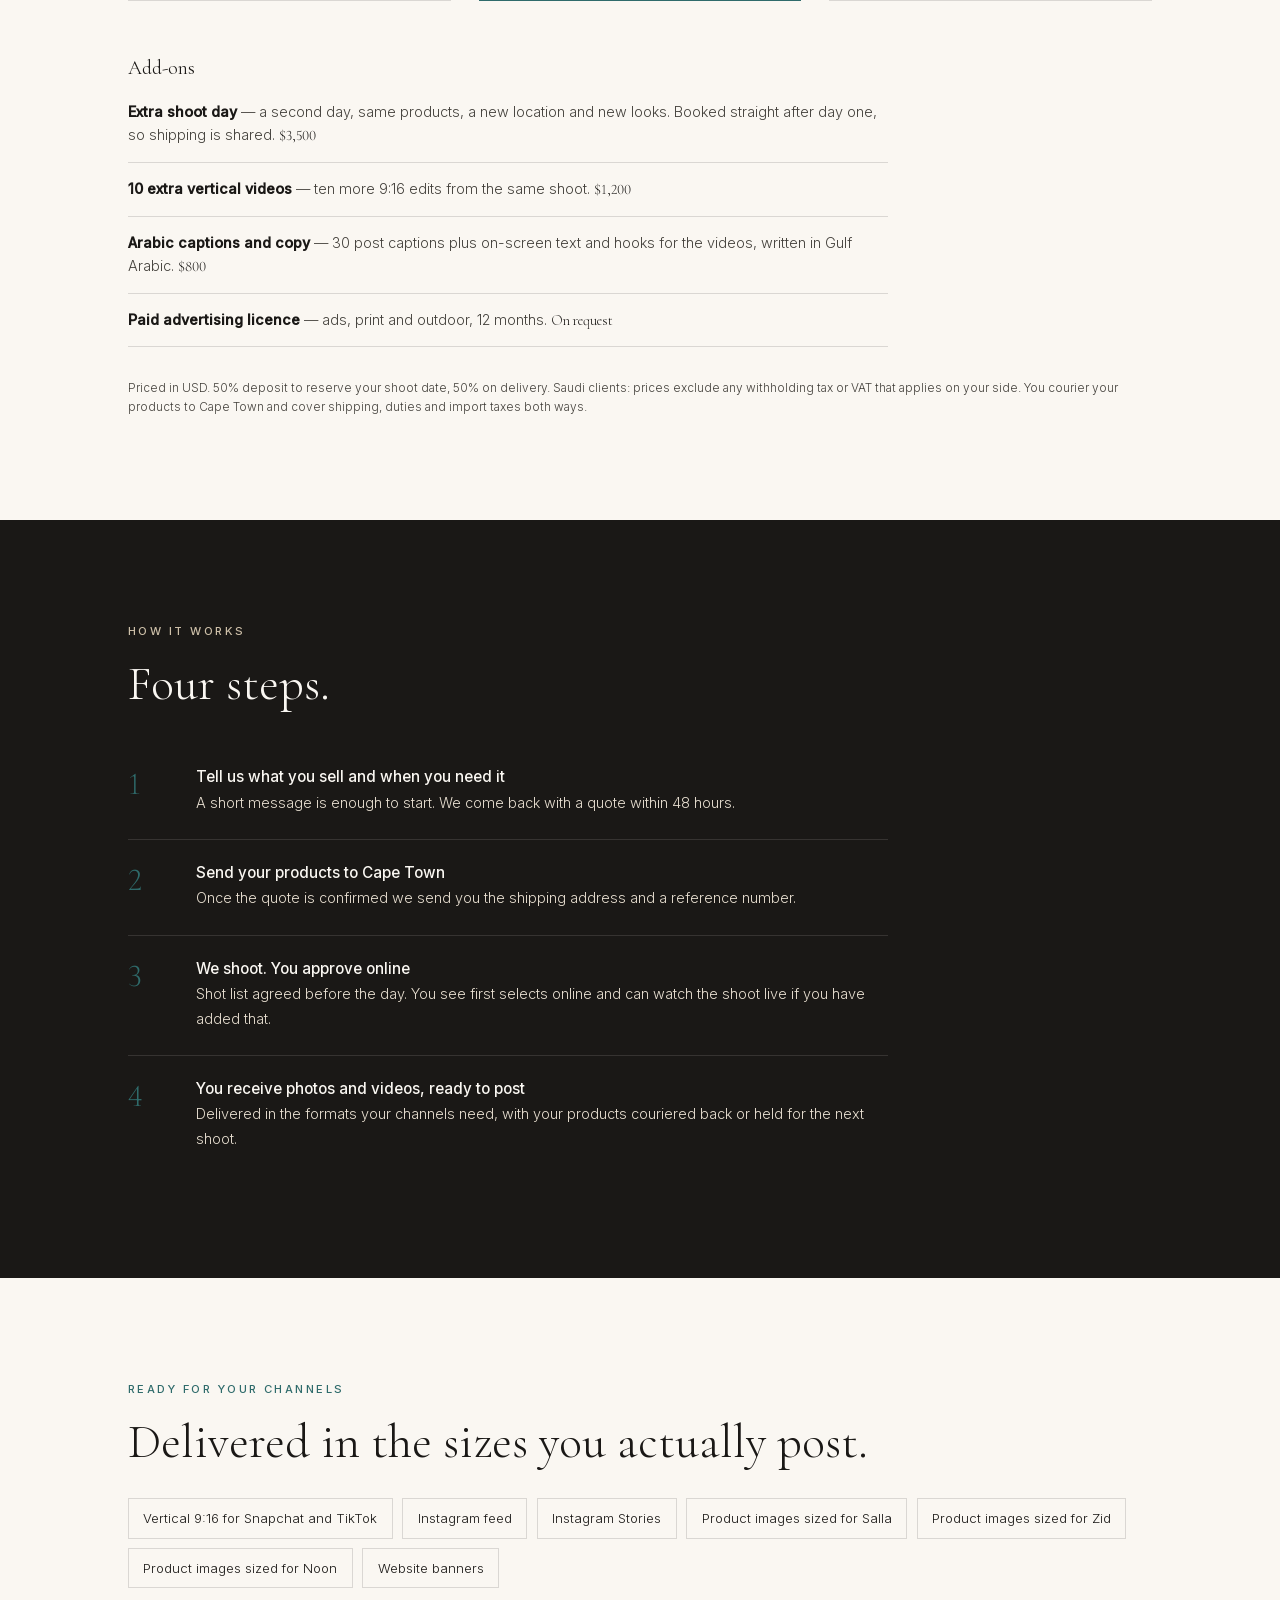
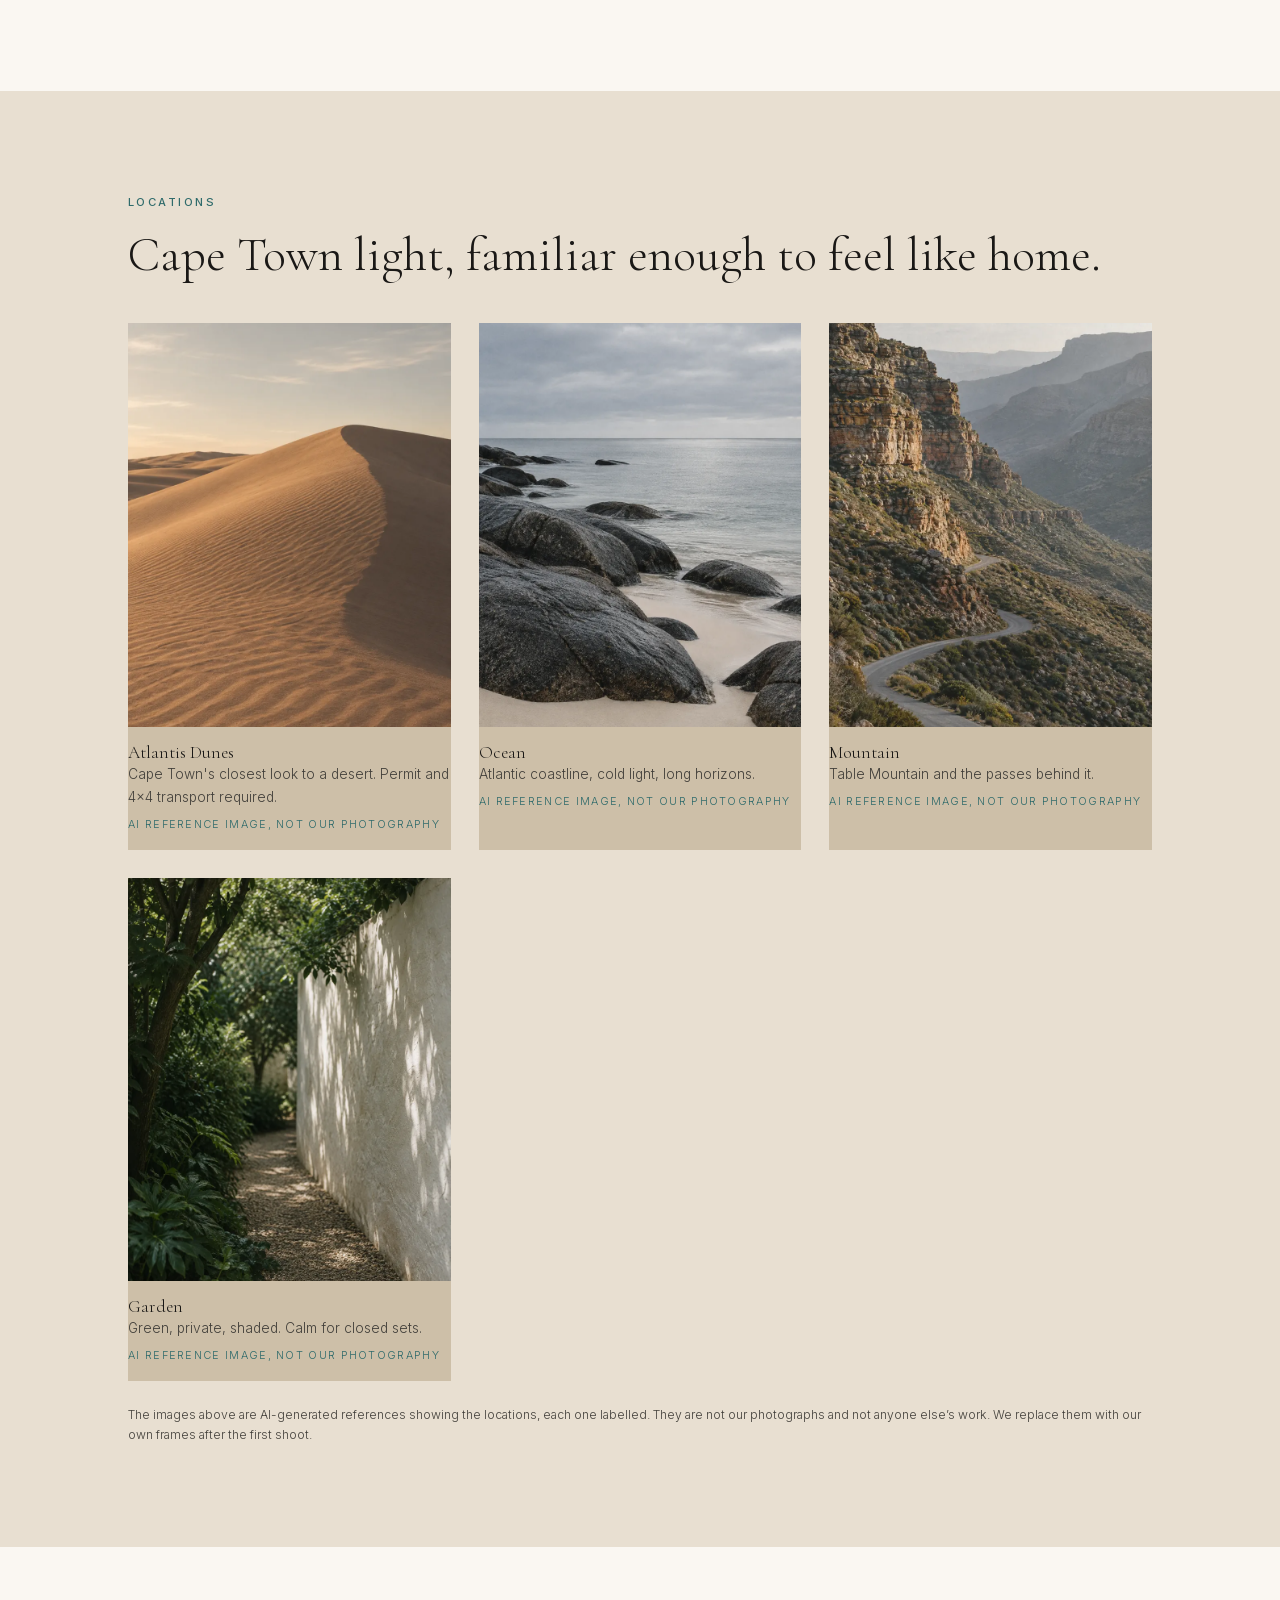
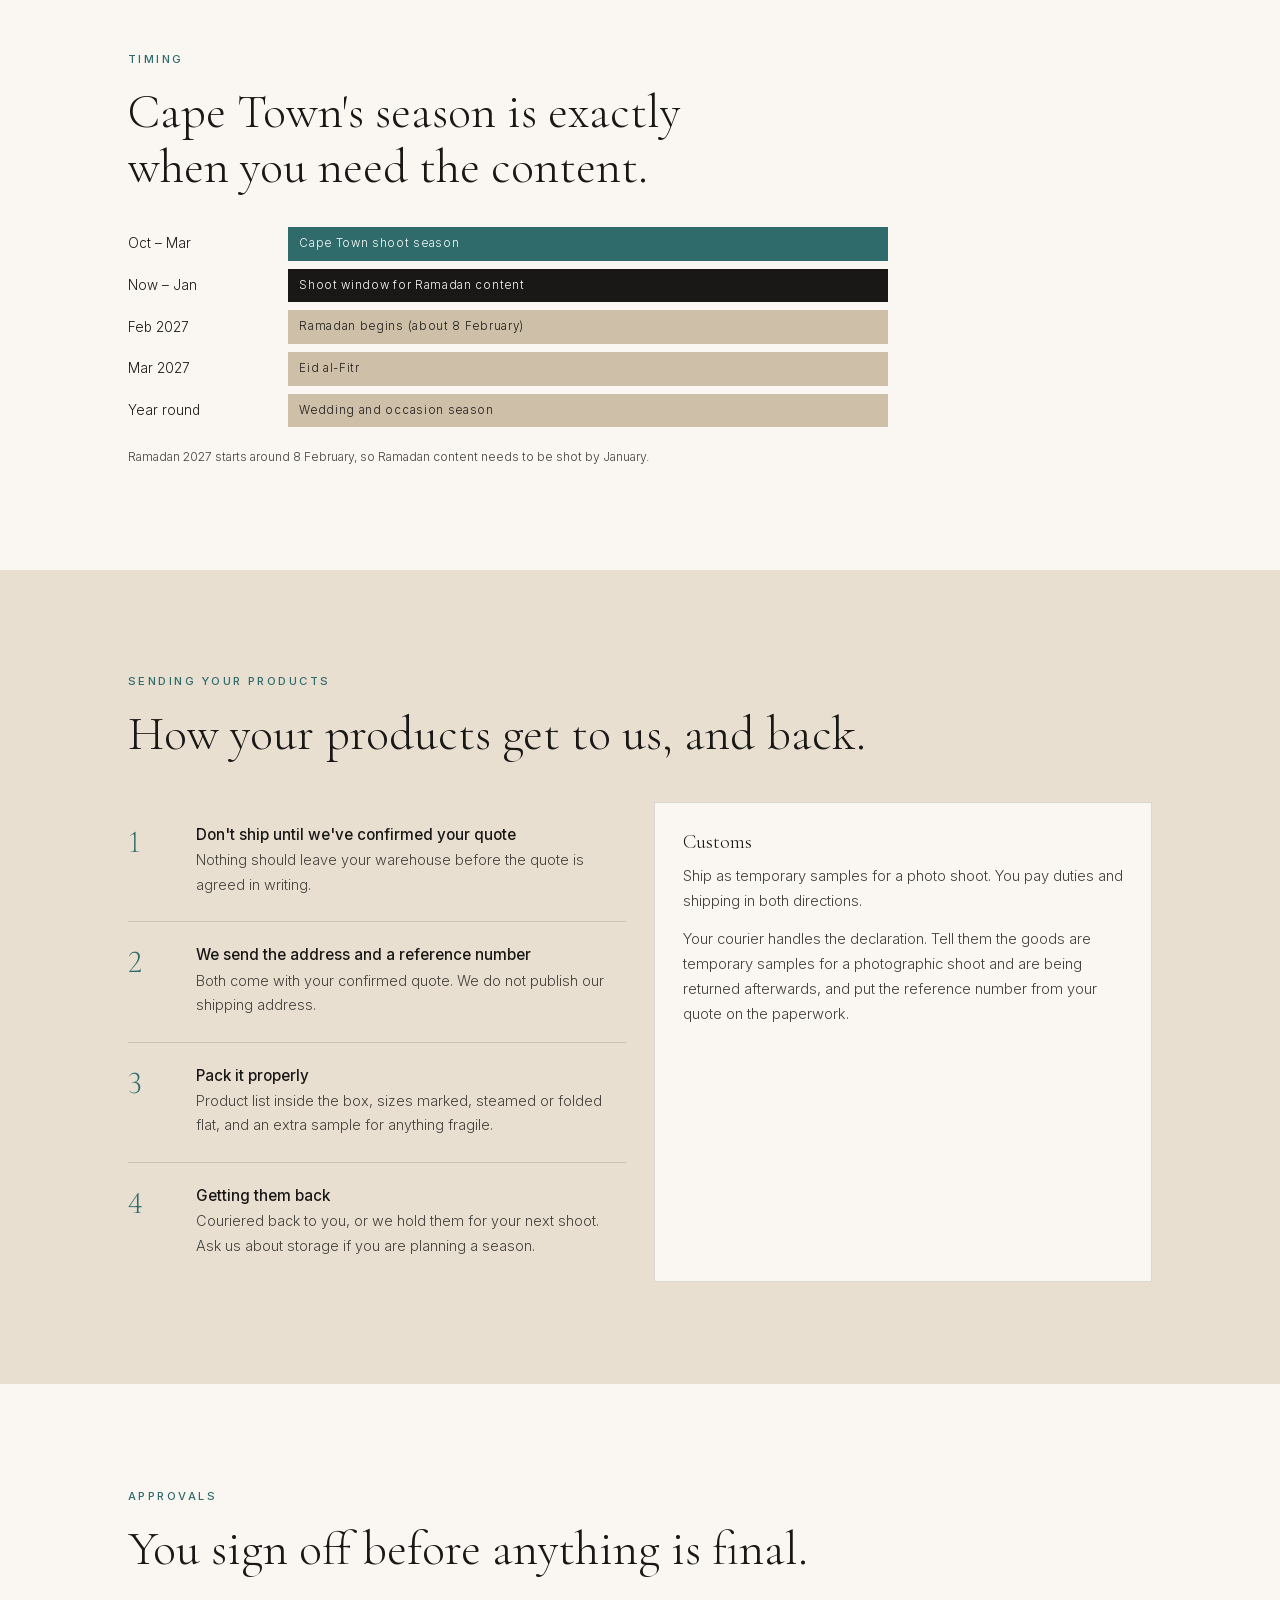
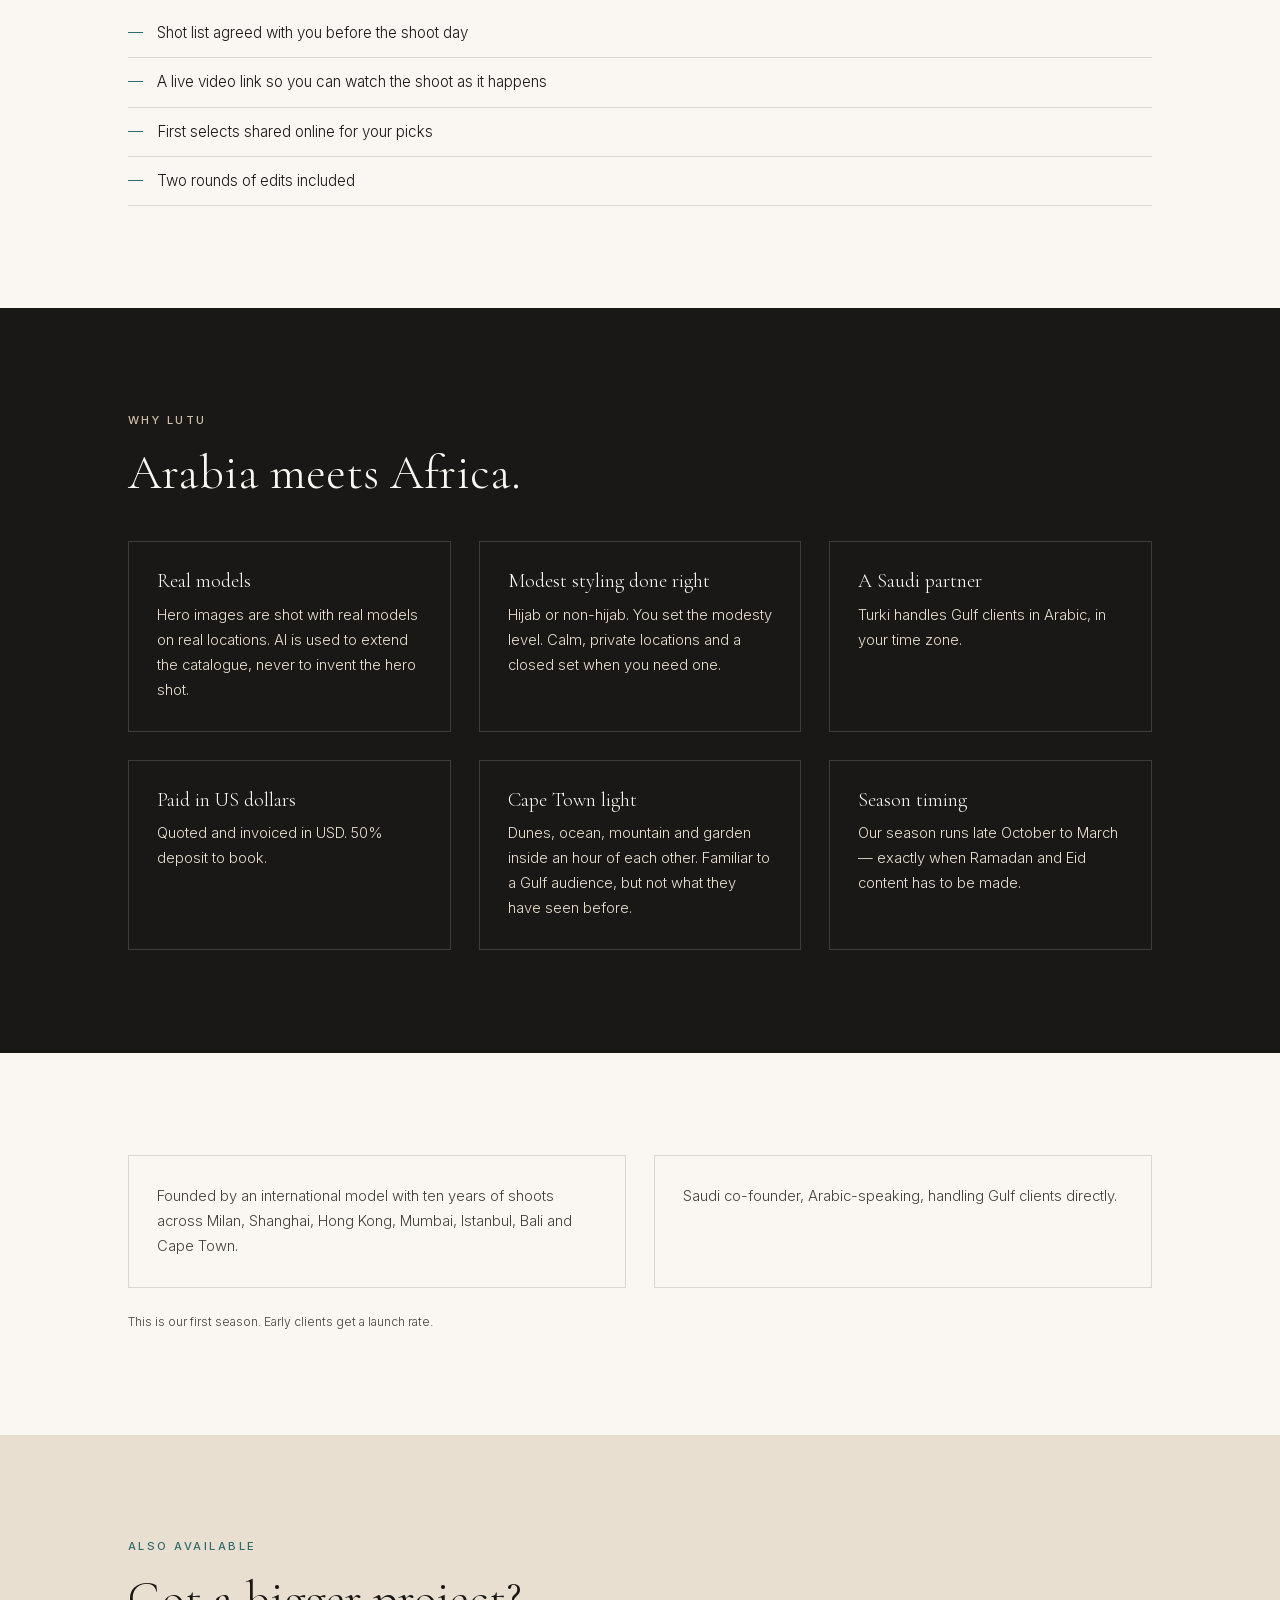
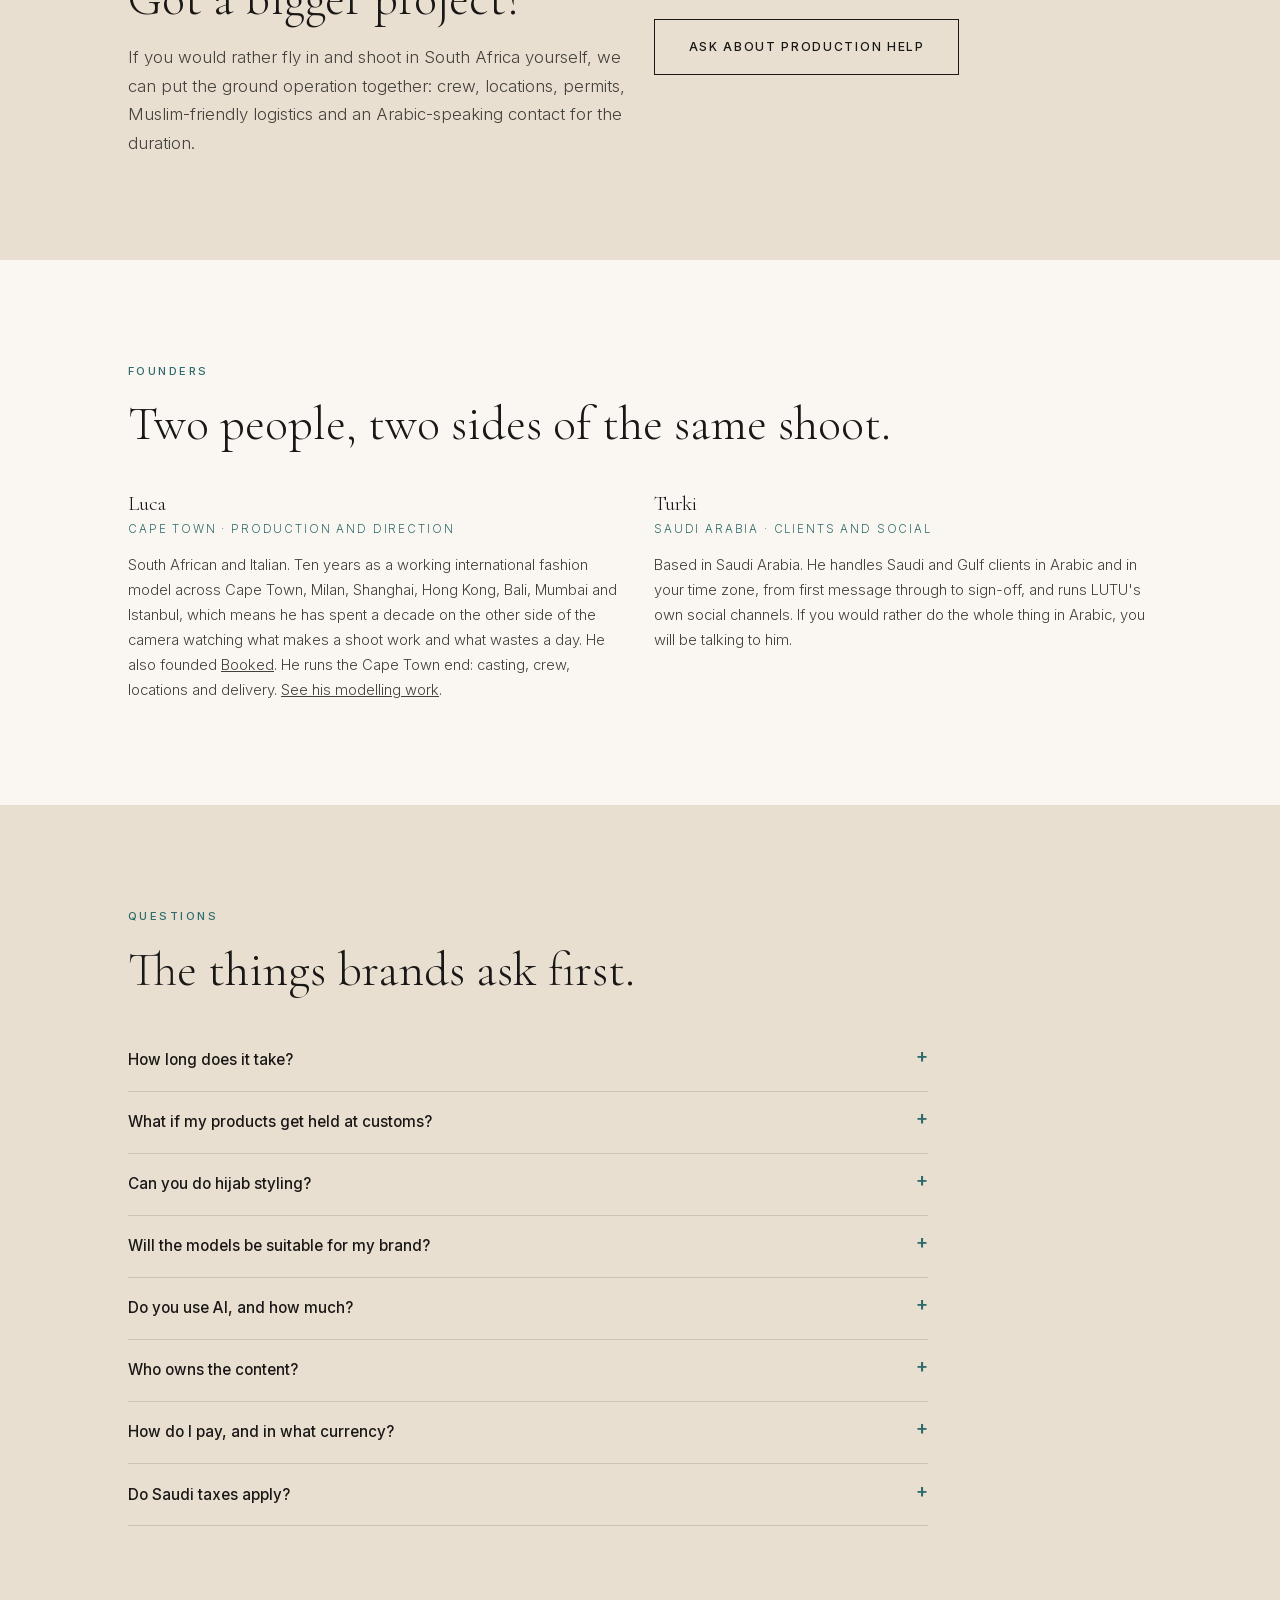
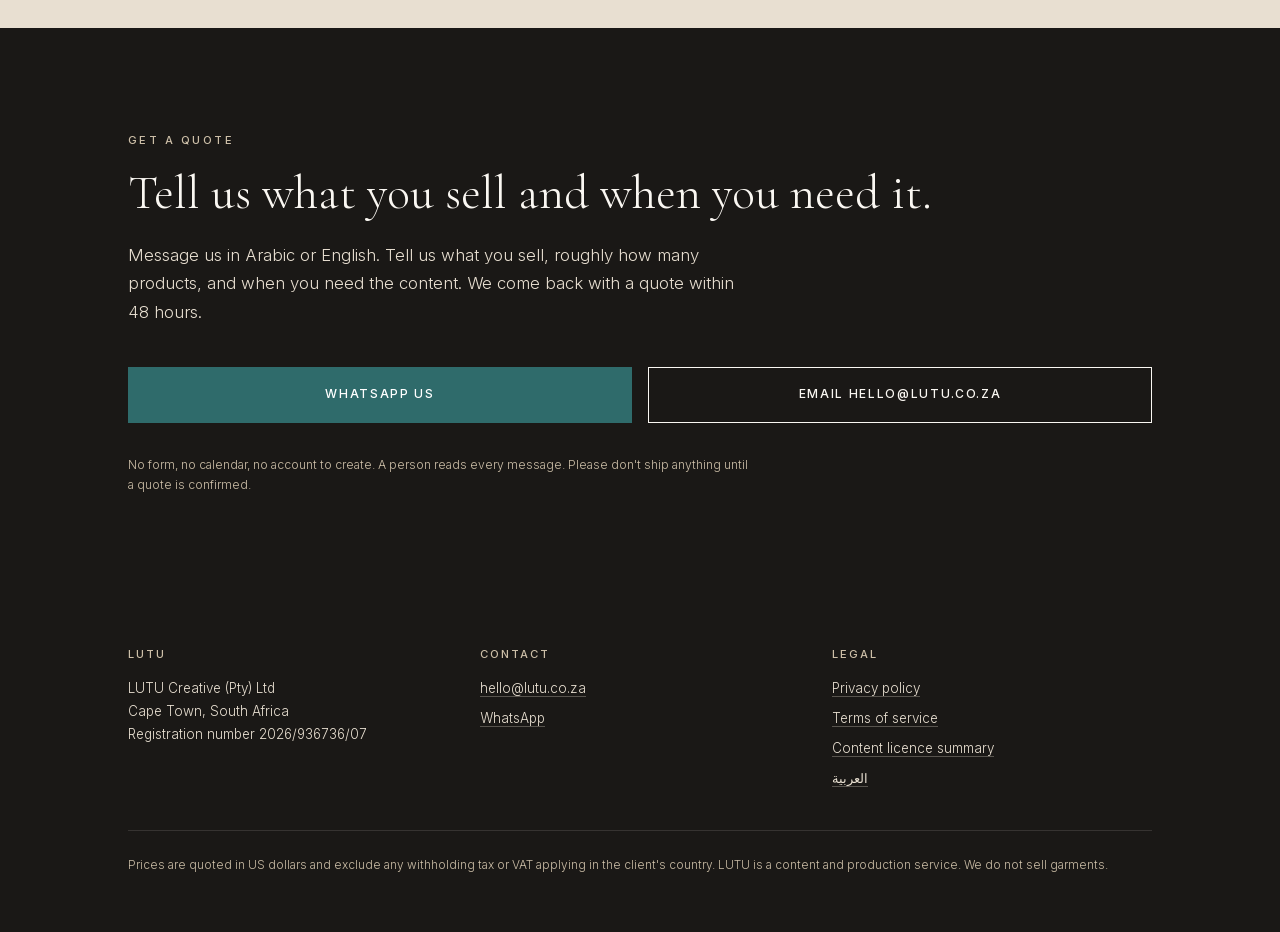
==== commit bb7feb87: "Fill the last four image slots Ocean, Mountain and Garden location cards, and an Arabic share card w" ====
--- a/index.html
+++ b/index.html
@@ -201,9 +201,9 @@
     <h2>Cape Town light, familiar enough to feel like home.</h2>
     <div class="grid grid--3" style="margin-top:2.5rem">
       <article class="loc"><img class="loc__img" src="/assets/loc-dunes.webp" width="800" height="1200" loading="lazy" decoding="async" alt="A curved dune crest in low afternoon light, ripple texture across the sand."><div class="loc__body"><h3>Atlantis Dunes</h3><p>Cape Town&#39;s closest look to a desert. Permit and 4x4 transport required.</p><span class="ph-label">AI reference image, not our photography</span></div></article>
-      <article class="loc"><div class="ph">Placeholder — Ocean</div><div class="loc__body"><h3>Ocean</h3><p>Atlantic coastline, cold light, long horizons.</p><span class="ph-label">Placeholder image</span></div></article>
-      <article class="loc"><div class="ph">Placeholder — Mountain</div><div class="loc__body"><h3>Mountain</h3><p>Table Mountain and the passes behind it.</p><span class="ph-label">Placeholder image</span></div></article>
-      <article class="loc"><div class="ph">Placeholder — Garden</div><div class="loc__body"><h3>Garden</h3><p>Green, private, shaded. Calm for closed sets.</p><span class="ph-label">Placeholder image</span></div></article>
+      <article class="loc"><img class="loc__img" src="/assets/loc-ocean.webp" width="800" height="1200" loading="lazy" decoding="async" alt="Dark granite boulders on an empty Atlantic beach under flat grey light."><div class="loc__body"><h3>Ocean</h3><p>Atlantic coastline, cold light, long horizons.</p><span class="ph-label">AI reference image, not our photography</span></div></article>
+      <article class="loc"><img class="loc__img" src="/assets/loc-mountain.webp" width="800" height="1200" loading="lazy" decoding="async" alt="A layered sandstone mountain pass in the Western Cape, empty in late afternoon light."><div class="loc__body"><h3>Mountain</h3><p>Table Mountain and the passes behind it.</p><span class="ph-label">AI reference image, not our photography</span></div></article>
+      <article class="loc"><img class="loc__img" src="/assets/loc-garden.webp" width="800" height="1200" loading="lazy" decoding="async" alt="A shaded garden path beside a whitewashed wall, dappled light falling through leaves."><div class="loc__body"><h3>Garden</h3><p>Green, private, shaded. Calm for closed sets.</p><span class="ph-label">AI reference image, not our photography</span></div></article>
     </div>
     <p class="fine" style="margin-top:1.5rem">The images above are AI-generated references showing the locations, each one labelled. They are not our photographs and not anyone else&rsquo;s work. We replace them with our own frames after the first shoot.</p>
   </div>
--- a/css/style.css
+++ b/css/style.css
@@ -163,9 +163,7 @@
 
 /* ---------- locations ---------- */
 .loc{position:relative;overflow:hidden;background:var(--sand-deep)}
-.loc img,.loc .ph{aspect-ratio:4/5;width:100%;height:auto;object-fit:cover;display:block}
-.ph{display:grid;place-items:center;background:repeating-linear-gradient(45deg,var(--sand) 0 12px,var(--sand-deep) 12px 24px);color:var(--ink-soft);font-size:.72rem;letter-spacing:.14em;text-transform:uppercase;text-align:center;padding:1rem}
-[dir="rtl"] .ph{letter-spacing:0;font-size:.85rem}
+.loc img{aspect-ratio:4/5;width:100%;height:auto;object-fit:cover;display:block}
 .loc__body{padding:1rem 0}
 .loc__body h3{font-size:1.1rem}
 .loc__body p{font-size:.86rem;color:var(--ink-soft)}
@@ -228,7 +226,6 @@
 .skip:focus{inset-inline-start:0}
 .fine{font-size:.76rem;color:var(--ink-soft);line-height:1.65}
 .section--ink .fine{color:var(--sand-deep)}
-.draft-note{background:#FFF4D6;border:1px solid #E0C56A;padding:.9rem 1.1rem;font-size:.84rem;margin-bottom:2rem}
 .prose{max-width:68ch}
 .prose h2{font-size:1.6rem;margin-top:2.5rem;margin-bottom:.8rem}
 .prose h2:first-of-type{margin-top:0}
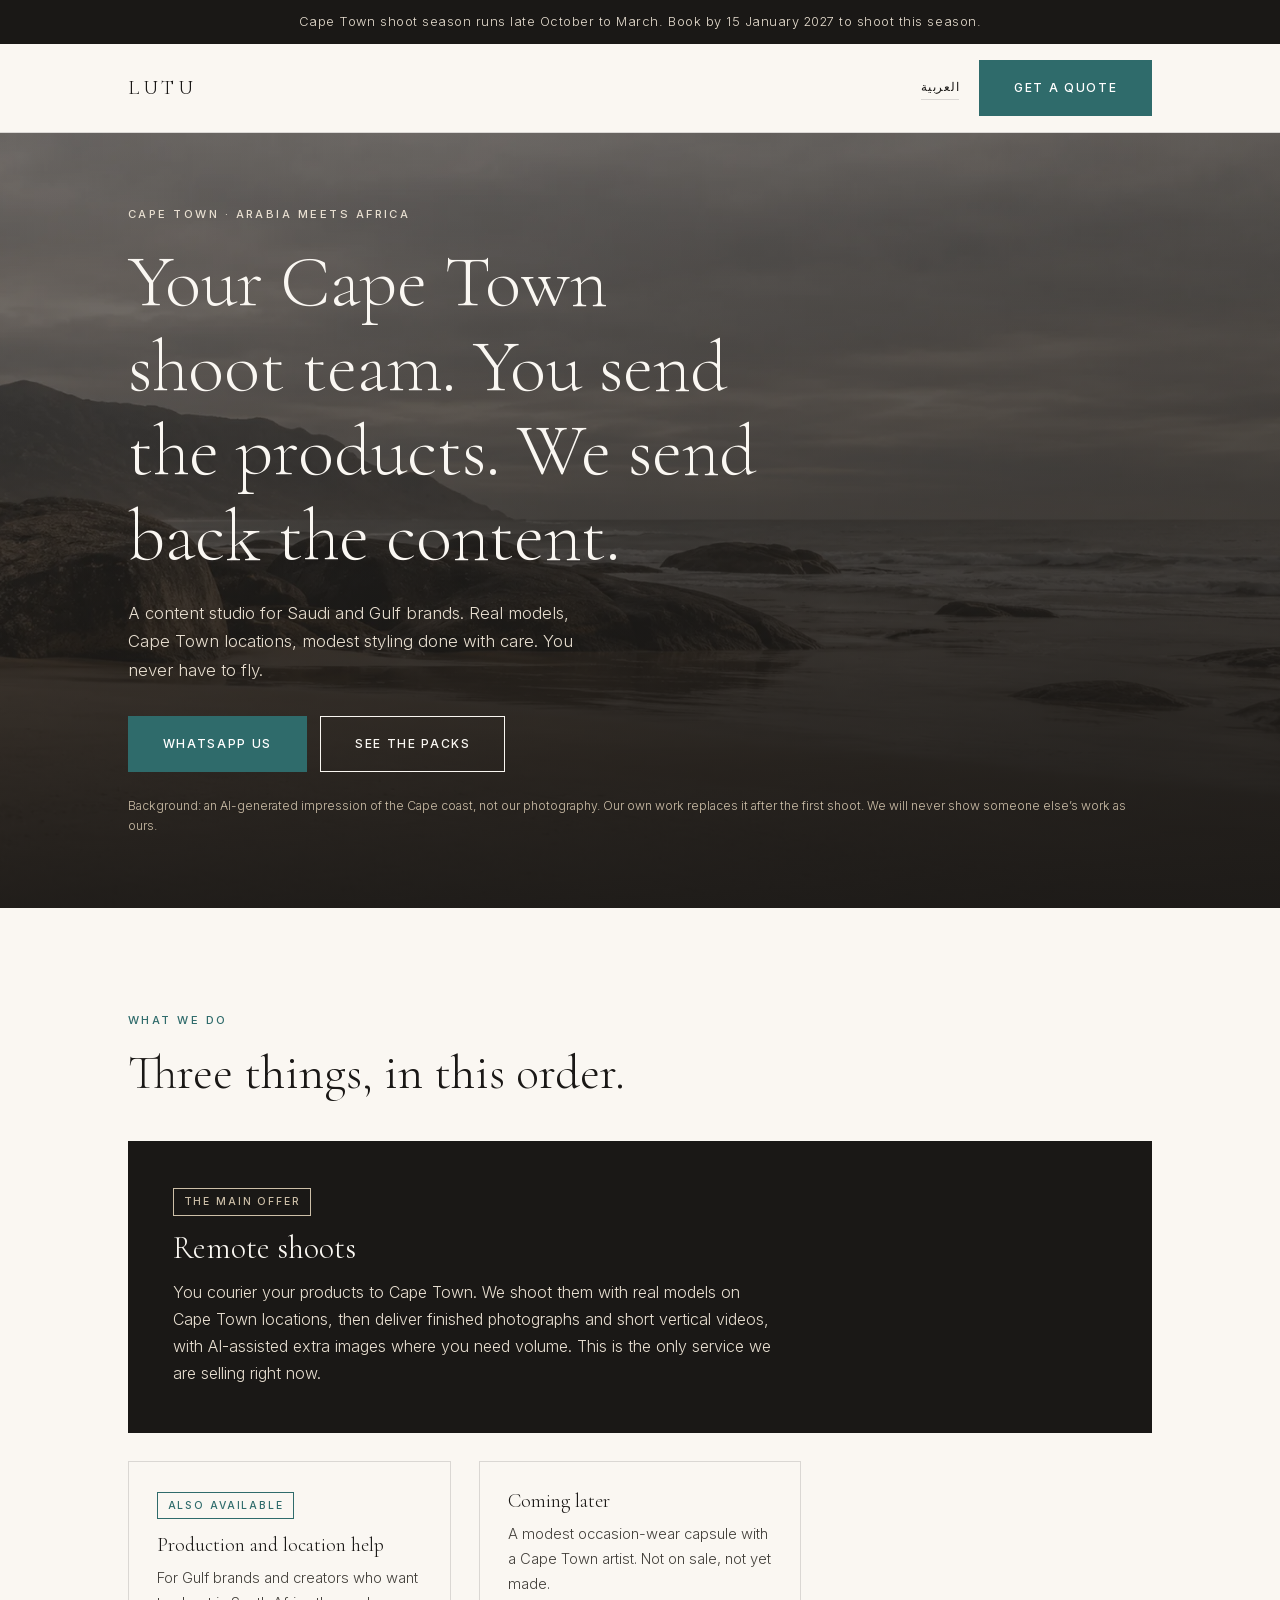
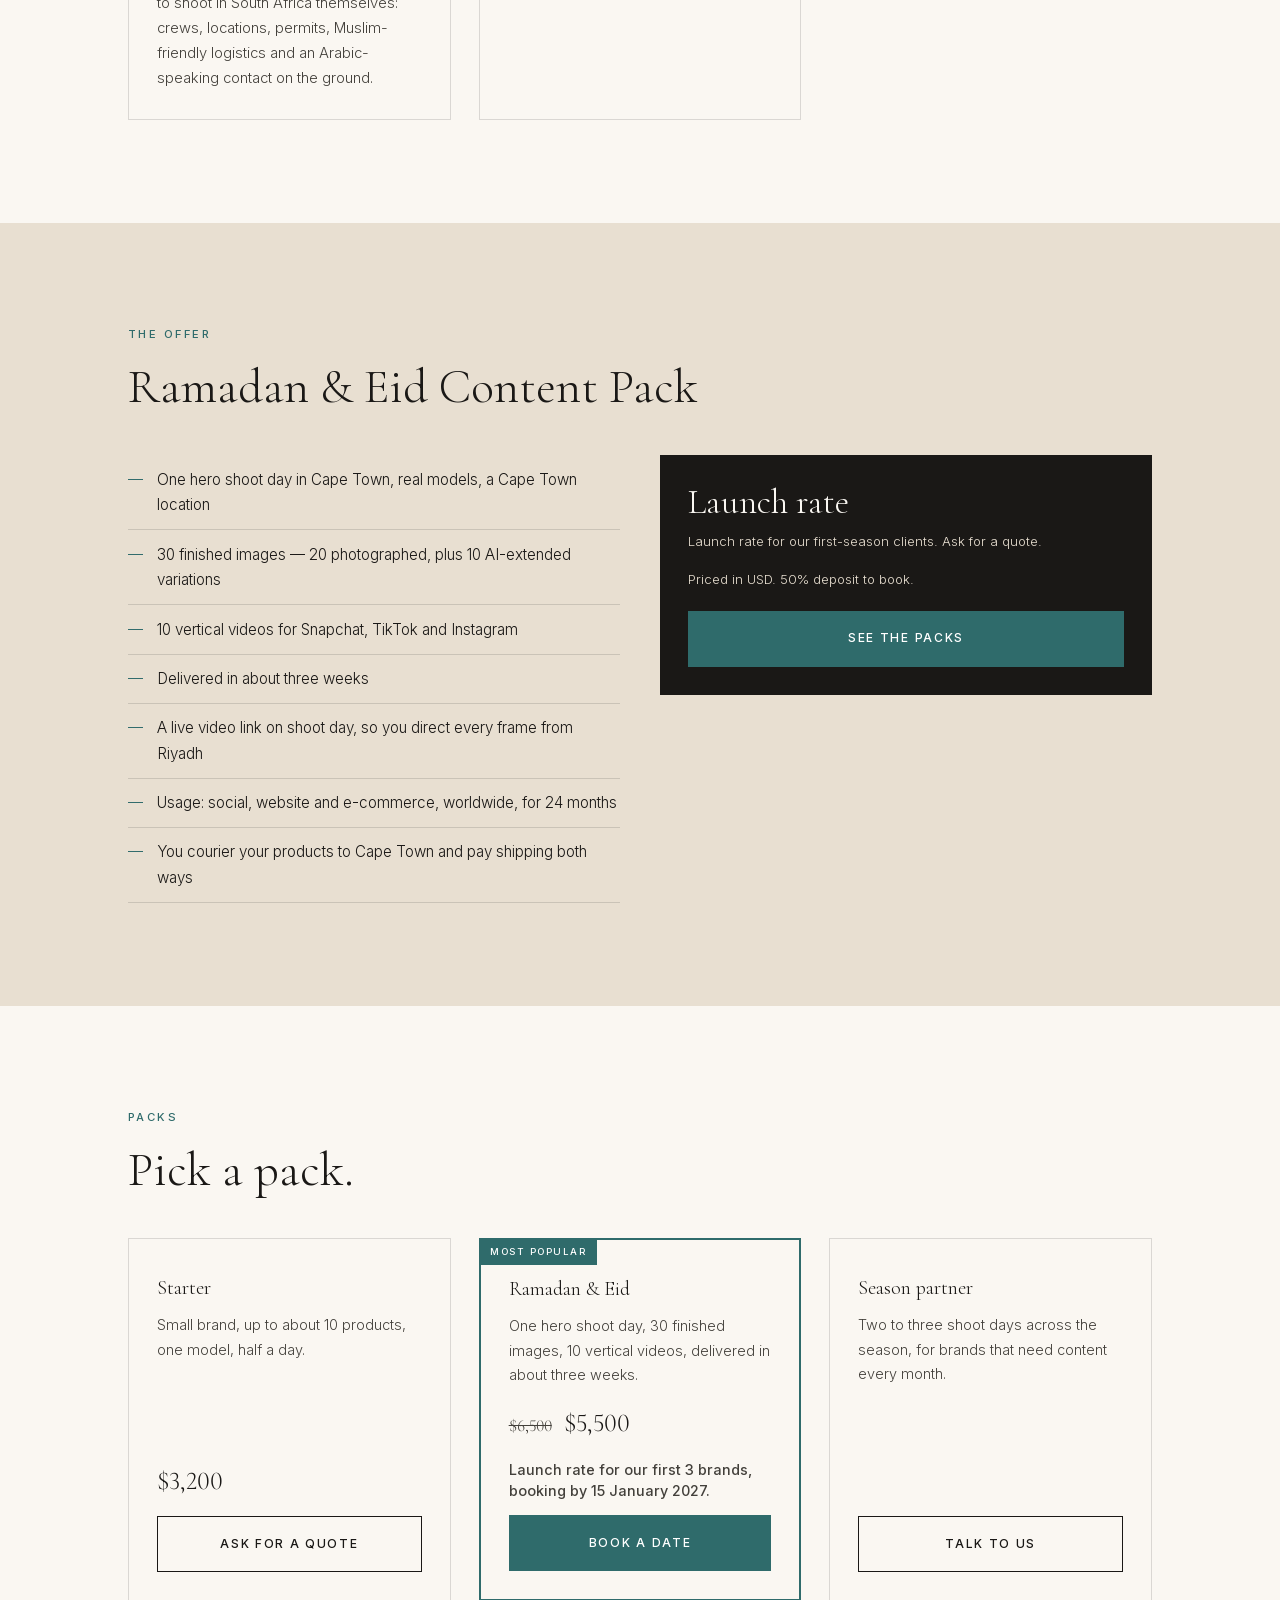
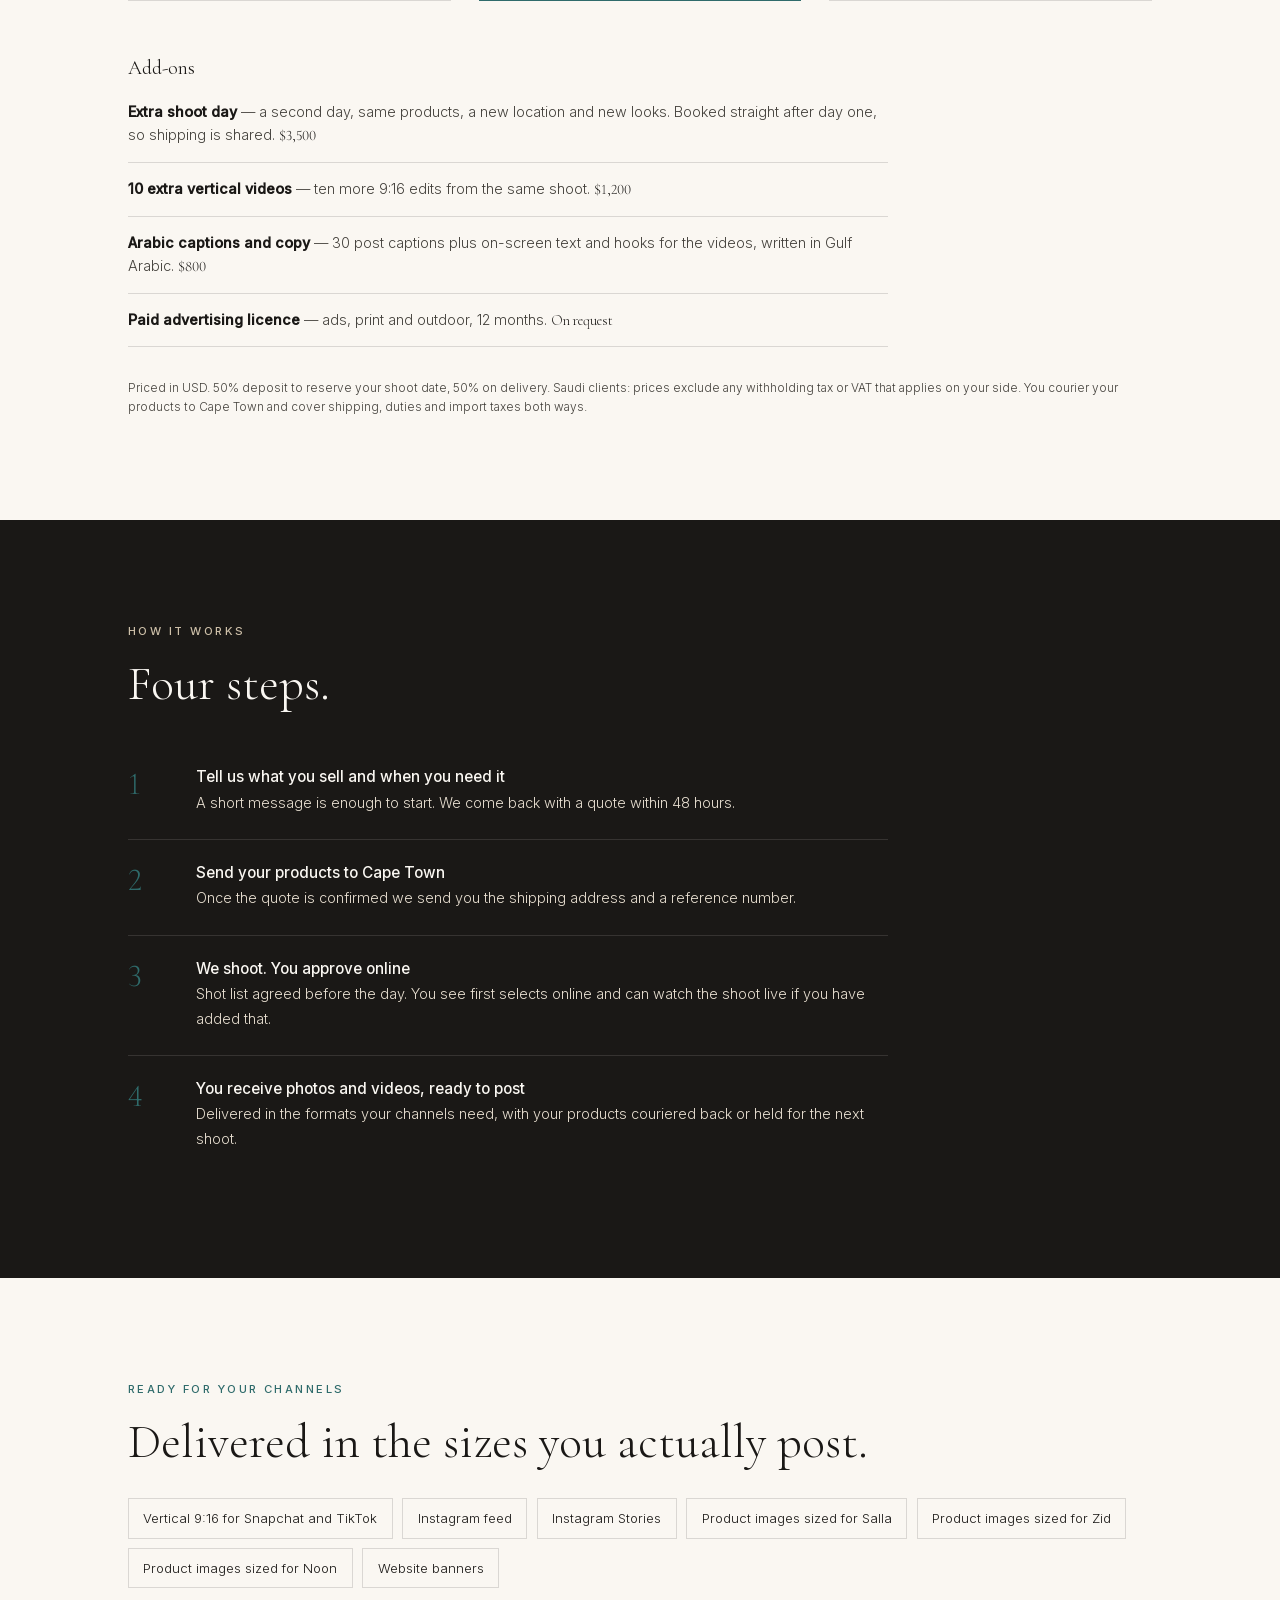
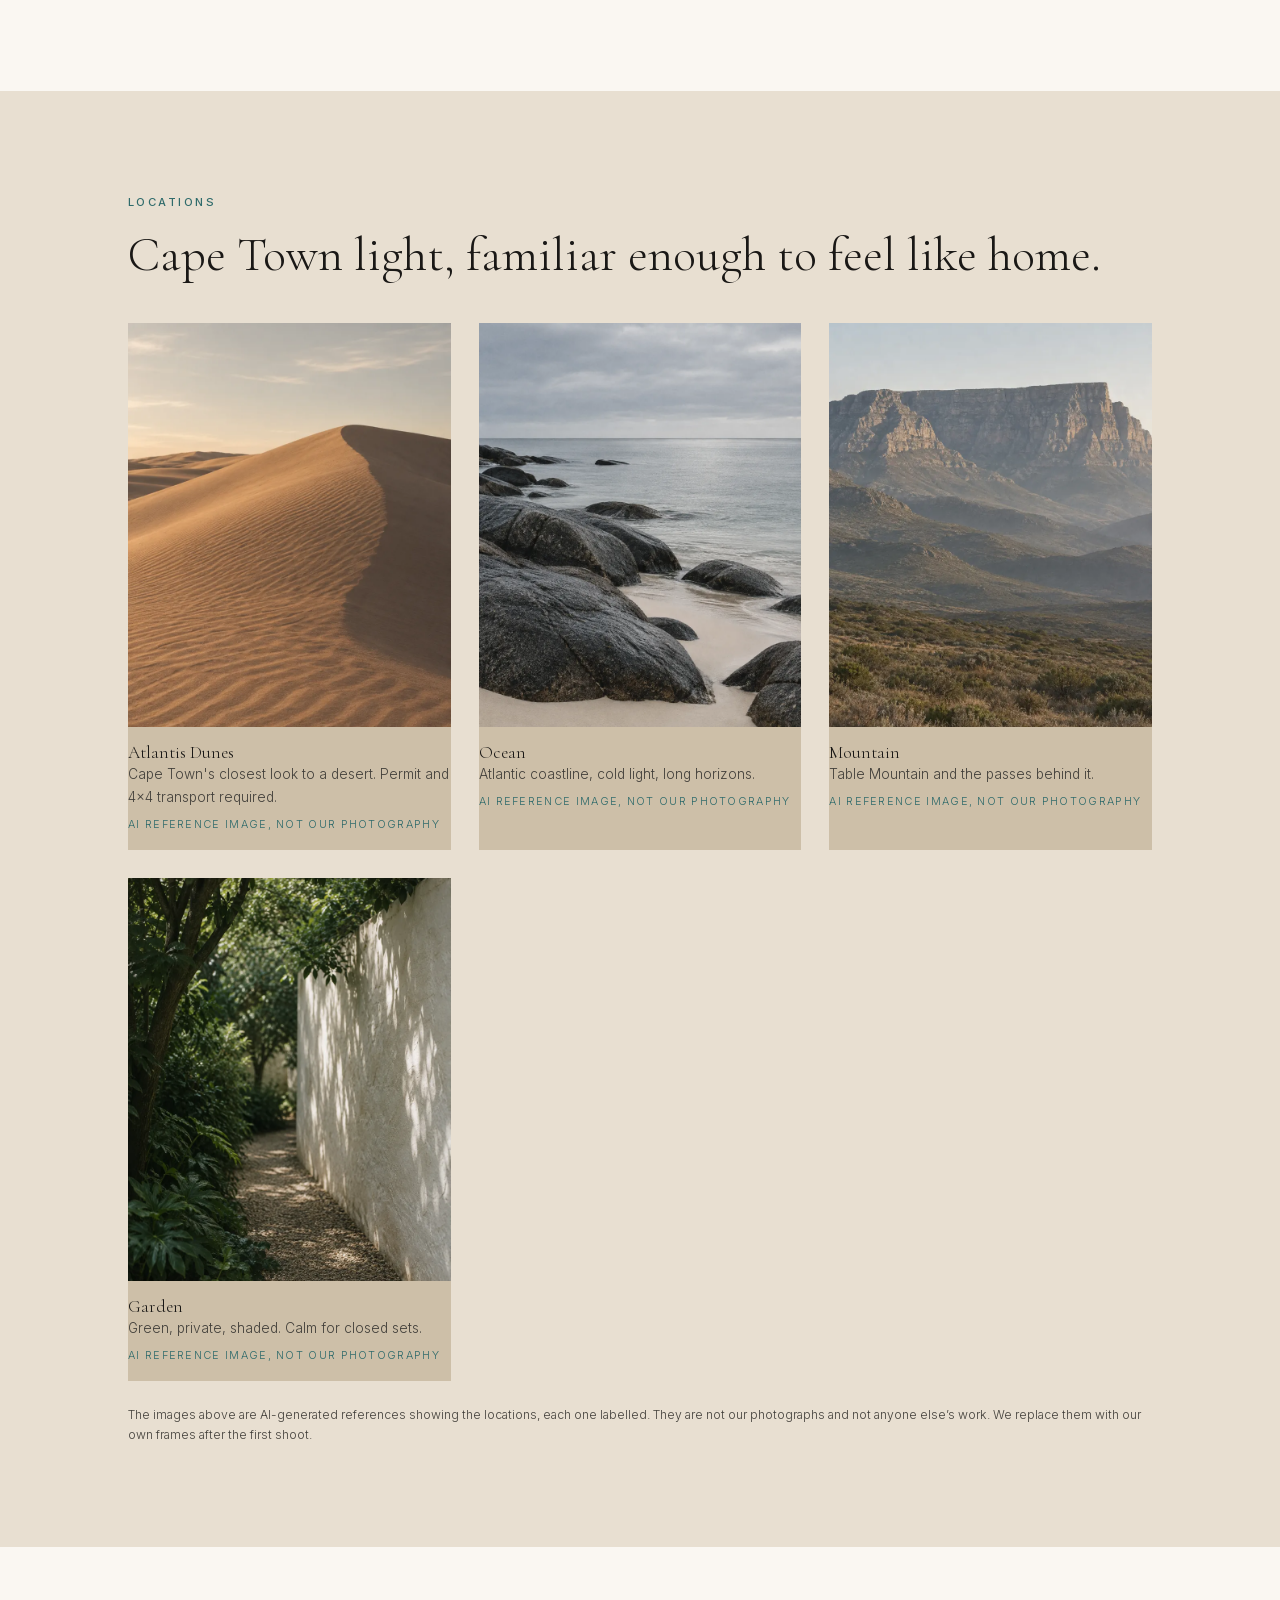
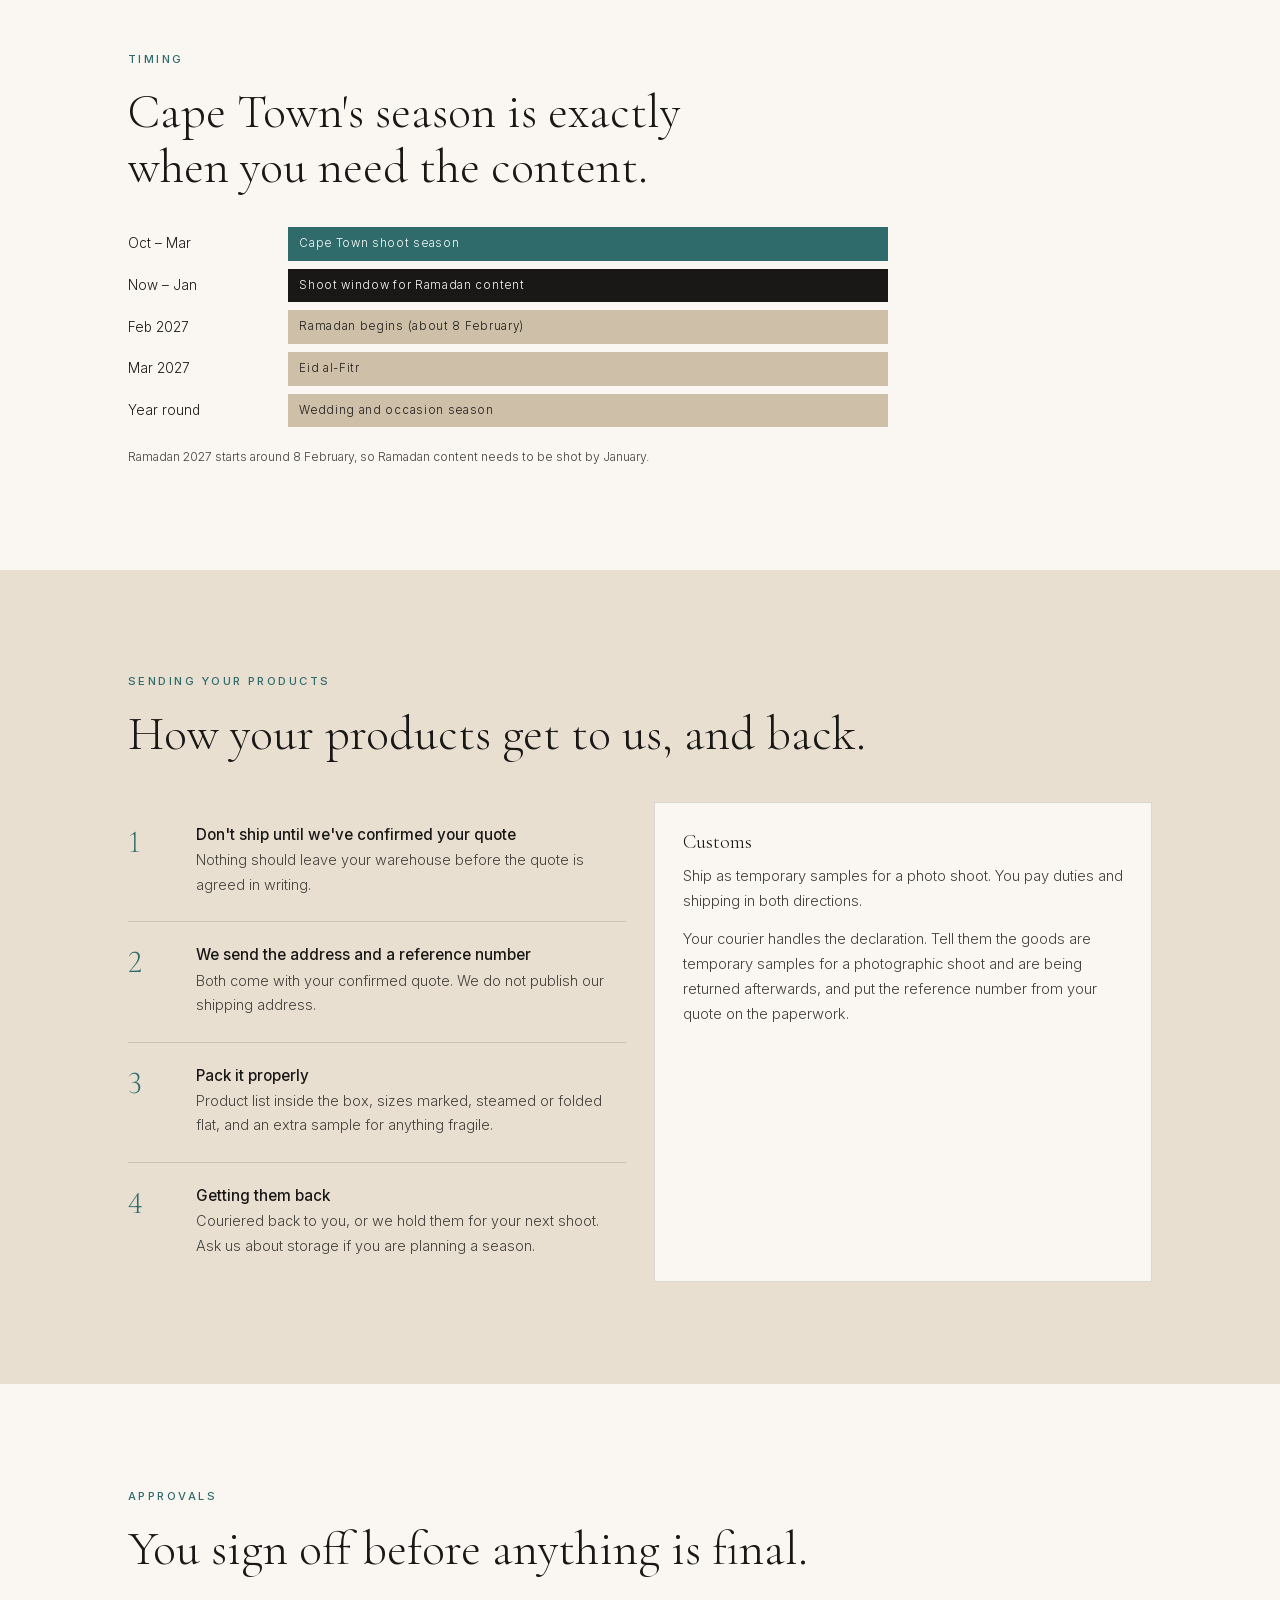
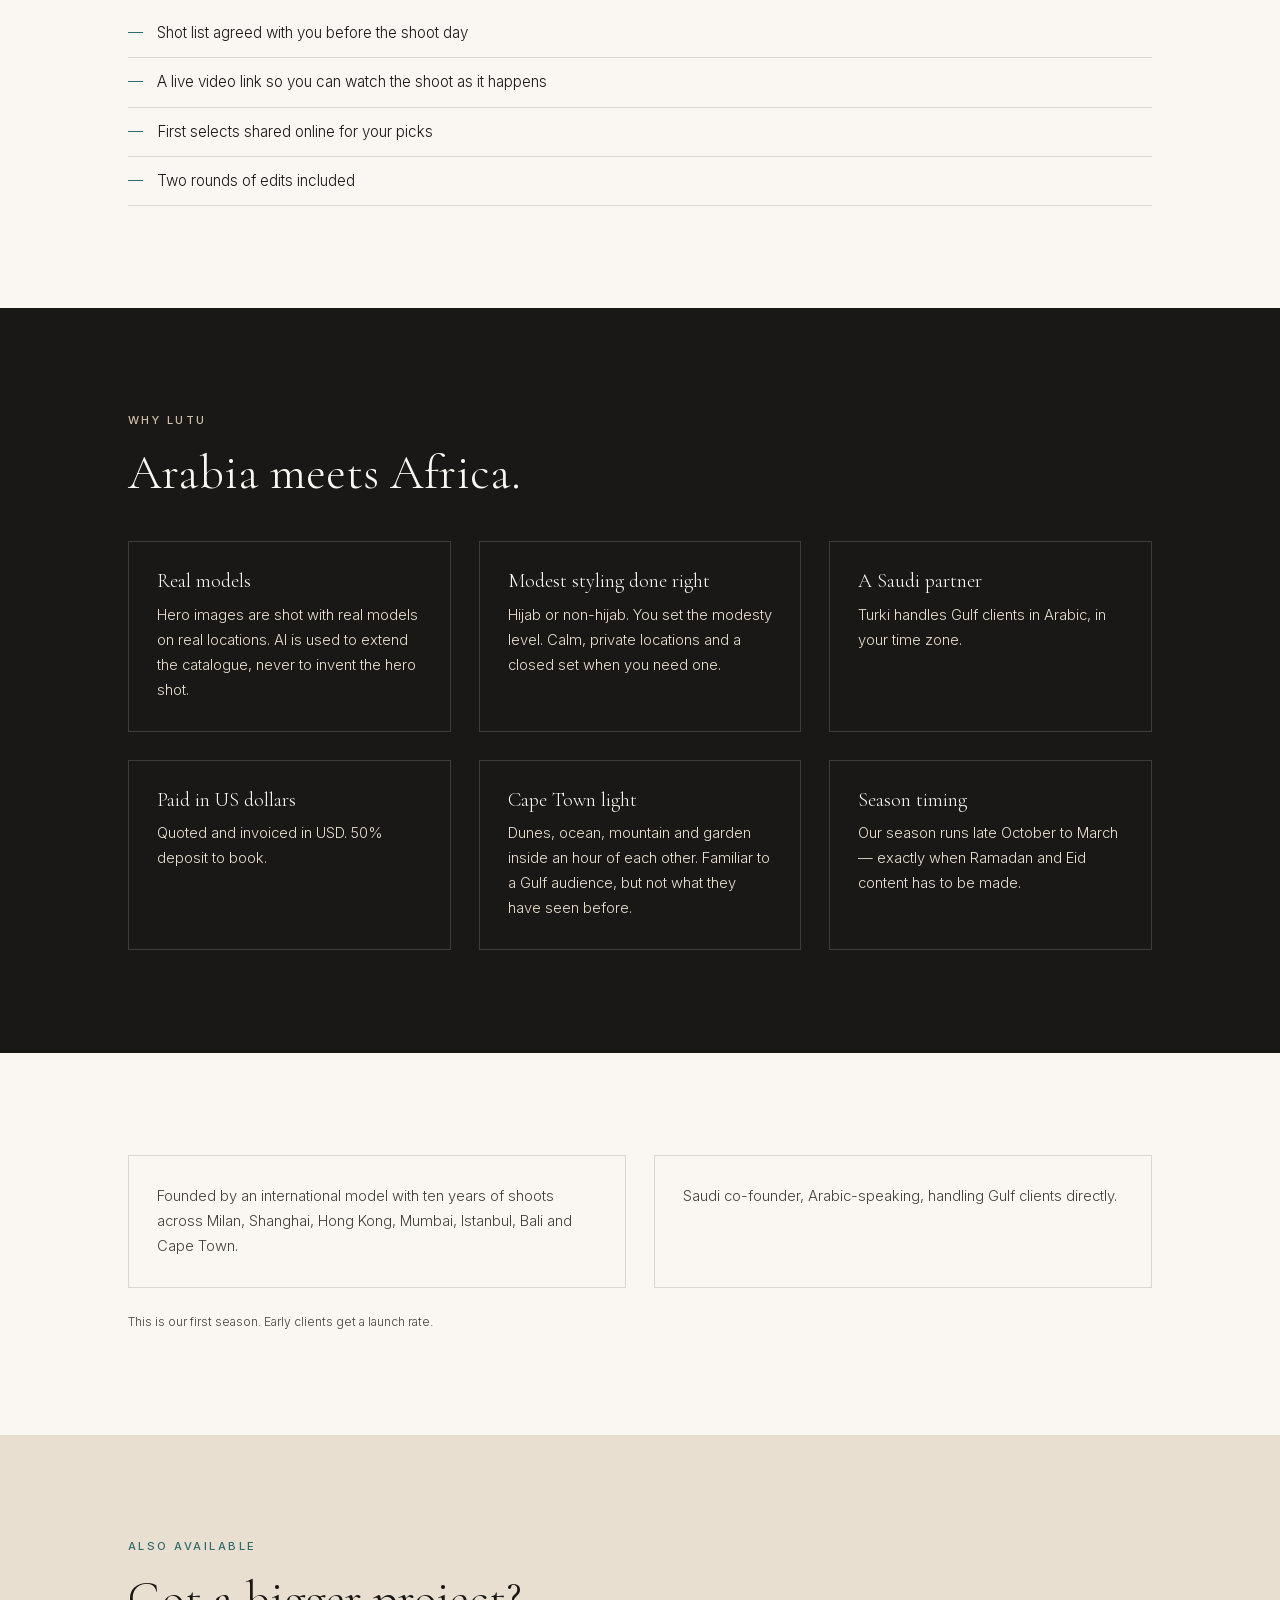
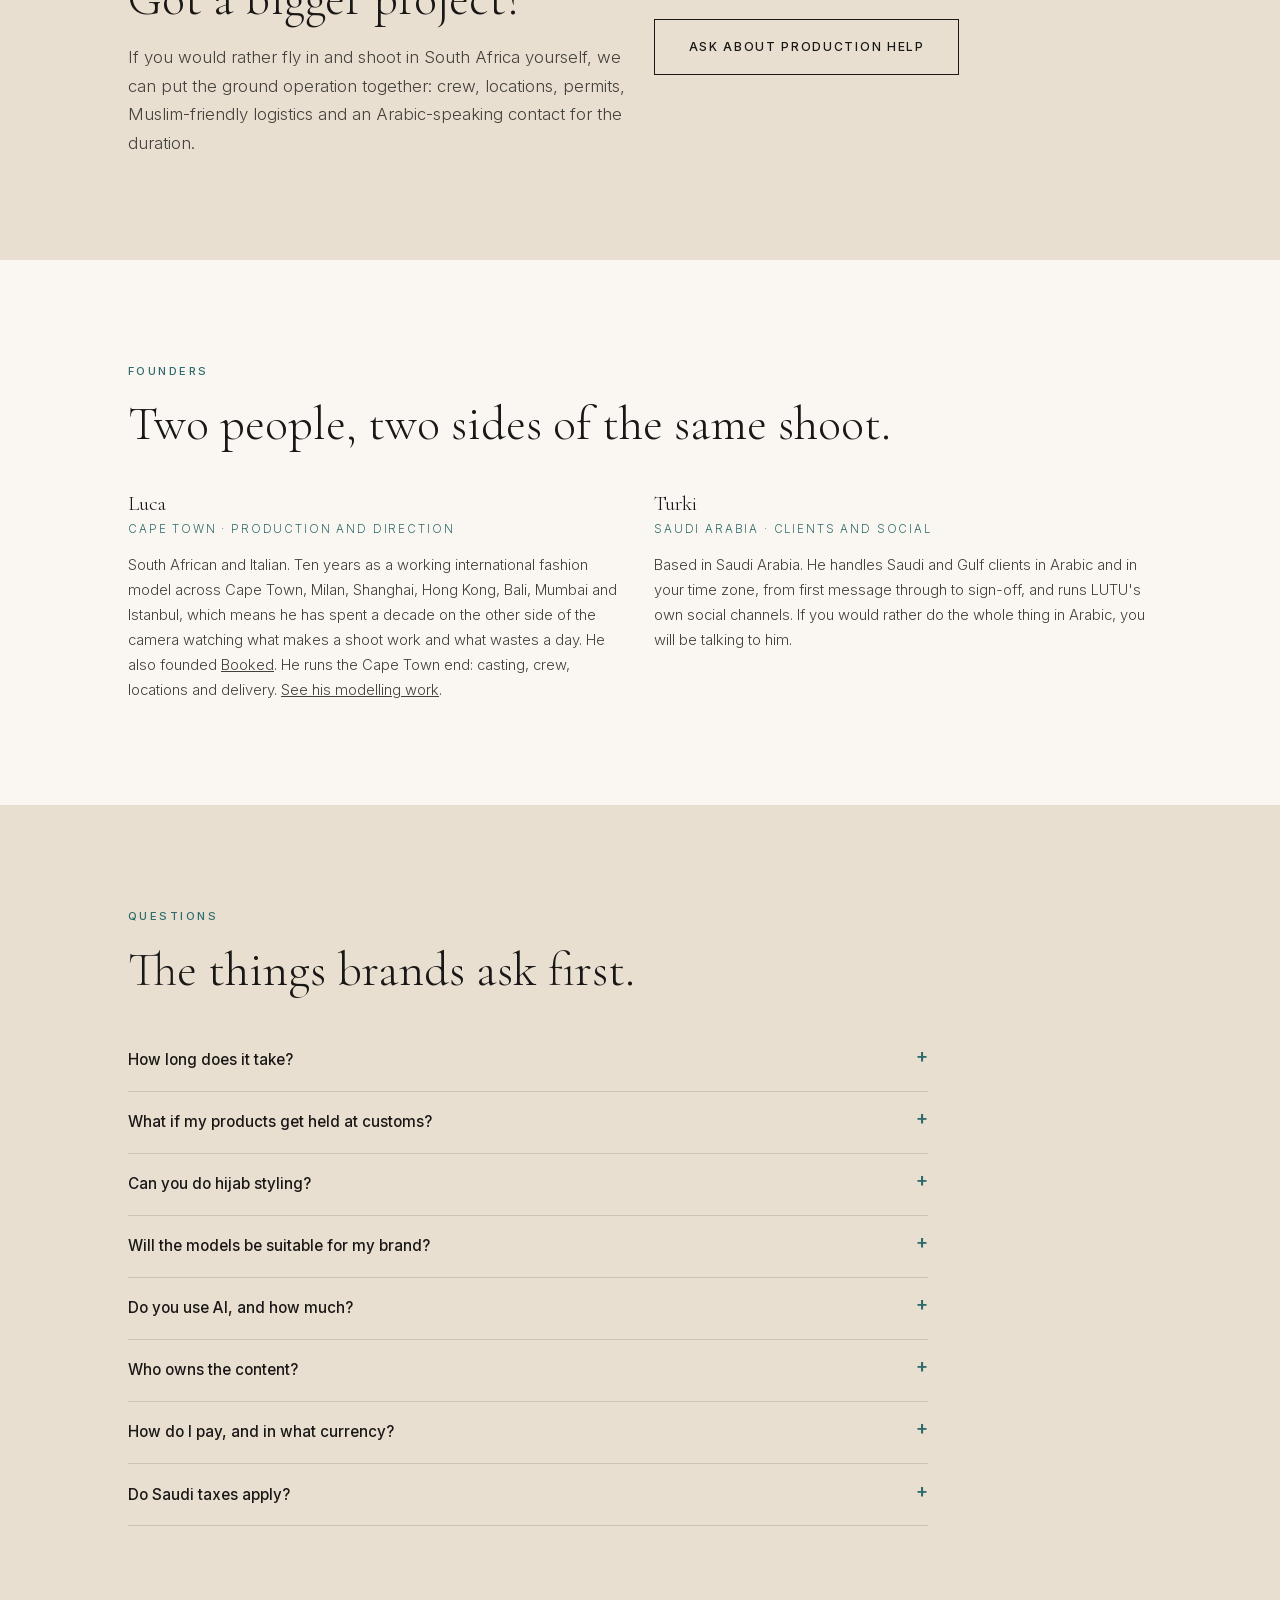
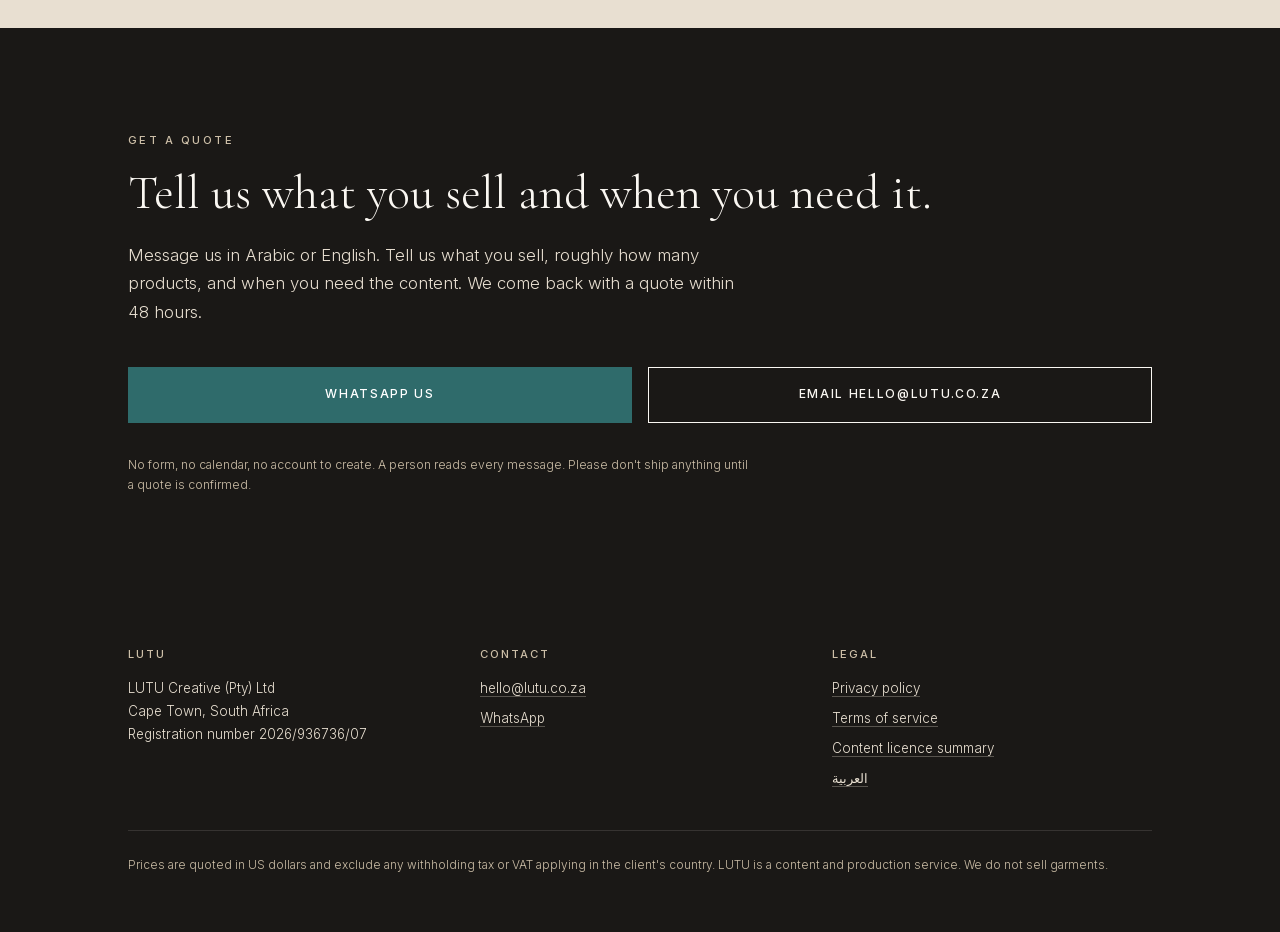
==== commit ceb19940: "Put Table Mountain in the Mountain card The card's caption says "Table Mountain and the passes behin" ====
--- a/index.html
+++ b/index.html
@@ -202,7 +202,7 @@
     <div class="grid grid--3" style="margin-top:2.5rem">
       <article class="loc"><img class="loc__img" src="/assets/loc-dunes.webp" width="800" height="1200" loading="lazy" decoding="async" alt="A curved dune crest in low afternoon light, ripple texture across the sand."><div class="loc__body"><h3>Atlantis Dunes</h3><p>Cape Town&#39;s closest look to a desert. Permit and 4x4 transport required.</p><span class="ph-label">AI reference image, not our photography</span></div></article>
       <article class="loc"><img class="loc__img" src="/assets/loc-ocean.webp" width="800" height="1200" loading="lazy" decoding="async" alt="Dark granite boulders on an empty Atlantic beach under flat grey light."><div class="loc__body"><h3>Ocean</h3><p>Atlantic coastline, cold light, long horizons.</p><span class="ph-label">AI reference image, not our photography</span></div></article>
-      <article class="loc"><img class="loc__img" src="/assets/loc-mountain.webp" width="800" height="1200" loading="lazy" decoding="async" alt="A layered sandstone mountain pass in the Western Cape, empty in late afternoon light."><div class="loc__body"><h3>Mountain</h3><p>Table Mountain and the passes behind it.</p><span class="ph-label">AI reference image, not our photography</span></div></article>
+      <article class="loc"><img class="loc__img" src="/assets/loc-mountain.webp" width="800" height="1200" loading="lazy" decoding="async" alt="Table Mountain’s flat summit above empty scrub slopes in late afternoon haze."><div class="loc__body"><h3>Mountain</h3><p>Table Mountain and the passes behind it.</p><span class="ph-label">AI reference image, not our photography</span></div></article>
       <article class="loc"><img class="loc__img" src="/assets/loc-garden.webp" width="800" height="1200" loading="lazy" decoding="async" alt="A shaded garden path beside a whitewashed wall, dappled light falling through leaves."><div class="loc__body"><h3>Garden</h3><p>Green, private, shaded. Calm for closed sets.</p><span class="ph-label">AI reference image, not our photography</span></div></article>
     </div>
     <p class="fine" style="margin-top:1.5rem">The images above are AI-generated references showing the locations, each one labelled. They are not our photographs and not anyone else&rsquo;s work. We replace them with our own frames after the first shoot.</p>
